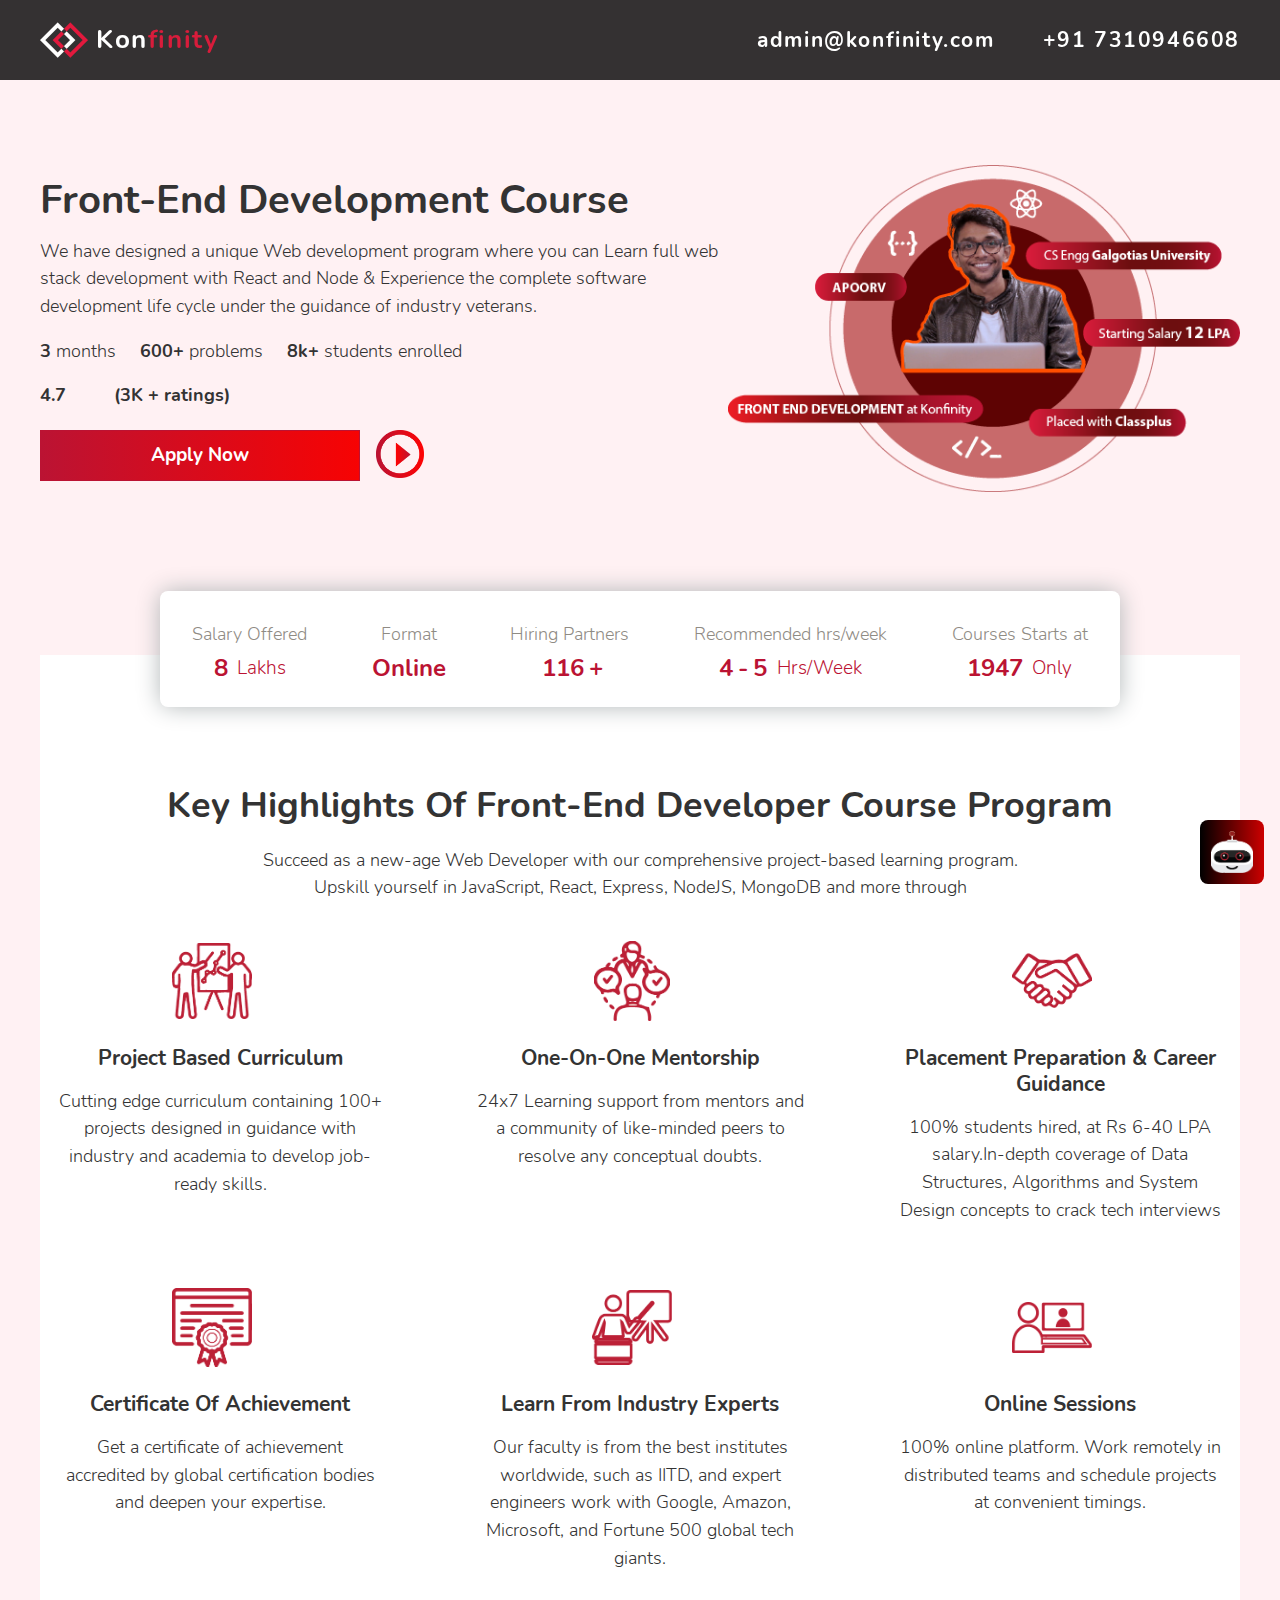
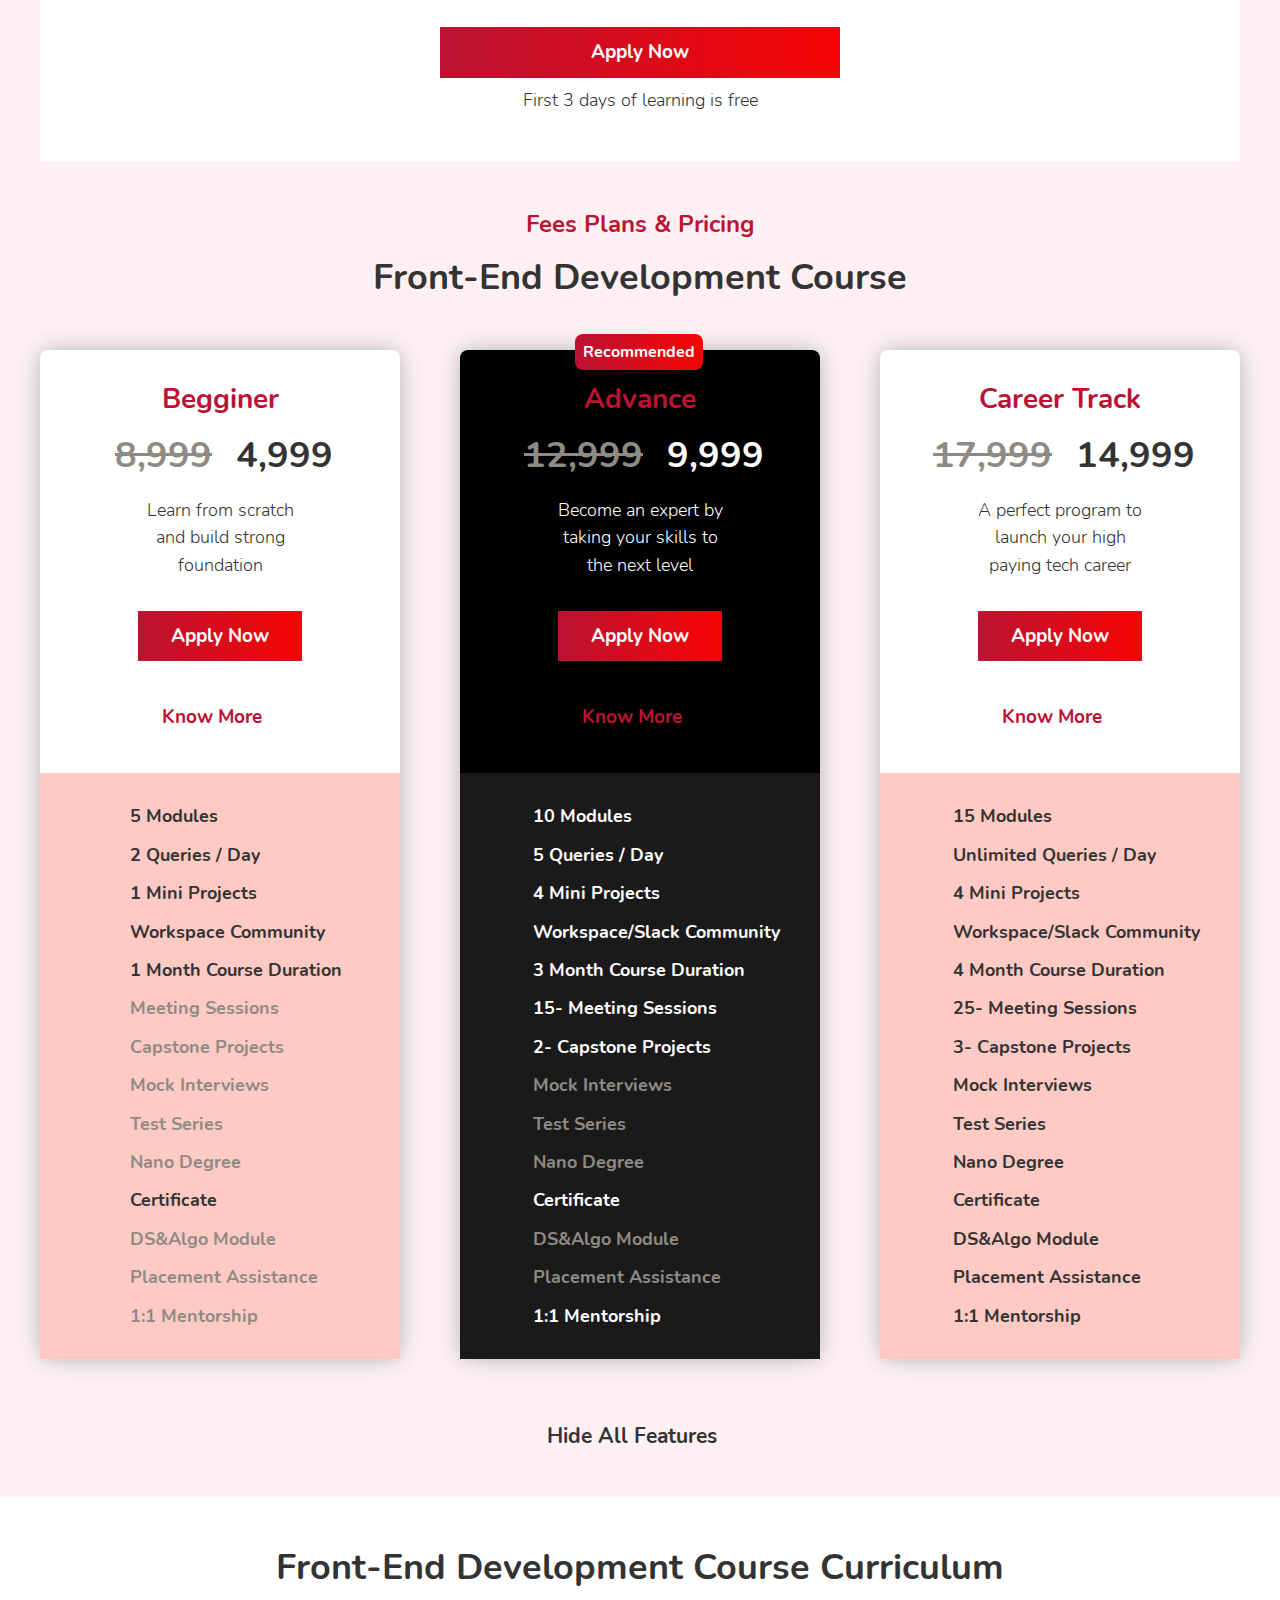
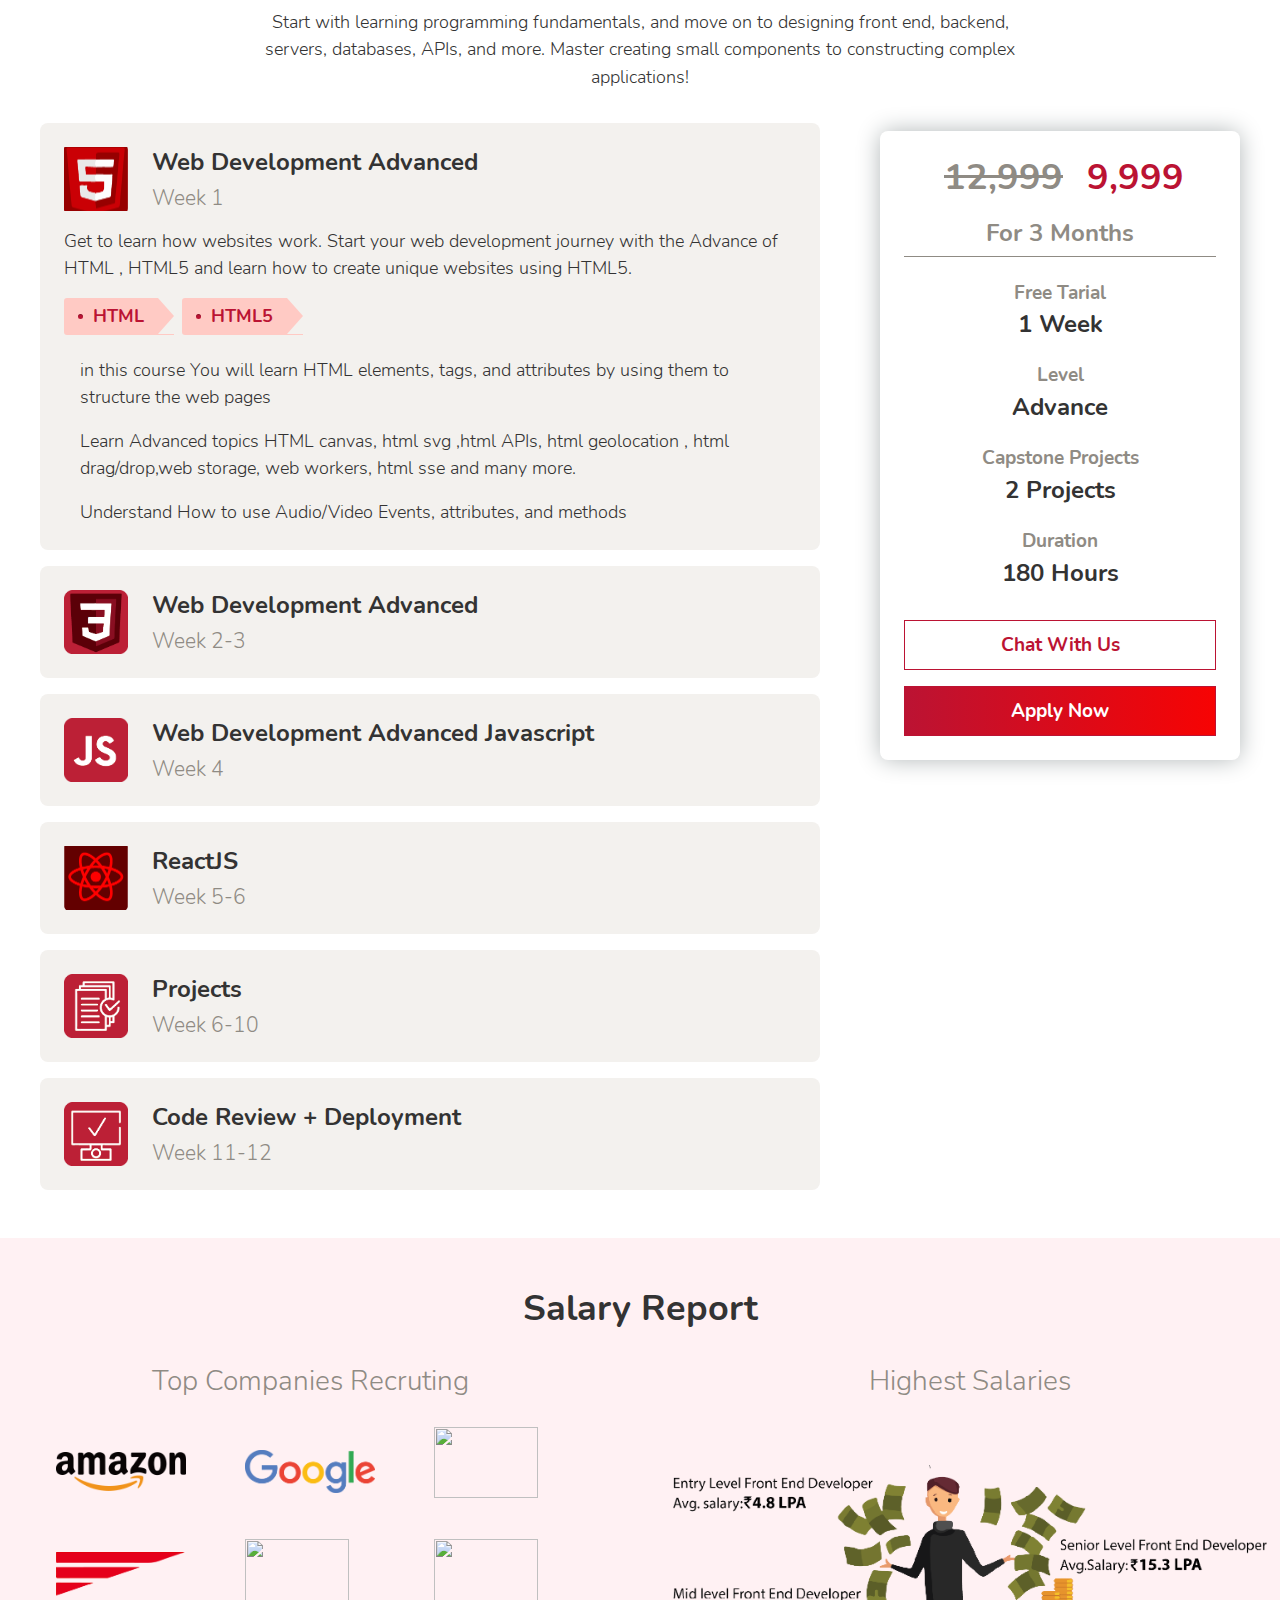
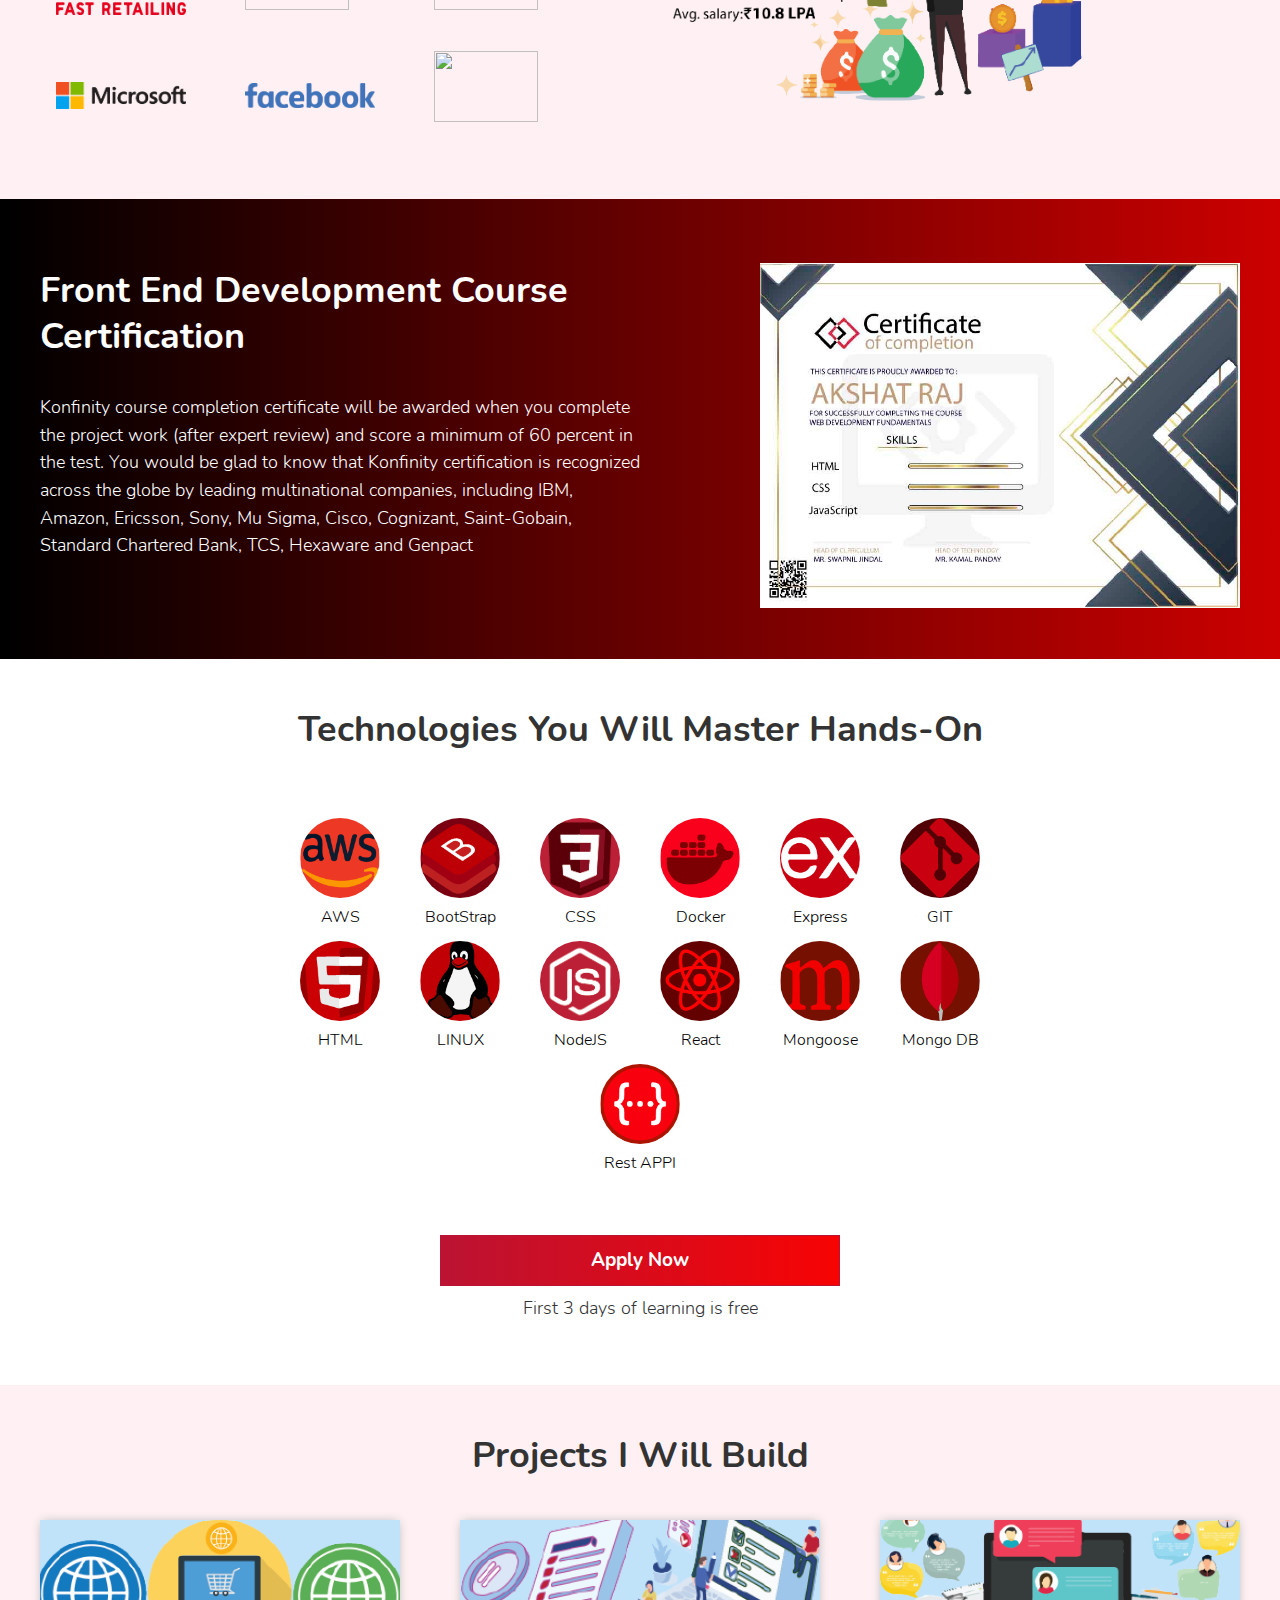
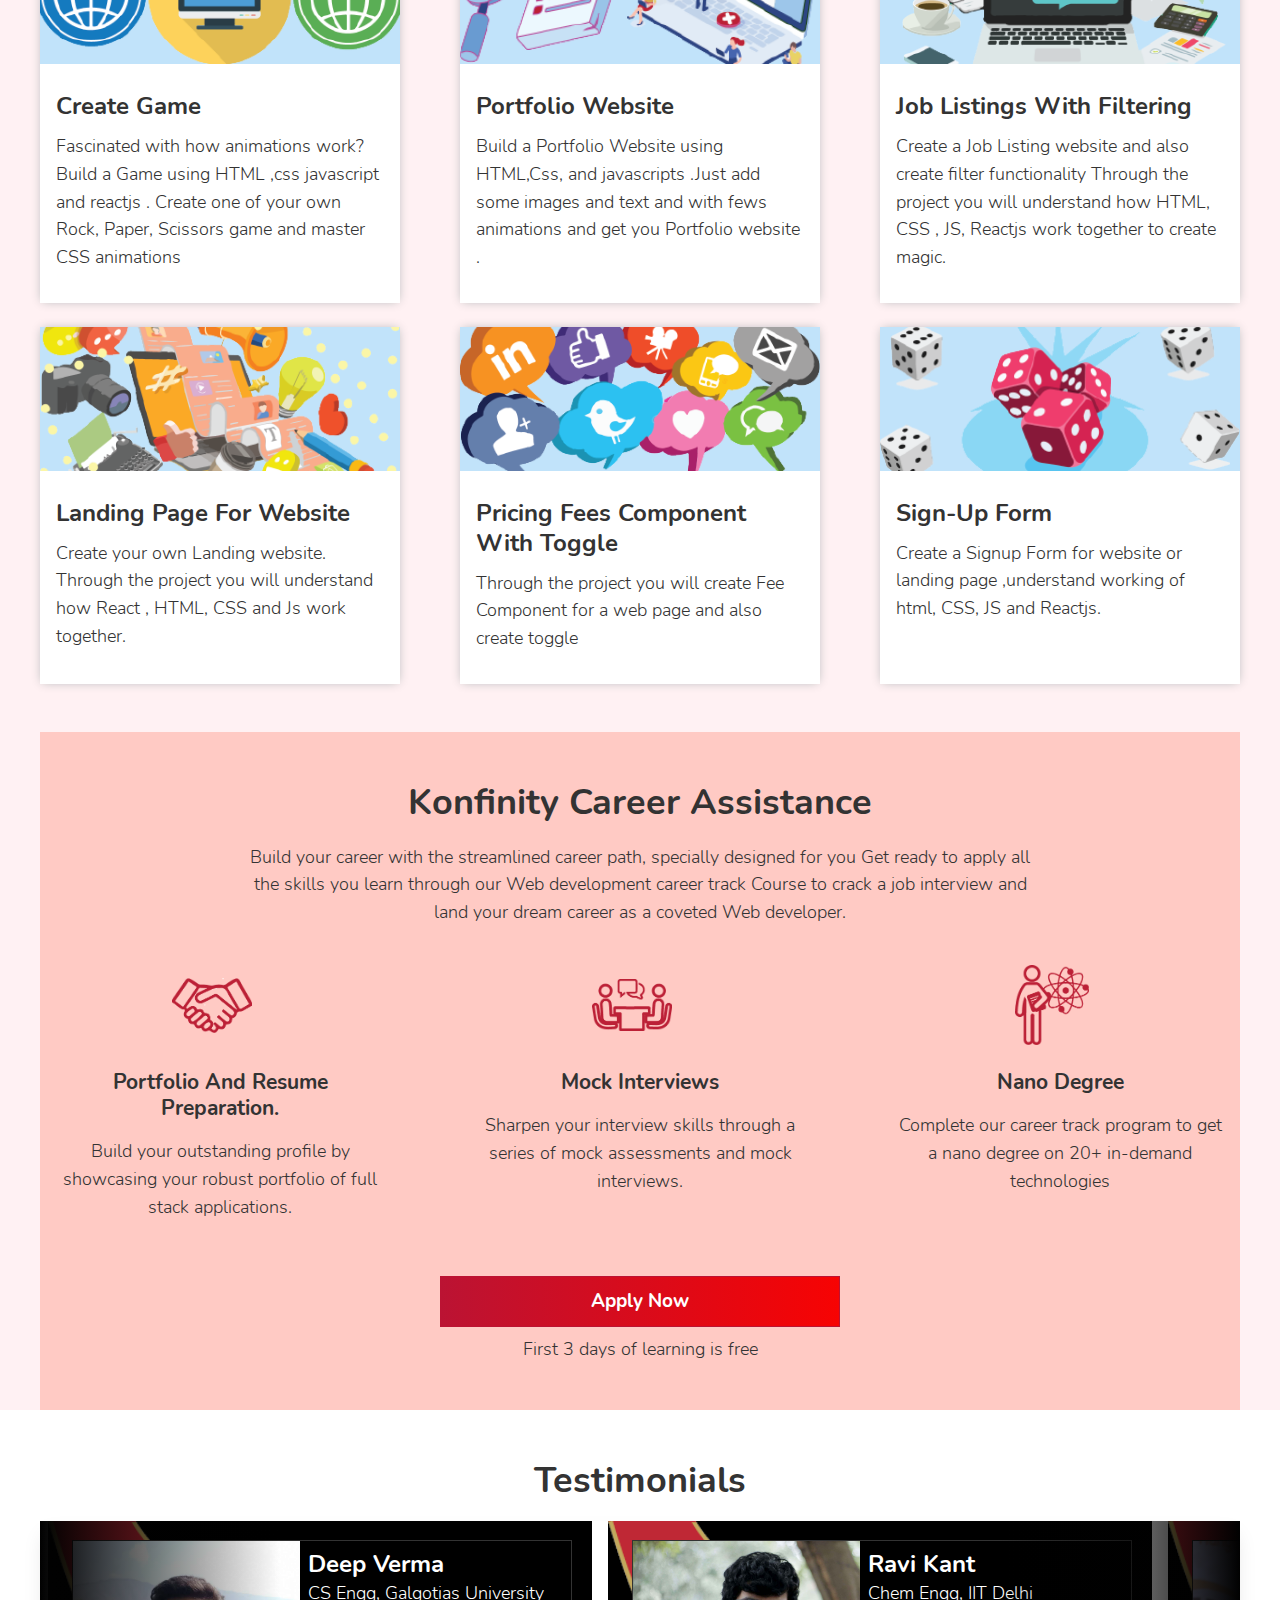
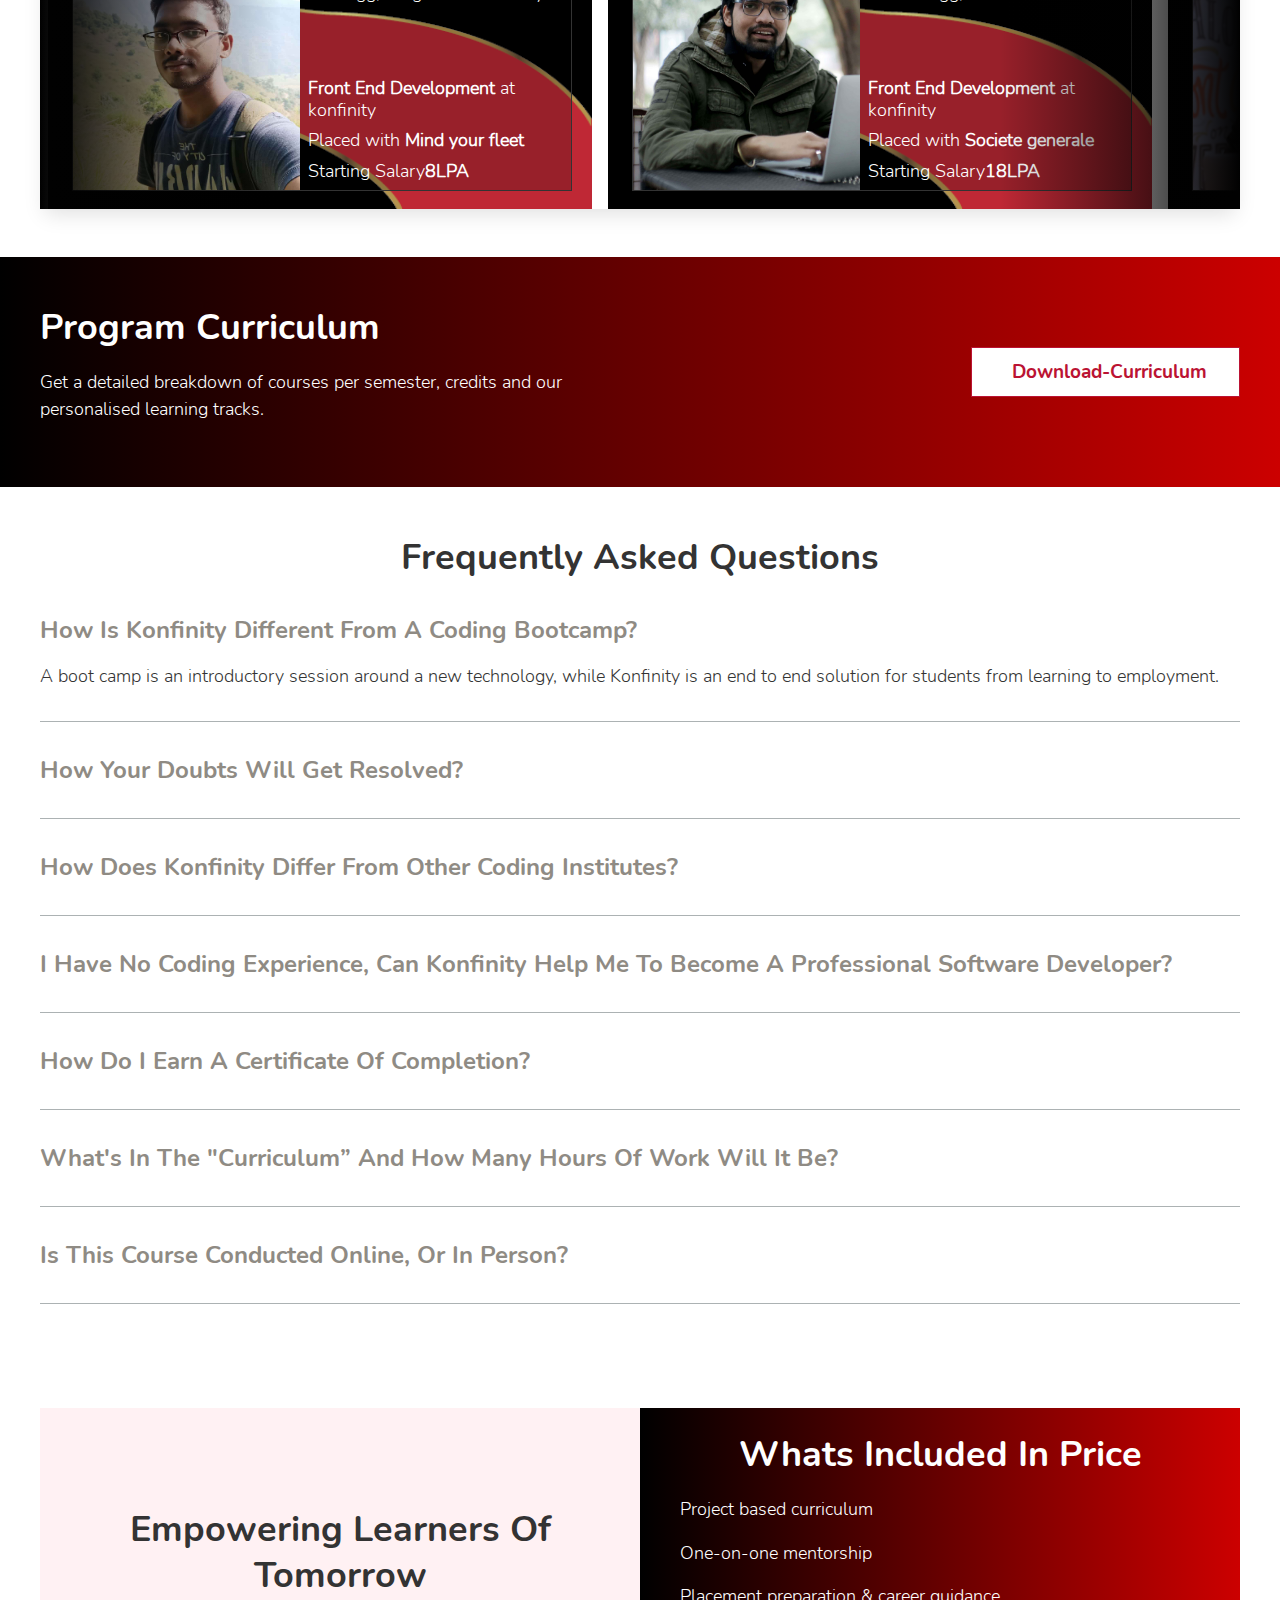
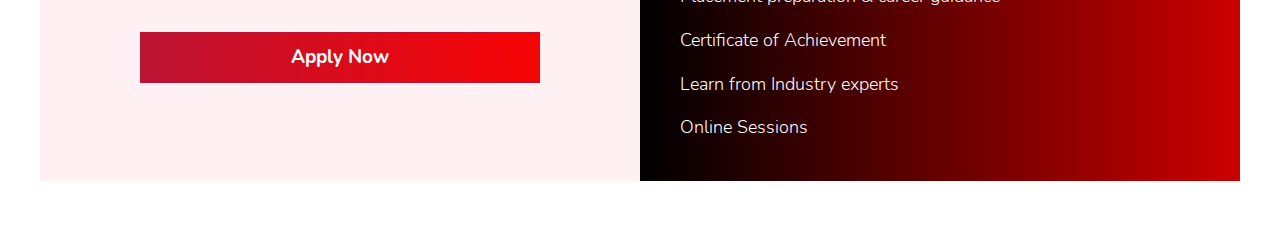
==== views/frontend.html @ 7d932b43 "removed unused js" ====
<!DOCTYPE html>
<html lang="en">

<head>
    <meta charset="UTF-8">
    <meta name="viewport" content="width=device-width, initial-scale=1.0">
    <title>Front-End Development</title>
    <link rel="stylesheet" href="https://cdnjs.cloudflare.com/ajax/libs/font-awesome/5.15.3/css/all.min.css"
        integrity="sha512-iBBXm8fW90+nuLcSKlbmrPcLa0OT92xO1BIsZ+ywDWZCvqsWgccV3gFoRBv0z+8dLJgyAHIhR35VZc2oM/gI1w=="
        crossorigin="anonymous" />

    <script src="https://ajax.googleapis.com/ajax/libs/jquery/3.3.1/jquery.min.js"></script>
    
    <link rel="stylesheet" href="../scss/reset.css">
    <link rel="stylesheet" href="../scss/theme.css">
    <link rel="stylesheet" href="../scss/style.css">



</head>

<body>
    <header>
        <nav class="mobile-nav">
            <div class="container">
                <div class="icon-wrap">
                    <figure>
                        <div>
                            <img src="../images/android-chrome-192x192.png">
                        </div>
                        <h3>Kon<span>finity</span></h3>
                    </figure>
                    <i class="fas fa-bars" onclick="shownav()"></i>
                </div>
                <div class="email-number-div" id="nav">
                    <a href="https://mail.google.com/mail/?view=cm&fs=1&to=admin@konfinity.com" target="_blank">
                        <h4 id="email"> <i class="fas fa-envelope"></i> admin@konfinity.com</h4>
                    </a>
                    <a href="tel:9284970819">
                        <h4> <i class="fas fa-phone-alt"></i>+91 7310946608</h4>
                    </a>
                </div>
            </div>
        </nav>
        <nav class="desktop-nav">
            <div class="container">
                <figure>
                    <div>
                        <img src="../images/android-chrome-192x192.png">
                    </div>
                    <h3>Kon<span>finity</span></h3>
                </figure>

                <div>
                    <a href="https://mail.google.com/mail/?view=cm&fs=1&to=admin@konfinity.com" target="_blank">
                        <h4 id="email"><i class="fas fa-envelope"></i>admin@konfinity.com</h4>
                    </a>
                    <a href="tel:9284970819">
                        <h4> <i class="fas fa-phone-alt"></i>+91 7310946608</h4>
                    </a>
                </div>
            </div>
        </nav>
        <nav class="scrollUp-nav" id="scrollup-nav">
            <div class="container">

                <ul id="nav-2">
                    <a href="#keyhighlights">
                        <li>Highlights</li>
                    </a>
                    <a href="#alldesktopplans">
                        <li class="activnavlist">Price and plans</li>
                    </a>
                    <a href="#salary">
                        <li>Salary Report</li>
                    </a>
                    <a href="#certificate">
                        <li>Certificate</li>
                    </a>
                    <a href="#tech">
                        <li>Technologies</li>
                    </a>
                    <a href="#projects">
                        <li>Projects</li>
                    </a>
                    <a href="#faq">
                        <li>FAQs</li>
                    </a>
                </ul>

            </div>
        </nav>
    </header>

    <main>
        <div class="popupComponent videoComponent" id="popupVideo" onclick="hideVideo()">
            <i class="fas fa-times" id="close-button" onclick="hideVideo()"></i>

            <iframe id="video" src="https://www.youtube.com/embed/P8c3q5c4D5s" frameborder="0"
                allow="accelerometer; autoplay; encrypted-media; gyroscope; picture-in-picture"
                allowfullscreen=""></iframe>
        </div>

        <div class="popupComponent formComponent" id="popupForm">
            <i class="fas fa-times" id="close-button" onclick="hidePopupForm()"></i>
            <div>
                <article>
                    <h2>Welcome</h2>
                    <p>Enter all the details to start learning</p>
                </article>
                <form>
                    <div class="error-msg" id="error-message">Please enter all the details</div>
                    <input type="text" name="name" id="name" placeholder="Enter your name..." required>
                    <input type="email" name="email" id="youremail" placeholder="Enter your email..." required>
                    <input type="number" name="number" id="number" placeholder="enter your mobile number..." required>
                    <div onclick="submit()"><button type="button" class="accent-button">Submit</button></div>
                </form>
            </div>
        </div>

        <div class="popupComponent certificateComponent" id="popupCertificate" onclick="hideCertificate()">
            <i class="fas fa-times" id="close-button" onclick="hideCertificate()"></i>

            <figure>
                <img src="../images/certificate.jpg">
            </figure>
        </div>

        <a href="#hero-section">
            <div class="scrollupComponent" id="scrollupComponent">
                <i class="fas fa-angle-up"></i>
            </div>
        </a>
        <div class="chat-box" id="chat-box">
            <a href="tel:7310946608"><div class="inner-div">
                <span>Request a callback</span>
                <i class="fas fa-phone-alt"></i>
            </div>
        </a>
            <a href="https://api.whatsapp.com/send?phone=917310946608" target="blank"><div class="inner-div">
                <span>Chat with us</span>
                <i class="fas fa-comment-dots"></i>
            </div>
        </a>
           <figure  onclick="displayChatbot()" id="robot">
               <img src="../images/robo icon.png">
           </figure>
        </div>

        <section class="hero-section" id="hero-section">
            <div class="container">
                <div class="left-hero-div">
                    <article>
                        <div class="video-button-wrap">
                            <h1>Front-End development Course</h1>
                            <figure class="mobie-play-button">
                                <img onclick="displayVideo()" src="../images/play icom.png">
                            </figure>
                        </div>
                        <p>We have designed a unique Web development program where you can Learn full web stack
                            development with React and Node & Experience the complete software development life cycle
                            under the guidance of industry veterans.</p>
                        <ul>
                            <li id="months"><span>3</span> months</li>
                            <li id="problems"><span>600+</span> problems</li>
                            <li id="students-enrolled"><span>8k+</span> students enrolled</li>
                        </ul>
                    </article>
                    <div class="rating-component">
                        <ul>
                            <li>4.7</li>
                            <li><i class="fas fa-star"></i></li>
                            <li><i class="fas fa-star"></i></li>
                            <li><i class="fas fa-star"></i></li>
                            <li><i class="fas fa-star"></i></li>
                            <li><i class="fas fa-star-half"></i></li>
                            <li>(3K + ratings)</li>
                        </ul>
                    </div>
       


                    <div class="button-div">
                        <button class="accent-button">Apply Now</button>
                        <figure class="desktop-play-button">
                            <img onclick="displayVideo()" src="../images/play icom.png">
                        </figure>

                    </div>
                </div>
                <figure class="hero-image">
                    <i onclick="displayVideo()" class="fas fa-play"></i>
                    <img src="../images/newboi frontend.png" alt="">
                </figure>
              
            </div>
        </section>

        <section class="key-highlights" id="keyhighlights">
            <div class="banner">
                <ul>
                    <li><span>Salary Offered</span>
                        <h4><span class="counter" data-count="22"> 0 </span> <span class="lightFont"> Lakhs</span></h4>
                    </li>
                    <li><span>Format</span>
                        <h4>Online</h4>
                    </li>
                    <li><span>Hiring Partners</span>
                        <h4><span class="counter" data-count="300"> 0 </span>+</h4>
                    </li>
                    <li><span>Recommended hrs/week</span>
                        <h4><span class="counter" data-count="12">0</span>-<span class="counter"
                                data-count="15">0</span> <span class="lightFont"> hrs/week</span></h4>
                    </li>
                    <li><span>Courses Starts at</span>
                        <h4><i class="fas fa-rupee-sign"></i><span class="counter" data-count="4999">0 </span><span
                                class="lightFont">only</span></h4>
                    </li>
                </ul>

            </div>
            <div class="container">
                <article>
                    <h2>Key Highlights Of Front-End Developer Course Program</h2>
                    <p>Succeed as a new-age Web Developer with our comprehensive project-based learning program.
                        Upskill yourself in JavaScript, React, Express, NodeJS, MongoDB and more through </p>
                </article>
                <div class="highlights">
                    <div>
                        <figure><img src="../images/project based.png" alt=""></figure>
                        <div class="text-wrap">
                            <h6>Project based curriculum</h6>
                            <p>Cutting edge curriculum containing 100+ projects designed in guidance with industry and
                                academia to develop job-ready skills.</p>
                        </div>
                    </div>
                    <div>
                        <figure><img src="../images/project based 1.png" alt=""></figure>
                        <div class="text-wrap">
                            <h6>One-on-one mentorship</h6>
                            <p>24x7 Learning support from mentors and a community of like-minded peers to resolve any
                                conceptual doubts.</p>
                        </div>
                    </div>
                    <div>
                        <figure><img src="../images/placement prep.png" alt=""></figure>
                        <div class="text-wrap">
                            <h6>Placement preparation & career guidance</h6>
                            <p>100% students hired, at Rs 6-40 LPA salary.In-depth coverage of Data Structures,
                                Algorithms and System Design concepts to crack tech interviews
                            </p>
                        </div>
                    </div>
                    <div>
                        <figure><img src="../images/certificate of ach.png" alt=""></figure>
                        <div class="text-wrap">
                            <h6>Certificate of Achievement</h6>
                            <p>Get a certificate of achievement accredited by global certification bodies and deepen
                                your expertise.</p>
                        </div>
                    </div>
                    <div>
                        <figure><img src="../images/learn from industry exp.png" alt=""></figure>
                        <div class="text-wrap">
                            <h6>Learn from Industry experts</h6>
                            <p>Our faculty is from the best institutes worldwide, such as IITD, and expert engineers
                                work with Google, Amazon, Microsoft, and Fortune 500 global tech giants.</p>
                        </div>
                    </div>
                    <div>
                        <figure><img src="../images/online session 1.png" alt=""></figure>
                        <div class="text-wrap">
                            <h6>Online Sessions </h6>
                            <p>100% online platform. Work remotely in distributed teams and schedule projects at
                                convenient timings.</p>
                        </div>
                    </div>
                </div>
                <form class="button-component-form">
                    <div class="button-component" id="button-component1" onclick="openInput('1')">
                        <input class="button-item" type="text" placeholder="Enter Email">
                        <button type="button" class="button-item accent-button">
                            Apply now
                        </button>
                    </div>
                    <i class="fas fa-times" id="close-button1" onclick="closeInput('1')"></i>
                </form>
                <p class="free-learning">First 3 days of learning is free</p>

            </div>

        </section>

        <section class="plan-cards plan-cards-mobile" id="allplans">
            <article>
                <h4>Fees Plans & pricing</h4>

                <h2>Front-End development course</h2>
            </article>
            <div class="banner" id="00">
                <div class="banner-head">
                    <h3>Begginer</h3>
                    <h2><strike><i class="fas fa-rupee-sign"></i> 8,999</strike><i class="fas fa-rupee-sign"></i> 4,999
                    </h2>
                    <p>Learn from scratch and build strong foundation
                    </p>
                </div>
                <div class="button-div">
                    <button class="accent-button">Apply Now</button>
                </div>
                <a href="#curriculum">
                    <div class="button-div" onclick="showPlan('00')">
                        <button class="link-button">Know more <i class="fas fa-play"></i></button>
                    </div>
                </a>
                <div class="list-items">
                    <ul>
                        <li><i class="fas fa-check"></i>5 Modules</li>
                        <li><i class="fas fa-check"></i>2 queries / day</li>
                        <li><i class="fas fa-check"></i>1 mini projects </li>
                        <li><i class="fas fa-check"></i>Workspace community</li>
                        <li><i class="fas fa-check"></i>1 month Course duration</li>
                        <li class="cross-li"><i class="fas fa-times"></i>Meeting sessions</li>
                        <li class="cross-li"><i class="fas fa-times"></i>capstone projects</li>
                        <li class="cross-li"><i class="fas fa-times"></i>mock interviews</li>
                        <li class="cross-li"><i class="fas fa-times"></i>test Series</li>
                        <li class="cross-li"><i class="fas fa-times"></i>nano degree</li>
                        <li><i class="fas fa-check"></i>Certificate</li>
                        <li class="cross-li"><i class="fas fa-times"></i>DS&algo module</li>
                        <li class="cross-li"><i class="fas fa-times"></i>Placement assistance</li>
                        <li class="cross-li"><i class="fas fa-times"></i>1:1 mentorship</li>
                    </ul>
                </div>

            </div>
            <div class="banner" id="01">
                <div class="banner-head">
                    <h3>Advance</h3>
                    <h2><strike><i class="fas fa-rupee-sign"></i> 12,999</strike><i class="fas fa-rupee-sign"></i>
                        9,999</h2>
                    <p>Become an expert by taking your skills to the next level</p>
                </div>
                <div class="button-div">
                    <button class="accent-button">Apply Now</button>
                </div>
                <a href="#curriculum">
                    <div class="button-div" onclick="showPlan('01')">
                        <button class="link-button">Know more <i class="fas fa-play"></i></button>
                    </div>
                </a>
                <div class="list-items">
                    <ul>
                        <li><i class="fas fa-check"></i>10 Modules</li>
                        <li><i class="fas fa-check"></i>5 queries / day</li>
                        <li><i class="fas fa-check"></i>4 mini projects </li>
                        <li><i class="fas fa-check"></i>Workspace/Slack community </li>
                        <li><i class="fas fa-check"></i>3 month Course duration</li>
                        <li><i class="fas fa-check"></i>15- Meeting sessions</li>
                        <li><i class="fas fa-check"></i> 2- capstone projects</li>
                        <li class="cross-li"><i class="fas fa-times"></i>mock interviews</li>
                        <li class="cross-li"><i class="fas fa-times"></i>test Series</li>
                        <li class="cross-li"><i class="fas fa-times"></i>nano degree</li>
                        <li><i class="fas fa-check"></i> Certificate</li>
                        <li class="cross-li"><i class="fas fa-times"></i>DS&algo module</li>
                        <li class="cross-li"><i class="fas fa-times"></i>Placement assistance</li>
                        <li><i class="fas fa-check"></i>1:1 mentorship</li>
                    </ul>
                </div>

            </div>
            <div class="banner" id="02">
                <div class="banner-head">
                    <h3>Career Track</h3>
                    <h2><strike><i class="fas fa-rupee-sign"></i> 17,999</strike><i class="fas fa-rupee-sign"></i>
                        14,999</h2>
                    <p>A perfect program to launch your high paying tech career</p>
                </div>
                <div class="button-div">
                    <button class="accent-button">Apply Now</button>
                </div>
                <a href="#curriculum">
                    <div class="button-div" onclick="showPlan('02')">
                        <button class="link-button">Know more <i class="fas fa-play"></i></button>
                    </div>
                </a>
                <div class="list-items">
                    <ul>
                        <li><i class="fas fa-check"></i>15 Modules</li>
                        <li><i class="fas fa-check"></i>Unlimited queries / day</li>
                        <li><i class="fas fa-check"></i>4 mini projects </li>
                        <li><i class="fas fa-check"></i>Workspace/Slack community </li>
                        <li><i class="fas fa-check"></i>4 month Course duration</li>
                        <li><i class="fas fa-check"></i>25- Meeting sessions</li>
                        <li><i class="fas fa-check"></i> 3- capstone projects</li>
                        <li><i class="fas fa-check"></i>mock interviews</li>
                        <li><i class="fas fa-check"></i>test Series</li>
                        <li><i class="fas fa-check"></i>nano degree</li>
                        <li><i class="fas fa-check"></i> Certificate</li>
                        <li><i class="fas fa-check"></i>DS&algo module</li>
                        <li><i class="fas fa-check"></i>Placement assistance</li>
                        <li><i class="fas fa-check"></i>1:1 mentorship</li>
                    </ul>
                </div>

            </div>
            <div class="carousel-parent curriculum-carousel" id="curriculum-carousel">
                <span class="activcurriculum" onclick="currentSlideCurriculum(00)"></span>
                <span onclick="currentSlideCurriculum(01)"></span>
                <span onclick="currentSlideCurriculum(02)"></span>
            </div>

        </section>

        <section class="plan-cards plan-cards-desktop" id="alldesktopplans">
            <article>
                <h4>Fees Plans & pricing</h4>
                <h2>Front-End development course</h2>
            </article>
            <div class="container">
                <div class="banner" id="banner00">
                    <div class="banner-head">
                        <h3>Begginer</h3>
                        <h2><strike><i class="fas fa-rupee-sign"></i> 8,999</strike><i class="fas fa-rupee-sign"></i>
                            4,999</h2>
                        <p>Learn from scratch and build strong foundation </p>
                    </div>
                    <div class="button-div">
                        <button class="accent-button">Apply Now</button>
                    </div>
                    <a href="#curriculum">
                        <div class="button-div" onclick="showPlan('00')">
                            <button class="link-button">Know more <i class="fas fa-play"></i></button>
                        </div>
                    </a>
                    <div class="list-items">
                        <ul>
                            <li><i class="fas fa-check"></i>5 Modules</li>
                            <li><i class="fas fa-check"></i>2 queries / day</li>
                            <li><i class="fas fa-check"></i>1 mini projects </li>
                            <li><i class="fas fa-check"></i>Workspace community</li>
                            <li><i class="fas fa-check"></i>1 month Course duration</li>
                            <li class="cross-li"><i class="fas fa-times"></i>Meeting sessions</li>
                            <li class="cross-li"><i class="fas fa-times"></i>capstone projects</li>
                            <li class="cross-li"><i class="fas fa-times"></i>mock interviews</li>
                            <li class="cross-li"><i class="fas fa-times"></i>test Series</li>
                            <li class="cross-li"><i class="fas fa-times"></i>nano degree</li>
                            <li><i class="fas fa-check"></i>Certificate</li>
                            <li class="cross-li"><i class="fas fa-times"></i>DS&algo module</li>
                            <li class="cross-li"><i class="fas fa-times"></i>Placement assistance</li>
                            <li class="cross-li"><i class="fas fa-times"></i>1:1 mentorship</li>
                        </ul>

                    </div>
                </div>
                <div class="banner" id="banner01">
                    <h6 id="recomended">Recommended</h6>
                    <div class="banner-head">
                        <h3>Advance</h3>
                        <h2><strike><i class="fas fa-rupee-sign"></i> 12,999</strike><i class="fas fa-rupee-sign"></i>
                            9,999</h2>
                        <p>Become an expert by taking your skills to the next level</p>
                    </div>
                    <div class="button-div">
                        <button class="accent-button">Apply Now</button>
                    </div>
                    <a href="#curriculum">
                        <div class="button-div" onclick="showPlan('01')">
                            <button class="link-button">Know more <i class="fas fa-play"></i></button>
                        </div>
                    </a>
                    <div class="list-items">
                        <ul>
                            <li><i class="fas fa-check"></i>10 Modules</li>
                            <li><i class="fas fa-check"></i>5 queries / day</li>
                            <li><i class="fas fa-check"></i>4 mini projects </li>
                            <li><i class="fas fa-check"></i>Workspace/Slack community </li>
                            <li><i class="fas fa-check"></i>3 month Course duration</li>
                            <li><i class="fas fa-check"></i>15- Meeting sessions</li>
                            <li><i class="fas fa-check"></i> 2- capstone projects</li>
                            <li class="cross-li"><i class="fas fa-times"></i>mock interviews</li>
                            <li class="cross-li"><i class="fas fa-times"></i>test Series</li>
                            <li class="cross-li"><i class="fas fa-times"></i>nano degree</li>
                            <li><i class="fas fa-check"></i> Certificate</li>
                            <li class="cross-li"><i class="fas fa-times"></i>DS&algo module</li>
                            <li class="cross-li"><i class="fas fa-times"></i>Placement assistance</li>
                            <li><i class="fas fa-check"></i>1:1 mentorship</li>
                        </ul>

                    </div>
                </div>
                <div class="banner" id="banner02">
                    <div class="banner-head">
                        <h3>Career track</h3>
                        <h2><strike><i class="fas fa-rupee-sign"></i> 17,999</strike><i class="fas fa-rupee-sign"></i>
                            14,999</h2>
                        <p>A perfect program to launch your high paying tech career</p>
                    </div>
                    <div class="button-div">
                        <button class="accent-button">Apply Now</button>
                    </div>
                    <a href="#curriculum">
                        <div class="button-div" onclick="showPlan('02')">
                            <button class="link-button">Know more <i class="fas fa-play"></i></button>
                        </div>
                    </a>
                    <div class="list-items">
                        <ul>
                            <li><i class="fas fa-check"></i>15 Modules</li>
                            <li><i class="fas fa-check"></i>Unlimited queries / day</li>
                            <li><i class="fas fa-check"></i>4 mini projects </li>
                            <li><i class="fas fa-check"></i>Workspace/Slack community </li>
                            <li><i class="fas fa-check"></i>4 month Course duration</li>
                            <li><i class="fas fa-check"></i>25- Meeting sessions</li>
                            <li><i class="fas fa-check"></i> 3- capstone projects</li>
                            <li><i class="fas fa-check"></i>mock interviews</li>
                            <li><i class="fas fa-check"></i>test Series</li>
                            <li><i class="fas fa-check"></i>nano degree</li>
                            <li><i class="fas fa-check"></i> Certificate</li>
                            <li><i class="fas fa-check"></i>DS&algo module</li>
                            <li><i class="fas fa-check"></i>Placement assistance</li>
                            <li><i class="fas fa-check"></i>1:1 mentorship</li>
                        </ul>

                    </div>
                </div>
            </div>
            <h5 id="hide-features" onclick="hideListItems()">Hide All Features <i class="fas fa-angle-up"></i></h5>
        </section>

        <section class="curriculum" id="curriculum-section">
            <div class="container">
                <article id="curriculum">
                    <h2>Front-End  development course Curriculum</h2>
                    <p>Start with learning programming fundamentals, and move on to designing front end, backend,
                        servers, databases, APIs, and more. Master creating small components to constructing complex
                        applications!</p>
                </article>
                <div class="flex-div">

                    <div class="curriculum-details" id="plan00">

                        <div class="curriculum-banner-flex">

                            <div class="curriculum-item">
                                <div class="wrap-head">
                                    <div class="info">

                                        <div class="image-div">
                                            <figure><img src="../images/HTML.png">
                                            </figure>
                                            <div>
                                                <h4>Web Development Basics</h4>
                                                <h5>Week 1</h5>
                                            </div>
                                        </div>
                                    </div>
                                    <div class="icon" onclick="showDescription('1')"><i class="fas fa-arrow-down"
                                            id="icon1"></i></div>
                                </div>
                                <div class="curriculum-description" id="1">
                                    <p>Get to learn how websites work. Start your web development journey with the
                                        basics of HTML and learn how to create impressive websites using HTML.</p>
                                    <ul class="tags">
                                        <li class="tag"><span>HTML</span></li>
                                        <li class="tag"><span>CSS</span></li>
                                        <li class="tag"><span>BootStrap</span></li>
                                    </ul>
                                    <ul>
                                        <li><i class="fas fa-star"></i>
                                            <p>Learn HTML elements, tags, and attributes by using them to structure the
                                                web pages</p>
                                        </li>
                                        <li><i class="fas fa-star"></i>
                                            <p>Understand How to use Audio/Video Events, attributes, and methods </p>
                                        </li>
                                        <li><i class="fas fa-star"></i>
                                            <p>Understand the basic structure of a web page made in html</p>
                                        </li>
                                    </ul>
                                </div>
                            </div>

                            <div class="curriculum-item">
                                <div class="wrap-head">
                                    <div class="info">

                                        <div class="image-div">
                                            <figure><img src="../images/C S S.png">
                                            </figure>
                                            <div>
                                                <h4>Web Development Basics</h4>
                                                <h5>Week 2</h5>
                                            </div>
                                        </div>
                                    </div>
                                    <div class="icon" onclick="showDescription('2')"><i class="fas fa-arrow-down"
                                            id="icon2"></i></div>
                                </div>
                                <div class="curriculum-description" id="2">
                                    <p> Get a piece of basic knowledge on CSS and bootstrap. Start your web development
                                        journey with the basics of CSS, and Bootstrap.</p>
                                    <ul class="tags">
                                        <li class="tag"><span>CSS</span></li>
                                        <li class="tag"><span>BootStrap</span></li>
                                    </ul>
                                    <ul>
                                        <li><i class="fas fa-star"></i>
                                            <p>Learn CSS elements, tags and utilizing them to enhance the layout,
                                                position of various factors on the web page</p>
                                        </li>
                                        <li><i class="fas fa-star"></i>
                                            <p>Learn Bootstrap by using it to design a mobile-friendly responsive web
                                                page.</p>
                                        </li>
                                        <li><i class="fas fa-star"></i>
                                            <p>Understand padding, tags, class, fonts, backgrounds, margin, and many
                                                more things </p>
                                        </li>
                                    </ul>
                                </div>
                            </div>

                            <div class="curriculum-item">
                                <div class="wrap-head">
                                    <div class="info">

                                        <div class="image-div">
                                            <figure><img src="../images/javascript icon.png">
                                            </figure>
                                            <div>
                                                <h4>Javascript</h4>
                                                <h5>Week 3</h5>
                                            </div>
                                        </div>
                                    </div>
                                    <div class="icon" onclick="showDescription('3')"><i class="fas fa-arrow-down"
                                            id="icon3"></i></div>
                                </div>
                                <div class="curriculum-description" id="3">
                                    <p>Deep dive into the world of Javascript, one of the commonly used languages for
                                        web development. Explore the basics of JS, promises, closures, and complete
                                        Javascript.</p>
                                    <ul class="tags">
                                        <li class="tag"><span>JS</span></li>
                                        <li class="tag"><span>DOM</span></li>
                                    </ul>
                                    <ul>
                                        <li><i class="fas fa-star"></i>
                                            <p>Learn Javascripts fundaments,data types,classes.</p>
                                        </li>
                                        <li><i class="fas fa-star"></i>
                                            <p>Understand javascript syntax, functions, and operators.</p>
                                        </li>

                                    </ul>
                                </div>
                            </div>

                            <div class="curriculum-item">
                                <div class="wrap-head">
                                    <div class="info">

                                        <div class="image-div">
                                            <figure><img src="../images/projects icon.png">
                                            </figure>
                                            <div>
                                                <h4>Mini Projects</h4>
                                                <h5>Week 4</h5>
                                            </div>
                                        </div>
                                    </div>
                                    <div class="icon" onclick="showDescription('4')"><i class="fas fa-arrow-down"
                                            id="icon4"></i></div>
                                </div>
                                <div class="curriculum-description" id="4">
                                    <p>In the last week, we will give you 2 mini-projects to enhance your skills and
                                        build a solid resume for a web developer.
                                    </p>
                                    <ul class="tags">
                                        <li class="tag"><span>Projects</span></li>
                                    </ul>
                                    <ul>
                                        <li><i class="fas fa-star"></i>
                                            <p>Work on mini projects and upgrade your skill.</p>
                                        </li>

                                    </ul>
                                </div>
                            </div>


                        </div>
                        <div class="banner curriculum-banner">
                            <div class="banner-head">
                                <h2><strike><i class="fas fa-rupee-sign"></i> 8,999 </strike><i
                                        class="fas fa-rupee-sign"></i>4,999</h2>
                                <h4>for 1 months</h4>
                            </div>
                            <ul>
                                <li>
                                    <h4 class="grey-head">Free trial</h4>
                                    <h4>1 Week</h4>
                                </li>
                                <li>
                                    <h4 class="grey-head">Level</h4>
                                    <h4>Begginer</h4>
                                </li>
                                <li>
                                    <h4 class="grey-head">Mini Projects</h4>
                                    <h4>1 Projects</h4>
                                </li>
                                <li>
                                    <h4 class="grey-head">Duration</h4>
                                    <h4>60 hours</h4>
                                </li>

                            </ul>
                            <div class="button-div">
                                <a href="https://api.whatsapp.com/send?phone=917310946608" target="blank"><button
                                        class="border-button">Chat with us</button></a>
                                <button class="accent-button">Apply Now</button>
                            </div>
                        </div>

                    </div>
                    <div class="curriculum-details" id="plan01">

                        <div v class="curriculum-banner-flex">

                          <div class="curriculum-item">
                                <div class="wrap-head">
                                    <div class="info">

                                        <div class="image-div">
                                            <figure><img src="../images/HTML.png">
                                            </figure>
                                            <div>
                                                <h4>Web Development Advanced</h4>
                                                <h5>Week 1</h5>
                                            </div>
                                        </div>
                                    </div>
                                    <div class="icon" onclick="showDescription('11')"><i class="fas fa-arrow-down"
                                            id="icon11"></i></div>
                                </div>
                                <div class="curriculum-description" id="11">
                                    <p>Get to learn how websites work. Start your web development journey with the
                                        Advance of HTML , HTML5 and learn how to create unique websites using HTML5.</p>
                                    <ul class="tags">
                                        <li class="tag"><span>HTML</span></li>
                                        <li class="tag"><span>HTML5</span></li>
                                    </ul>
                                    <ul>
                                        <li><i class="fas fa-star"></i>
                                            <p>in this course You will learn HTML elements, tags, and attributes by
                                                using them to structure the web pages</p>
                                        </li>
                                        <li><i class="fas fa-star"></i>
                                            <p>Learn Advanced topics HTML canvas, html svg ,html APIs, html geolocation
                                                , html drag/drop,web storage, web workers, html sse and many more.</p>
                                        </li>
                                        <li><i class="fas fa-star"></i>
                                            <p>Understand How to use Audio/Video Events, attributes, and methods </p>
                                        </li>
                                    </ul>
                                </div>
                            </div>

                            <div class="curriculum-item">
                                <div class="wrap-head">
                                    <div class="info">

                                        <div class="image-div">
                                            <figure><img src="../images/C S S.png">
                                            </figure>
                                            <div>
                                                <h4>Web Development Advanced</h4>
                                                <h5>Week 2-3</h5>
                                            </div>
                                        </div>
                                    </div>
                                    <div class="icon" onclick="showDescription('22')"><i class="fas fa-arrow-down"
                                            id="icon22"></i></div>
                                </div>
                                <div class="curriculum-description" id="22">
                                    <p> Get a piece of Advance knowledge on CSS ,CSS3 and Bootstrap. Start your web
                                        development journey with the basics of CSS and Bootstrap..</p>
                                    <ul class="tags">
                                        <li class="tag"><span>CSS</span></li>
                                        <li class="tag"><span>CSS3</span></li>
                                        <li class="tag"><span>BootStrap</span></li>
                                    </ul>
                                    <ul>
                                        <li><i class="fas fa-star"></i>
                                            <p>Learn CSS , CSS3 elements, tags and utilizing them to enhance the layout,
                                                position of various factors on the web page</p>
                                        </li>
                                        <li><i class="fas fa-star"></i>
                                            <p>Learn Bootstrap by using it to design a mobile-friendly responsive web
                                                page.</p>
                                        </li>
                                        <li><i class="fas fa-star"></i>
                                            <p>Understand padding, tags, class, fonts, backgrounds, margin, and many
                                                more things </p>
                                        </li>
                                    </ul>
                                </div>
                            </div>

                            <div class="curriculum-item">
                                <div class="wrap-head">
                                    <div class="info">

                                        <div class="image-div">
                                            <figure><img src="../images/javascript icon.png">
                                            </figure>
                                            <div>
                                                <h4>Web Development Advanced Javascript</h4>
                                                <h5>Week 4</h5>
                                            </div>
                                        </div>
                                    </div>
                                    <div class="icon" onclick="showDescription('33')"><i class="fas fa-arrow-down"
                                            id="icon33"></i></div>
                                </div>
                                <div class="curriculum-description" id="33">
                                    <p> Deep dive into the world of Javascript, one of the commonly used languages for
                                        web development. Explore the basic to Advanced of JS, push
                                        notifications,progressive web app,indexdb ,service worker,webassembly, parcel
                                        ,package manager (edited) and many more.
                                    </p>
                                    <ul class="tags">
                                        <li class="tag"><span>JS</span></li>

                                    </ul>
                                    <ul>
                                        <li><i class="fas fa-star"></i>
                                            <p>Learn Advance aspects of the JavaScript language and start writing more
                                                complex programs.</p>
                                        </li>
                                        <li><i class="fas fa-star"></i>
                                            <p>Learn Javascripts fundamentals,data types,classes.</p>
                                        </li>
                                        <li><i class="fas fa-star"></i>
                                            <p>Understand javascript syntax, functions, and operators.</p>
                                        </li>
                                    </ul>
                                </div>
                            </div>

                            <div class="curriculum-item">
                                <div class="wrap-head">
                                    <div class="info">

                                        <div class="image-div">
                                            <figure><img src="../images/react.png">
                                            </figure>
                                            <div>
                                                <h4>ReactJS</h4>
                                                <h5>Week 5-6</h5>
                                            </div>
                                        </div>
                                    </div>
                                    <div class="icon" onclick="showDescription('44')"><i class="fas fa-arrow-down"
                                            id="icon44"></i></div>
                                </div>
                                <div class="curriculum-description" id="44">
                                    <p> Most of the websites getting built nowadays are using React, so why should you
                                        stay behind. Learn all the React components, understand how React is better, and
                                        don’t just learn; build fantastic web apps using react js.
                                    </p>
                                    <ul class="tags">
                                        <li class="tag"><span>ReactJS</span></li>
                                        <li class="tag"><span>Redux</span></li>

                                    </ul>
                                    <ul>
                                        <li><i class="fas fa-star"></i>
                                            <p>Learn how to use Reactjs to build powerful interfaces for server-side
                                                systems.</p>
                                        </li>
                                        <li><i class="fas fa-star"></i>
                                            <p>understand reactjs lifecycle, external API, and Routers</p>
                                        </li>
                                        <li><i class="fas fa-star"></i>
                                            <p>learn reactjs components and tags</p>
                                        </li>
                                        <li><i class="fas fa-star"></i>
                                            <p>understand reactjs lifecycle, external API, and Routers</p>
                                        </li>
                                    </ul>
                                </div>
                            </div>
                            <div class="curriculum-item">
                                <div class="wrap-head">
                                    <div class="info">

                                        <div class="image-div">
                                            <figure><img src="../images/projects icon.png">
                                            </figure>
                                            <div>
                                                <h4>Projects</h4>
                                                <h5>Week 6-10</h5>
                                            </div>
                                        </div>
                                    </div>
                                    <div class="icon" onclick="showDescription('55')"><i class="fas fa-arrow-down"
                                            id="icon55"></i></div>
                                </div>
                                <div class="curriculum-description" id="55">
                                    <p> You will build 7+ projects during the whole program. Starting from building
                                        basic apps to bring your learning to the application to building a real-world
                                        website that you can add to your resume or create your own business, you will do
                                        it all. Our expert software developers carefully choose these projects for you.
                                    </p>
                                    <ul class="tags">
                                        <li class="tag"><span>projects</span></li>

                                    </ul>
                                    <ul>
                                        <li><i class="fas fa-star"></i>
                                            <p>work on both mini and capstone projects </p>
                                        </li>
                                    </ul>
                                </div>
                            </div>
                      
                            <div class="curriculum-item">
                                <div class="wrap-head">
                                    <div class="info">

                                        <div class="image-div">
                                            <figure><img src="../images/deployment.png">
                                            </figure>
                                            <div>
                                                <h4>Code Review + Deployment</h4>
                                                <h5>Week 11-12</h5>
                                            </div>
                                        </div>
                                    </div>
                                    <div class="icon" onclick="showDescription('66')"><i class="fas fa-arrow-down"
                                            id="icon66"></i></div>
                                </div>
                                <div class="curriculum-description" id="66">
                                    <p> Developers don’t just write code. They write production-level code. Learn how to
                                        write production-level code, deploy your projects, and flaunt it to the world.
                                    </p>
                                    <ul class="tags">
                                        <li class="tag"><span>Heroku</span></li>
                                        <li class="tag"><span>AWS</span></li>
                                        <li class="tag"><span>Ec2</span></li>

                                    </ul>

                                </div>
                            </div>                         
                            


                        </div>
                        <div class="banner curriculum-banner">
                            <div class="banner-head">
                                <h2><strike><i class="fas fa-rupee-sign"></i>12,999</strike><i
                                        class="fas fa-rupee-sign"></i>9,999</h2>
                                <h4>for 3 months</h4>
                            </div>
                            <ul>
                                <li>
                                    <h4 class="grey-head">Free tarial</h4>
                                    <h4>1 week</h4>
                                </li>
                                <li>
                                    <h4 class="grey-head">Level</h4>
                                    <h4>Advance</h4>
                                </li>
                                <li>
                                    <h4 class="grey-head">capstone Projects</h4>
                                    <h4>2 projects</h4>
                                </li>
                                <li>
                                    <h4 class="grey-head">Duration</h4>
                                    <h4>180 Hours</h4>
                                </li>
                            </ul>
                            <div class="button-div">
                                <a href="https://api.whatsapp.com/send?phone=917310946608" target="blank"><button
                                        class="border-button">Chat with us</button></a>
                                <button class="accent-button">Apply Now</button>
                            </div>
                        </div>

                    </div>
                    <div class="curriculum-details" id="plan02">

                        <div class="curriculum-banner-flex">
                            <div class="curriculum-item">
                                <div class="wrap-head">
                                    <div class="info">

                                        <div class="image-div">
                                            <figure><img src="../images/HTML.png">
                                            </figure>
                                            <div>
                                                <h4>Web Development Advanced</h4>
                                                <h5>Week 1</h5>
                                            </div>
                                        </div>
                                    </div>
                                    <div class="icon" onclick="showDescription('111')"><i class="fas fa-arrow-down"
                                            id="icon111"></i></div>
                                </div>
                                <div class="curriculum-description" id="111">
                                    <p>Get to learn how websites work. Start your web development journey with the
                                        Advance of HTML , HTML5 and learn how to create unique websites using HTML5.</p>
                                    <ul class="tags">
                                        <li class="tag"><span>HTML</span></li>
                                        <li class="tag"><span>HTML5</span></li>
                                    </ul>
                                    <ul>
                                        <li><i class="fas fa-star"></i>
                                            <p>in this course You will learn HTML elements, tags, and attributes by
                                                using them to structure the web pages</p>
                                        </li>
                                        <li><i class="fas fa-star"></i>
                                            <p>Learn Advanced topics HTML canvas, html svg ,html APIs, html geolocation
                                                , html drag/drop,web storage, web workers, html sse and many more.</p>
                                        </li>
                                        <li><i class="fas fa-star"></i>
                                            <p>Understand How to use Audio/Video Events, attributes, and methods </p>
                                        </li>
                                    </ul>
                                </div>
                            </div>

                            <div class="curriculum-item">
                                <div class="wrap-head">
                                    <div class="info">

                                        <div class="image-div">
                                            <figure><img src="../images/C S S.png">
                                            </figure>
                                            <div>
                                                <h4>Web Development Advanced</h4>
                                                <h5>Week 2-3</h5>
                                            </div>
                                        </div>
                                    </div>
                                    <div class="icon" onclick="showDescription('222')"><i class="fas fa-arrow-down"
                                            id="icon222"></i></div>
                                </div>
                                <div class="curriculum-description" id="222">
                                    <p> Get a piece of Advance knowledge on CSS ,CSS3 and Bootstrap. Start your web
                                        development journey with the basics of CSS and Bootstrap..</p>
                                    <ul class="tags">
                                        <li class="tag"><span>CSS</span></li>
                                        <li class="tag"><span>CSS3</span></li>
                                        <li class="tag"><span>BootStrap</span></li>
                                    </ul>
                                    <ul>
                                        <li><i class="fas fa-star"></i>
                                            <p>Learn CSS , CSS3 elements, tags and utilizing them to enhance the layout,
                                                position of various factors on the web page</p>
                                        </li>
                                        <li><i class="fas fa-star"></i>
                                            <p>Learn Bootstrap by using it to design a mobile-friendly responsive web
                                                page.</p>
                                        </li>
                                        <li><i class="fas fa-star"></i>
                                            <p>Understand padding, tags, class, fonts, backgrounds, margin, and many
                                                more things </p>
                                        </li>
                                    </ul>
                                </div>
                            </div>

                            <div class="curriculum-item">
                                <div class="wrap-head">
                                    <div class="info">

                                        <div class="image-div">
                                            <figure><img src="../images/javascript icon.png">
                                            </figure>
                                            <div>
                                                <h4>Web Development Advanced Javascript</h4>
                                                <h5>Week 4</h5>
                                            </div>
                                        </div>
                                    </div>
                                    <div class="icon" onclick="showDescription('333')"><i class="fas fa-arrow-down"
                                            id="icon333"></i></div>
                                </div>
                                <div class="curriculum-description" id="333">
                                    <p> Deep dive into the world of Javascript, one of the commonly used languages for
                                        web development. Explore the basic to Advanced of JS, push
                                        notifications,progressive web app,indexdb ,service worker,webassembly, parcel
                                        ,package manager (edited) and many more.
                                    </p>
                                    <ul class="tags">
                                        <li class="tag"><span>JS</span></li>

                                    </ul>
                                    <ul>
                                        <li><i class="fas fa-star"></i>
                                            <p>Learn Advance aspects of the JavaScript language and start writing more
                                                complex programs.</p>
                                        </li>
                                        <li><i class="fas fa-star"></i>
                                            <p>Learn Javascripts fundamentals,data types,classes.</p>
                                        </li>
                                        <li><i class="fas fa-star"></i>
                                            <p>Understand javascript syntax, functions, and operators.</p>
                                        </li>
                                    </ul>
                                </div>
                            </div>

                            <div class="curriculum-item">
                                <div class="wrap-head">
                                    <div class="info">

                                        <div class="image-div">
                                            <figure><img src="../images/react.png">
                                            </figure>
                                            <div>
                                                <h4>ReactJS</h4>
                                                <h5>Week 5-6</h5>
                                            </div>
                                        </div>
                                    </div>
                                    <div class="icon" onclick="showDescription('444')"><i class="fas fa-arrow-down"
                                            id="icon444"></i></div>
                                </div>
                                <div class="curriculum-description" id="444">
                                    <p> Most of the websites getting built nowadays are using React, so why should you
                                        stay behind. Learn all the React components, understand how React is better, and
                                        don’t just learn; build fantastic web apps using react js.
                                    </p>
                                    <ul class="tags">
                                        <li class="tag"><span>ReactJS</span></li>
                                        <li class="tag"><span>Redux</span></li>

                                    </ul>
                                    <ul>
                                        <li><i class="fas fa-star"></i>
                                            <p>Learn how to use Reactjs to build powerful interfaces for server-side
                                                systems.</p>
                                        </li>
                                        <li><i class="fas fa-star"></i>
                                            <p>understand reactjs lifecycle, external API, and Routers</p>
                                        </li>
                                        <li><i class="fas fa-star"></i>
                                            <p>learn reactjs components and tags</p>
                                        </li>
                                        <li><i class="fas fa-star"></i>
                                            <p>understand reactjs lifecycle, external API, and Routers</p>
                                        </li>
                                    </ul>
                                </div>
                            </div>
                            <div class="curriculum-item">
                                <div class="wrap-head">
                                    <div class="info">

                                        <div class="image-div">
                                            <figure><img src="../images/projects icon.png">
                                            </figure>
                                            <div>
                                                <h4>Projects</h4>
                                                <h5>Week 6-12</h5>
                                            </div>
                                        </div>
                                    </div>
                                    <div class="icon" onclick="showDescription('555')"><i class="fas fa-arrow-down"
                                            id="icon555"></i></div>
                                </div>
                                <div class="curriculum-description" id="555">
                                    <p> You will build 7+ projects during the whole program. Starting from building
                                        basic apps to bring your learning to the application to building a real-world
                                        website that you can add to your resume or create your own business, you will do
                                        it all. Our expert software developers carefully choose these projects for you.
                                    </p>
                                    <ul class="tags">
                                        <li class="tag"><span>projects</span></li>

                                    </ul>
                                    <ul>
                                        <li><i class="fas fa-star"></i>
                                            <p>work on both mini and capstone projects </p>
                                        </li>
                                    </ul>
                                </div>
                            </div>
                      
                            <div class="curriculum-item">
                                <div class="wrap-head">
                                    <div class="info">

                                        <div class="image-div">
                                            <figure><img src="../images/deployment.png">
                                            </figure>
                                            <div>
                                                <h4>Code Review + Deployment</h4>
                                                <h5>Week 12-14</h5>
                                            </div>
                                        </div>
                                    </div>
                                    <div class="icon" onclick="showDescription('666')"><i class="fas fa-arrow-down"
                                            id="icon666"></i></div>
                                </div>
                                <div class="curriculum-description" id="666">
                                    <p> Developers don’t just write code. They write production-level code. Learn how to
                                        write production-level code, deploy your projects, and flaunt it to the world.
                                    </p>
                                    <ul class="tags">
                                        <li class="tag"><span>Heroku</span></li>
                                        <li class="tag"><span>AWS</span></li>
                                        <li class="tag"><span>Ec2</span></li>

                                    </ul>

                                </div>
                            </div>
                            <div class="curriculum-item">
                                <div class="wrap-head">
                                    <div class="info">

                                        <div class="image-div">
                                            <figure><img src="../images/interviewww 1.png">
                                            </figure>
                                            <div>
                                                <h4>Portfolio and Mock Interviews preparation
                                                </h4>
                                                <h5>Week 15-16</h5>
                                            </div>
                                        </div>
                                    </div>
                                    <div class="icon" onclick="showDescription('777')"><i class="fas fa-arrow-down"
                                            id="icon777"></i></div>
                                </div>
                                <div class="curriculum-description" id="777">
                                    <p> You will Build your outstanding profile by showcasing your robust portfolio of
                                        full-stack web development and Sharpen your interview skills through a series of
                                        mock assessments and mock interviews.
                                    </p>
                                    <ul class="tags">
                                        <li class="tag"><span>Interview</span></li>
                                        <li class="tag"><span>Mock</span></li>
                                        <li class="tag"><span>Portfolio</span></li>
                                    </ul>
                                    <ul>
                                        <li><i class="fas fa-star"></i>
                                            <p>Build your outstanding profile by showcasing your robust portfolio of
                                                full stack developer </p>
                                        </li>
                                        <li><i class="fas fa-star"></i>
                                            <p>Sharpen your interview skills through a series of mock assessments and
                                                mock interviews. </p>
                                        </li>
                                        <li><i class="fas fa-star"></i>
                                            <p>Complete our career track program to get a nano degree in 20+ in-demand
                                                technologies </p>
                                        </li>
                                    </ul>
                                </div>
                            </div>
 

                        </div>
                        <div class="banner curriculum-banner">
                            <div class="banner-head">
                                <h2><strike><i class="fas fa-rupee-sign"></i>17,999</strike><i
                                        class="fas fa-rupee-sign"></i> 14,999</h2>
                                <h4>for 4 months</h4>
                            </div>
                            <ul>
                                <li>
                                    <h4 class="grey-head">Free tarial</h4>
                                    <h4>1 week</h4>
                                </li>
                                <li>
                                    <h4 class="grey-head">Level</h4>
                                    <h4>career track</h4>
                                </li>
                                <li>
                                    <h4 class="grey-head"> Capstone and Mock Interviews</h4>
                                    <h4> 5 Projects +3 Mock</h4>
                                </li>
                                <li>
                                    <h4 class="grey-head">Duration</h4>
                                    <h4>240 Hours</h4>
                                </li>
                            </ul>
                            <div class="button-div">
                                <a href="https://api.whatsapp.com/send?phone=917310946608" target="blank"><button
                                        class="border-button">Chat with us</button></a>
                                <button class="accent-button">Apply Now</button>
                            </div>
                        </div>

                    </div>
                </div>
            </div>
        </section>

        <section class="salary-report" id="salary">
            <div class="container">
                <h2>salary report</h2>
                <div class="flex-div">
                    <div class="companies">
                        <article>
                            <h3>Top Companies recruting</h3>
                        </article>
                        <div class="wrap-companies">
                            <figure>
                                <img src="../images/amazon-512.png">
                            </figure>
                            <figure>
                                <img src="../images/google icon png.png">
                            </figure>
                            <figure>
                                <img src="https://konfinity-assets.s3.ap-south-1.amazonaws.com/images/Paytm.png">
                            </figure>
                            <figure>
                                <img
                                    src="../images//fast retailing.png">
                            </figure>
                            <figure>
                                <img src="https://konfinity-assets.s3.ap-south-1.amazonaws.com/images/zest.png">
                            </figure>
                            <figure>
                                <img src="https://konfinity-assets.s3.ap-south-1.amazonaws.com/images/spinny.png">
                            </figure>
                            <figure>
                                <img src="../images/microsoft.png">
                            </figure>
                            <figure>
                                <img src="../images/facebookicon png.png">
                            </figure>
                            <figure>
                                <img src="https://konfinity-assets.s3.ap-south-1.amazonaws.com/images/oracle.png">
                            </figure>
                            <figure>
                                <img src="https://konfinity-assets.s3.ap-south-1.amazonaws.com/images/linkedin.png">
                            </figure>
                        </div>
                    </div>
                    <div class="fig-div">
                        <article>
                            <h3>Highest salaries</h3>
                        </article>
                        <figure>
                            <img src="../images/salary report front.png">
                        </figure>
                    </div>
                </div>

            </div>
        </section>

        <section class="certificate" id="certificate">
            <div class="container">
                <article class="certificate-info">
                    <h2>Front end  Development Course Certification</h2>
                    <p>Konfinity course completion certificate will be awarded when you complete the project work (after
                        expert review) and score a minimum of 60 percent in the test. You would be glad to know that
                        Konfinity certification is recognized across the globe by leading multinational companies,
                        including IBM, Amazon, Ericsson, Sony, Mu Sigma, Cisco, Cognizant, Saint-Gobain, Standard
                        Chartered Bank, TCS, Hexaware and Genpact</p>

                </article>
                <figure onclick="displayCertificate()">
                    <img src="../images//certificate.jpg" alt="">
                </figure>
            </div>
        </section>

        <section class="technologies" id="tech">
            <div class="container">
                <article>
                    <h2>Technologies you will master hands-on</h2>
                </article>
                <div class="technology-parent" id="technology-parent">
                    <div class="technology-wrap">
                        <div class="technology">
                            <figure class="round-icon-images"><img src="../images/AWS.png">
                                <figcaption>AWS</figcaption>
                            </figure>
                        </div>
                        <div class="technology">
                            <figure class="round-icon-images"><img src="../images/Bootstrap.png">
                                <figcaption>BootStrap</figcaption>
                            </figure>
                        </div>
                        <div class="technology">
                            <figure class="round-icon-images"><img src="../images/C S S.png">
                                <figcaption>CSS</figcaption>
                            </figure>
                        </div>
                        <div class="technology">
                            <figure class="round-icon-images"><img src="../images/docker.png">
                                <figcaption>Docker</figcaption>
                            </figure>
                        </div>
                        <div class="technology">
                            <figure class="round-icon-images"><img src="../images/express.png">
                                <figcaption>Express</figcaption>
                            </figure>
                        </div>
                        <div class="technology">
                            <figure class="round-icon-images"><img src="../images/GIT.png">
                                <figcaption>GIT</figcaption>
                            </figure>
                        </div>
                    </div>
                    <div class="technology-wrap">
                        <div class="technology">
                            <figure class="round-icon-images"><img src="../images/HTML.png">
                                <figcaption>HTML</figcaption>
                            </figure>
                        </div>
                        <div class="technology">
                            <figure class="round-icon-images"><img src="../images/LINUX.png">
                                <figcaption>LINUX</figcaption>
                            </figure>
                        </div>
                        <div class="technology">
                            <figure class="round-icon-images"><img src="../images/node js.png">
                                <figcaption>NodeJS</figcaption>
                            </figure>
                        </div>
                        <div class="technology">
                            <figure class="round-icon-images"><img src="../images/react.png">
                                <figcaption>React</figcaption>
                            </figure>
                        </div>
                        <div class="technology">
                            <figure class="round-icon-images"><img src="../images/mm.png">
                                <figcaption>Mongoose</figcaption>
                            </figure>
                        </div>
                        <div class="technology">
                            <figure class="round-icon-images"><img src="../images/mongoose.png">
                                <figcaption>Mongo DB</figcaption>
                            </figure>
                        </div>
                    </div>
                    <div class="technology-wrap">
                        <div class="technology">
                            <figure class="round-icon-images"><img src="../images/rest api.png">
                                <figcaption>Rest APPI</figcaption>
                            </figure>
                        </div>
                    </div>

                </div>
                <div class="technology-parent-desktop">

                    <div class="technology">
                        <figure class="round-icon-images"><img src="../images/AWS.png">
                            <figcaption>AWS</figcaption>
                        </figure>
                    </div>
                    <div class="technology">
                        <figure class="round-icon-images"><img src="../images/Bootstrap.png">
                            <figcaption>BootStrap</figcaption>
                        </figure>
                    </div>
                    <div class="technology">
                        <figure class="round-icon-images"><img src="../images/C S S.png">
                            <figcaption>CSS</figcaption>
                        </figure>
                    </div>
                    <div class="technology">
                        <figure class="round-icon-images"><img src="../images/docker.png">
                            <figcaption>Docker</figcaption>
                        </figure>
                    </div>
                    <div class="technology">
                        <figure class="round-icon-images"><img src="../images/express.png">
                            <figcaption>Express</figcaption>
                        </figure>
                    </div>
                    <div class="technology">
                        <figure class="round-icon-images"><img src="../images/GIT.png">
                            <figcaption>GIT</figcaption>
                        </figure>
                    </div>
                    <div class="technology">
                        <figure class="round-icon-images"><img src="../images/HTML.png">
                            <figcaption>HTML</figcaption>
                        </figure>
                    </div>
                    <div class="technology">
                        <figure class="round-icon-images"><img src="../images/LINUX.png">
                            <figcaption>LINUX</figcaption>
                        </figure>
                    </div>
                    <div class="technology">
                        <figure class="round-icon-images"><img src="../images/node js.png">
                            <figcaption>NodeJS</figcaption>
                        </figure>
                    </div>
                    <div class="technology">
                        <figure class="round-icon-images"><img src="../images/react.png">
                            <figcaption>React</figcaption>
                        </figure>
                    </div>
                    <div class="technology">
                        <figure class="round-icon-images"><img src="../images/mm.png">
                            <figcaption>Mongoose</figcaption>
                        </figure>
                    </div>
                    <div class="technology">
                        <figure class="round-icon-images"><img src="../images/mongoose.png">
                            <figcaption>Mongo DB</figcaption>
                        </figure>
                    </div>
                    <div class="technology">
                        <figure class="round-icon-images"><img src="../images/rest api.png">
                            <figcaption>Rest APPI</figcaption>
                        </figure>
                    </div>
                </div>
                <div class="carousel-parent" id="carousel">
                    <span class="active" onclick="currentSlide(0)"></span>
                    <span onclick="currentSlide(1)"></span>
                    <span onclick="currentSlide(2)"></span>


                </div>
                <form class="button-component-form">
                    <div class="button-component" id="button-component2" onclick="openInput('2')">
                        <input class="button-item" type="text" placeholder="Enter Email">
                        <button type="button" class="button-item accent-button">
                            Apply now
                        </button>
                    </div>
                    <i class="fas fa-times" id="close-button2" onclick="closeInput('2')"></i>
                </form>
                <p class="free-learning">First 3 days of learning is free</p>

            </div>
        </section>

        <section class="projects" id="projects">
            <div class="container">
                <h2>Projects I will build</h2>
                <div class="projects-wrap">
                    <div>
                        <figure><img src="../images/e commerce web appli.png" alt=""></figure>
                        <article>
                            <h4>Create Game</h4>
                            <p>Fascinated with how animations work? Build a Game  using HTML ,css javascript and reactjs . Create one of your own Rock, Paper, Scissors  game and master CSS animations
                            </p>
                        </article>
                    </div>
                    <div>
                        <figure><img src="../images/online assessment.png" alt=""></figure>
                        <article>
                            <h4>portfolio website</h4>
                            <p>Build a Portfolio Website using HTML,Css, and javascripts .Just add some images and text and with fews animations and get you Portfolio website .</p>
                        </article>
                    </div>
                    <div>
                        <figure><img src="../images/chat web app.png" alt=""></figure>
                        <article>
                            <h4>Job listings with filtering</h4>
                            <p>Create a Job Listing website and also create filter functionality Through the project you will understand how HTML, CSS , JS, Reactjs   work together to create magic.</p>
                        </article>
                    </div>
                    <div>
                        <figure><img src="../images/blog apli.png" alt=""></figure>
                        <article>
                            <h4>Landing page for website </h4>
                            <p>Create your own Landing website. Through the project you will understand how React , HTML, CSS and Js work together.</p>
                        </article>
                    </div>
                    <div>
                        <figure><img src="../images/social network apli.png" alt=""></figure>
                        <article>
                            <h4>Pricing fees component with toggle</h4>
                            <p>Through the project you will create Fee Component for a web page and also create toggle </p>
                        </article>
                    </div>
                    <div>
                        <figure><img src="../images/dice roller.png" alt=""></figure>
                        <article>
                            <h4> sign-up form</h4>
                            <p>Create a Signup Form for website or landing page ,understand working of html, CSS, JS and Reactjs.</p>
                        </article>
                    </div>

                </div>
            </div>
        </section>

        <section class="key-highlights career-assistance">
            <div class="container">
                <article>
                    <h2>Konfinity career assistance</h2>
                    <p>Build your career with the streamlined career path, specially designed for you
                        Get ready to apply all the skills you learn through our Web development career track Course to
                        crack a job interview and land your dream career as a coveted Web developer.</p>
                </article>
                <div class="highlights">
                    <div>
                        <figure><img src="../images/placement prep.png" alt=""></figure>
                        <div class="text-wrap">
                            <h6>Portfolio and Resume preparation.</h6>
                            <p>Build your outstanding profile by showcasing your robust portfolio of full stack
                                applications.</p>
                        </div>
                    </div>
                    <div>
                        <figure><img src="../images/mock interviews.png" alt=""></figure>
                        <div class="text-wrap">
                            <h6>Mock Interviews</h6>
                            <p>Sharpen your interview skills through a series of mock assessments and mock interviews.
                            </p>
                        </div>
                    </div>
                    <div>
                        <figure><img src="../images/nano tech.png" alt=""></figure>
                        <div class="text-wrap">
                            <h6>Nano degree</h6>
                            <p>Complete our career track program to get a nano degree on 20+ in-demand technologies</p>
                        </div>
                    </div>
                </div>
                <form class="button-component-form">
                    <div class="button-component" id="button-component3" onclick="openInput('3')">
                        <input class="button-item" type="text" placeholder="Enter Email">
                        <button type="button" class="button-item accent-button">
                            Apply now
                        </button>
                    </div>
                    <i class="fas fa-times" id="close-button3" onclick="closeInput('3')"></i>
                </form>
                <p class="free-learning">First 3 days of learning is free</p>

            </div>
        </section>

        <section class="testimonials">
            <article>
                <h2>Testimonials</h2>
            </article>
            <div class="container" id="testi">

                <div class="testimonial">
                    <div class="testimonial-background">
                        <div class="wrap-testimonial">
                            <div class="testimonial-image">
                                <img src="../images/deepVerma.jpg">
                            </div>
                            <figcaption>
                                <div>
                                    <h5>Deep Verma</h5>
                                    <p>CS Engg, Galgotias University</p>
                                </div>
                                <ul>
                                    <li><span>Front End Development</span> at konfinity</li>
                                    <li>Placed with <span>Mind your fleet</span></li>
                                    <li>Starting Salary<span>8LPA</span></li>
                                </ul>
                            </figcaption>
                        </div>
                    </div>
                    <div class="testimonial-background">
                        <div class="wrap-testimonial">
                            <div class="testimonial-image">
                                <img id="yash" src="../images/Ravi.jpg">
                            </div>
                            <figcaption>
                                <div>
                                    <h5>Ravi kant</h5>
                                    <p>Chem Engg, IIT Delhi</p>
                                </div>
                                <ul>
                                    <li><span>Front End Development </span> at konfinity</li>
                                    <li>Placed with <span>Societe generale</span></li>
                                    <li>Starting Salary<span>18LPA</span></li>
                                </ul>
                            </figcaption>
                        </div>
                    </div>
                    <div class="testimonial-background">
                        <div class="wrap-testimonial">
                            <div class="testimonial-image">
                                <img src="../images/Apoorv.jpg">
                            </div>
                            <figcaption>
                                <div>
                                    <h5>Apoorv</h5>
                                    <p>CS Engg, Galgotias University</p>
                                </div>
                                <ul>
                                    <li><span>Front End Development </span> at konfinity</li>
                                    <li>Placed with <span>Classplus</span></li>
                                    <li>Starting Salary<span>12LPA</span></li>
                                </ul>
                            </figcaption>
                        </div>
                    </div>
                    <div class="testimonial-background">
                        <div class="wrap-testimonial">
                            <div class="testimonial-image">
                                <img src="../images/deepVerma.jpg">
                            </div>
                            <figcaption>
                                <div>
                                    <h5>Deep Verma</h5>
                                    <p>CS Engg, Galgotias University</p>
                                </div>
                                <ul>
                                    <li><span>Front End Development</span> at konfinity</li>
                                    <li>Placed with <span>Mind your fleet</span></li>
                                    <li>Starting Salary<span>8LPA</span></li>
                                </ul>
                            </figcaption>
                        </div>
                    </div>
                   

                </div>

            </div>
            </div>

        </section>

        <section class="download-curriculum">
            <div class="container">
                <article>
                    <h2>Program Curriculum</h2>
                    <p>Get a detailed breakdown of courses per semester, credits and our personalised learning tracks.
                    </p>
                </article>
                <div onclick="displayPopupForm()"><button class="border-button"><i
                            class="fas fa-arrow-down"></i>download-curriculum</button></div>
            </div>
        </section>

         
        <section class="faq" id="faq">
            <article>
                <h2>Frequently Asked Questions</h2>
            </article>
            <div class="container">
                <ul>
                    <li onclick="showFaq('faq1')">
                        <div class="faq-head">
                            <h4> How is Konfinity different from a coding bootcamp?
                            </h4><i id="iconfaq1" class="fas fa-angle-down"></i>
                        </div>
                        <div class="faq-answer" id="faq1">
                            <p> A boot camp is an introductory session around a new technology, while Konfinity is an
                                end to end solution for students from learning to employment. </p>
                        </div>
                    </li>
                    <li onclick="showFaq('faq2')">
                        <div class="faq-head">
                            <h4>How your doubts will get resolved?</h4><i id="iconfaq2" class="fas fa-angle-down"></i>
                        </div>
                        <div class="faq-answer" id="faq2">
                            <p> From day one you will be assigned a personal mentor to help you at every step through
                                your course, right from answering doubts and questions to guiding and motivating you to
                                achieve your goals. One-on-one education is the most effective way to learn. As per
                                scientific research, students who get this support perform 98% better than those who
                                don’t.
                                Our online support network empowers our students to engage with fellow students with
                                ease. You can seek out assistance with problems, and collaborate to do team projects.
                            </p>
                        </div>
                    </li>
                    <li onclick="showFaq('faq3')">
                        <div class="faq-head">
                            <h4> How does Konfinity differ from other coding institutes?
                            </h4><i id="iconfaq3" class="fas fa-angle-down"></i>
                        </div>
                        <div class="faq-answer" id="faq3">
                            <p> Konfinity does not work as an institute exactly, it is basically an online platform
                                where you can learn to work on industrial projects and create a portfolio without
                                actually attending boring lectures and going from one coaching institute to another.
                                Data driven support, income share agreement, project-based learning and a dynamically
                                changing curriculum differ Konfinity from other coding institutes.</p>
                        </div>
                    </li>
                    <li onclick="showFaq('faq4')">
                        <div class="faq-head">
                            <h4> I have no coding experience, can konfinity help me to become a professional software
                                developer?</h4><i id="iconfaq4" class="fas fa-angle-down"></i>
                        </div>
                        <div class="faq-answer" id="faq4">
                            <p> Konfinity helps you start your career as a professional software developer from scratch
                                and will let you learn to code by providing you with projects on trending technologies
                                such as Node.js which ultimately helps you build your portfolio as a high profile
                                software developer. What counts more is your diligence, hard work, and ability to learn.
                            </p>
                        </div>
                    </li>
                    <li onclick="showFaq('faq5')">
                        <div class="faq-head">
                            <h4> How do I earn a certificate of completion?</h4><i id="iconfaq5"
                                class="fas fa-angle-down"></i>
                        </div>
                        <div class="faq-answer" id="faq5">
                            <p>After you have completed a level, we will send you a certificate of completion over
                                email, which will reflect your profile and marks. If you have completed an advanced
                                level, we will also share your projects with our panel of hiring partners. This will
                                help get interviews in prospective tech companies.</p>
                        </div>
                    </li>
                    <li onclick="showFaq('faq6')">
                        <div class="faq-head">
                            <h4> What's in the "curriculum” and how many hours of work will it be?</h4><i id="iconfaq6"
                                class="fas fa-angle-down"></i>
                        </div>
                        <div class="faq-answer" id="faq6">
                            <p>We train you, not only to deploy simple applications, but also to understand what is
                                happening under the hood. Konfinity will endure you from a solid foundation to launching
                                advanced statistical models. At Konfinity team not only teach you to design user
                                experiences, but also how to build them. Learn to create simple web design with HTML,
                                CSS, JavaScript, GIT and UI Principles as well as full stack application development
                                through the React - Redux Ecosystem and deployment on AWS. Back End Development is
                                integrated in with Node.js, Express, SQL, SQLite, and OAuth. Coding is serious work, and
                                the more you practice the better it is! However, on an average, a student working 2-4
                                hours daily for 3-4 months can land a high paying job.</p>
                        </div>
                    </li>
                    <li onclick="showFaq('faq7')">
                        <div class="faq-head">
                            <h4>Is this course conducted online, or in person?</h4><i id="iconfaq7"
                                class="fas fa-angle-down"></i>
                        </div>
                        <div class="faq-answer" id="faq7">
                            <p>This course is completely online so that you can learn as per your own schedule. We use
                                online tools to enable teamwork and mentor-student interaction. All you need to get
                                started is a laptop and an internet connection!</p>
                        </div>
                    </li>

                </ul>

            </div>
        </section>

        <section class="jumpstart">
            <div class="container">
                <div class="card">
                    <div class="left-div">
                        <article>
                            <h2>Empowering learners of tomorrow</h2>
                            <form class="button-component-form">
                                <div class="button-component" id="button-component4" onclick="openInput('4')">
                                    <input class="button-item" type="text" placeholder="Enter Email">
                                    <button type="button" class="button-item accent-button">
                                        Apply now
                                    </button>
                                </div>
                                <i class="fas fa-times" id="close-button4" onclick="closeInput('4')"></i>
                            </form>
                        </article>
                    </div>
                    <div class="right-div">
                        <article>
                            <h2>Whats included in price</h2>
                        </article>
                        <ul>
                            <li><i class="fas fa-check"></i>
                                <p>Project based curriculum</p>
                            </li>
                            <li><i class="fas fa-check"></i>
                                <p>One-on-one mentorship</p>
                            </li>
                            <li><i class="fas fa-check"></i>
                                <p>Placement preparation & career guidance</p>
                            </li>
                            <li><i class="fas fa-check"></i>
                                <p>Certificate of Achievement</p>
                            </li>
                            <li><i class="fas fa-check"></i>
                                <p>Learn from Industry experts</p>
                            </li>
                            <li><i class="fas fa-check"></i>
                                <p>Online Sessions </p>
                            </li>

                        </ul>
                    </div>
                </div>
            </div>
        </section>

    </main>

    <script src="../scripts/index.js"></script>
</body>

</html>
---- scss/theme.css ----
:root {
  --text-color: #333;
  --accent-color: rgb(187, 19, 51);
  --middle-shade-color: rgb(216, 28, 59);
  --shade-color: rgb(247, 3, 3);
  --white-color: rgb(255, 255, 255);
  --light-grey: rgb(172, 178, 179);
  --grey: rgba(143,139,132);
  --light-blue: rgb(193, 227, 250);
  --golden-color: rgb(255, 215, 0);
  --light-red: rgb(255, 241, 243);
  --background-grey: rgb(243, 241, 238);
  --black-color: rgb(0, 0, 0);
  --background-middle-color: rgb(255,202,196);
  --section-background-gradient:linear-gradient(to right, rgb(0, 0, 0), rgb(204, 0, 0));
}

@font-face {
  font-family: BoldFont;
  src: url("../fonts/Nunito-Bold.ttf") format("truetype");
}
@font-face {
  font-family: LightFont;
  src: url("../fonts/Nunito-Light.ttf") format("truetype");
}
* {
  box-sizing: border-box;
  outline: none;
  font-family: LightFont;
}

html {
  scroll-behavior: smooth;
}

body::-webkit-scrollbar {
  width: 1rem;
}

body::-webkit-scrollbar-track {
  background-image: linear-gradient(to bottom, rgba(0, 0, 0, 0.8), white);
}

body::-webkit-scrollbar-thumb {
  background-color: black;
  background-image: linear-gradient(315deg, #bb1333 0%, #f70303 74%);
  border-radius: 10px;
}

h1,
h2,
h3,
h4,
h5,
h6 {
  margin: 0rem;
  font-family: BoldFont;
  color: var(--text-color);
  text-transform: capitalize;
}

h1 {
  font-size: 1.8rem;
  line-height: 1.25;
}
@media only screen and (min-device-width: 320px) {
  h1 {
    font-size: 1.5rem;
  }
}
@media only screen and (min-device-width: 350px) and (max-device-width: 480px) {
  h1 {
    font-size: 2rem;
    line-height: 1.3;
  }
}
@media only screen and (min-device-width: 768px) and (max-device-width: 1024px) {
  h1 {
    font-size: 2.5rem;
    line-height: 1.125;
  }
}
@media only screen and (min-width: 1224px) {
  h1 {
    font-size: 2.5rem;
    line-height: 1.05;
  }
}
@media only screen and (min-width: 1824px) {
  h1 {
    font-size: 2.7rem;
    line-height: 1.05;
  }
}

h2 {
  font-size: 1.625rem;
  line-height: 1.25;
  margin-bottom: 1rem;
  text-align: center;
}
@media only screen and (min-device-width: 320px) and (max-device-width: 480px) {
  h2 {
    font-size: 1.625rem;
    line-height: 1.25;
  }
}
@media only screen and (min-device-width: 768px) and (max-device-width: 1024px) {
  h2 {
    font-size: 2rem;
    line-height: 1.25;
  }
}
@media only screen and (min-width: 1224px) {
  h2 {
    font-size: 2.25rem;
    line-height: 1.3;
    font-weight: 700;
  }
}
@media only screen and (min-width: 1824px) {
  h2 {
    font-size: 2.25rem;
    line-height: 1.25;
  }
}

h3 {
  font-size: 1.375rem;
  line-height: 1.3;
}
@media only screen and (min-device-width: 320px) and (max-device-width: 480px) {
  h3 {
    font-size: 1.375rem;
    line-height: 1.33;
  }
}
@media only screen and (min-device-width: 768px) and (max-device-width: 1024px) {
  h3 {
    font-size: 1.5rem;
    line-height: 1.25;
  }
}
@media only screen and (min-width: 1224px) {
  h3 {
    font-size: 1.75rem;
    line-height: 1.25;
  }
}
@media only screen and (min-width: 1824px) {
  h3 {
    font-size: 1.75rem;
    line-height: 1.25;
  }
}

h4 {
  font-size: 1.375rem;
  line-height: 1.13;
}
@media only screen and (min-device-width: 320px) and (max-device-width: 480px) {
  h4 {
    font-size: 1.375rem;
    line-height: 1.13;
  }
}
@media only screen and (min-device-width: 768px) and (max-device-width: 1024px) {
  h4 {
    font-size: 1.5rem;
    line-height: 1.25;
  }
}
@media only screen and (min-width: 1224px) {
  h4 {
    font-size: 1.5rem;
    line-height: 1.25;
  }
}
@media only screen and (min-width: 1824px) {
  h4 {
    font-size: 1.75rem;
    line-height: 1.25;
  }
}

h5 {
  font-size: 1rem;
  line-height: 1.13;
}
@media only screen and (min-device-width: 320px) and (max-device-width: 480px) {
  h5 {
    font-size: 1rem;
    line-height: 1.13;
  }
}
@media only screen and (min-device-width: 768px) and (max-device-width: 1024px) {
  h5 {
    font-size: 1.1rem;
    line-height: 1.25;
  }
}
@media only screen and (min-width: 1224px) {
  h5 {
    font-size: 1.3rem;
    line-height: 1.25;
  }
}
@media only screen and (min-width: 1824px) {
  h5 {
    font-size: 1.3rem;
    line-height: 1.25;
  }
}

h6 {
  font-size: 1rem;
  line-height: 1.13;
}
@media only screen and (min-device-width: 320px) and (max-device-width: 480px) {
  h6 {
    font-size: 1rem;
    line-height: 1.13;
  }
}
@media only screen and (min-device-width: 768px) and (max-device-width: 1024px) {
  h6 {
    font-size: 1.1rem;
    line-height: 1.25;
  }
}
@media only screen and (min-width: 1224px) {
  h6 {
    font-size: 1.3rem;
    line-height: 1.25;
  }
}
@media only screen and (min-width: 1824px) {
  h6 {
    font-size: 1.3rem;
    line-height: 1.25;
  }
}

section {
  padding: 1.5rem 1rem;
  background-color: var(--white-color);
}
@media only screen and (min-width: 1224px) {
  section {
    padding: 3rem 0rem;
  }
}

p,
label {
  font-size: 1rem;
  line-height: 1.5;
  color: var(--text-color);
  margin-bottom: 1rem;
}
@media only screen and (min-device-width: 350px) and (max-device-width: 480px) {
  p,
label {
    font-size: 1rem;
  }
}
@media only screen and (min-device-width: 768px) and (max-device-width: 1024px) {
  p,
label {
    font-size: 1.15rem;
  }
}
@media only screen and (min-width: 1224px) {
  p,
label {
    font-size: 1.15rem;
  }
}
@media only screen and (min-width: 1824px) {
  p,
label {
    font-size: 1.15rem;
  }
}

ul > li {
  font-size: 1.1rem;
  color: var(--text-color);
  line-height: 1.4rem;
  list-style-type: none;
}

label {
  font-family: BoldFont;
}

button {
  padding: 0.7rem 1.5rem;
  font-size: 1rem;
  font-family: BoldFont;
  transition: all 0.3s;
  transition-delay: 0.1s;
  position: relative;
  overflow: hidden;
  cursor: pointer;
  text-transform: capitalize;
}
@media only screen and (min-width: 1024px) {
  button {
    padding: 0.7rem 2rem;
    font-size: 1.2rem;
  }
}

button::before {
  content: "";
  position: absolute;
  width: 100%;
  height: 100%;
  background-color: rgba(255, 255, 255, 0.2);
  transform: translateX(-110%) rotate(45deg);
  transition: all 3s cubic-bezier(0.15, 1, 0.19, 1);
}

button:hover {
  border: 1px solid var(--shade-color);
}

button:hover::before {
  background-color: #fff;
  transform: translate(115%, -10px) rotate(90deg);
}

.accent-button {
  background: linear-gradient(to right, var(--accent-color), var(--shade-color));
  color: var(--white-color);
  border: 1px solid var(--accent-color);
}

.border-button {
  background-color: var(--white-color);
  color: var(--accent-color);
  border: 1px solid var(--accent-color);
}

.border-button:hover {
  background: linear-gradient(to right, var(--accent-color), var(--shade-color));
  color: var(--white-color);
}

.link-button {
  background: transparent;
  color: var(--accent-color);
  border: none;
}

.link-button:hover {
  color: var(--shade-color);
  border: none;
}

input {
  padding: 0.7rem 1rem;
  font-size: 1rem;
  font-family: BoldFont;
  border: 1px solid var(--light-grey);
}
@media only screen and (min-width: 1024px) {
  input {
    padding: 0.7rem 1rem;
    font-size: 1.2rem;
  }
}

input:focus {
  box-shadow: 0px 0px 10px -2px skyblue;
  border: 1px solid skyblue;
}

input::placeholder {
  font-size: 1rem;
  color: var(--light-grey);
  text-transform: capitalize;
}
@media only screen and (min-width: 1024px) {
  input::placeholder {
    font-size: 1.2rem;
  }
}

img {
  width: 100%;
  height: 100%;
  object-fit: cover;
}

.round-icon-images img {
  border-radius: 100%;
}

.button-component {
  display: flex;
  flex-direction: column;
  width: 100%;
}
@media only screen and (min-device-width: 1200px) {
  .button-component {
    flex-direction: row;
    align-items: center;
    width: 25rem;
  }
  .button-component .shrink-button-component {
    width: 50%;
    display: block;
  }
}
.button-component input {
  display: none;
}
.button-component button {
  width: 100%;
}
.button-component .shrink-button-component {
  width: 100%;
  display: block;
}

.button-component-form {
  margin-top: 1rem;
  width: 100%;
  display: flex;
  flex-direction: column;
  align-items: center;
}
.button-component-form button,
.button-component-form input {
  width: 100%;
}
@media only screen and (min-device-width: 1200px) {
  .button-component-form {
    display: flex;
    flex-direction: row;
    align-items: center;
    justify-content: center;
  }
}
.button-component-form i {
  padding: 0.7rem;
  display: none;
  cursor: pointer;
}

a {
  text-decoration: none;
}

.popupComponent {
  position: fixed;
  background-color: rgba(1, 1, 1, 0.7);
  top: 4rem;
  left: 0;
  z-index: 1;
  height: 100%;
  width: 100%;
  display: none;
  flex-direction: row;
  justify-content: center;
  align-items: center;
  -webkit-animation: cA 1s forwards;
  animation: cA 1s forwards;
}
.popupComponent i {
  position: absolute;
  top: 2rem;
  color: var(--white-color);
  right: 2rem;
  font-size: 1.2rem;
  color: var(--white-color);
  cursor: pointer;
}
@media only screen and (min-device-width: 1200px) {
  .popupComponent i {
    top: 3rem;
  }
}
@keyframes cA {
  0% {
    opacity: 0;
  }
  90% {
    opacity: 1;
  }
  100% {
    opacity: 1;
  }
}
@-webkit-keyframes cA {
  0% {
    opacity: 0;
  }
  90% {
    opacity: 1;
  }
  100% {
    opacity: 1;
  }
}

.carousel-parent {
  display: flex;
  flex-direction: row;
  margin: 1rem auto;
  margin-bottom: 2rem;
  width: fit-content;
}
.carousel-parent span {
  width: 0.8rem;
  height: 0.8rem;
  margin: 0rem 0.3rem;
  background-color: var(--light-grey);
  border-radius: 100%;
  cursor: pointer;
}
.carousel-parent .active {
  background-color: var(--accent-color);
}

.scrollupComponent {
  display: none;
  position: fixed;
  z-index: 99999;
  bottom: 1rem;
  left: 1rem;
  padding: 1.2rem 1.5rem;
  border-radius: 50%;
  background-color: var(--accent-color);
  border: 2px solid var(--white-color);
}
.scrollupComponent i {
  color: var(--white-color);
  font-size: 1.2rem;
}

.chat-box {
  position: fixed;
  z-index: 99999;
  display: flex;
  flex-direction: column;
  align-items: flex-end;
  left: auto;
  right: 1rem;
  bottom: 1rem;
}
.chat-box figure {
  cursor: pointer;
  width: 3rem;
  height: 3rem;
  padding: 0.7rem;
  background: var(--section-background-gradient);
  border-radius: 0.5rem;
  display: flex;
  flex-direction: row;
  justify-content: center;
  align-items: center;
}
.chat-box figure #cross {
  width: 1.2rem;
  height: 1.2rem;
}
@media only screen and (min-device-width: 1200px) {
  .chat-box figure {
    width: 4rem;
    height: 4rem;
  }
}
.chat-box div {
  margin-bottom: 1rem;
  display: flex;
  flex-direction: row;
  align-items: center;
}
.chat-box div i {
  color: var(--accent-color);
  background-color: var(--white-color);
  border: 2px solid var(--accent-color);
  padding: 0.7rem;
  border-radius: 50%;
  font-size: 1.5rem;
}
@media only screen and (min-device-width: 1200px) {
  .chat-box div i {
    padding: 1.2rem 1.3rem;
  }
}
.chat-box div span {
  padding: 0.3rem 0.7rem;
  background-color: black;
  color: var(--white-color);
  border-radius: 0.3rem;
  margin-right: 0.5rem;
  font-family: boldFont;
}
.chat-box .inner-div {
  display: none;
}

#testi {
  background: white;
  box-shadow: 0 10px 20px -5px rgba(0, 0, 0, 0.125);
  margin: auto;
  overflow: hidden;
  position: relative;
}
@keyframes scroll {
  0% {
    transform: translateX(0);
  }
  100% {
    transform: translateX(calc(-33rem * 2));
  }
}
#testi::before, #testi::after {
  background: linear-gradient(to right, #010101 0%, rgba(255, 255, 255, 0) 100%);
  content: "";
  height: 100%;
  position: absolute;
  width: 20%;
  z-index: 2;
}
#testi::after {
  right: 0;
  top: 0;
  transform: rotateZ(180deg);
}
#testi::before {
  left: 0;
  top: 0;
}
#testi .testimonial {
  display: flex;
  animation: scroll 20s linear infinite;
  width: calc(100% * 4);
}
@media only screen and (min-device-width: 1200px) {
  #testi .testimonial {
    width: calc(35rem * 4);
  }
}
#testi .testimonial .testimonial-background {
  background: url("../images/testimonial 0007 copy 1.png");
  background-repeat: no-repeat;
  background-size: 100% 100%;
  margin: 0rem 0.5rem;
  height: 14rem;
  width: 100%;
}
@media only screen and (min-device-width: 1200px) {
  #testi .testimonial .testimonial-background {
    width: 35rem;
    height: 18rem;
  }
}
#testi .testimonial .wrap-testimonial {
  display: flex;
  border: 1px solid var(--text-color);
  flex-direction: row;
  width: 92%;
  margin: 1rem 1rem;
  height: 12rem;
  background-color: rgba(1, 1, 1, 0.2);
}
@media only screen and (min-device-width: 1200px) {
  #testi .testimonial .wrap-testimonial {
    margin: 1.2rem 1.6rem 1rem 1.5rem;
    height: 15.7rem;
  }
}
#testi .testimonial .wrap-testimonial .testimonial-image {
  width: 10rem;
  height: 12rem;
}
@media only screen and (min-device-width: 1200px) {
  #testi .testimonial .wrap-testimonial .testimonial-image {
    height: 100%;
    width: 50%;
  }
}
#testi .testimonial .wrap-testimonial .testimonial-image #yash {
  object-position: left;
}
#testi .testimonial .wrap-testimonial figcaption {
  display: flex;
  flex-direction: column;
  justify-content: space-between;
  padding: 0.5rem;
}
#testi .testimonial .wrap-testimonial figcaption h5 {
  font-size: 1rem;
  color: var(--white-color);
}
@media only screen and (min-device-width: 1200px) {
  #testi .testimonial .wrap-testimonial figcaption h5 {
    font-size: 1.5rem;
  }
}
#testi .testimonial .wrap-testimonial figcaption p {
  color: var(--white-color);
  font-size: 0.9rem;
}
@media only screen and (min-device-width: 1200px) {
  #testi .testimonial .wrap-testimonial figcaption p {
    font-size: 1.15rem;
  }
}
#testi .testimonial .wrap-testimonial figcaption span {
  font-weight: 900;
  color: var(--white-color);
}
#testi .testimonial .wrap-testimonial figcaption ul li {
  margin-top: 0.5rem;
  color: var(--white-color);
}
@media only screen and (max-device-width: 1200px) {
  #testi .testimonial .wrap-testimonial figcaption ul li {
    font-size: 0.9rem;
    margin-top: 0.1rem;
  }
}

strike {
  margin-right: 1rem;
  color: var(--grey);
  display: flex;
  flex-direction: row;
}
strike i {
  font-size: 1rem;
  margin-right: 0.5rem;
  margin-top: 0rem;
}

.tag {
  background: var(--background-middle-color);
  border-radius: 3px 0 0 3px;
  color: var(--accent-color);
  font-family: BoldFont;
  display: inline-block;
  line-height: 26px;
  padding: 0 1.5rem;
  position: relative;
  margin-right: 0.5rem;
  text-decoration: none;
  margin-bottom: 0.3rem;
}

.tag::before {
  background: var(--accent-color);
  border-radius: 10px;
  box-shadow: inset 0 1px rgba(0, 0, 0, 0.25);
  content: "";
  height: 0.3rem;
  left: 0.9rem;
  position: absolute;
  width: 0.3rem;
  top: 1rem;
}

.tag::after {
  background: var(--background-grey);
  border-bottom: 1.15rem solid transparent;
  border-left: 1rem solid var(--background-middle-color);
  border-top: 1.15rem solid transparent;
  content: "";
  position: absolute;
  right: 0;
  top: 0;
}

@media only screen and (min-device-width: 1200px) {
  article {
    display: flex;
    flex-direction: column;
    justify-content: center;
    align-items: center;
  }
  article p {
    max-width: 800px;
  }

  .container {
    margin: 0rem 1;
  }
}
@media only screen and (min-device-width: 1200px) and (min-device-width: 1200px) {
  .container {
    max-width: 1200px;
    margin: 0rem auto;
  }
}

/*# sourceMappingURL=theme.css.map */
---- scss/style.css ----
main {
  position: relative;
  padding-top: 4.3rem;
  background-color: var(--light-red);
}

.scrollUp-nav {
  display: none;
}

@media only screen and (min-device-width: 1200px) {
  .scrollUp-nav {
    display: none;
    padding: 2rem;
    background-color: white;
    box-shadow: 0px 0px 25px -1px var(--light-grey);
  }
  .scrollUp-nav ul {
    width: 100%;
    display: flex;
    flex-direction: row;
    justify-content: space-around;
  }
  .scrollUp-nav ul li {
    font-size: 1.3rem;
    color: var(--text-color);
    font-family: BoldFont;
    user-select: none;
  }
  .scrollUp-nav ul .activnavlist {
    color: var(--accent-color);
  }
}
nav {
  padding: 1rem 1.5rem;
  z-index: 999;
  left: 0;
  right: 0;
  background-color: rgba(1, 1, 1, 0.8);
  position: fixed;
}
nav .container {
  display: flex;
  flex-direction: row;
  justify-content: space-between;
  align-items: center;
}
nav figure {
  display: flex;
  flex-direction: row;
  align-items: center;
  height: 100%;
}
nav figure div {
  width: 2rem;
  margin-right: 0.5rem;
}
@media only screen and (min-width: 1024px) {
  nav figure div {
    width: 3rem;
  }
}
nav figure h3 {
  color: var(--white-color);
  letter-spacing: 0.1rem;
  font-size: 1.4rem;
}
@media only screen and (min-width: 1024px) {
  nav figure h3 {
    font-size: 1.6rem;
  }
}
nav figure h3 span {
  color: var(--middle-shade-color);
}
nav h4 {
  color: var(--white-color);
  text-transform: none;
  letter-spacing: 0.1rem;
}
nav h4:hover {
  color: var(--accent-color);
}
nav div {
  display: flex;
  flex-direction: column;
}
nav div h4 {
  font-size: 1.1rem;
  text-align: right;
}
nav div #email {
  margin-bottom: 0.5rem;
}
@media only screen and (min-width: 1024px) {
  nav div {
    flex-direction: row;
  }
  nav div h4 {
    font-size: 1.3rem;
  }
  nav div #email {
    margin-right: 1rem;
    margin-bottom: 0rem;
  }
}

.mobile-nav .container {
  display: flex;
  flex-direction: column;
}
.mobile-nav .container .icon-wrap {
  display: flex;
  flex-direction: row;
  align-items: center;
  width: 100%;
  justify-content: space-between;
}
.mobile-nav .container .icon-wrap i {
  color: var(--white-color);
  font-size: 1.2rem;
  cursor: pointer;
}
.mobile-nav .container .email-number-div {
  display: none;
  width: 100%;
  flex-direction: column;
  align-items: flex-start;
  margin-top: 1rem;
}
.mobile-nav .container .email-number-div i {
  margin-right: 1rem;
}

.desktop-nav {
  display: none;
}

@media only screen and (min-device-width: 1200px) {
  .mobile-nav {
    display: none;
  }

  .desktop-nav {
    display: flex;
  }
  .desktop-nav .container {
    width: 100%;
  }
  .desktop-nav #email {
    margin-right: 2rem;
  }
  .desktop-nav i {
    margin-right: 1rem;
  }
}
.hero-section {
  background-color: var(--light-red);
  padding-bottom: 16rem;
}
@media only screen and (min-width: 1024px) {
  .hero-section {
    padding-bottom: 10rem;
    padding-top: 6rem;
  }
  .hero-section .container {
    display: flex;
    flex-direction: row;
    align-items: center;
  }
  .hero-section .container .left-hero-div {
    width: 60%;
  }
}
.hero-section .video-button-wrap {
  display: flex;
  flex-direction: column;
  margin-bottom: 1rem;
}
.hero-section .video-button-wrap figure {
  margin-top: 1rem;
  width: 3rem;
  height: 100%;
}
@media only screen and (min-width: 1024px) {
  .hero-section .video-button-wrap figure {
    display: none;
  }
}
.hero-section article {
  justify-content: flex-start;
  align-items: flex-start;
}
.hero-section article ul {
  display: flex;
  flex-direction: row;
  flex-wrap: wrap;
}
.hero-section article ul li {
  margin: 0.3rem 0rem;
}
@media only screen and (min-width: 1024px) {
  .hero-section article ul li {
    margin-right: 1.5rem;
  }
}
.hero-section article ul li span {
  font-family: BoldFont;
}
.hero-section article ul #months {
  width: 28%;
}
@media only screen and (min-width: 1024px) {
  .hero-section article ul #months {
    width: fit-content;
  }
}
.hero-section article ul #problems {
  width: 50%;
}
@media only screen and (min-width: 1024px) {
  .hero-section article ul #problems {
    width: fit-content;
  }
}
.hero-section article ul #students-enrolled {
  width: 100%;
}
@media only screen and (min-width: 1024px) {
  .hero-section article ul #students-enrolled {
    width: fit-content;
  }
}
.hero-section .hero-image {
  display: none;
}
@media only screen and (min-width: 1024px) {
  .hero-section .hero-image {
    display: block;
    position: relative;
  }
  .hero-section .hero-image i {
    position: absolute;
    cursor: pointer;
    color: var(--shade-color);
    -webkit-animation: random 5s infinite;
    animation: random 5s infinite;
    left: 52%;
    top: 46%;
    font-size: 2rem;
  }
  @keyframes random {
    15% {
      color: var(--black-color);
    }
    30% {
      color: var(--shade-color);
    }
    45% {
      color: var(--black-color);
    }
    60% {
      color: var(--shade-color);
    }
    75% {
      color: var(--black-color);
    }
  }
}
.hero-section .rating-component {
  margin-top: 1rem;
}
.hero-section .rating-component ul {
  display: flex;
  flex-direction: row;
}
.hero-section .rating-component ul li {
  margin-right: 0.5rem;
  font-family: BoldFont;
}
.hero-section .rating-component ul li i {
  color: var(--golden-color);
}
.hero-section .button-div {
  margin-top: 1.5rem;
}
@media only screen and (min-width: 1024px) {
  .hero-section .button-div {
    display: flex;
    flex-direction: row;
  }
}
.hero-section .button-div figure {
  display: none;
}
@media only screen and (min-width: 1024px) {
  .hero-section .button-div figure {
    display: block;
    width: 3rem;
    height: 100%;
  }
}
.hero-section .button-div button {
  width: 100%;
}
@media only screen and (min-width: 1024px) {
  .hero-section .button-div button {
    width: 20rem;
    margin-right: 1rem;
  }
}

.key-highlights {
  position: relative;
  display: flex;
  flex-direction: column;
  justify-self: center;
  align-items: center;
  padding-top: 12rem;
}
@media only screen and (min-width: 1024px) {
  .key-highlights {
    padding-top: 8rem;
  }
}
.key-highlights h2 {
  text-align: center;
  margin-bottom: 1rem;
}
.key-highlights p {
  text-align: center;
  margin-bottom: 0rem;
}
@media only screen and (min-width: 1024px) {
  .key-highlights .highlights {
    display: flex;
    flex-direction: row;
    flex-wrap: wrap;
    justify-content: space-between;
    margin-bottom: 2rem;
  }
}
.key-highlights .highlights figure {
  width: 20%;
  height: 3.5rem;
  margin-right: 1rem;
}
.key-highlights .highlights figure img {
  object-fit: contain;
}
@media only screen and (min-width: 1024px) {
  .key-highlights .highlights figure {
    width: 5rem;
    height: 5rem;
  }
}
.key-highlights .highlights .text-wrap {
  display: flex;
  flex-direction: column;
  padding: 0rem;
  margin-top: 0rem;
  width: 80%;
}
@media only screen and (min-width: 1024px) {
  .key-highlights .highlights .text-wrap {
    width: 100%;
    margin-top: 1.5rem;
  }
}
.key-highlights .highlights .text-wrap h6 {
  width: 100%;
  text-align: left;
  margin-bottom: 0.5rem;
}
@media only screen and (min-width: 1024px) {
  .key-highlights .highlights .text-wrap h6 {
    text-align: center;
    margin-bottom: 0rem;
  }
}
.key-highlights .highlights div {
  background-color: var(--background-grey);
  padding: 0.7rem;
  display: flex;
  flex-direction: row;
  align-items: center;
  margin-top: 1rem;
  border-radius: 0.3rem;
}
@media only screen and (min-width: 1024px) {
  .key-highlights .highlights div {
    background-color: transparent;
    flex-direction: column;
    width: 30%;
    padding: 1.5rem 1rem;
  }
}
.key-highlights .highlights div p {
  text-align: left;
}
.key-highlights .highlights div p span {
  font-weight: bolder;
}
@media only screen and (min-width: 1024px) {
  .key-highlights .highlights div p {
    text-align: center;
    margin-top: 1rem;
  }
}
@media only screen and (min-width: 1024px) {
  .key-highlights .button-component {
    align-items: center;
  }
}

.banner {
  position: absolute;
  box-shadow: 0px 0px 25px -1px var(--light-grey);
  padding: 1rem;
  padding-top: 0rem;
  width: 80%;
  top: -14rem;
  background-color: var(--white-color);
  border-radius: 0.5rem;
}
@media only screen and (min-width: 1024px) {
  .banner {
    max-width: 1200px;
    padding: 1.5rem 0rem;
    padding-top: 1rem;
    top: -4rem;
  }
}
@media only screen and (min-width: 1024px) {
  .banner ul {
    display: flex;
    flex-direction: row;
    justify-content: space-around;
  }
}
.banner ul li {
  margin-top: 1rem;
}
.banner ul li span,
.banner ul li h4 {
  display: flex;
  flex-direction: row;
  justify-content: center;
  align-items: center;
  width: 100%;
  text-align: center;
  color: var(--accent-color);
}
.banner ul li span i,
.banner ul li h4 i {
  font-size: 1rem;
}
@media only screen and (min-width: 1024px) {
  .banner ul li span i,
.banner ul li h4 i {
    font-size: 1.2rem;
  }
}
.banner ul li span span,
.banner ul li h4 span {
  width: fit-content;
  margin: 0rem 0.3rem;
  color: var(--accent-color);
}
.banner ul li span .lightFont,
.banner ul li h4 .lightFont {
  font-family: LightFont;
  font-size: 1.2rem;
}
.banner ul li span .remove-margin,
.banner ul li h4 .remove-margin {
  margin-right: 0rem;
}
.banner ul li span {
  margin-bottom: 0.5rem;
  color: var(--grey);
}

.videoComponent {
  background-color: rgba(1, 1, 1, 0.7);
  z-index: 10;
}
.videoComponent iframe {
  height: 14rem;
  width: 100%;
  margin: 0rem 1rem;
}
@media only screen and (min-width: 1024px) {
  .videoComponent iframe {
    width: 40%;
    height: 25rem;
  }
}

.certificateComponent {
  background-color: rgba(1, 1, 1, 0.7);
}
.certificateComponent figure {
  height: 16rem;
  width: 100%;
  margin: 0rem 0.5rem;
}
@media only screen and (min-width: 1024px) {
  .certificateComponent figure {
    height: 60%;
    width: 70%;
  }
  .certificateComponent figure img {
    object-fit: contain;
  }
}

.formComponent h2, .formComponent p, .formComponent i {
  color: var(--accent-color);
  text-align: center;
}
.formComponent i {
  font-size: 1.2rem;
  color: var(--white-color);
}
.formComponent div {
  padding: 2rem 1rem;
  background: var(--white-color);
  border-radius: 0.5rem;
  margin: 0rem 1rem;
}
@media only screen and (min-width: 1024px) {
  .formComponent div {
    width: 40%;
    margin: 0rem;
  }
}
.formComponent .error-msg {
  display: none;
  width: 100%;
  padding: 1rem;
  color: var(--accent-color);
  font-family: BoldFont;
  text-align: center;
  margin-bottom: 1rem;
  background-color: var(--light-red);
}
.formComponent form {
  width: 100%;
}
.formComponent form input {
  margin-bottom: 1rem;
  width: 100%;
}
.formComponent form div {
  padding: 0rem;
  margin: 0rem;
  width: 100%;
}
.formComponent form button {
  width: 100%;
}
.formComponent form button i {
  position: unset;
  margin-left: 1rem;
  color: var(--accent-color);
  font-size: 1rem;
  float: right;
}

.curriculum article p {
  text-align: center;
}
.curriculum .curriculum-banner {
  position: unset;
  padding: 2rem 1rem;
  width: 100%;
  margin-top: 2rem;
}
@media only screen and (min-device-width: 1200px) {
  .curriculum .curriculum-banner {
    padding: 1.5rem;
    margin-top: 1.5rem;
    width: 30%;
    height: fit-content;
  }
}
.curriculum .curriculum-banner .banner-head {
  padding-bottom: 0.5rem;
  border-bottom: 1px solid var(--grey);
}
.curriculum .curriculum-banner .banner-head h4 {
  text-align: center;
  color: var(--grey);
  font-size: 1.2rem;
}
@media only screen and (min-device-width: 1200px) {
  .curriculum .curriculum-banner .banner-head h4 {
    font-size: 1.5rem;
  }
}
.curriculum .curriculum-banner .banner-head h2 {
  display: flex;
  flex-direction: row;
  justify-content: center;
  color: var(--accent-color);
}
.curriculum .curriculum-banner .banner-head h2 i {
  font-size: 1rem;
  margin-right: 0.3rem;
  margin-top: 0.3rem;
}
@media only screen and (min-device-width: 1200px) {
  .curriculum .curriculum-banner .banner-head h2 i {
    margin-right: 0.5rem;
    margin-top: 0.7rem;
  }
}
.curriculum .curriculum-banner .banner-head h2 strike i {
  margin-top: 0.3rem;
}
@media only screen and (min-device-width: 1200px) {
  .curriculum .curriculum-banner .banner-head h2 strike i {
    margin-top: 0.7rem;
  }
}
.curriculum .curriculum-banner .banner-head p {
  text-align: center;
}
.curriculum .curriculum-banner ul {
  flex-direction: column;
  width: fit-content;
  margin: 0rem auto;
  margin-top: 2rem;
}
@media only screen and (min-device-width: 1200px) {
  .curriculum .curriculum-banner ul {
    margin-top: 0rem;
  }
}
.curriculum .curriculum-banner ul li {
  display: flex;
  flex-direction: column;
  align-items: center;
  margin-top: 1.5rem;
}
.curriculum .curriculum-banner ul li h4 {
  font-size: 1.2rem;
  color: var(--text-color);
}
@media only screen and (min-device-width: 1200px) {
  .curriculum .curriculum-banner ul li h4 {
    font-size: 1.5rem;
  }
}
.curriculum .curriculum-banner ul li .grey-head {
  color: var(--grey);
  margin-bottom: 0.3rem;
  font-size: 1rem;
}
@media only screen and (min-device-width: 1200px) {
  .curriculum .curriculum-banner ul li .grey-head {
    font-size: 1.2rem;
  }
}
.curriculum .curriculum-banner ul li i {
  color: var(--accent-color);
  margin-right: 1rem;
}
.curriculum .curriculum-banner .button-div {
  display: flex;
  flex-direction: column;
  align-items: center;
  margin-top: 2rem;
}
.curriculum .curriculum-banner .button-div h4 {
  text-align: center;
}
.curriculum .curriculum-banner .button-div button, .curriculum .curriculum-banner .button-div a {
  width: 100%;
}
.curriculum .curriculum-banner .button-div .accent-button {
  margin-top: 1rem;
}
.curriculum .curriculum-details {
  display: flex;
  flex-direction: column;
}
@media only screen and (min-device-width: 1200px) {
  .curriculum .curriculum-details {
    width: 100%;
    flex-direction: row;
    justify-content: space-between;
  }
  .curriculum .curriculum-details .curriculum-banner-flex {
    width: 65%;
  }
}
.curriculum .curriculum-details .curriculum-item {
  background-color: var(--background-grey);
  padding: 1rem;
  border-radius: 0.5rem;
  margin-top: 1rem;
}
@media only screen and (min-device-width: 1200px) {
  .curriculum .curriculum-details .curriculum-item {
    padding: 1.5rem;
  }
}
.curriculum .curriculum-details .curriculum-item .wrap-head {
  display: flex;
  flex-direction: row;
  justify-content: space-between;
  align-items: center;
}
.curriculum .curriculum-details .curriculum-item .wrap-head .info h6 {
  background-color: var(--accent-color);
  color: var(--white-color);
  padding: 0.3rem 0.5rem;
  border-radius: 0.3rem;
  width: fit-content;
  margin-bottom: 1rem;
}
.curriculum .curriculum-details .curriculum-item .wrap-head .info .image-div {
  display: flex;
  flex-direction: row;
  align-items: center;
}
.curriculum .curriculum-details .curriculum-item .wrap-head .info .image-div figure {
  height: 4rem;
  margin-right: 1.5rem;
}
.curriculum .curriculum-details .curriculum-item .wrap-head .info .image-div figure img {
  width: 4rem;
}
.curriculum .curriculum-details .curriculum-item .wrap-head .info .image-div h4 {
  margin-bottom: 0.5rem;
}
.curriculum .curriculum-details .curriculum-item .wrap-head .info .image-div h5 {
  color: var(--grey);
  font-family: LightFont;
}
.curriculum .curriculum-details .curriculum-item .wrap-head .icon {
  font-size: 1.5rem;
  cursor: pointer;
}
.curriculum .curriculum-details .curriculum-item .curriculum-description {
  display: none;
  animation: mymove 2s;
  /*h6 {
      padding: 0.3rem 1.5rem;
      border: 1px solid var(--accent-color);
      color: var(--accent-color);
      border-radius: 0.2rem;
      margin-right: 0.5rem;
      margin-bottom: 0.5rem;
    }
  }*/
}
@keyframes mymove {
  0% {
    opacity: 0;
  }
  50% {
    opacity: 1;
  }
  100% {
    opacity: 1;
  }
}
.curriculum .curriculum-details .curriculum-item .curriculum-description p {
  margin-top: 1rem;
}
.curriculum .curriculum-details .curriculum-item .curriculum-description .tags {
  display: flex;
  flex-direction: row;
  flex-wrap: wrap;
  margin: 1rem 0rem;
}
.curriculum .curriculum-details .curriculum-item .curriculum-description .tags li {
  margin-top: 0rem;
}
.curriculum .curriculum-details .curriculum-item .curriculum-description .tags li span {
  padding: 0.34rem;
}
.curriculum .curriculum-details .curriculum-item .curriculum-description ul li {
  display: flex;
  flex-direction: row;
  margin-top: 1rem;
}
.curriculum .curriculum-details .curriculum-item .curriculum-description ul li i {
  margin-right: 1rem;
  margin-top: 0.4rem;
  color: var(--accent-color);
  font-size: 1rem;
}
.curriculum .curriculum-details .curriculum-item .curriculum-description ul li p {
  margin-top: 0rem;
  margin-bottom: 0rem;
}

.technologies {
  display: flex;
  flex-direction: column;
  align-items: center;
}
.technologies .technology-parent-desktop {
  display: none;
}
@media only screen and (min-device-width: 1200px) {
  .technologies .technology-parent {
    margin: 2rem 0rem;
    display: none;
  }
}
.technologies .technology-parent .technology-wrap {
  display: flex;
  flex-direction: row;
  flex-wrap: wrap;
  justify-content: space-between;
  margin-top: 1rem;
  -webkit-animation: cA 3s forwards;
  animation: cA 3s forwards;
}
@keyframes cA {
  0% {
    opacity: 0;
  }
  90% {
    opacity: 1;
  }
  100% {
    opacity: 1;
  }
}
@-webkit-keyframes cA {
  0% {
    opacity: 0;
  }
  90% {
    opacity: 1;
  }
  100% {
    opacity: 1;
  }
}
.technologies .technology-parent .technology-wrap .technology {
  width: 30%;
}
.technologies .technology-parent .technology-wrap .technology figure {
  display: flex;
  flex-direction: column;
  align-items: center;
  margin-bottom: 1rem;
}
.technologies .technology-parent .technology-wrap .technology figure img {
  width: 5rem;
  height: 5rem;
}
.technologies .technology-parent .technology-wrap .technology figure figcaption {
  text-align: center;
  margin-top: 0.7rem;
}
@media only screen and (min-device-width: 1200px) {
  .technologies .carousel-parent {
    display: none;
  }
  .technologies .technology-parent-desktop {
    display: flex;
    flex-direction: row;
    flex-wrap: wrap;
    justify-content: center;
    margin: 3rem 0rem;
    max-width: 800px;
  }
  .technologies .technology-parent-desktop .technology {
    width: 15%;
  }
  .technologies .technology-parent-desktop .technology figure {
    display: flex;
    flex-direction: column;
    align-items: center;
    margin-bottom: 1rem;
  }
  .technologies .technology-parent-desktop .technology figure img {
    width: 5rem;
    height: 5rem;
  }
  .technologies .technology-parent-desktop .technology figure figcaption {
    text-align: center;
    margin-top: 0.7rem;
  }
}

.projects {
  background-color: var(--light-red);
}
.projects .projects-wrap {
  display: flex;
  flex-direction: row;
  flex-wrap: wrap;
  justify-content: space-between;
}
.projects .projects-wrap div {
  background-color: var(--white-color);
  box-shadow: 0px 0px 10px -2px var(--light-grey);
  width: 48%;
  margin-top: 1rem;
}
@media only screen and (min-device-width: 1200px) {
  .projects .projects-wrap div {
    width: 30%;
    margin-top: 1.5rem;
  }
}
.projects .projects-wrap div figure {
  height: 6rem;
  background-color: var(--light-blue);
  margin-bottom: 0.7rem;
}
@media only screen and (min-device-width: 1200px) {
  .projects .projects-wrap div figure {
    height: 9rem;
  }
}
.projects .projects-wrap div article {
  padding: 0.5rem;
  align-items: flex-start;
}
@media only screen and (min-device-width: 1200px) {
  .projects .projects-wrap div article {
    padding: 1rem;
  }
}
.projects .projects-wrap div h4 {
  margin-bottom: 0.7rem;
  font-size: 1.1rem;
}
@media only screen and (min-device-width: 1200px) {
  .projects .projects-wrap div h4 {
    font-size: 1.5rem;
  }
}

.free-learning {
  margin-top: 0.5rem;
  text-align: center;
}

.career-assistance {
  padding-top: 1.5rem;
  background: var(--background-middle-color);
}
.career-assistance .highlights div {
  background-color: var(--light-red);
}
@media only screen and (min-device-width: 1200px) {
  .career-assistance .highlights div {
    background-color: transparent;
  }
}
@media only screen and (min-device-width: 1200px) {
  .career-assistance {
    padding-top: 3rem;
  }
}

.download-curriculum {
  background: var(--section-background-gradient);
}
.download-curriculum .container {
  display: flex;
  flex-direction: column;
  align-items: center;
  justify-content: center;
}
@media only screen and (min-device-width: 1200px) {
  .download-curriculum .container {
    flex-direction: row;
    justify-content: space-between;
  }
  .download-curriculum .container article {
    align-items: flex-start;
  }
}
@media only screen and (min-device-width: 1200px) and (min-device-width: 1200px) {
  .download-curriculum .container article p {
    max-width: 70%;
    text-align: left;
  }
}
.download-curriculum h2,
.download-curriculum p {
  color: var(--white-color);
  text-align: center;
}
.download-curriculum button i {
  margin-right: 0.5rem;
}

.support-system {
  background-color: var(--light-red);
}
.support-system .banner {
  position: unset;
  width: 100%;
  padding-bottom: 0rem;
}
.support-system .banner ul li {
  margin-top: 0rem;
  padding: 1rem 0rem;
}
.support-system .banner ul li .list-head {
  display: flex;
  flex-direction: row;
  justify-content: space-between;
  align-items: center;
}
.support-system .banner ul li .list-head div {
  width: 90%;
}
.support-system .banner ul li .list-head i {
  font-size: 1.2rem;
}
.support-system .banner ul li p {
  margin-bottom: 0rem;
}
.support-system .banner ul li h4 {
  text-align: left;
  margin-bottom: 0.5rem;
}
.support-system .banner ul li .wrap-faculty {
  display: flex;
  width: -webkit-fill-available;
  padding: 1rem;
  margin-top: 2rem;
  overflow-x: scroll;
  background-color: var(--light-red);
}
.support-system .banner ul li .wrap-faculty div {
  min-width: 10rem;
  display: flex;
  flex-direction: column;
  align-items: center;
  margin-right: 1rem;
  padding: 2rem 1rem;
  background-color: var(--white-color);
}
.support-system .banner ul li .wrap-faculty div figure {
  width: 6rem;
  height: 6rem;
}
.support-system .banner ul li .wrap-faculty div h6 {
  margin-top: 0.5rem;
}
.support-system .banner ul li .wrap-mentors {
  display: flex;
  flex-direction: column;
}
.support-system .banner ul li .wrap-mentors figure {
  margin-top: 2rem;
  width: 100%;
  height: 15rem;
}
.support-system .banner ul li .wrap-mentors ul li {
  display: flex;
  flex-direction: row;
  align-items: center;
  padding-bottom: 0rem;
}
.support-system .banner ul li .wrap-mentors ul li i {
  margin-right: 1rem;
  color: var(--accent-color);
  font-size: 1.2rem;
}
.support-system .banner ul li .inner-item {
  display: none;
}

.desktop-support-system {
  display: none;
}

@media only screen and (min-device-width: 1200px) {
  .support-system {
    display: none;
  }

  .desktop-support-system {
    background-color: var(--light-red);
    display: block;
  }
  .desktop-support-system .banner {
    padding: 1rem;
    margin-bottom: 2rem;
  }
  .desktop-support-system .banner ul li {
    width: 24%;
    cursor: pointer;
  }
  .desktop-support-system .banner ul li h4 {
    text-align: center;
  }
  .desktop-support-system .banner ul #small-head {
    width: 10%;
  }
  .desktop-support-system .banner ul #big-head {
    width: 25%;
  }
  .desktop-support-system .banner-info {
    display: flex;
    flex-direction: row-reverse;
    justify-content: center;
  }
  .desktop-support-system .banner-info .inner-item {
    display: none;
  }
  .desktop-support-system .banner-info .wrap-faculty {
    justify-content: space-between;
    width: 80%;
  }
  .desktop-support-system .banner-info .wrap-faculty div {
    width: 20%;
    background-color: var(--white-color);
    border-radius: 0.5rem;
    align-items: center;
    display: flex;
    flex-direction: column;
    padding: 1.5rem 1rem;
  }
  .desktop-support-system .banner-info .wrap-faculty div figure {
    width: 5rem;
    height: 5rem;
    margin-bottom: 1rem;
  }
  .desktop-support-system .banner-info .wrap-faculty div h6 {
    text-align: center;
  }
  .desktop-support-system .banner-info .wrap-mentors {
    align-items: center;
    width: 80%;
  }
  .desktop-support-system .banner-info .wrap-mentors figure {
    height: 20rem;
  }
  .desktop-support-system .banner-info .wrap-mentors ul {
    margin-left: 2rem;
  }
  .desktop-support-system .banner-info .wrap-mentors ul li {
    display: flex;
    flex-direction: row;
    align-items: center;
  }
  .desktop-support-system .banner-info .wrap-mentors ul li i {
    font-size: 1.5rem;
    color: var(--accent-color);
    margin-right: 1rem;
  }
}
.certificate {
  background: var(--section-background-gradient);
}
.certificate .container {
  display: flex;
  flex-direction: column;
}
@media only screen and (min-width: 1024px) {
  .certificate .container {
    flex-direction: row;
    justify-content: space-between;
    align-items: center;
  }
}
@media only screen and (min-width: 1024px) {
  .certificate .container article {
    width: 50%;
  }
  .certificate .container article h2, .certificate .container article p {
    margin-bottom: 2rem;
    text-align: left;
  }
}
.certificate .container article h2, .certificate .container article p, .certificate .container article li {
  color: var(--white-color);
}
.certificate .container article ul {
  padding-left: 1rem;
  border-left: 1px solid var(--white-color);
}
.certificate .container article ul li {
  margin: 0.5rem 0rem;
}
.certificate .container figure {
  cursor: pointer;
  margin-top: 1rem;
}
@media only screen and (min-width: 1024px) {
  .certificate .container figure {
    width: 40%;
  }
}

.faq h2 {
  margin-bottom: 0rem;
}
.faq ul li {
  padding: 2rem 0rem;
  cursor: pointer;
  display: flex;
  flex-direction: column;
  border-bottom: 1px solid var(--light-grey);
}
.faq ul li .faq-head {
  display: flex;
  flex-direction: row;
  align-items: center;
}
@media only screen and (min-device-width: 1200px) {
  .faq ul li .faq-head {
    justify-content: space-between;
  }
}
.faq ul li .faq-head h4 {
  line-height: 2rem;
  font-size: 1.3rem;
  color: var(--grey);
}
@media only screen and (min-device-width: 1200px) {
  .faq ul li .faq-head h4 {
    font-size: 1.5rem;
  }
}
.faq ul li .faq-head i {
  font-size: 2rem;
  margin-left: 2rem;
  color: var(--grey);
}
.faq ul li .faq-answer {
  display: none;
  margin-top: 1rem;
}
.faq ul li .faq-answer p {
  margin-bottom: 0rem;
}

.jumpstart {
  padding: 0.5rem 0rem;
}
@media only screen and (min-device-width: 1200px) {
  .jumpstart .card {
    padding: 3rem 0rem;
    display: flex;
    flex-direction: row;
  }
}
.jumpstart .card .left-div {
  background-color: var(--light-red);
  padding: 1.5rem;
}
@media only screen and (min-device-width: 1200px) {
  .jumpstart .card .left-div {
    width: 50%;
    display: flex;
    flex-direction: row;
    align-items: center;
  }
}
.jumpstart .card .right-div {
  background: var(--section-background-gradient);
  padding: 1.5rem;
}
@media only screen and (min-device-width: 1200px) {
  .jumpstart .card .right-div {
    width: 50%;
  }
}
.jumpstart .card .right-div h2,
.jumpstart .card .right-div p {
  color: var(--white-color);
}
.jumpstart .card .right-div p {
  margin-bottom: 0rem;
}
.jumpstart .card .right-div ul li {
  display: flex;
  flex-direction: row;
  align-items: center;
  margin-bottom: 1rem;
}
.jumpstart .card .right-div ul li i {
  margin-right: 1rem;
  color: var(--white-color);
}

.plan-cards {
  background-color: var(--light-red);
}
.plan-cards article {
  margin-bottom: 2rem;
}
.plan-cards article h4 {
  color: var(--accent-color);
  margin-bottom: 1rem;
  text-align: center;
}
@media only screen and (min-device-width: 1200px) {
  .plan-cards article {
    margin-bottom: 2rem;
  }
}
.plan-cards .curriculum-carousel {
  margin-top: 2rem;
  margin-bottom: 0rem;
}
.plan-cards .curriculum-carousel .activcurriculum {
  background-color: var(--accent-color);
}
.plan-cards .banner {
  display: none;
  position: unset;
  width: 100%;
}
.plan-cards .banner .banner-head h3 {
  text-align: center;
  margin-bottom: 1rem;
  color: var(--accent-color);
}
.plan-cards .banner .banner-head h2 {
  display: flex;
  flex-direction: row;
  justify-content: center;
}
.plan-cards .banner .banner-head h2 i {
  font-size: 1rem;
  margin-right: 0.3rem;
  margin-top: 0.3rem;
}
@media only screen and (min-device-width: 1200px) {
  .plan-cards .banner .banner-head h2 i {
    margin-top: 0.7rem;
    margin-right: 0.5rem;
  }
}
.plan-cards .banner .banner-head p {
  text-align: center;
  width: 50%;
  margin: 0rem auto;
}
.plan-cards .banner .list-items {
  background: var(--background-middle-color);
  padding: 2rem 0rem;
  padding-top: 1rem;
}
.plan-cards .banner ul {
  flex-direction: column;
  width: fit-content;
  margin: 0rem auto;
}
.plan-cards .banner ul li {
  display: flex;
  flex-direction: row;
  align-items: center;
  font-family: BoldFont;
  text-transform: capitalize;
}
.plan-cards .banner ul li i {
  color: var(--accent-color);
  margin-right: 1rem;
  font-size: 1rem;
  width: 1rem;
}
.plan-cards .banner ul li .fa-times {
  color: var(--grey);
}
.plan-cards .banner ul .cross-li {
  color: var(--grey);
}
.plan-cards .banner .button-div {
  display: flex;
  flex-direction: column;
  align-items: center;
  margin: 2rem 0rem;
}
.plan-cards .banner .button-div h4 {
  text-align: center;
}
.plan-cards .banner .button-div .link-button {
  display: flex;
  flex-direction: row;
  align-items: center;
}
.plan-cards .banner .button-div .link-button .fa-play {
  font-size: 0.7rem;
  margin-left: 1rem;
}
.plan-cards .banner .button-div .link-button:hover i {
  position: relative;
  animation: play 2s;
  animation-fill-mode: forwards;
}
@keyframes play {
  from {
    left: 0;
  }
  to {
    left: 1rem;
  }
}

.plan-cards-mobile .banner {
  padding: 2rem 0rem;
  padding-bottom: 0rem;
  -webkit-animation: cA 3s forwards;
  animation: cA 3s forwards;
}
@keyframes cA {
  0% {
    opacity: 0;
  }
  90% {
    opacity: 1;
  }
  100% {
    opacity: 1;
  }
}
@-webkit-keyframes cA {
  0% {
    opacity: 0;
  }
  90% {
    opacity: 1;
  }
  100% {
    opacity: 1;
  }
}

.plan-cards-desktop {
  display: none;
}

@media only screen and (min-device-width: 1200px) {
  .plan-cards-mobile {
    display: none;
  }

  #banner01 {
    position: relative;
    margin-top: 4rem;
  }

  #recomended {
    position: absolute;
    background: linear-gradient(to right, var(--accent-color), var(--shade-color));
    color: var(--white-color);
    border-radius: 0.5rem;
    font-size: 1rem;
    top: -1rem;
    left: 32%;
    padding: 0.5rem;
  }

  .plan-cards-desktop {
    display: block;
  }
  .plan-cards-desktop h5 {
    text-align: center;
    margin-top: 0rem;
    display: flex;
    flex-direction: row;
    justify-content: center;
    align-items: center;
    cursor: pointer;
  }
  .plan-cards-desktop h5 i {
    margin-left: 1rem;
    font-size: 1.5rem;
    color: var(--accent-color);
  }
  .plan-cards-desktop .container {
    display: flex;
    flex-direction: row;
    justify-content: space-between;
  }
  .plan-cards-desktop .banner {
    width: 30%;
    display: block;
    padding: 2rem 0rem 0rem 0rem;
    height: fit-content;
  }
  .plan-cards-desktop .banner .list-items {
    background: var(--background-middle-color);
    padding-bottom: 2rem;
  }
  .plan-cards-desktop .banner .list-items ul {
    padding: 0rem 1rem;
  }
  .plan-cards-desktop .activeFee {
    background-color: var(--black-color);
  }
  .plan-cards-desktop .activeFee .link-button:hover::before {
    background-color: var(--black-color);
  }
  .plan-cards-desktop .activeFee strike i {
    color: var(--grey);
  }
  .plan-cards-desktop .activeFee h3, .plan-cards-desktop .activeFee h2, .plan-cards-desktop .activeFee p {
    color: var(--white-color);
  }
  .plan-cards-desktop .activeFee .list-items {
    background: #1b1a1a;
  }
  .plan-cards-desktop .activeFee .list-items li {
    color: var(--white-color);
  }
  .plan-cards-desktop .activeFee .list-items .cross-li {
    color: var(--grey);
  }
}
.salary-report {
  background-color: var(--light-red);
}
.salary-report article h3 {
  margin: 1rem 0rem;
  text-align: center;
  color: var(--grey);
  font-family: LightFont;
}
.salary-report .flex-div {
  display: flex;
  flex-direction: column;
}
.salary-report .flex-div .companies .wrap-companies {
  display: flex;
  flex-direction: row;
  flex-wrap: wrap;
  justify-content: space-between;
}
.salary-report .flex-div .companies .wrap-companies figure {
  width: 50%;
  height: 7rem;
  display: flex;
  flex-direction: column;
  justify-content: center;
  align-items: center;
  border: 1px solid var(--grey);
}
@media only screen and (min-device-width: 1200px) {
  .salary-report .flex-div .companies .wrap-companies figure {
    border: none;
  }
}
@media only screen and (min-device-width: 1200px) {
  .salary-report .flex-div .companies .wrap-companies figure {
    width: 30%;
  }
}
.salary-report .flex-div .companies .wrap-companies figure img {
  object-fit: contain;
  width: 80%;
  height: 80%;
}
.salary-report .flex-div .companies .wrap-companies figure:nth-child(odd) {
  border-left: none;
  border-top: none;
}
.salary-report .flex-div .companies .wrap-companies figure:nth-child(9) {
  border-bottom: none;
}
.salary-report .flex-div .companies .wrap-companies figure:nth-child(10) {
  border-bottom: none;
}
@media only screen and (min-device-width: 1200px) {
  .salary-report .flex-div .companies .wrap-companies figure:nth-child(10) {
    display: none;
  }
}
.salary-report .flex-div .companies .wrap-companies figure:nth-child(even) {
  border-right: none;
  border-top: none;
  border-left: none;
}
.salary-report .flex-div .fig-div {
  display: flex;
  flex-direction: column;
  align-items: center;
}
.salary-report .flex-div .fig-div figure {
  width: 100%;
  height: 100%;
}
.salary-report .flex-div .fig-div figure img {
  object-fit: contain;
  transform: scale(1);
}
@media only screen and (min-device-width: 1200px) {
  .salary-report .flex-div .fig-div figure img {
    transform: scale(1.1);
  }
}
@media only screen and (min-device-width: 1200px) {
  .salary-report .flex-div {
    flex-direction: row;
    justify-content: space-between;
  }
  .salary-report .flex-div .companies {
    width: 45%;
  }
  .salary-report .flex-div .fig-div {
    width: 45%;
  }
}

/*# sourceMappingURL=style.css.map */
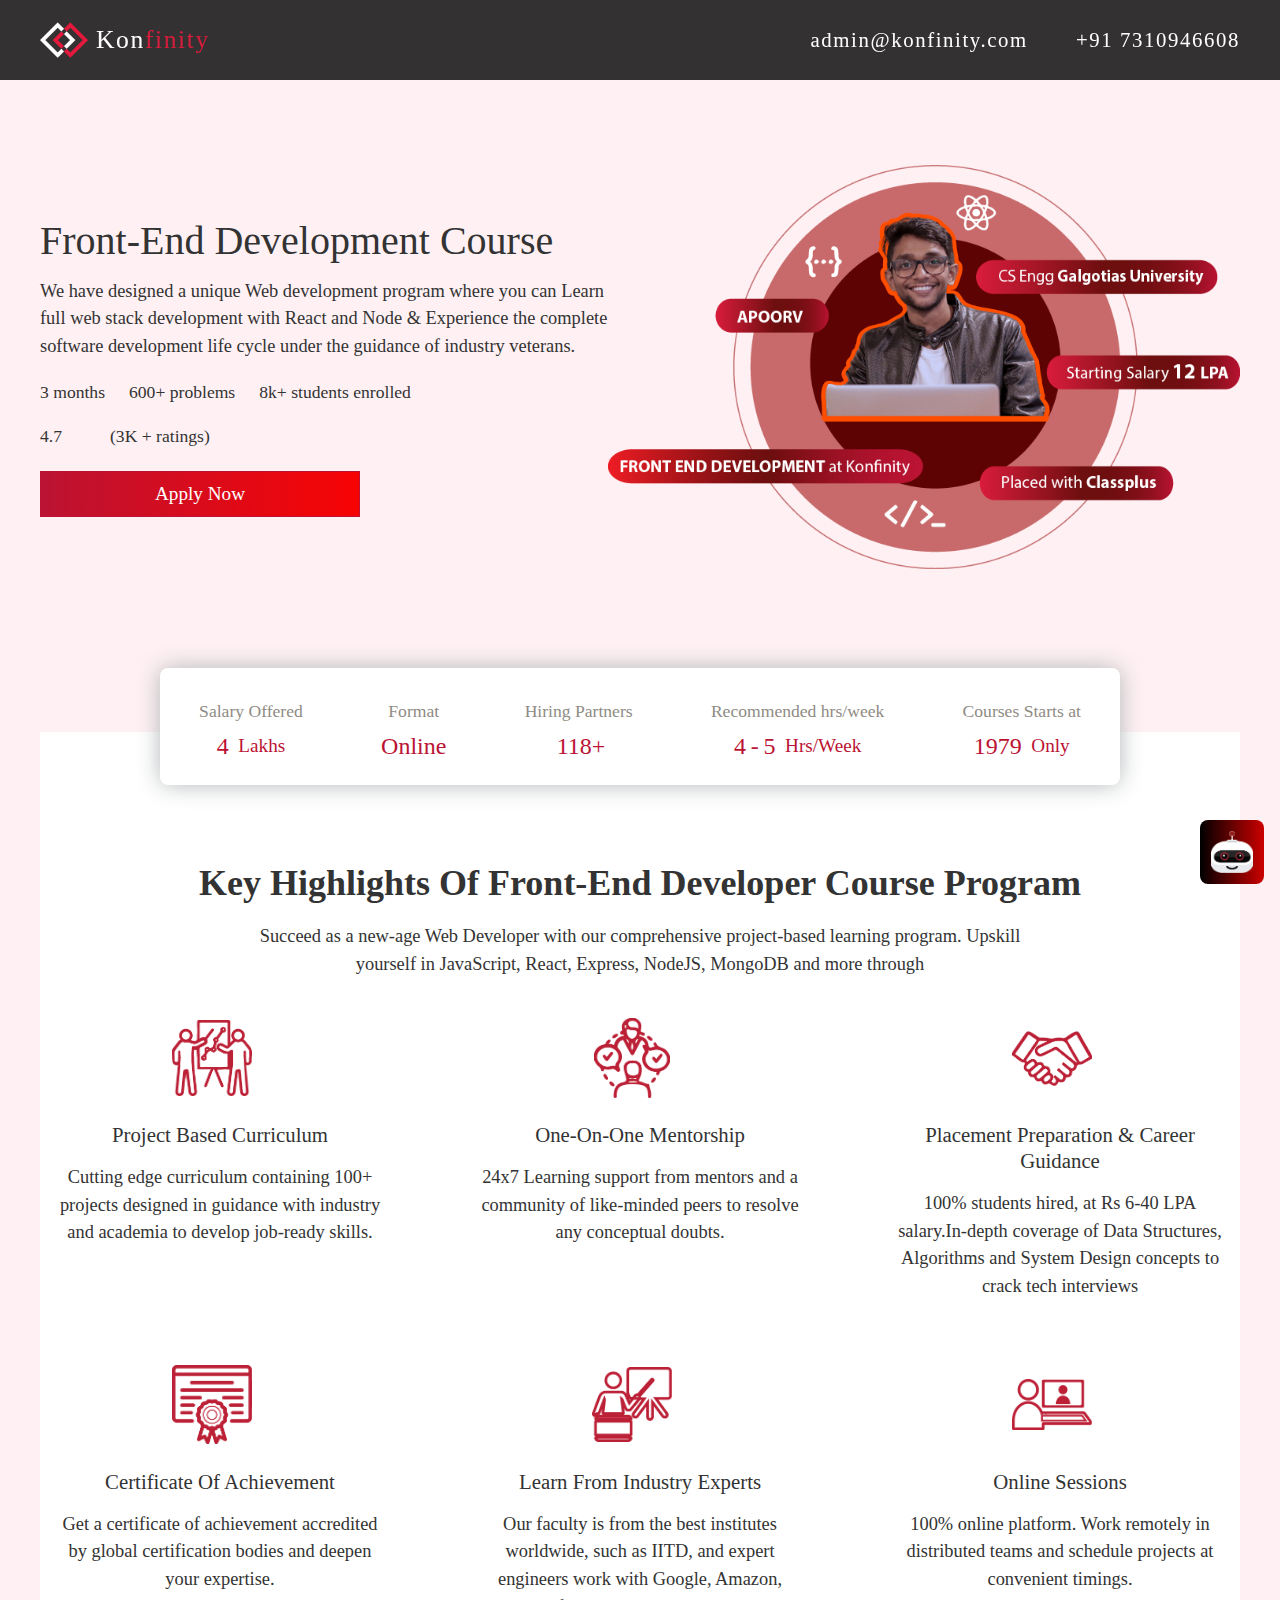
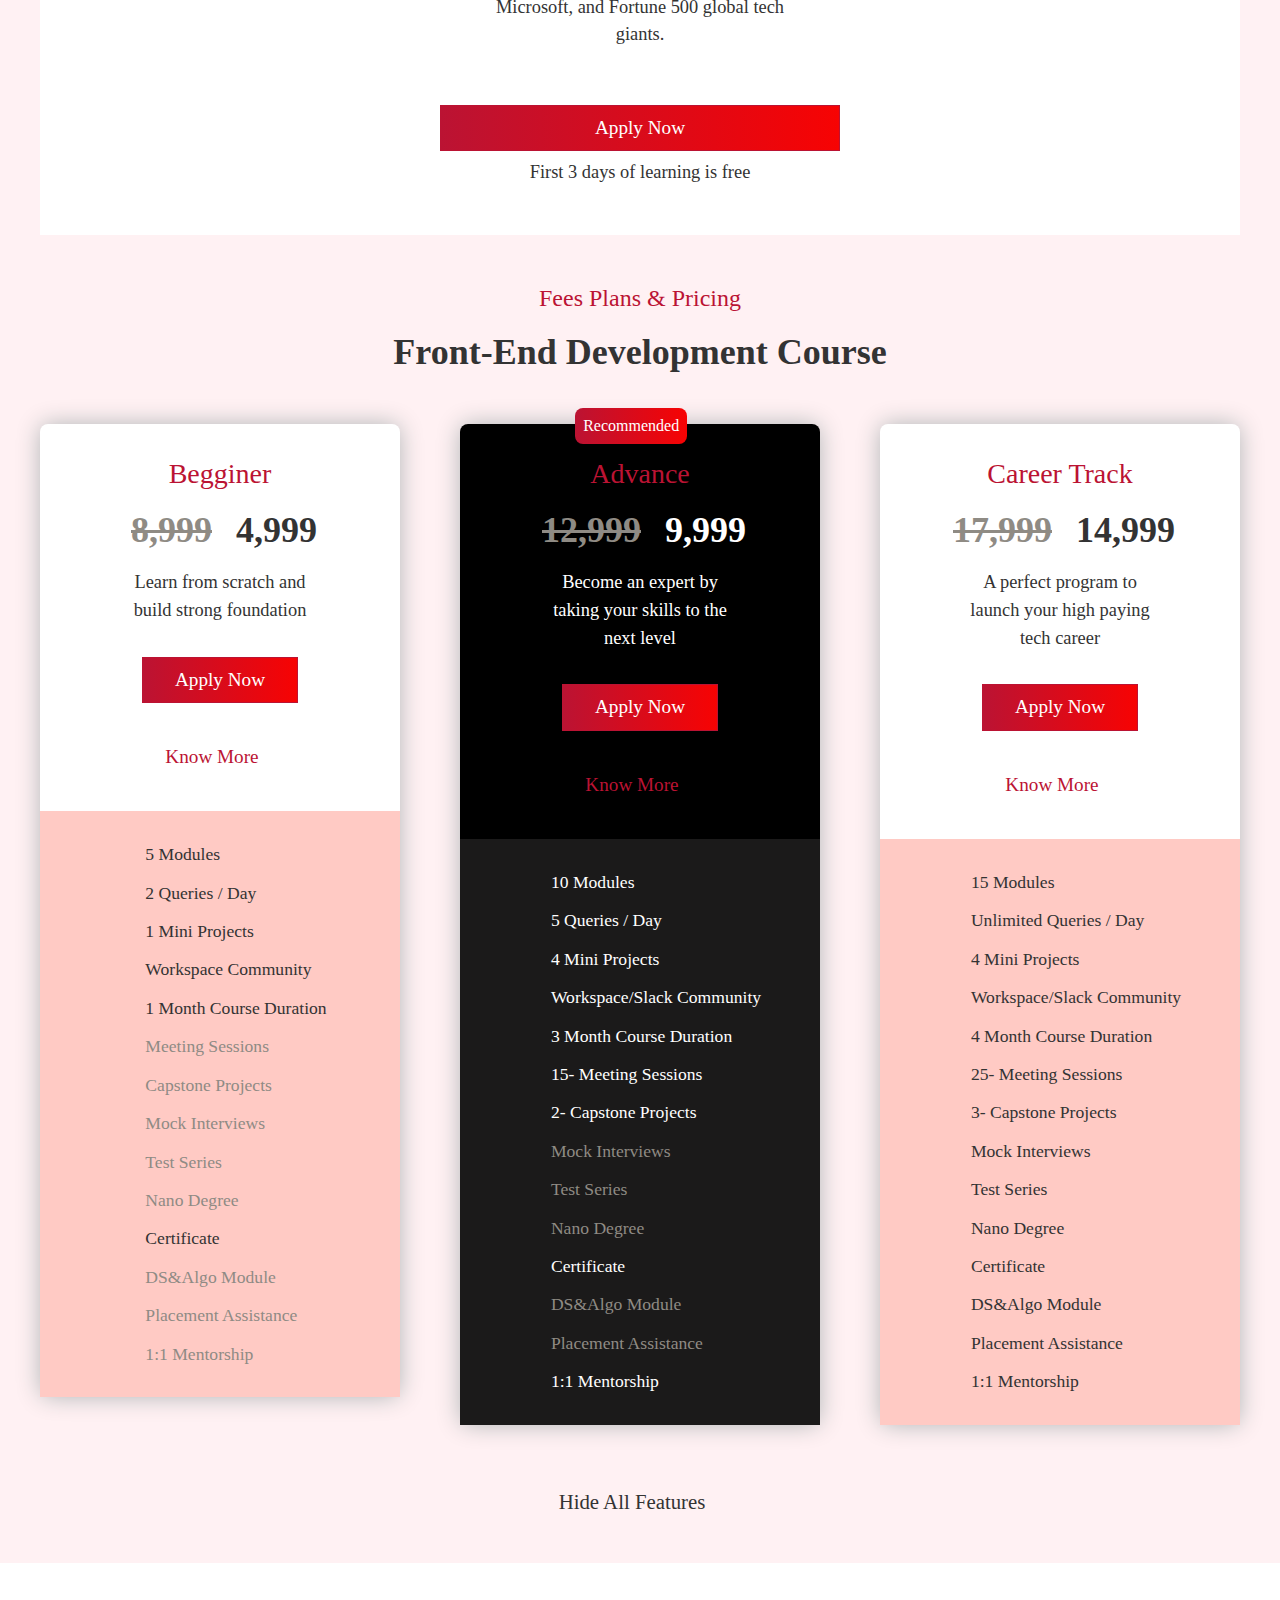
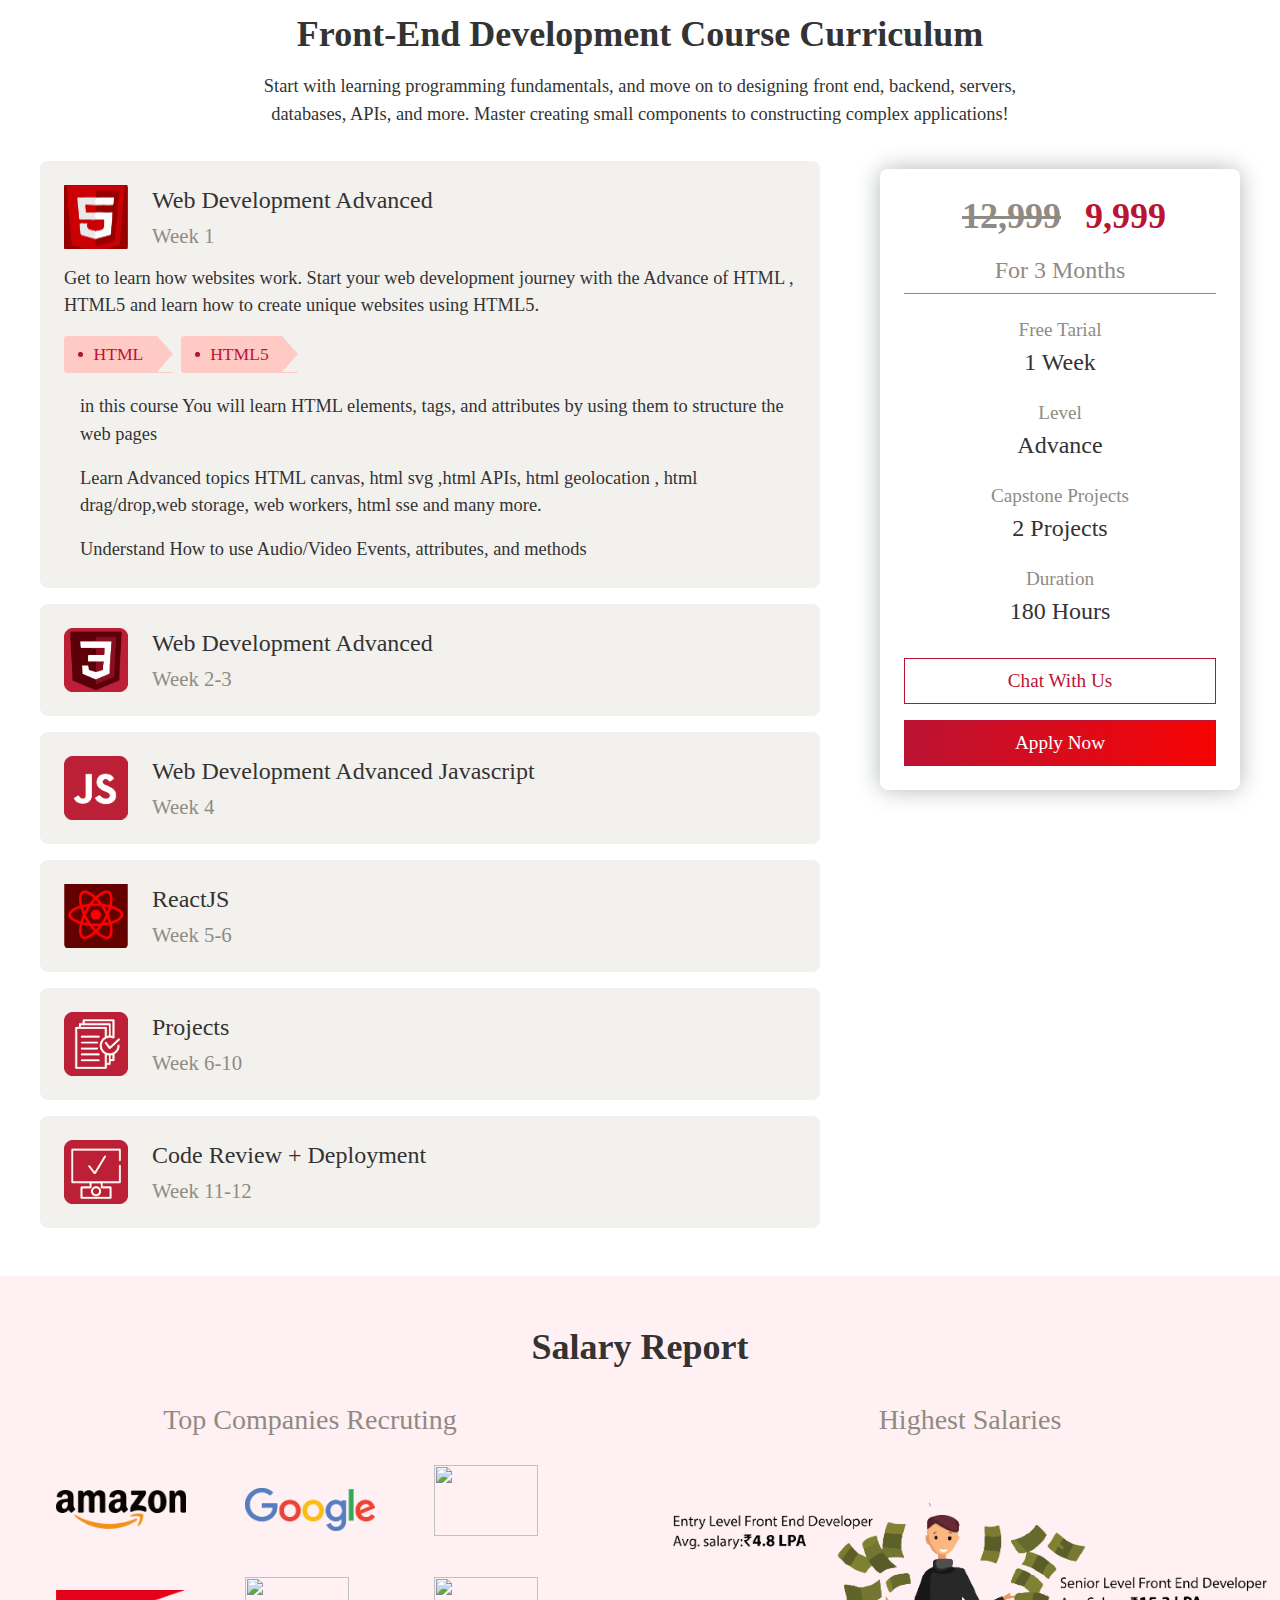
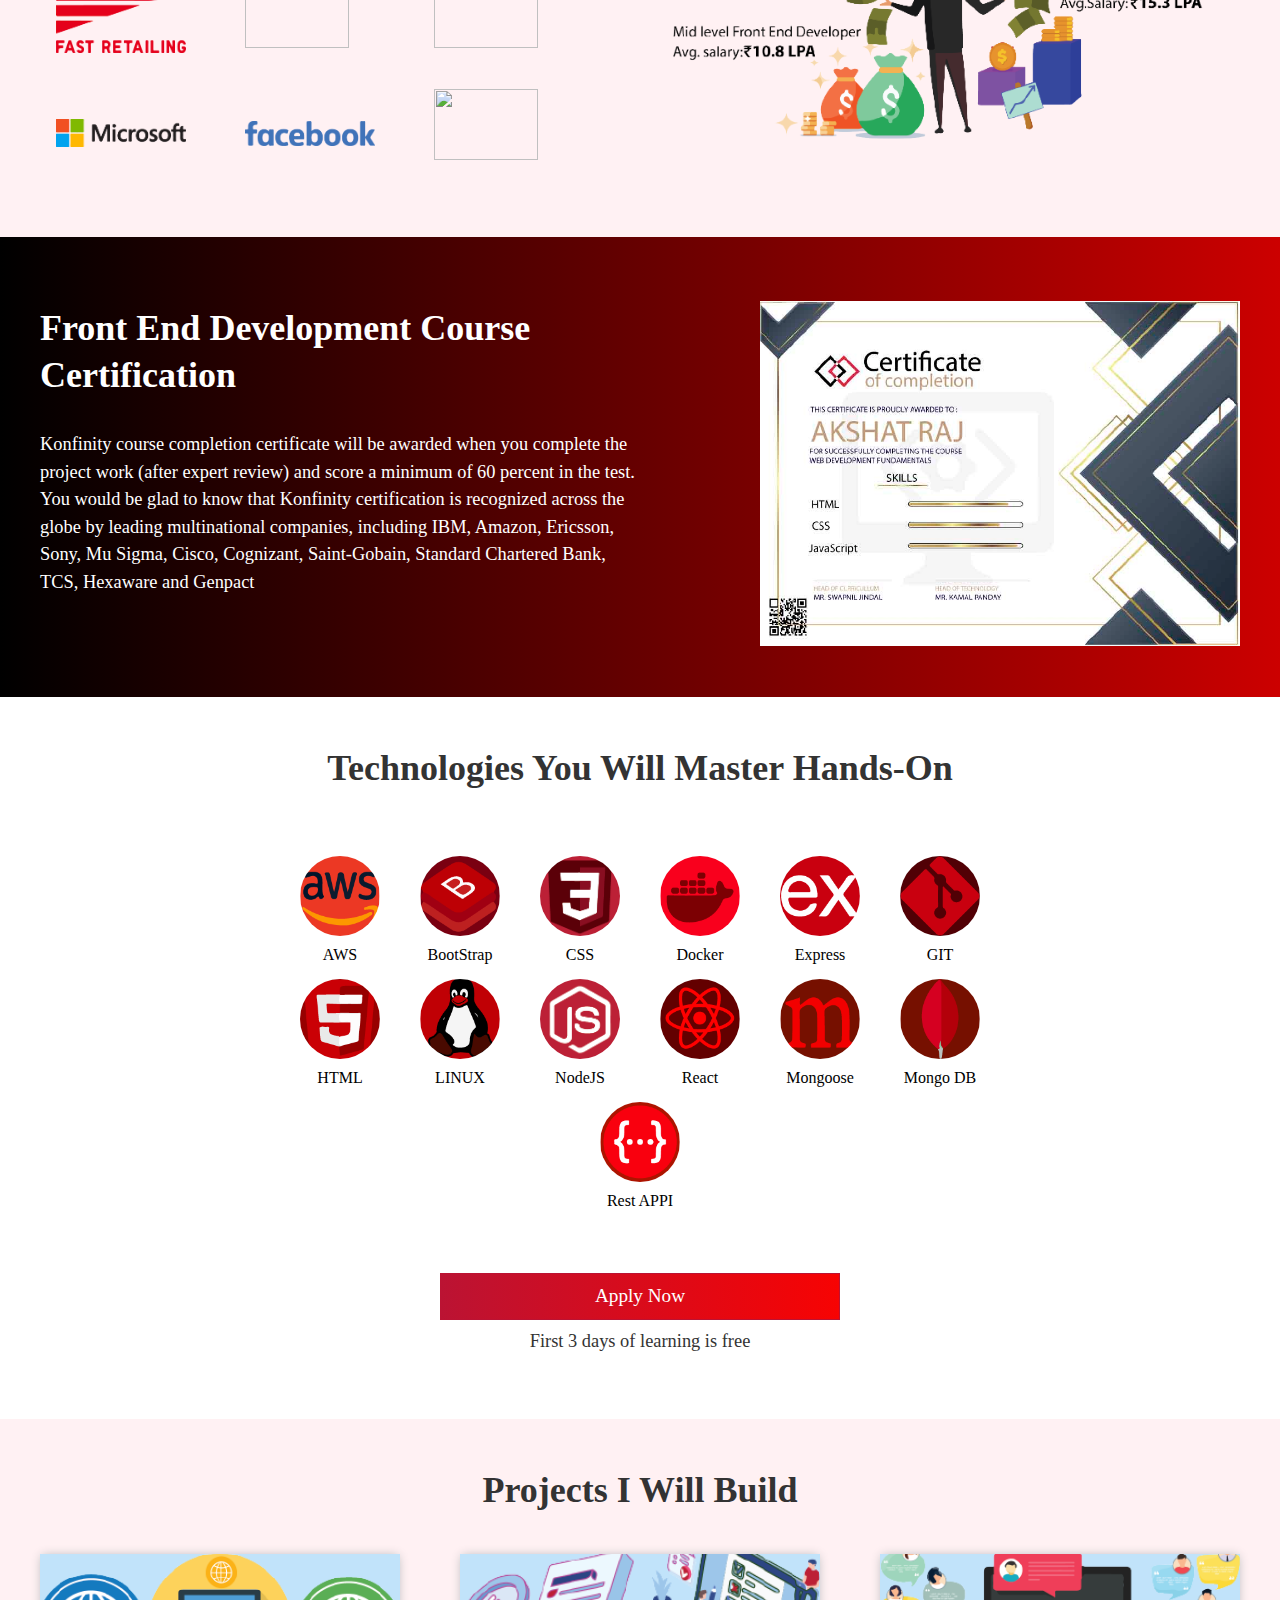
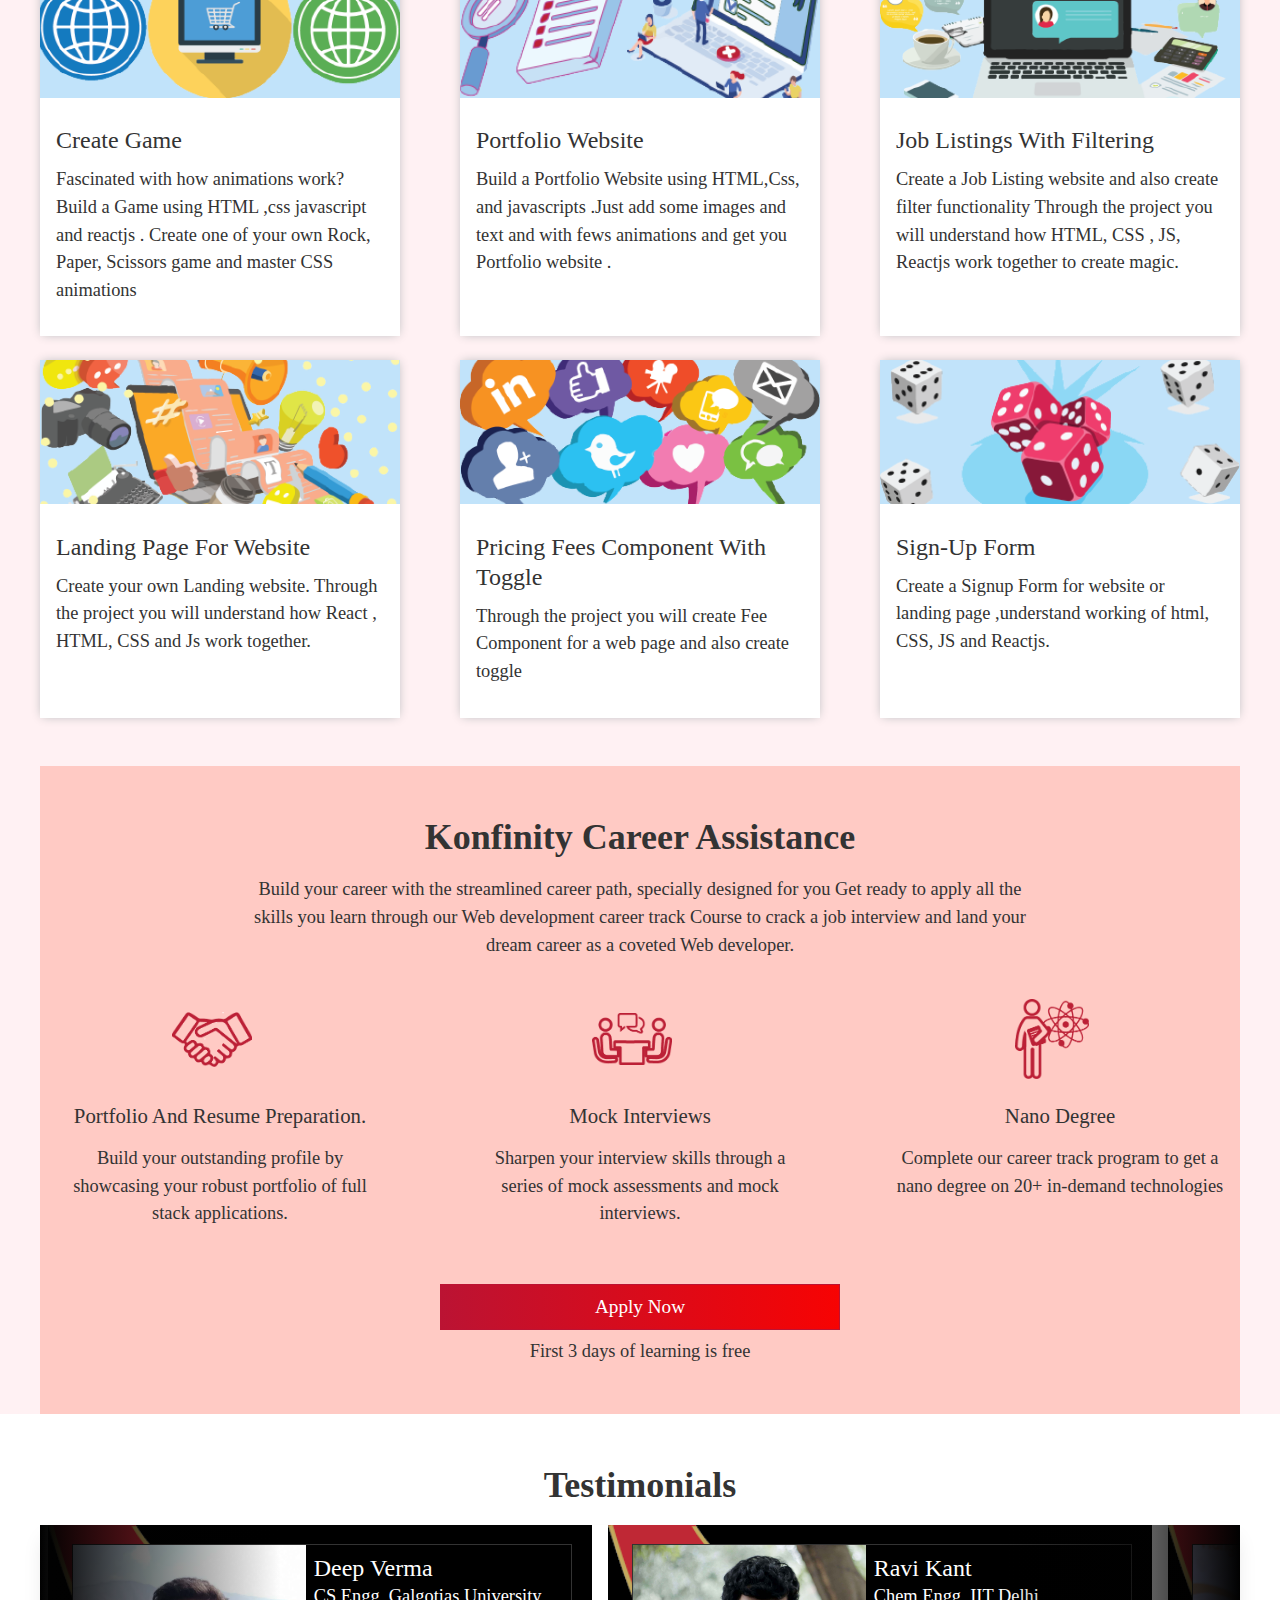
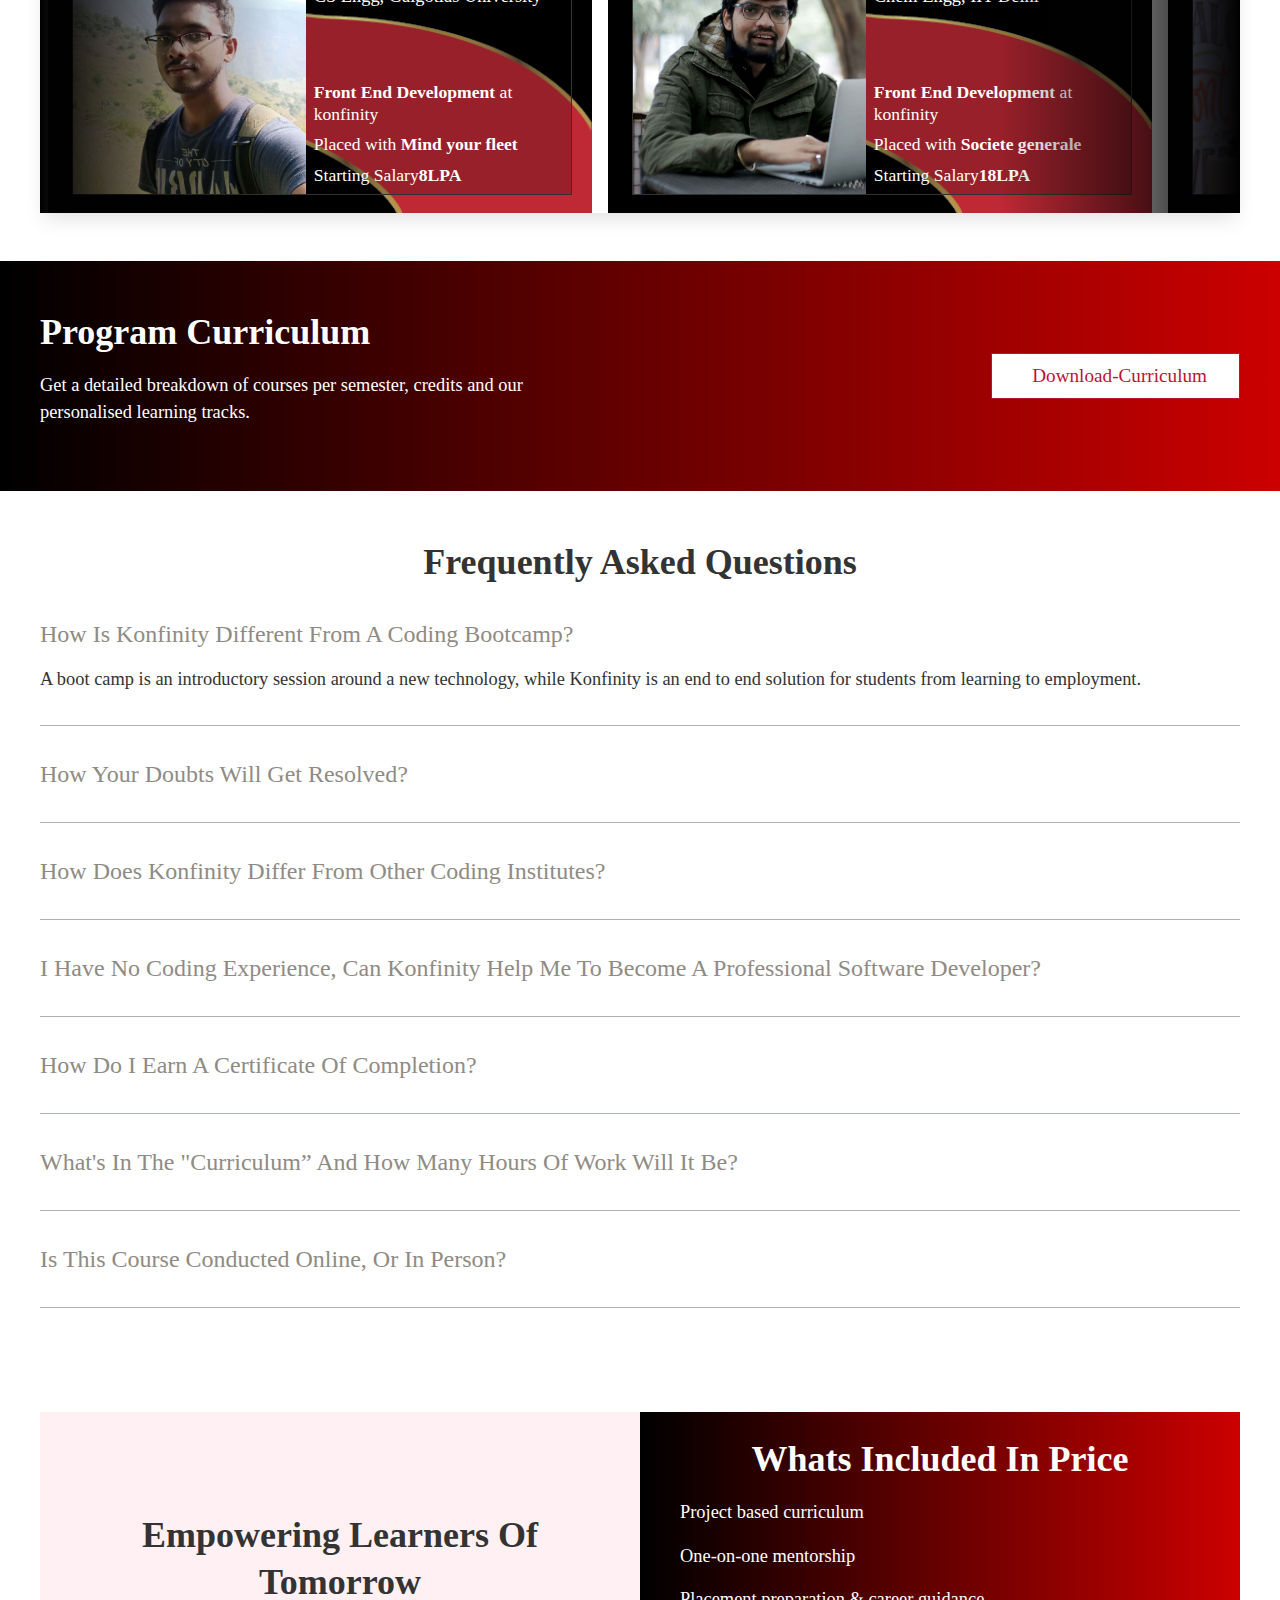
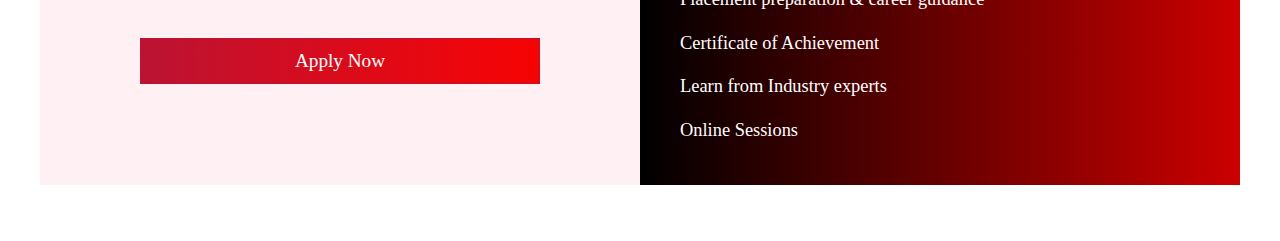
==== commit 7ad39e3e: "font url added" ====
--- a/views/frontend.html
+++ b/views/frontend.html
@@ -182,9 +182,7 @@
 
                     <div class="button-div">
                         <button class="accent-button">Apply Now</button>
-                        <figure class="desktop-play-button">
-                            <img onclick="displayVideo()" src="../images/play icom.png">
-                        </figure>
+                      
 
                     </div>
                 </div>
@@ -200,13 +198,13 @@
             <div class="banner">
                 <ul>
                     <li><span>Salary Offered</span>
-                        <h4><span class="counter" data-count="22"> 0 </span> <span class="lightFont"> Lakhs</span></h4>
+                        <h4><span class="counter" data-count="12"> 0 </span> <span class="lightFont">Lakhs</span></h4>
                     </li>
                     <li><span>Format</span>
                         <h4>Online</h4>
                     </li>
                     <li><span>Hiring Partners</span>
-                        <h4><span class="counter" data-count="300"> 0 </span>+</h4>
+                        <h4><span class="counter remove-margin" data-count="300"> 0 </span>+</h4>
                     </li>
                     <li><span>Recommended hrs/week</span>
                         <h4><span class="counter" data-count="12">0</span>-<span class="counter"
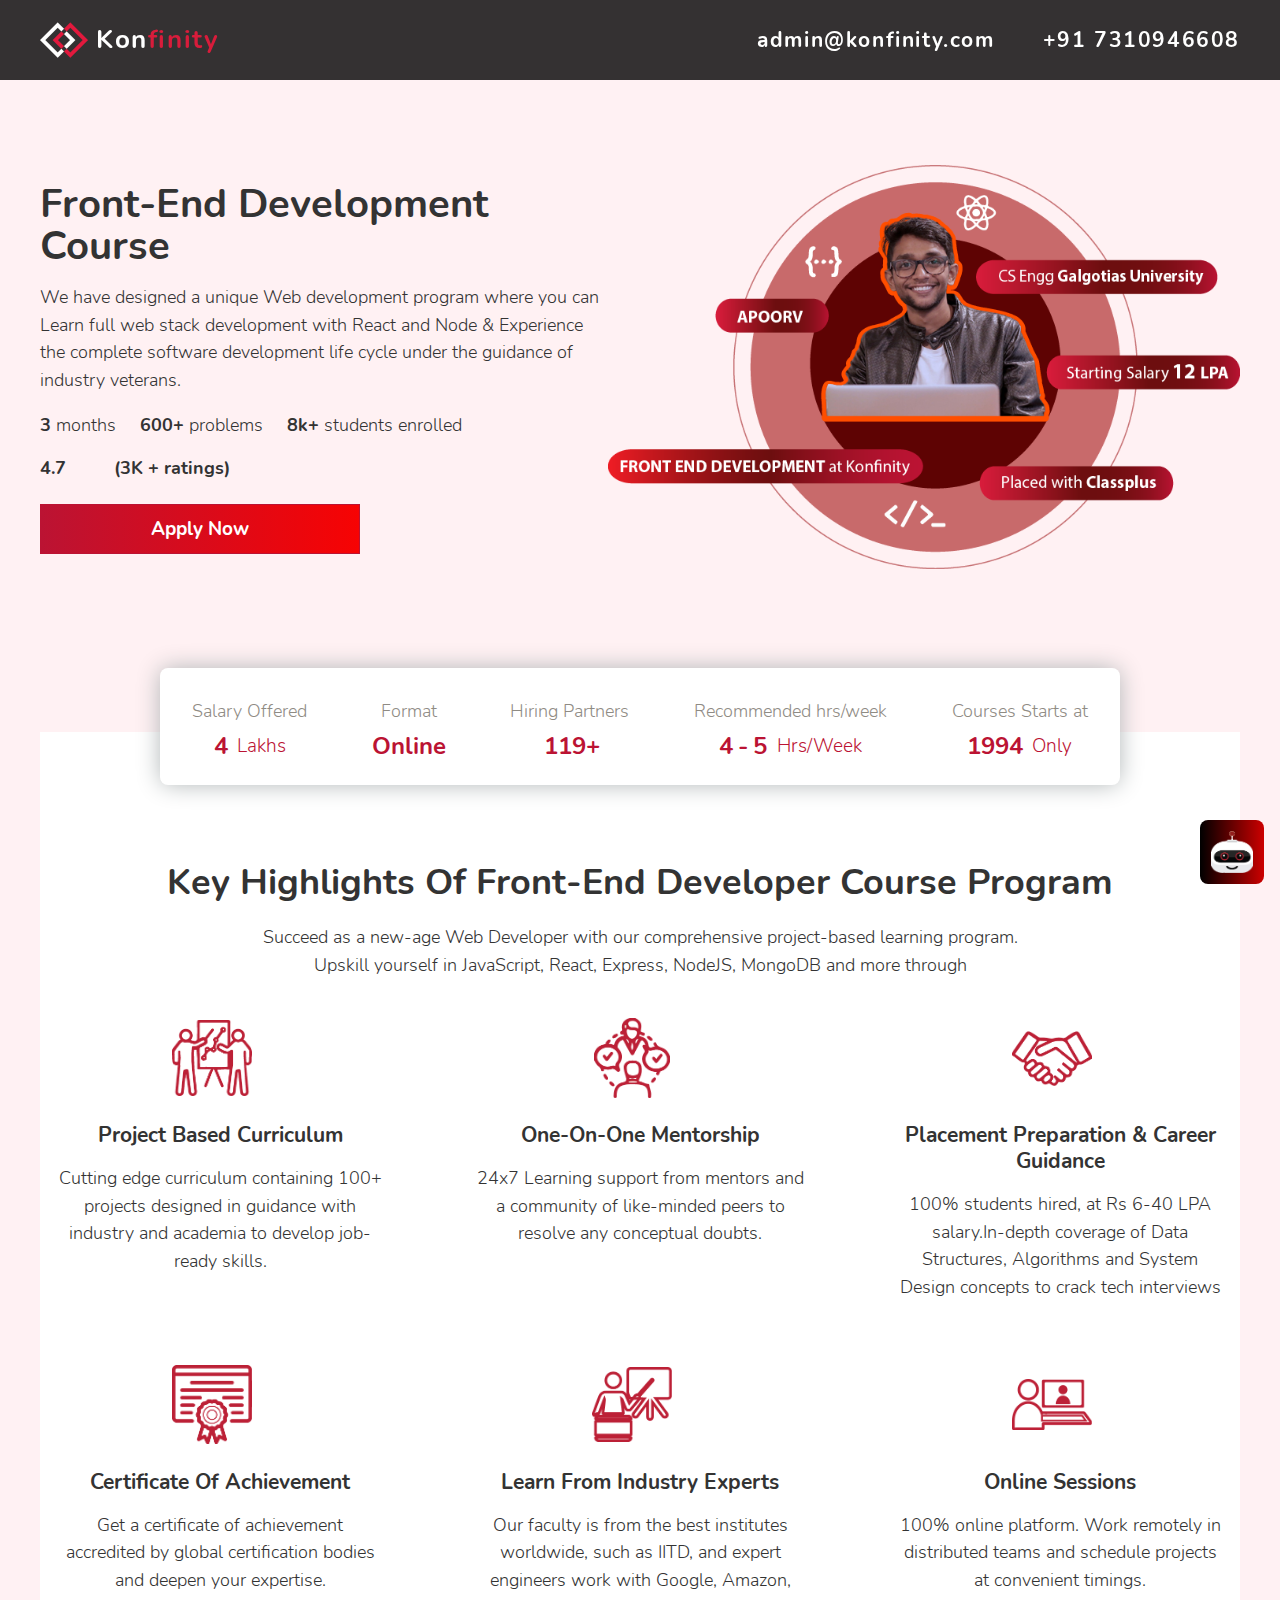
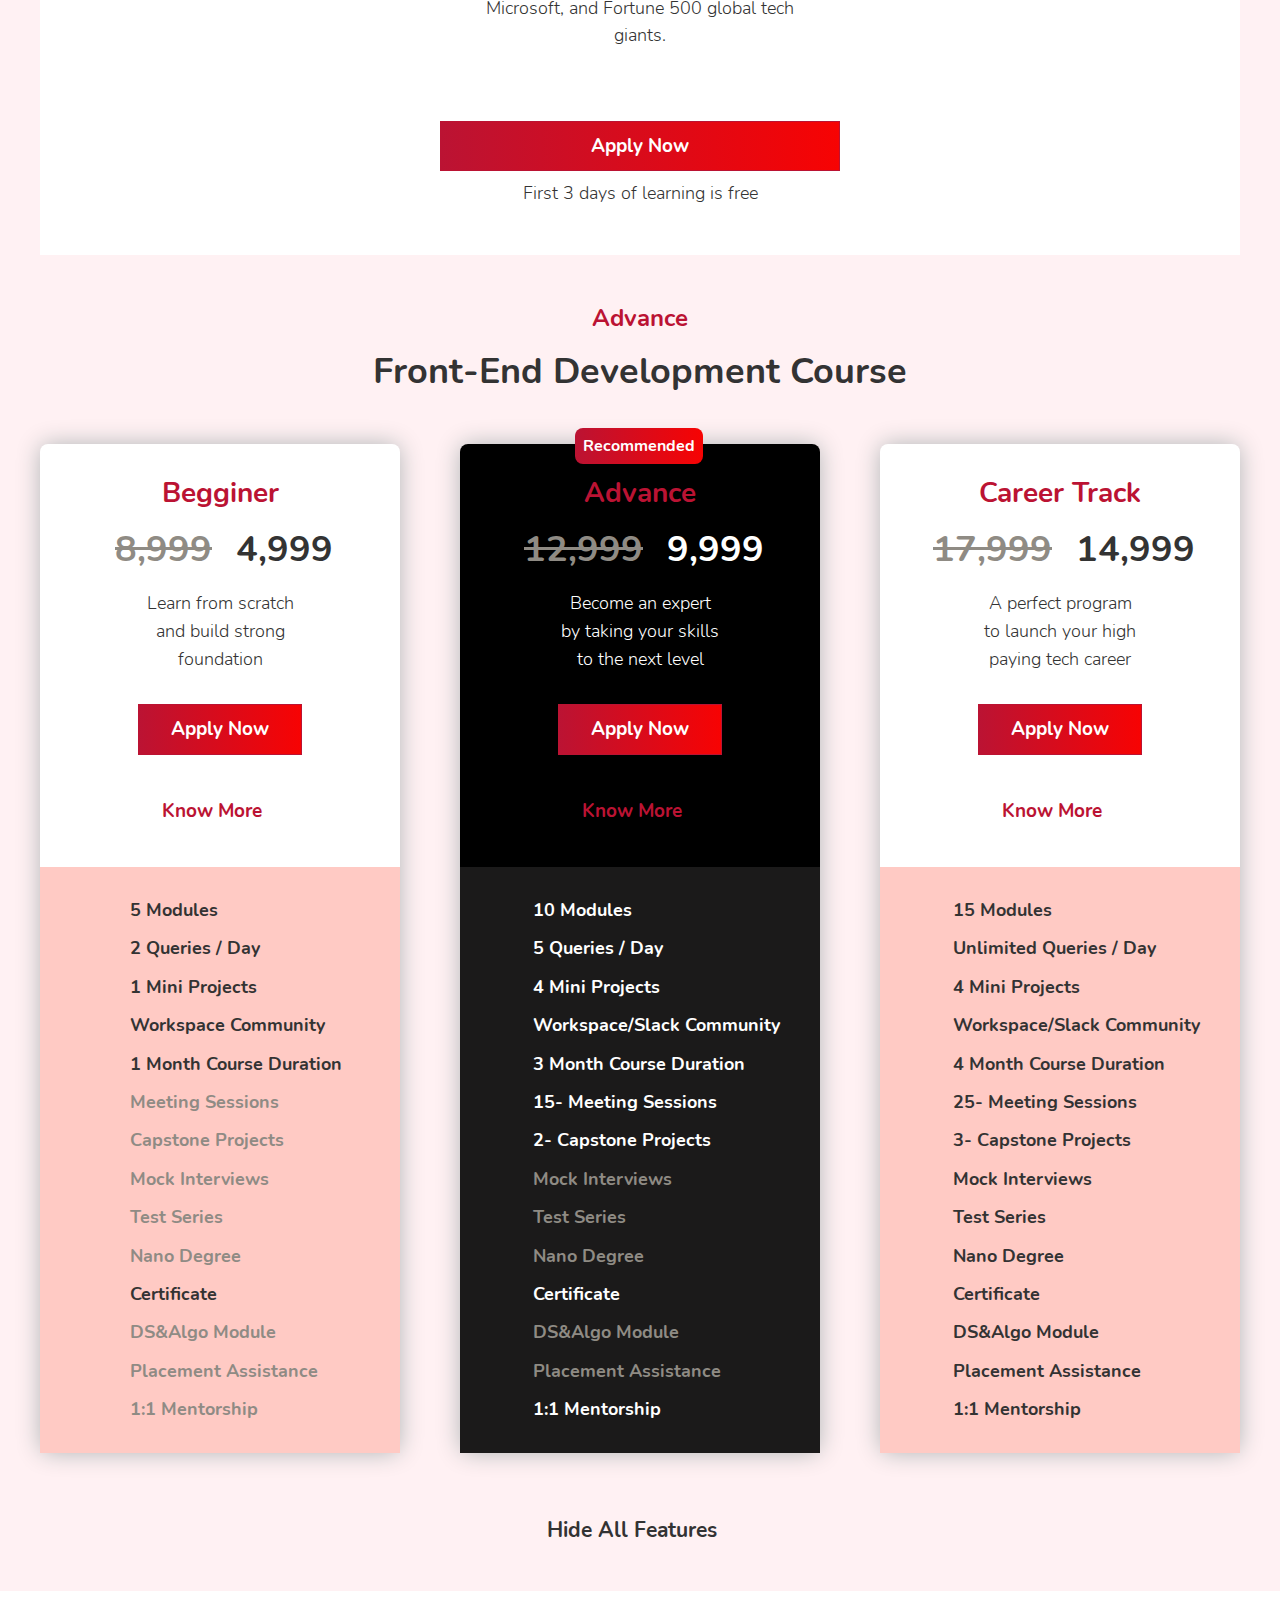
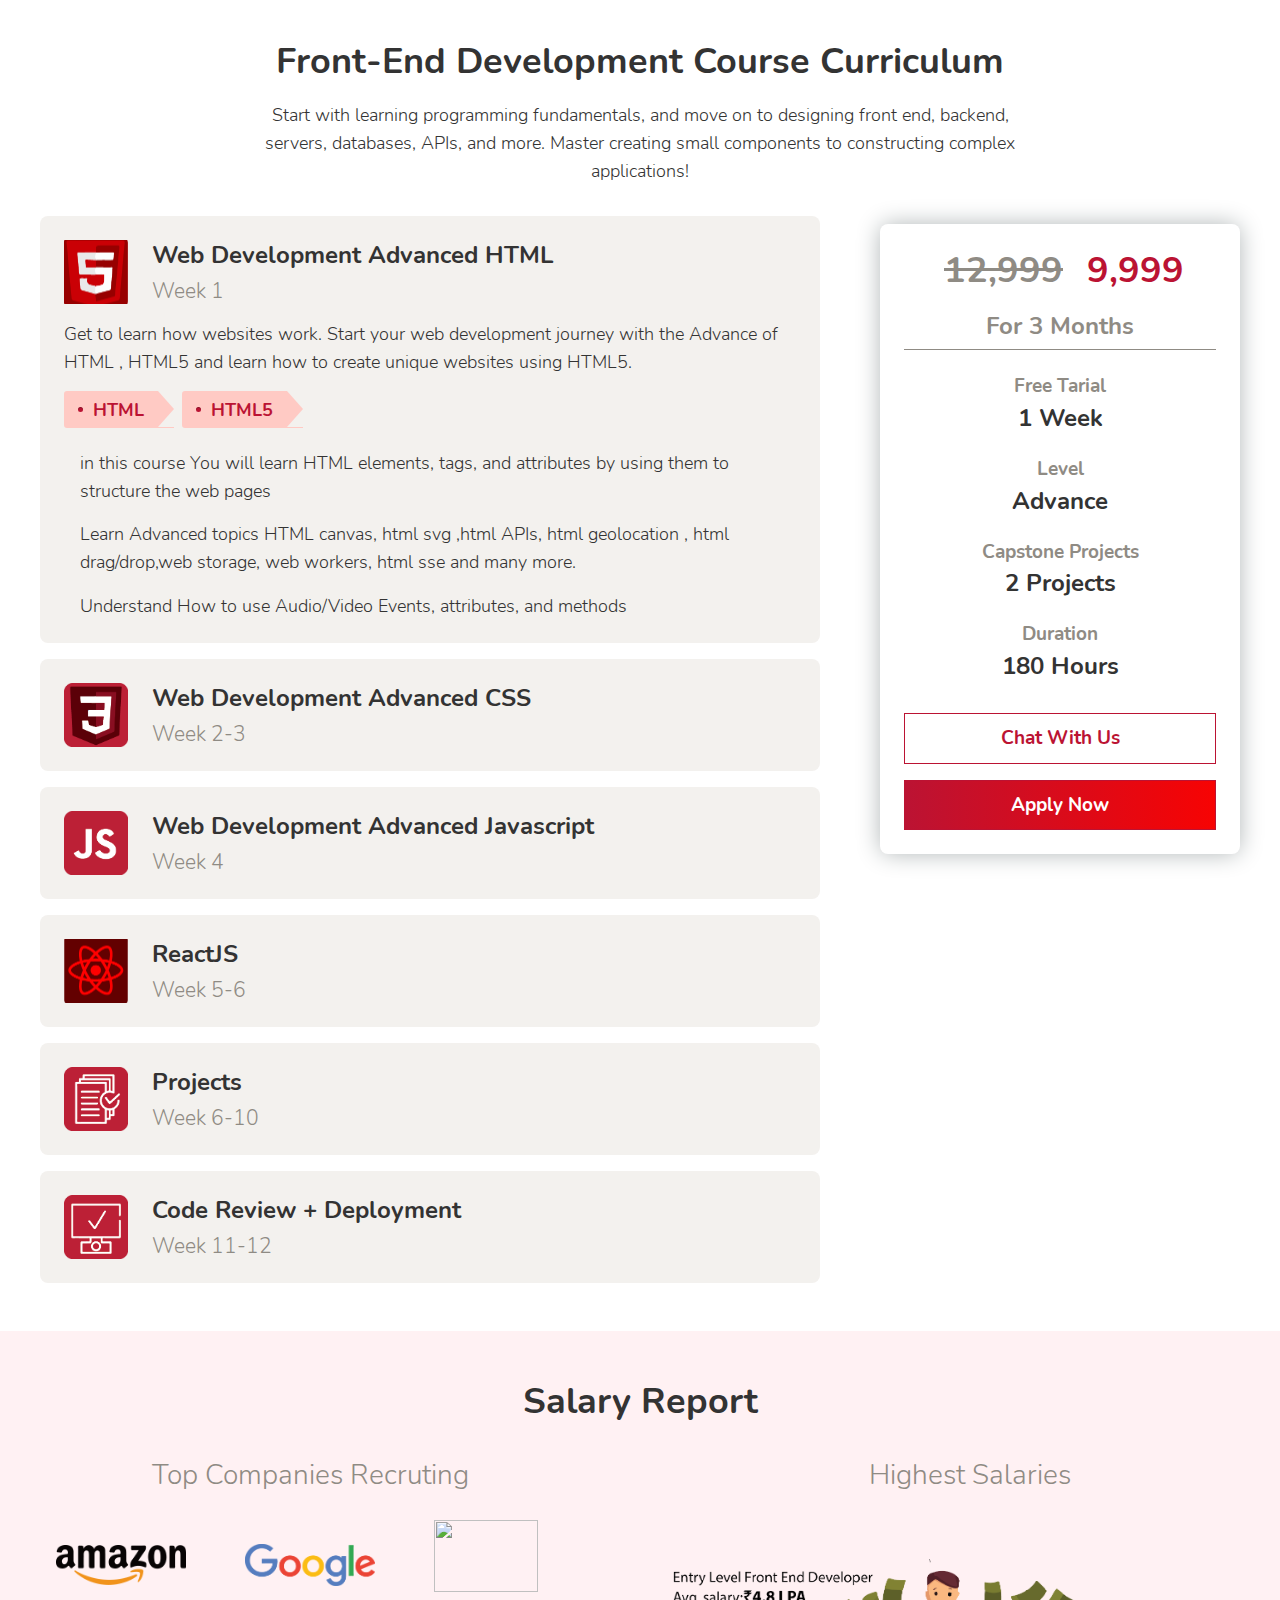
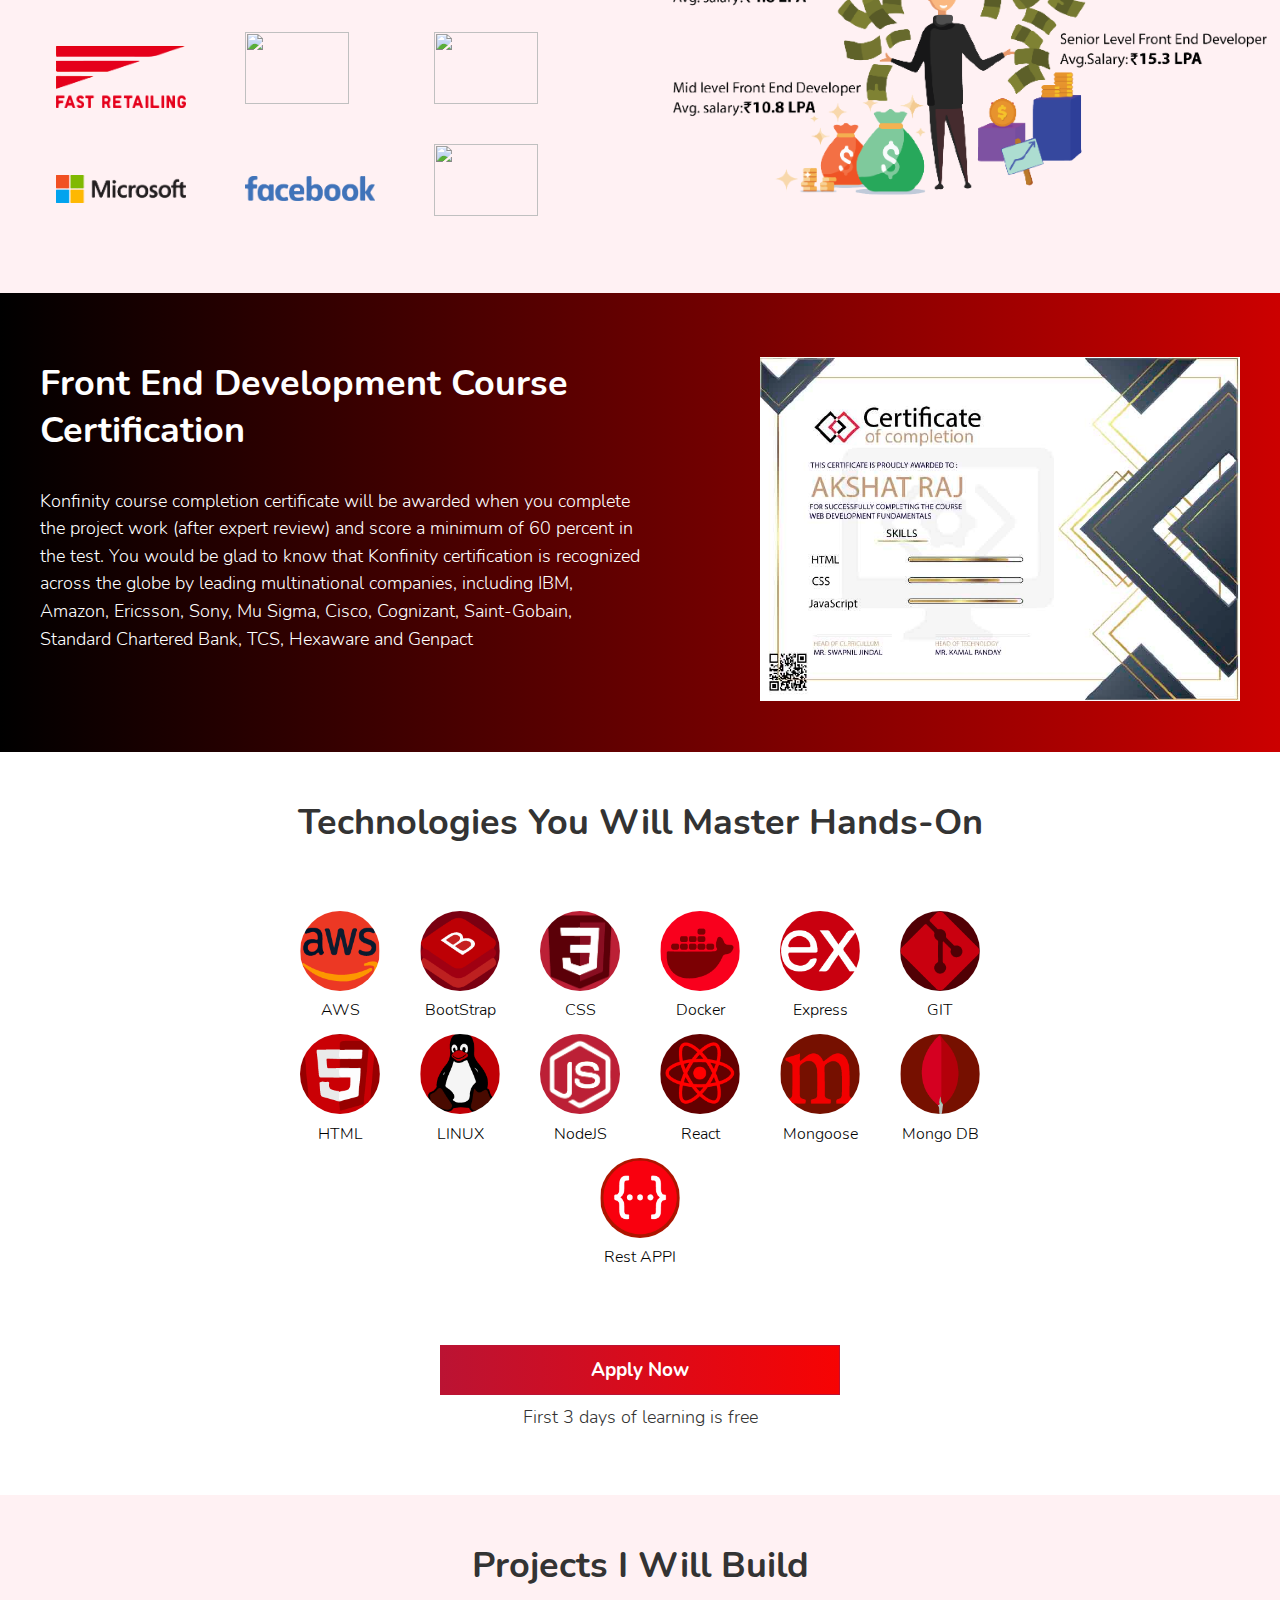
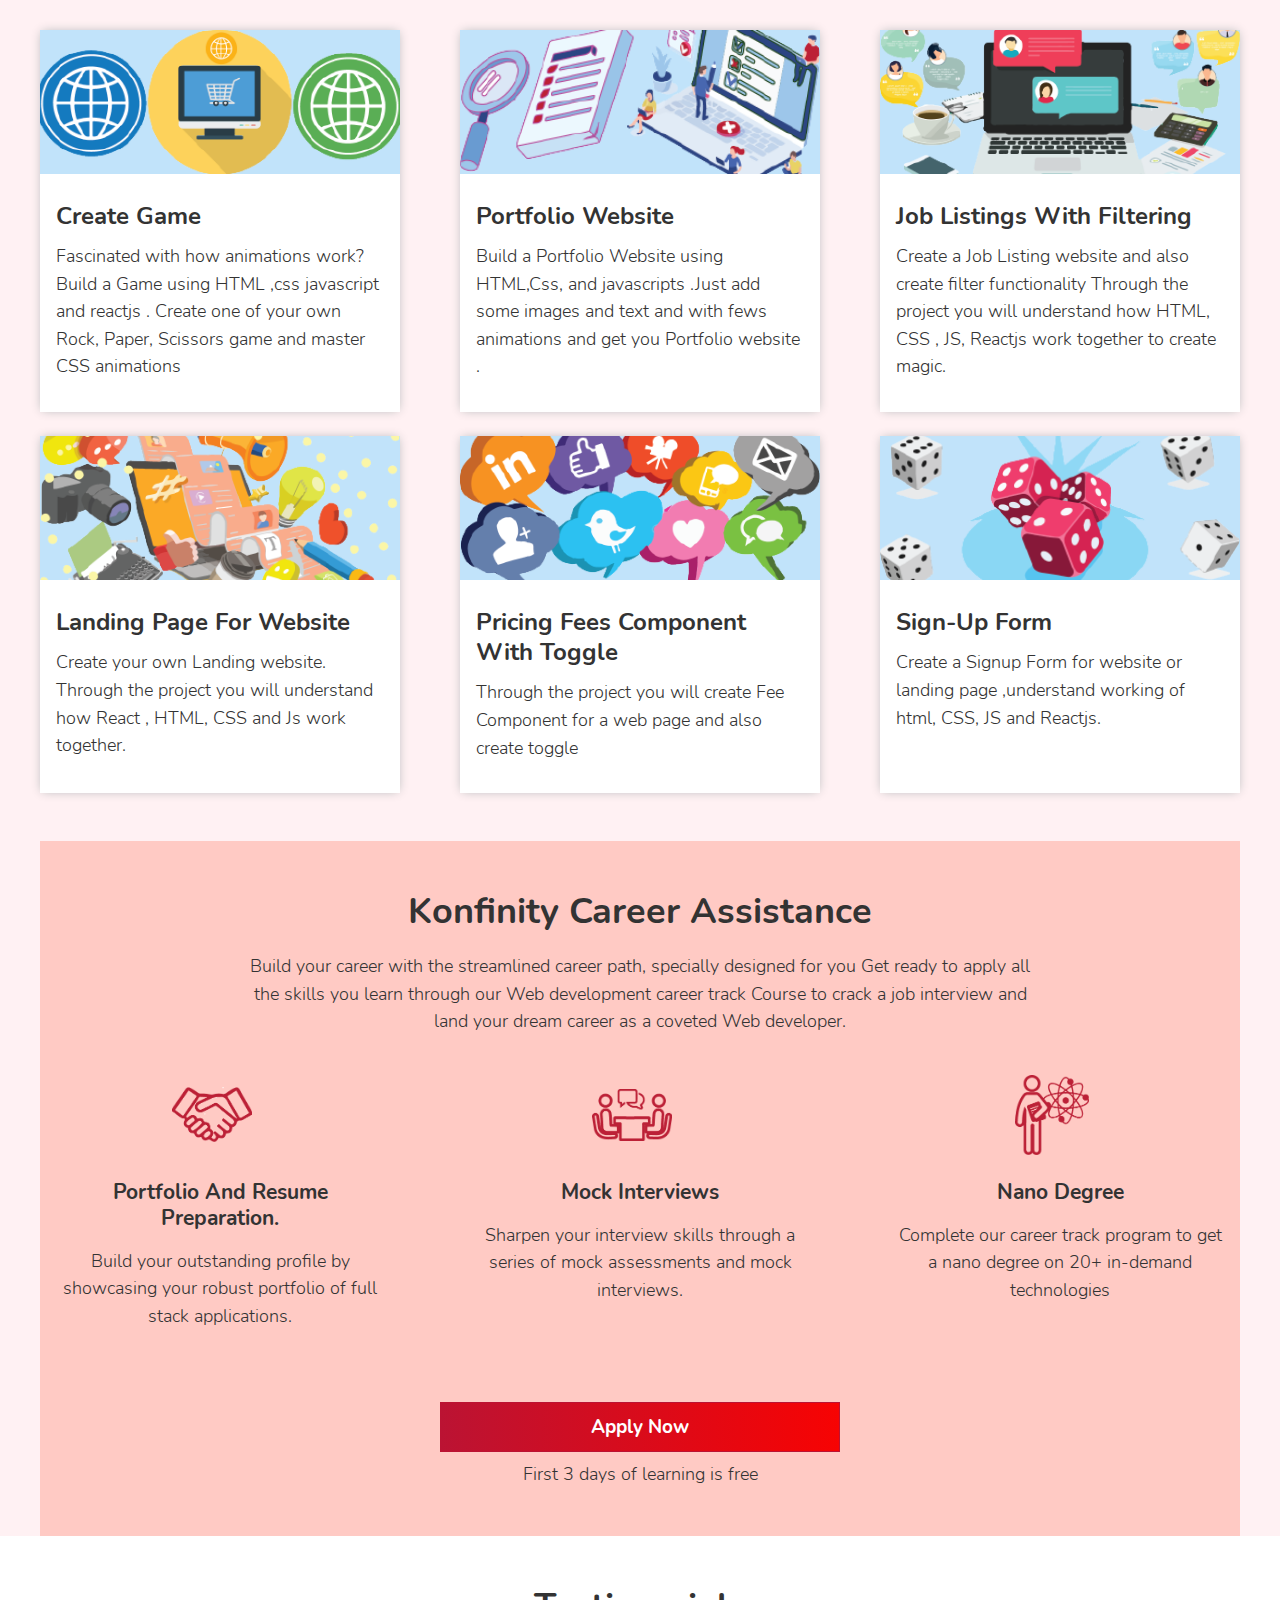
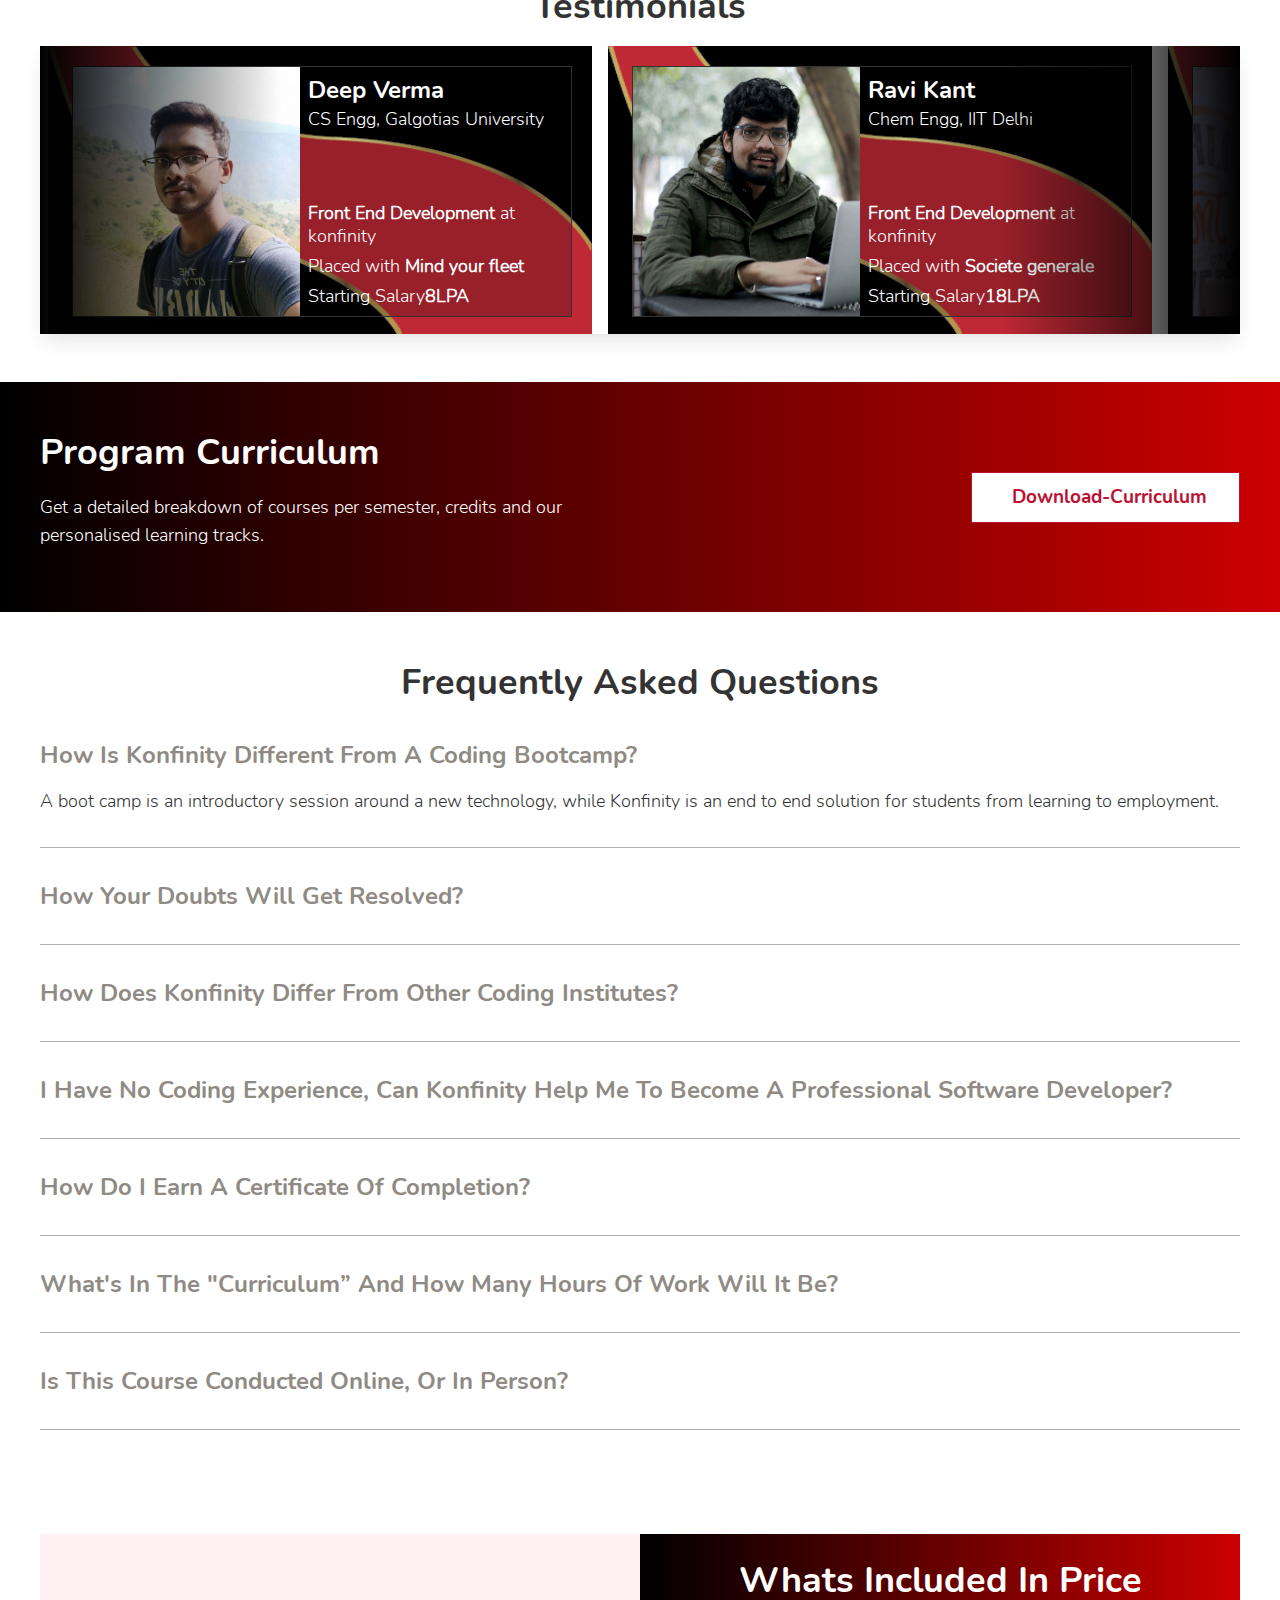
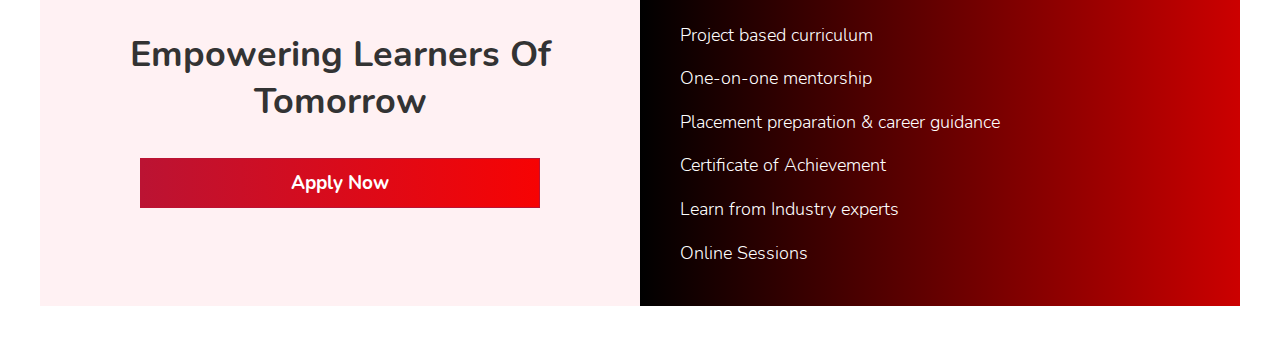
==== commit c0222c1f: "google sheet added" ====
--- a/views/frontend.html
+++ b/views/frontend.html
@@ -113,7 +113,7 @@
                     <input type="text" name="name" id="name" placeholder="Enter your name..." required>
                     <input type="email" name="email" id="youremail" placeholder="Enter your email..." required>
                     <input type="number" name="number" id="number" placeholder="enter your mobile number..." required>
-                    <div onclick="submit()"><button type="button" class="accent-button">Submit</button></div>
+                    <div onclick="submit('frontend')"><button type="button" class="accent-button">Submit</button></div>
                 </form>
             </div>
         </div>
@@ -274,25 +274,25 @@
                         </div>
                     </div>
                 </div>
-                <form class="button-component-form">
-                    <div class="button-component" id="button-component1" onclick="openInput('1')">
-                        <input class="button-item" type="text" placeholder="Enter Email">
-                        <button type="button" class="button-item accent-button">
-                            Apply now
-                        </button>
-                    </div>
-                    <i class="fas fa-times" id="close-button1" onclick="closeInput('1')"></i>
-                </form>
-                <p class="free-learning">First 3 days of learning is free</p>
-
+                <div class="thankyou" id="thankyou1">
+                    <form class="button-component-form">
+                        <div class="button-component" id="button-component1" onclick="openInput('1')">
+                            <input id="input1" class="button-item" type="email"  placeholder="Enter Email" required>
+                            <button id="submit-email1" type="button" class="button-item accent-button">
+                                Apply now
+                            </button>
+                        </div>
+                        <i class="fas fa-times" id="close-button1" onclick="closeInput('1')"></i>
+                    </form>
+                    <p class="free-learning">First 3 days of learning is free</p>
+                    </div>
             </div>
 
         </section>
 
         <section class="plan-cards plan-cards-mobile" id="allplans">
             <article>
-                <h4>Fees Plans & pricing</h4>
-
+                <h4 id="activeplanmobile">Advance</h4>
                 <h2>Front-End development course</h2>
             </article>
             <div class="banner" id="00">
@@ -411,7 +411,7 @@
 
         <section class="plan-cards plan-cards-desktop" id="alldesktopplans">
             <article>
-                <h4>Fees Plans & pricing</h4>
+                <h4 id="activeplandesktop">Advance</h4>
                 <h2>Front-End development course</h2>
             </article>
             <div class="container">
@@ -547,7 +547,7 @@
                                             <figure><img src="../images/HTML.png">
                                             </figure>
                                             <div>
-                                                <h4>Web Development Basics</h4>
+                                                <h4>Web Development Basics HTML</h4>
                                                 <h5>Week 1</h5>
                                             </div>
                                         </div>
@@ -560,8 +560,7 @@
                                         basics of HTML and learn how to create impressive websites using HTML.</p>
                                     <ul class="tags">
                                         <li class="tag"><span>HTML</span></li>
-                                        <li class="tag"><span>CSS</span></li>
-                                        <li class="tag"><span>BootStrap</span></li>
+                                        
                                     </ul>
                                     <ul>
                                         <li><i class="fas fa-star"></i>
@@ -586,7 +585,7 @@
                                             <figure><img src="../images/C S S.png">
                                             </figure>
                                             <div>
-                                                <h4>Web Development Basics</h4>
+                                                <h4>Web Development Basics CSS</h4>
                                                 <h5>Week 2</h5>
                                             </div>
                                         </div>
@@ -733,7 +732,7 @@
                                             <figure><img src="../images/HTML.png">
                                             </figure>
                                             <div>
-                                                <h4>Web Development Advanced</h4>
+                                                <h4>Web Development Advanced HTML</h4>
                                                 <h5>Week 1</h5>
                                             </div>
                                         </div>
@@ -772,7 +771,7 @@
                                             <figure><img src="../images/C S S.png">
                                             </figure>
                                             <div>
-                                                <h4>Web Development Advanced</h4>
+                                                <h4>Web Development Advanced CSS</h4>
                                                 <h5>Week 2-3</h5>
                                             </div>
                                         </div>
@@ -999,7 +998,7 @@
                                             <figure><img src="../images/HTML.png">
                                             </figure>
                                             <div>
-                                                <h4>Web Development Advanced</h4>
+                                                <h4>Web Development Advanced HTML</h4>
                                                 <h5>Week 1</h5>
                                             </div>
                                         </div>
@@ -1038,7 +1037,7 @@
                                             <figure><img src="../images/C S S.png">
                                             </figure>
                                             <div>
-                                                <h4>Web Development Advanced</h4>
+                                                <h4>Web Development Advanced CSS</h4>
                                                 <h5>Week 2-3</h5>
                                             </div>
                                         </div>
@@ -1526,16 +1525,19 @@
 
 
                 </div>
-                <form class="button-component-form">
-                    <div class="button-component" id="button-component2" onclick="openInput('2')">
-                        <input class="button-item" type="text" placeholder="Enter Email">
-                        <button type="button" class="button-item accent-button">
-                            Apply now
-                        </button>
-                    </div>
-                    <i class="fas fa-times" id="close-button2" onclick="closeInput('2')"></i>
-                </form>
-                <p class="free-learning">First 3 days of learning is free</p>
+                <div class="thankyou" id="thankyou2">
+
+                    <form class="button-component-form">
+                        <div class="button-component" id="button-component2" onclick="openInput('2')">
+                            <input id="input2" class="button-item" type="email" placeholder="Enter Email">
+                            <button type="button" id="submit-email2" class="button-item accent-button">
+                                Apply now
+                            </button>
+                        </div>
+                        <i class="fas fa-times" id="close-button2" onclick="closeInput('2')"></i>
+                    </form>
+                    <p class="free-learning">First 3 days of learning is free</p>
+                    </div>  
 
             </div>
         </section>
@@ -1625,16 +1627,19 @@
                         </div>
                     </div>
                 </div>
-                <form class="button-component-form">
-                    <div class="button-component" id="button-component3" onclick="openInput('3')">
-                        <input class="button-item" type="text" placeholder="Enter Email">
-                        <button type="button" class="button-item accent-button">
-                            Apply now
-                        </button>
-                    </div>
-                    <i class="fas fa-times" id="close-button3" onclick="closeInput('3')"></i>
-                </form>
-                <p class="free-learning">First 3 days of learning is free</p>
+                <div class="thankyou" id="thankyou3">
+
+                    <form class="button-component-form">
+                        <div class="button-component" id="button-component3" onclick="openInput('3')">
+                            <input id="input3" class="button-item" type="email" placeholder="Enter Email">
+                            <button type="button" id="submit-email3" class="button-item accent-button">
+                                Apply now
+                            </button>
+                        </div>
+                        <i class="fas fa-times" id="close-button3" onclick="closeInput('3')"></i>
+                    </form>
+                    <p class="free-learning">First 3 days of learning is free</p>
+                    </div>
 
             </div>
         </section>
@@ -1849,15 +1854,19 @@
                     <div class="left-div">
                         <article>
                             <h2>Empowering learners of tomorrow</h2>
-                            <form class="button-component-form">
-                                <div class="button-component" id="button-component4" onclick="openInput('4')">
-                                    <input class="button-item" type="text" placeholder="Enter Email">
-                                    <button type="button" class="button-item accent-button">
-                                        Apply now
-                                    </button>
-                                </div>
-                                <i class="fas fa-times" id="close-button4" onclick="closeInput('4')"></i>
-                            </form>
+
+                            <div class="thankyou" id="thankyou4">
+
+                                <form class="button-component-form">
+                                    <div class="button-component" id="button-component4" onclick="openInput('4')">
+                                        <input class="button-item" id="input4" type="email" placeholder="Enter Email">
+                                        <button type="button" id="submit-email4" class="button-item accent-button">
+                                            Apply now
+                                        </button>
+                                    </div>
+                                    <i class="fas fa-times" id="close-button4" onclick="closeInput('4')"></i>
+                                </form>
+                                </div>
                         </article>
                     </div>
                     <div class="right-div">
--- a/scss/theme.css
+++ b/scss/theme.css
@@ -115,7 +115,6 @@
   h2 {
     font-size: 2.25rem;
     line-height: 1.3;
-    font-weight: 700;
   }
 }
 @media only screen and (min-width: 1824px) {
--- a/scss/style.css
+++ b/scss/style.css
@@ -310,6 +310,25 @@
   }
 }
 
+.thankyou {
+  display: flex;
+  flex-direction: column;
+  align-items: center;
+  justify-content: center;
+}
+.thankyou h3 {
+  color: var(--accent-color);
+  margin-bottom: 0.5rem;
+}
+@media only screen and (min-width: 1024px) {
+  .thankyou h3 {
+    margin-bottom: 1rem;
+  }
+}
+.thankyou p {
+  text-align: center;
+}
+
 .key-highlights {
   position: relative;
   display: flex;
@@ -317,6 +336,9 @@
   justify-self: center;
   align-items: center;
   padding-top: 12rem;
+}
+.key-highlights .thankyou {
+  margin-top: 1rem;
 }
 @media only screen and (min-width: 1024px) {
   .key-highlights {
@@ -951,6 +973,9 @@
   padding-top: 1.5rem;
   background: var(--background-middle-color);
 }
+.career-assistance .thankyou {
+  margin-top: 1rem;
+}
 .career-assistance .highlights div {
   background-color: var(--light-red);
 }
@@ -1343,7 +1368,7 @@
 }
 .plan-cards .banner .banner-head p {
   text-align: center;
-  width: 50%;
+  width: 45%;
   margin: 0rem auto;
 }
 .plan-cards .banner .list-items {
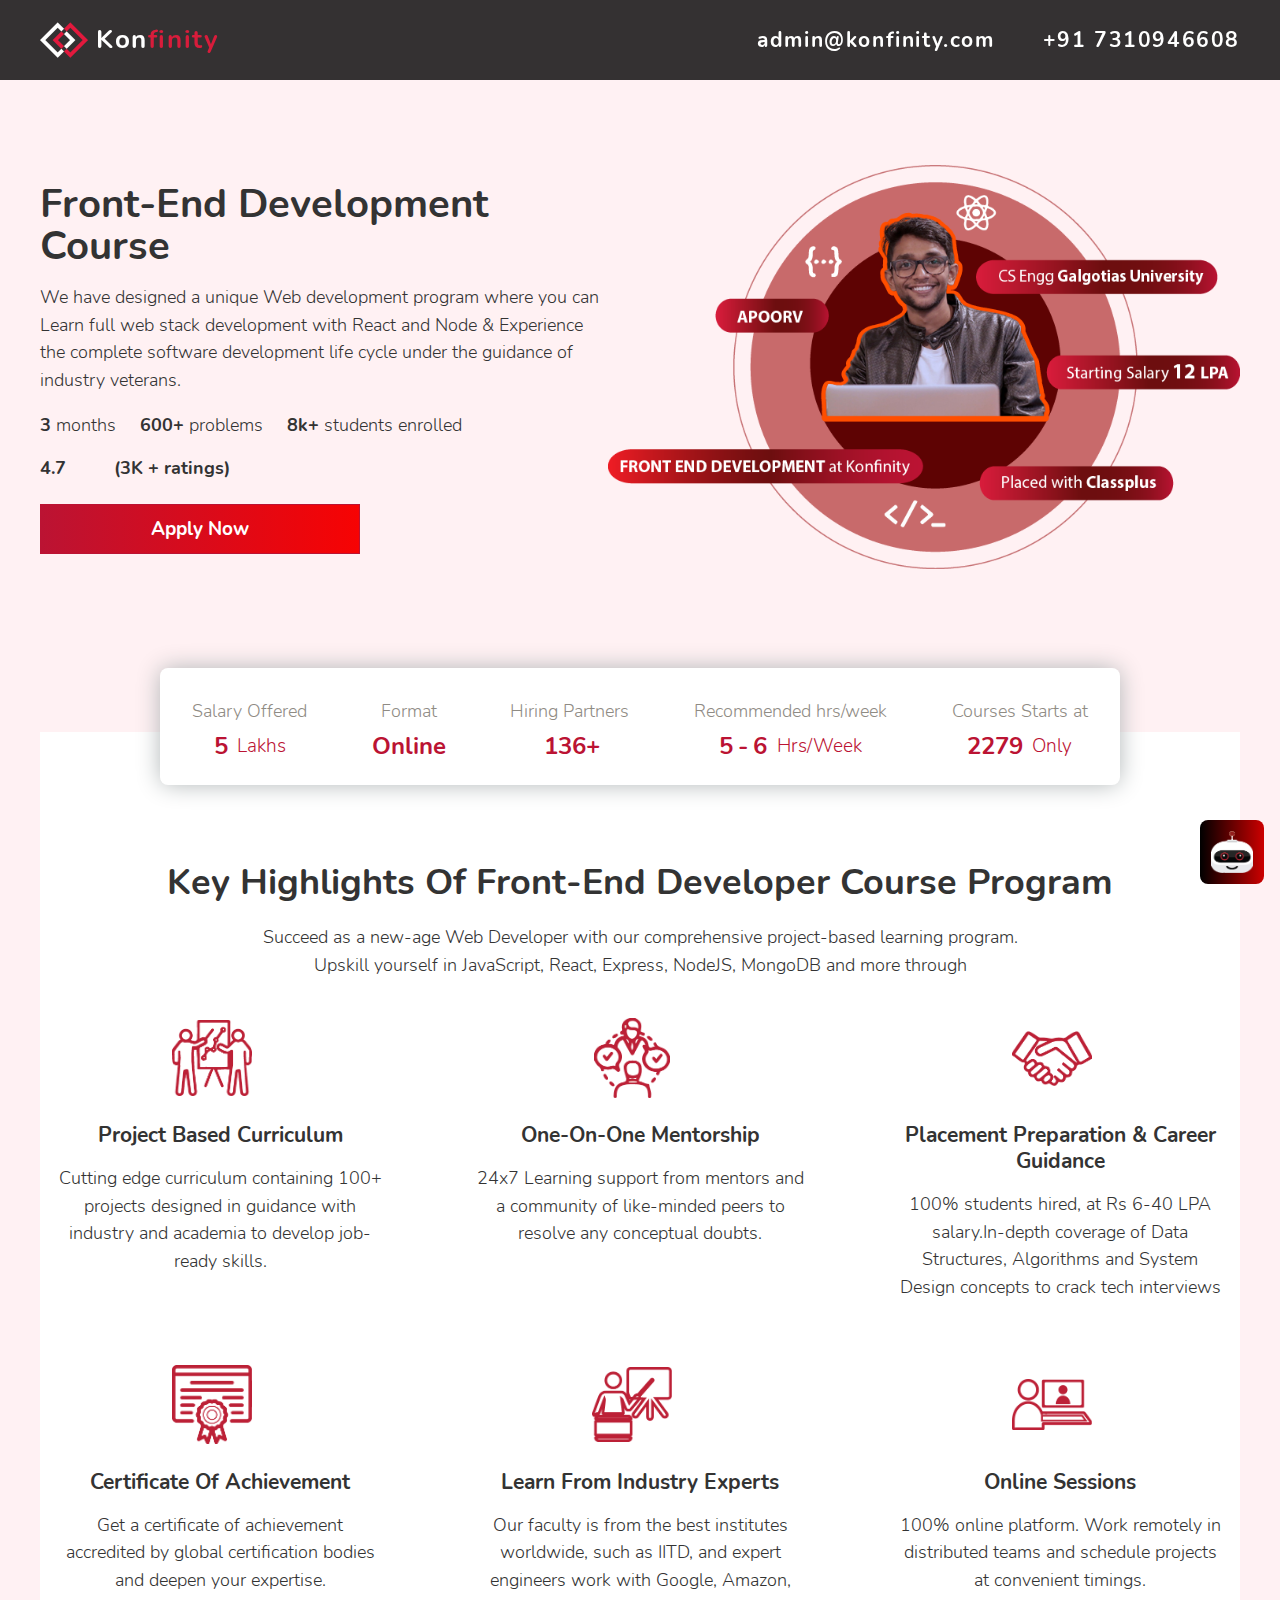
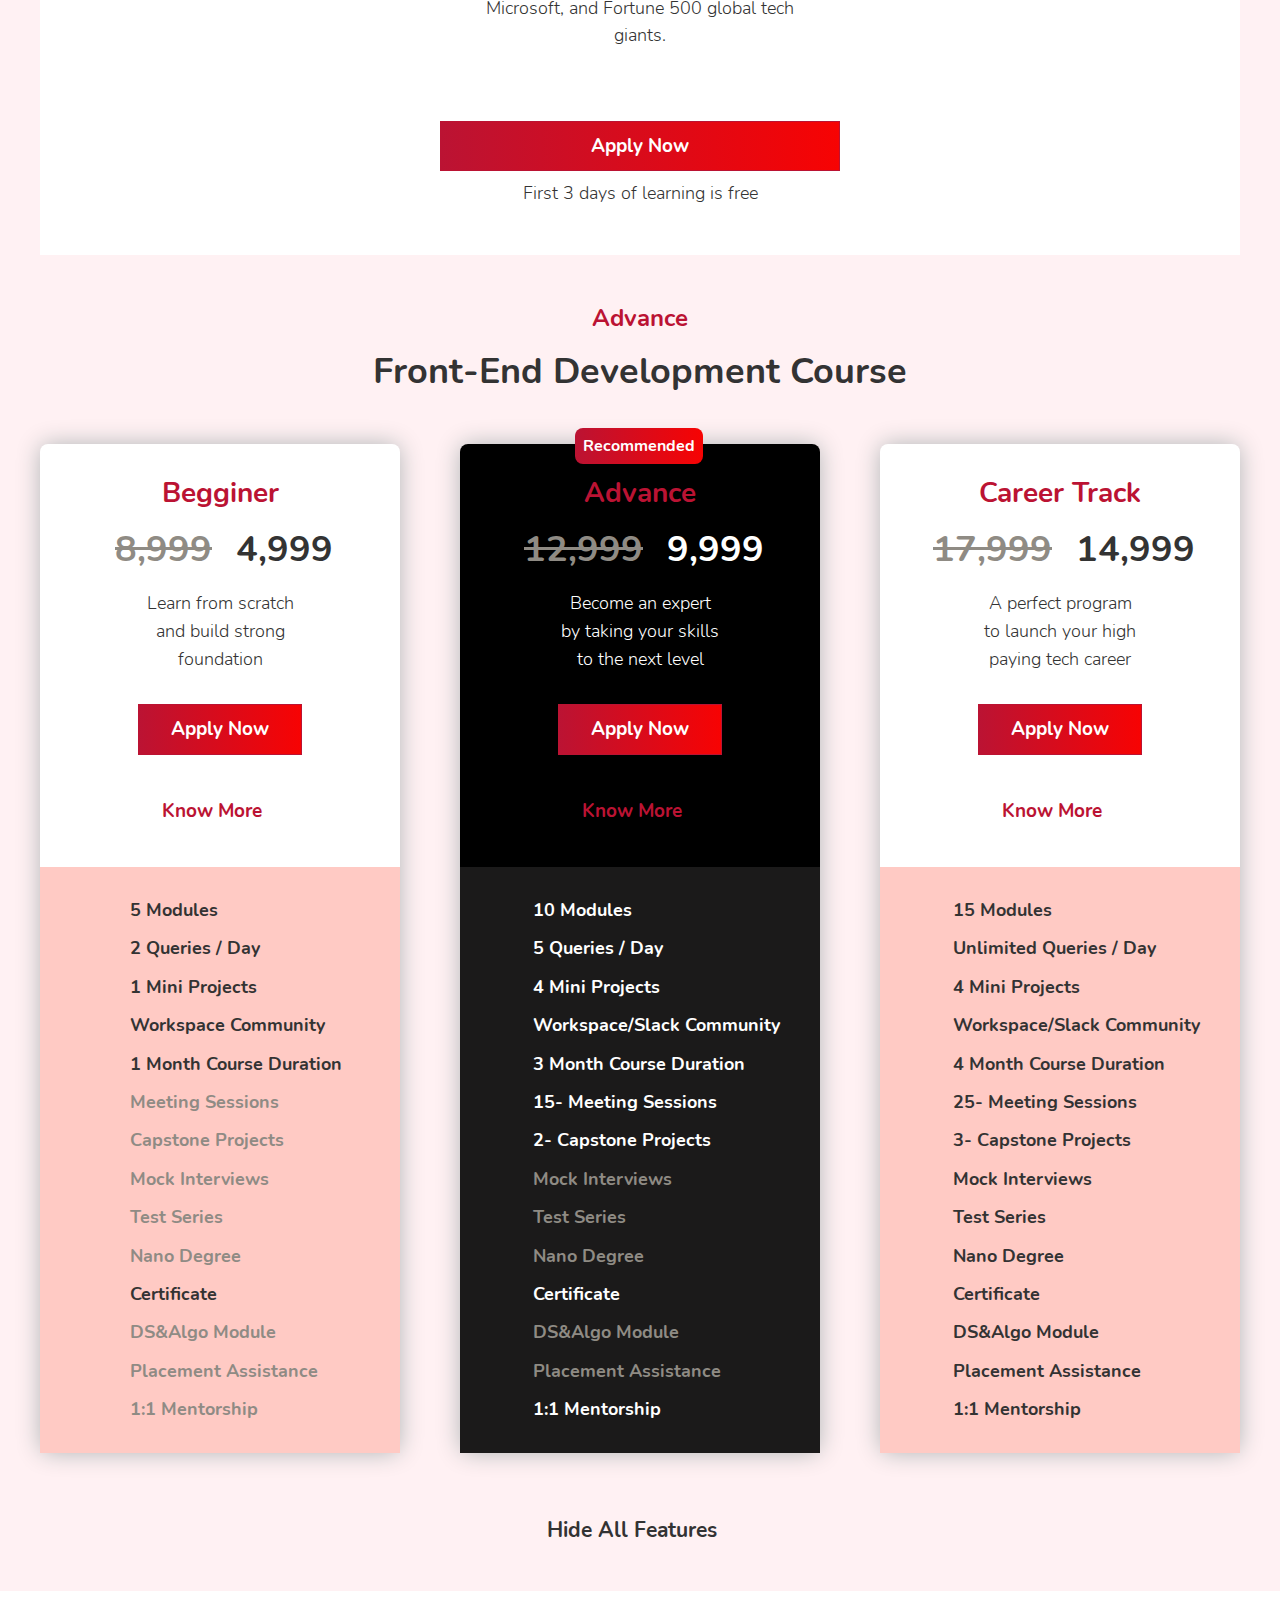
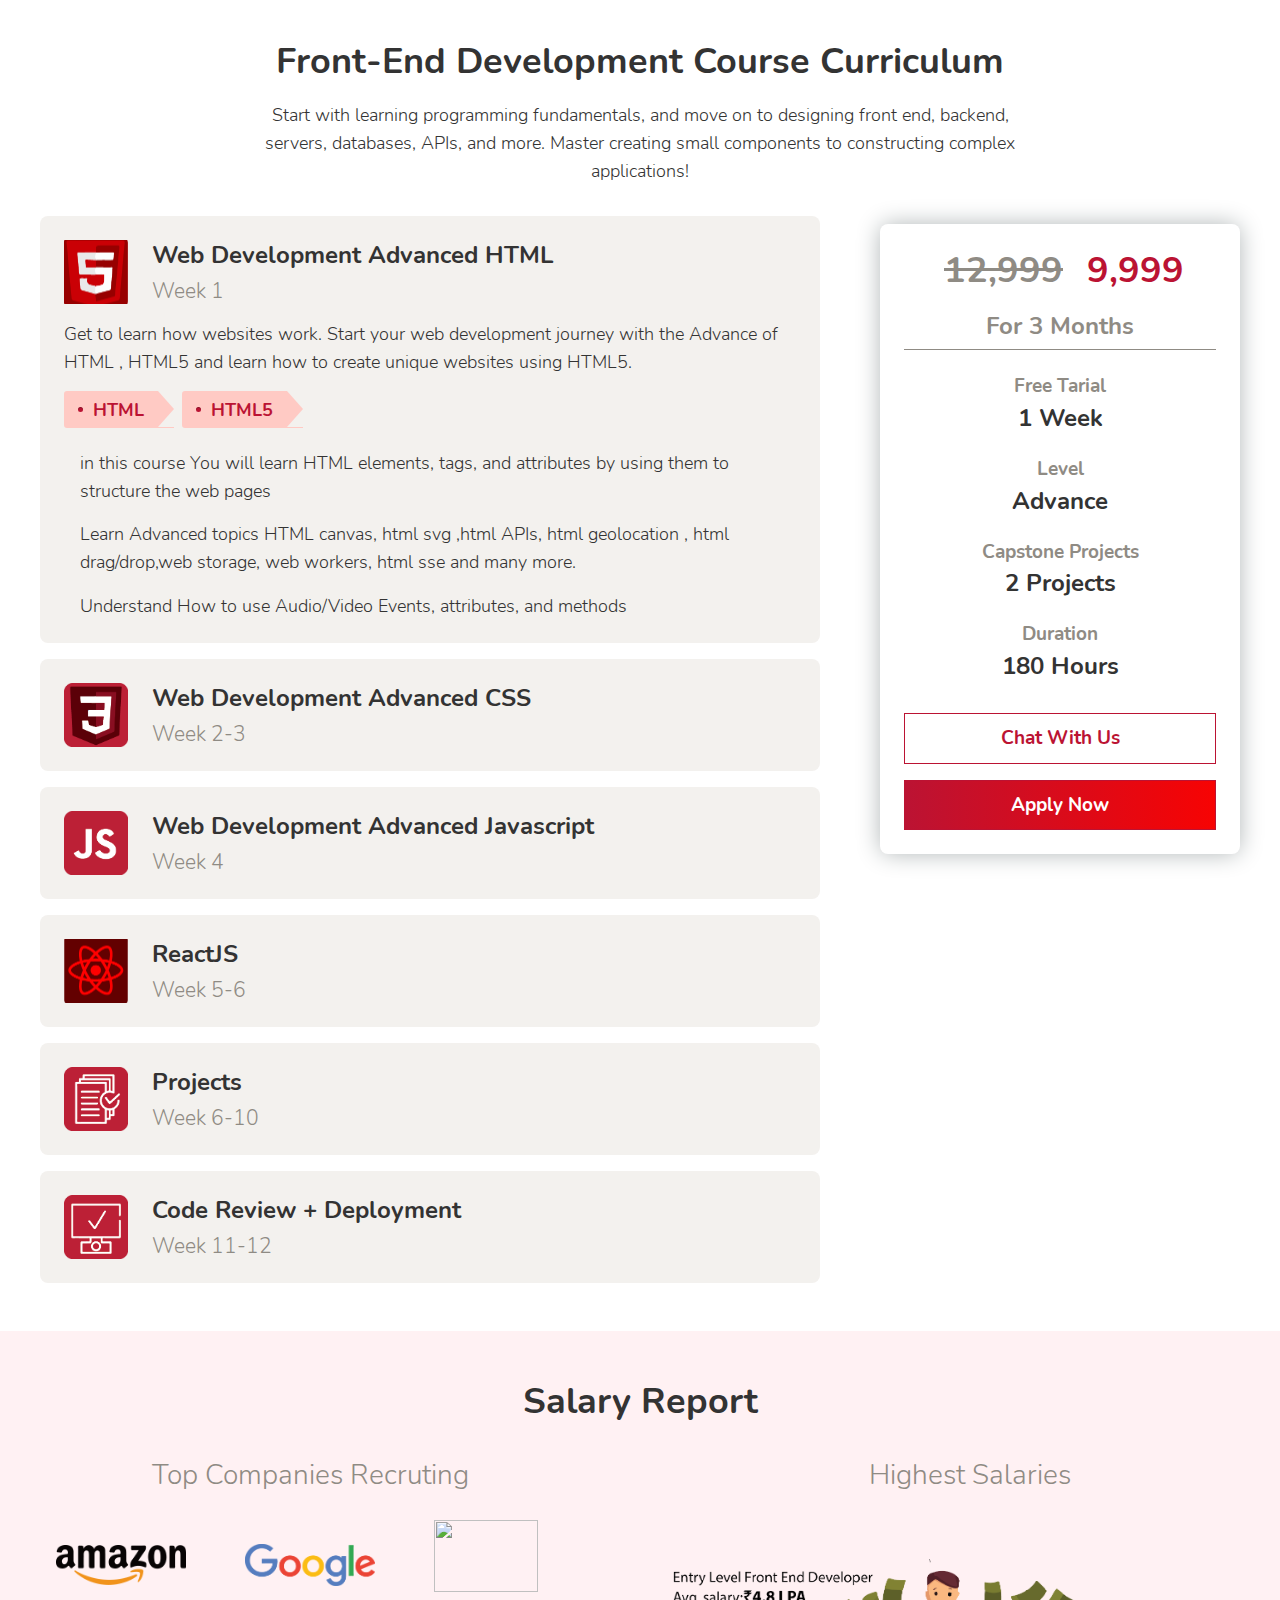
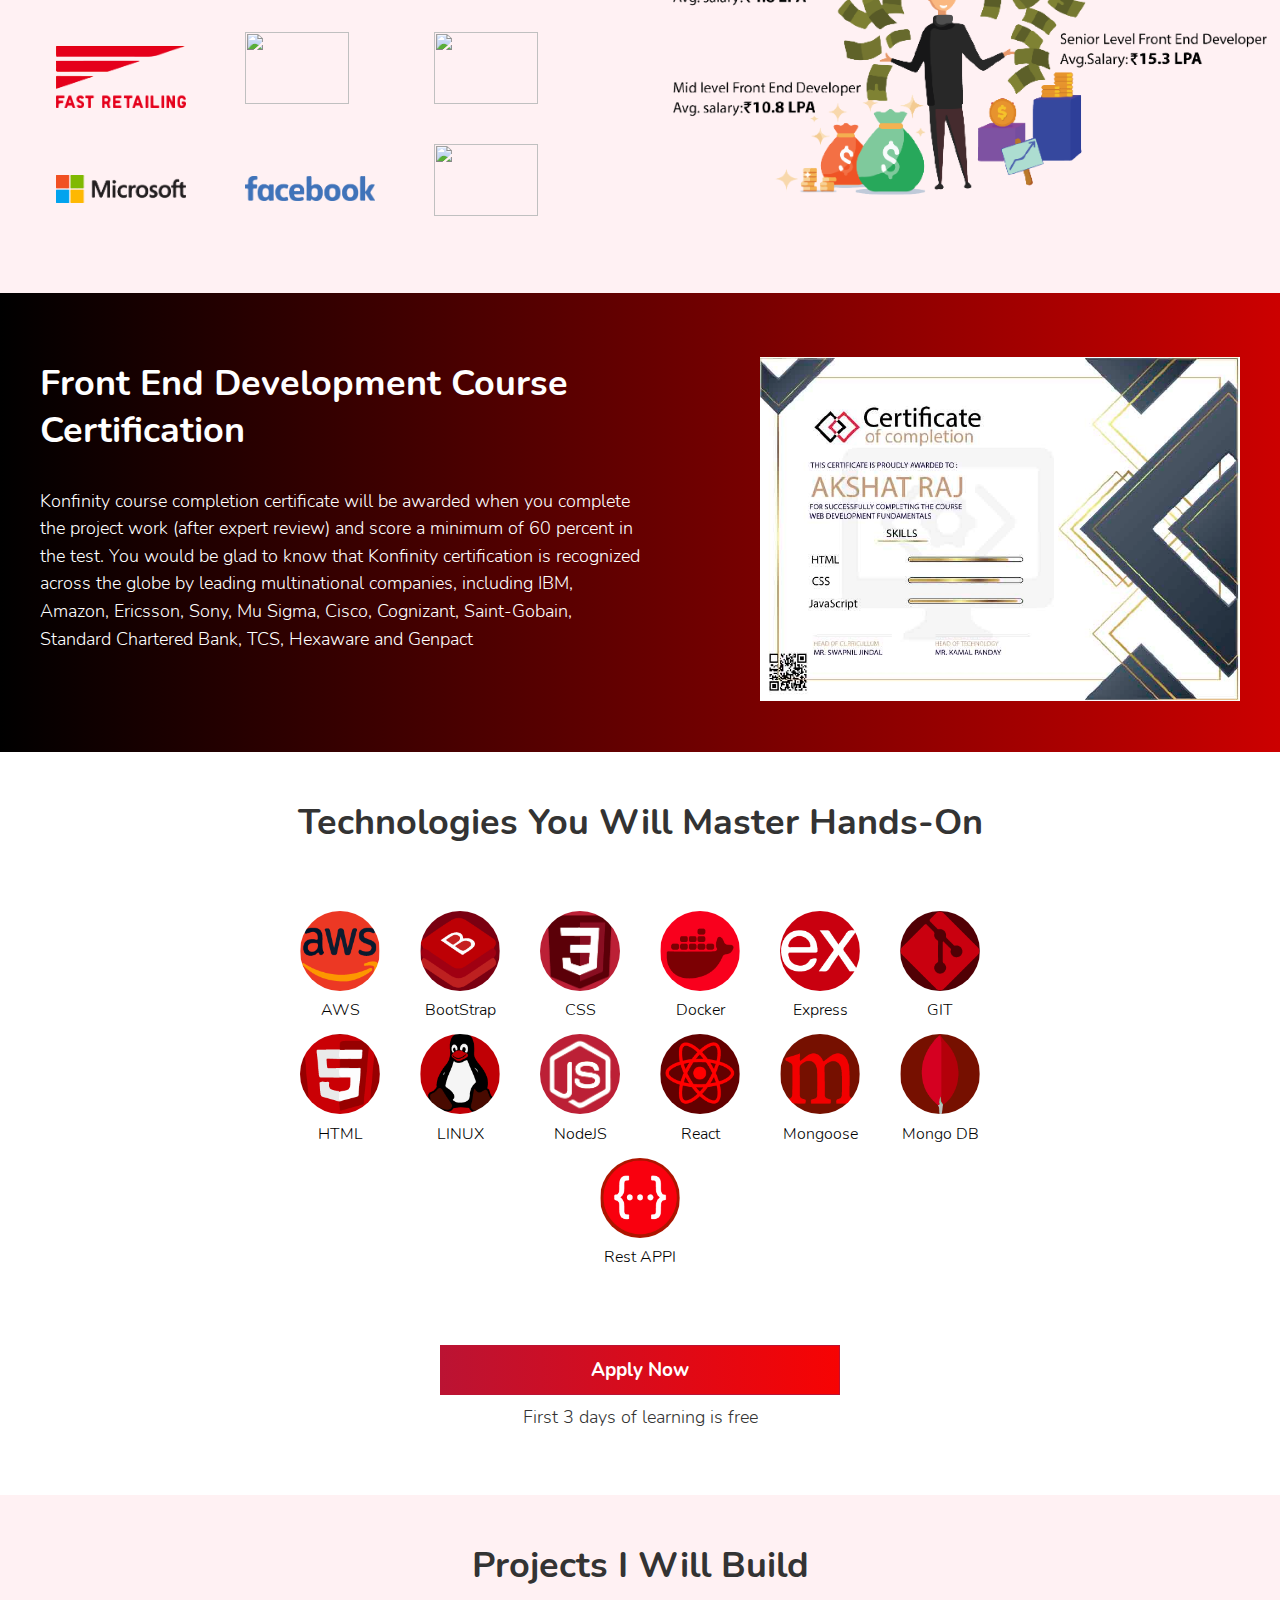
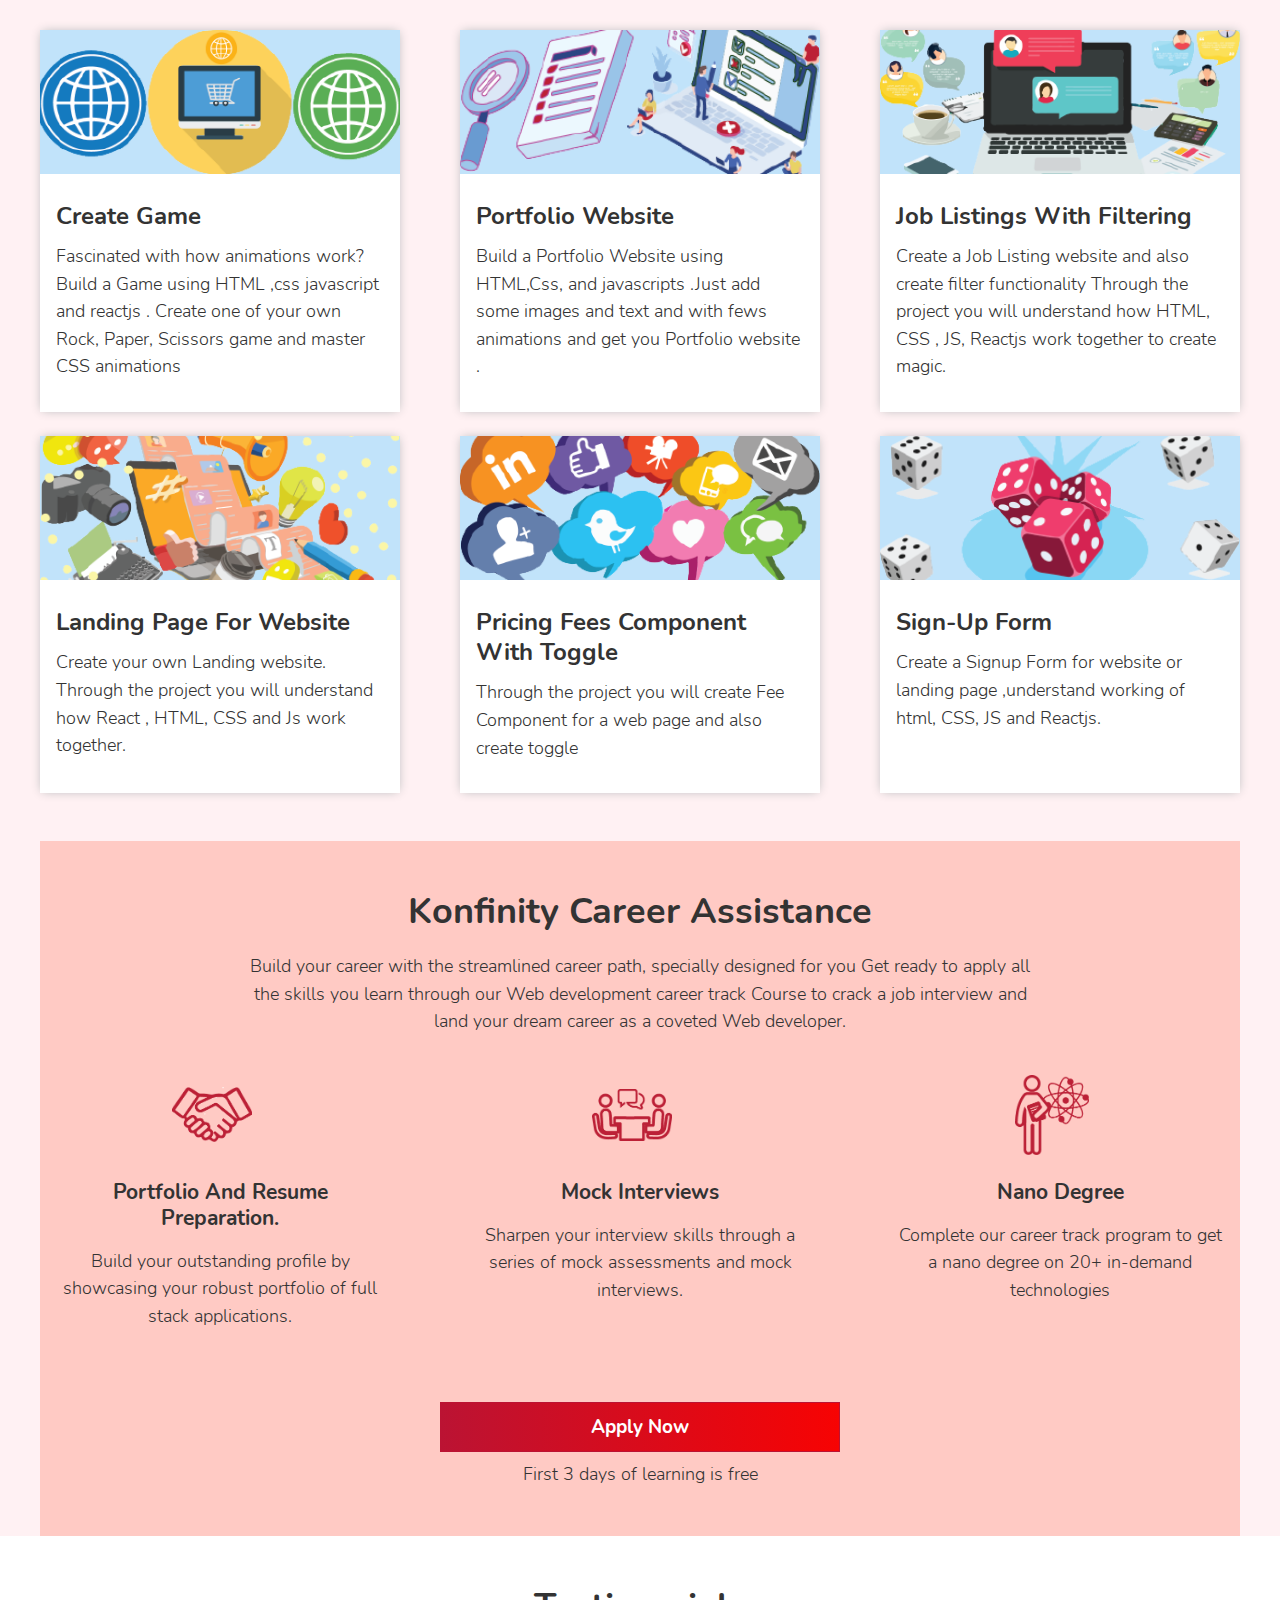
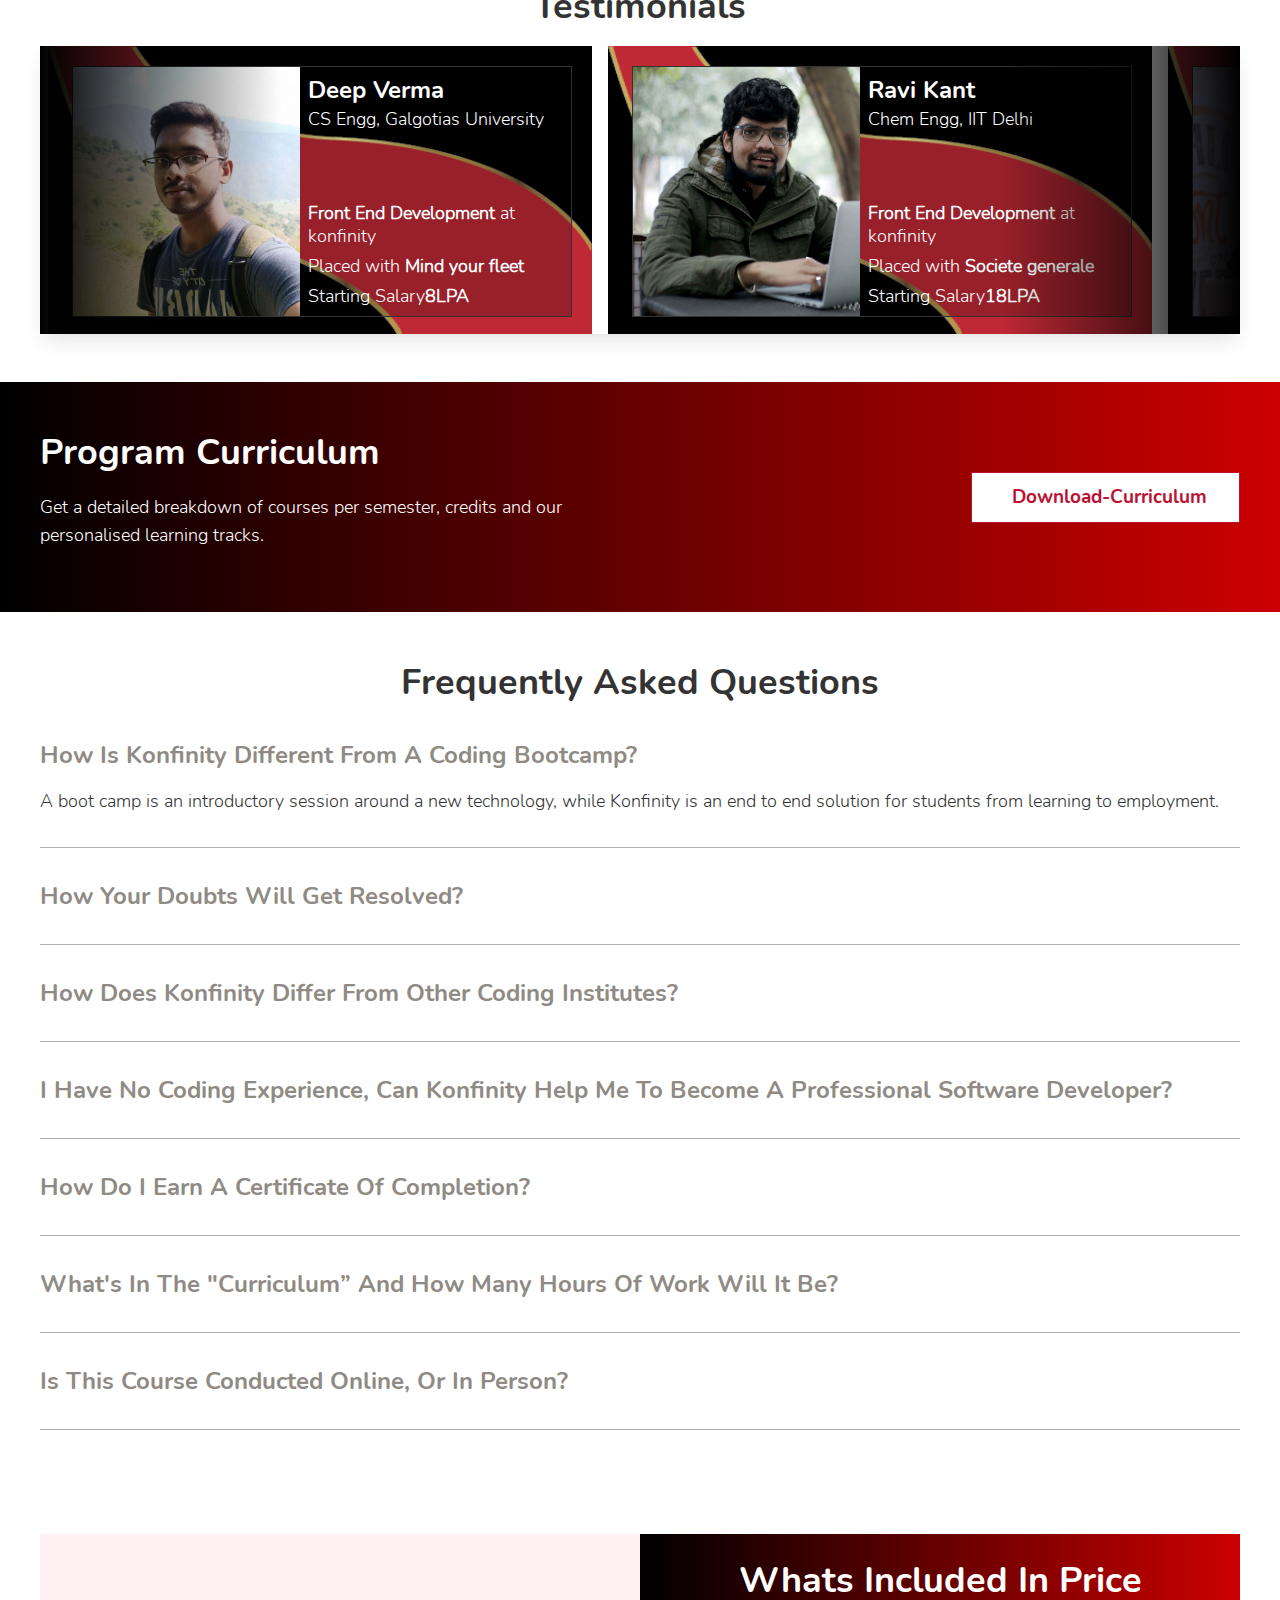
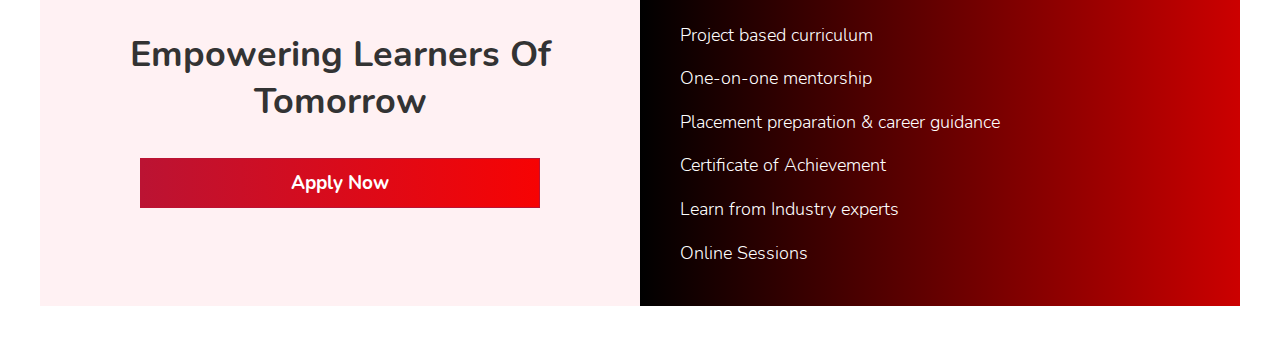
==== commit b1b11108: "/apply route added" ====
--- a/views/frontend.html
+++ b/views/frontend.html
@@ -181,7 +181,7 @@
 
 
                     <div class="button-div">
-                        <button class="accent-button">Apply Now</button>
+                        <a href="/apply"><button class="accent-button">Apply Now</button></a>
                       
 
                     </div>
@@ -304,7 +304,7 @@
                     </p>
                 </div>
                 <div class="button-div">
-                    <button class="accent-button">Apply Now</button>
+                    <a href="/apply">   <button class="accent-button">Apply Now</button></a>
                 </div>
                 <a href="#curriculum">
                     <div class="button-div" onclick="showPlan('00')">
@@ -339,7 +339,7 @@
                     <p>Become an expert by taking your skills to the next level</p>
                 </div>
                 <div class="button-div">
-                    <button class="accent-button">Apply Now</button>
+                    <a href="/apply">    <button class="accent-button">Apply Now</button></a>
                 </div>
                 <a href="#curriculum">
                     <div class="button-div" onclick="showPlan('01')">
@@ -374,7 +374,7 @@
                     <p>A perfect program to launch your high paying tech career</p>
                 </div>
                 <div class="button-div">
-                    <button class="accent-button">Apply Now</button>
+                    <a href="/apply">    <button class="accent-button">Apply Now</button></a>
                 </div>
                 <a href="#curriculum">
                     <div class="button-div" onclick="showPlan('02')">
@@ -423,7 +423,8 @@
                         <p>Learn from scratch and build strong foundation </p>
                     </div>
                     <div class="button-div">
-                        <button class="accent-button">Apply Now</button>
+                        <a href="/apply">     <button class="accent-button">Apply Now</button></a>
+
                     </div>
                     <a href="#curriculum">
                         <div class="button-div" onclick="showPlan('00')">
@@ -459,7 +460,7 @@
                         <p>Become an expert by taking your skills to the next level</p>
                     </div>
                     <div class="button-div">
-                        <button class="accent-button">Apply Now</button>
+                    <a href="/apply">    <button class="accent-button">Apply Now</button></a>
                     </div>
                     <a href="#curriculum">
                         <div class="button-div" onclick="showPlan('01')">
@@ -494,7 +495,7 @@
                         <p>A perfect program to launch your high paying tech career</p>
                     </div>
                     <div class="button-div">
-                        <button class="accent-button">Apply Now</button>
+                        <a href="/apply">    <button class="accent-button">Apply Now</button></a>
                     </div>
                     <a href="#curriculum">
                         <div class="button-div" onclick="showPlan('02')">
@@ -715,7 +716,7 @@
                             <div class="button-div">
                                 <a href="https://api.whatsapp.com/send?phone=917310946608" target="blank"><button
                                         class="border-button">Chat with us</button></a>
-                                <button class="accent-button">Apply Now</button>
+                                        <a href="/apply">  <button class="accent-button">Apply Now</button></a>
                             </div>
                         </div>
 
@@ -982,7 +983,7 @@
                             <div class="button-div">
                                 <a href="https://api.whatsapp.com/send?phone=917310946608" target="blank"><button
                                         class="border-button">Chat with us</button></a>
-                                <button class="accent-button">Apply Now</button>
+                                        <a href="/apply"><button class="accent-button">Apply Now</button></a>
                             </div>
                         </div>
 
@@ -1290,7 +1291,7 @@
                             <div class="button-div">
                                 <a href="https://api.whatsapp.com/send?phone=917310946608" target="blank"><button
                                         class="border-button">Chat with us</button></a>
-                                <button class="accent-button">Apply Now</button>
+                                        <a href="/apply">  <button class="accent-button">Apply Now</button></a>
                             </div>
                         </div>
 
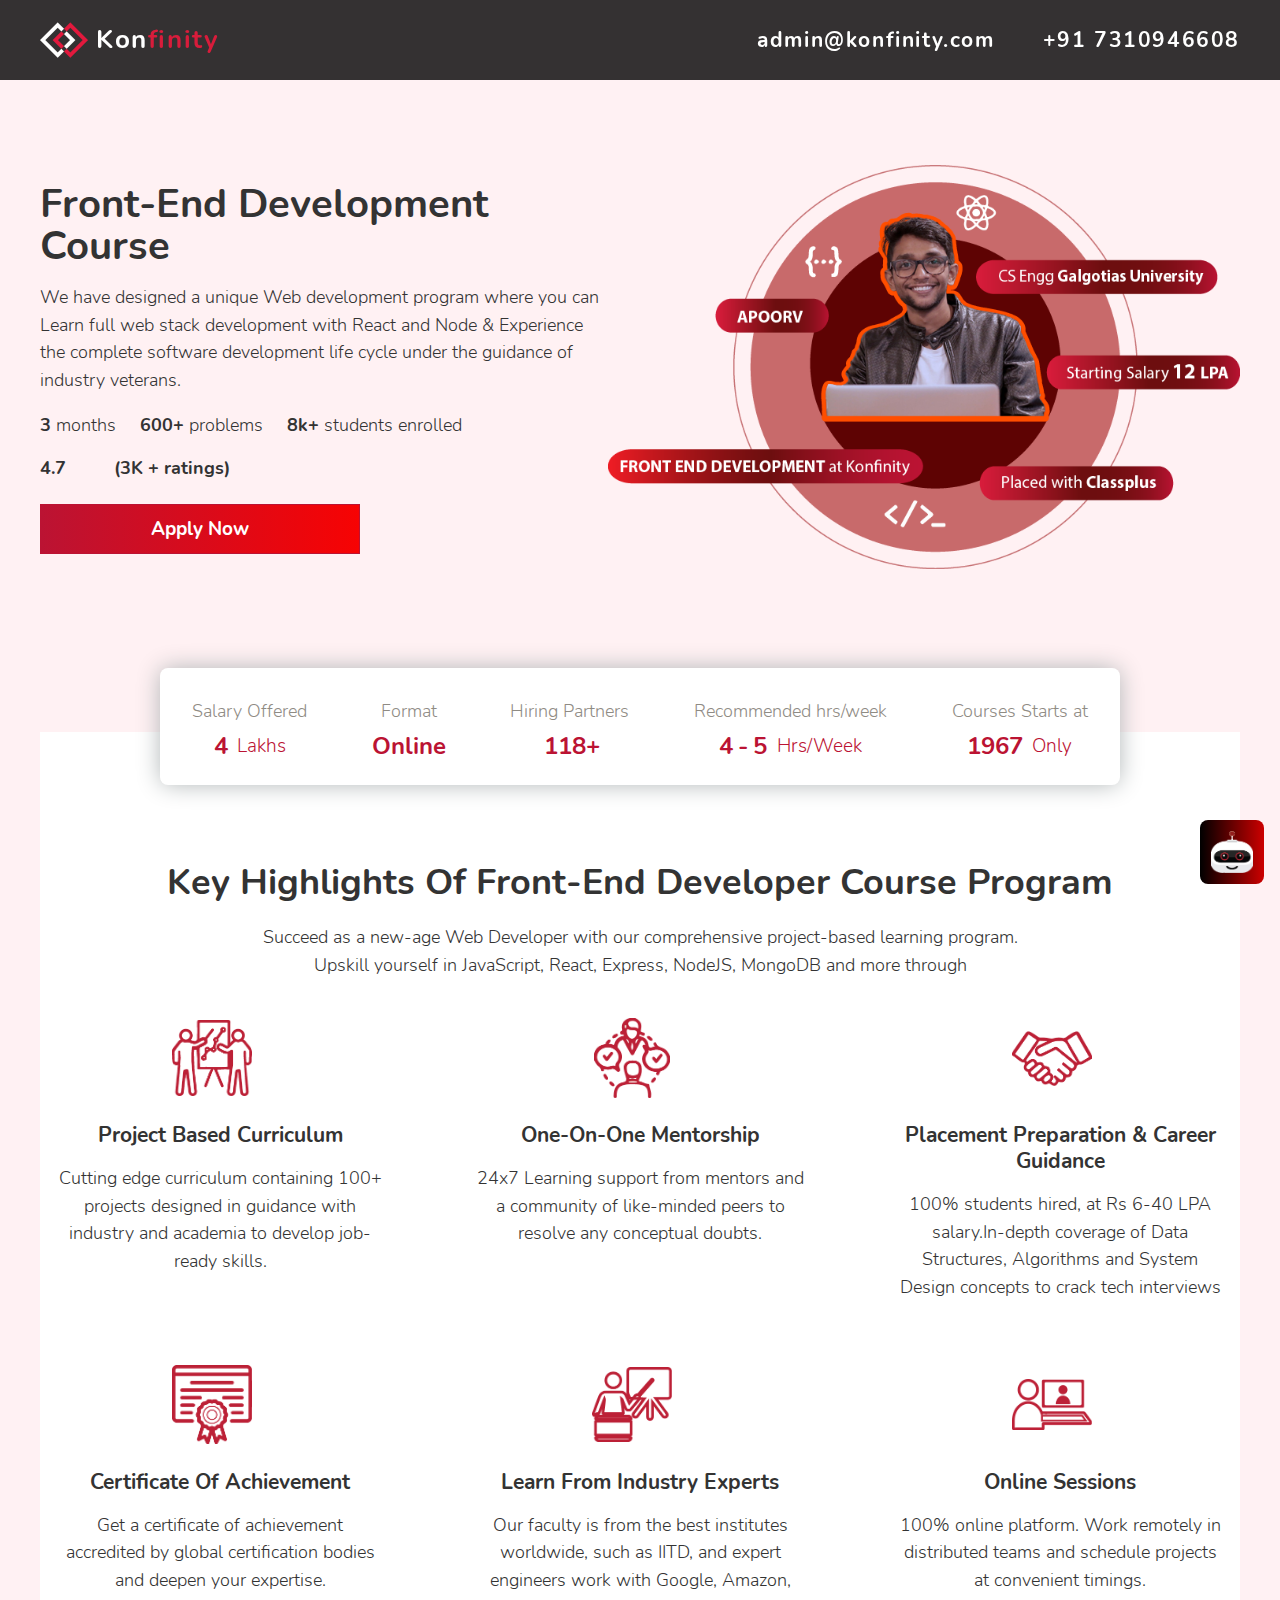
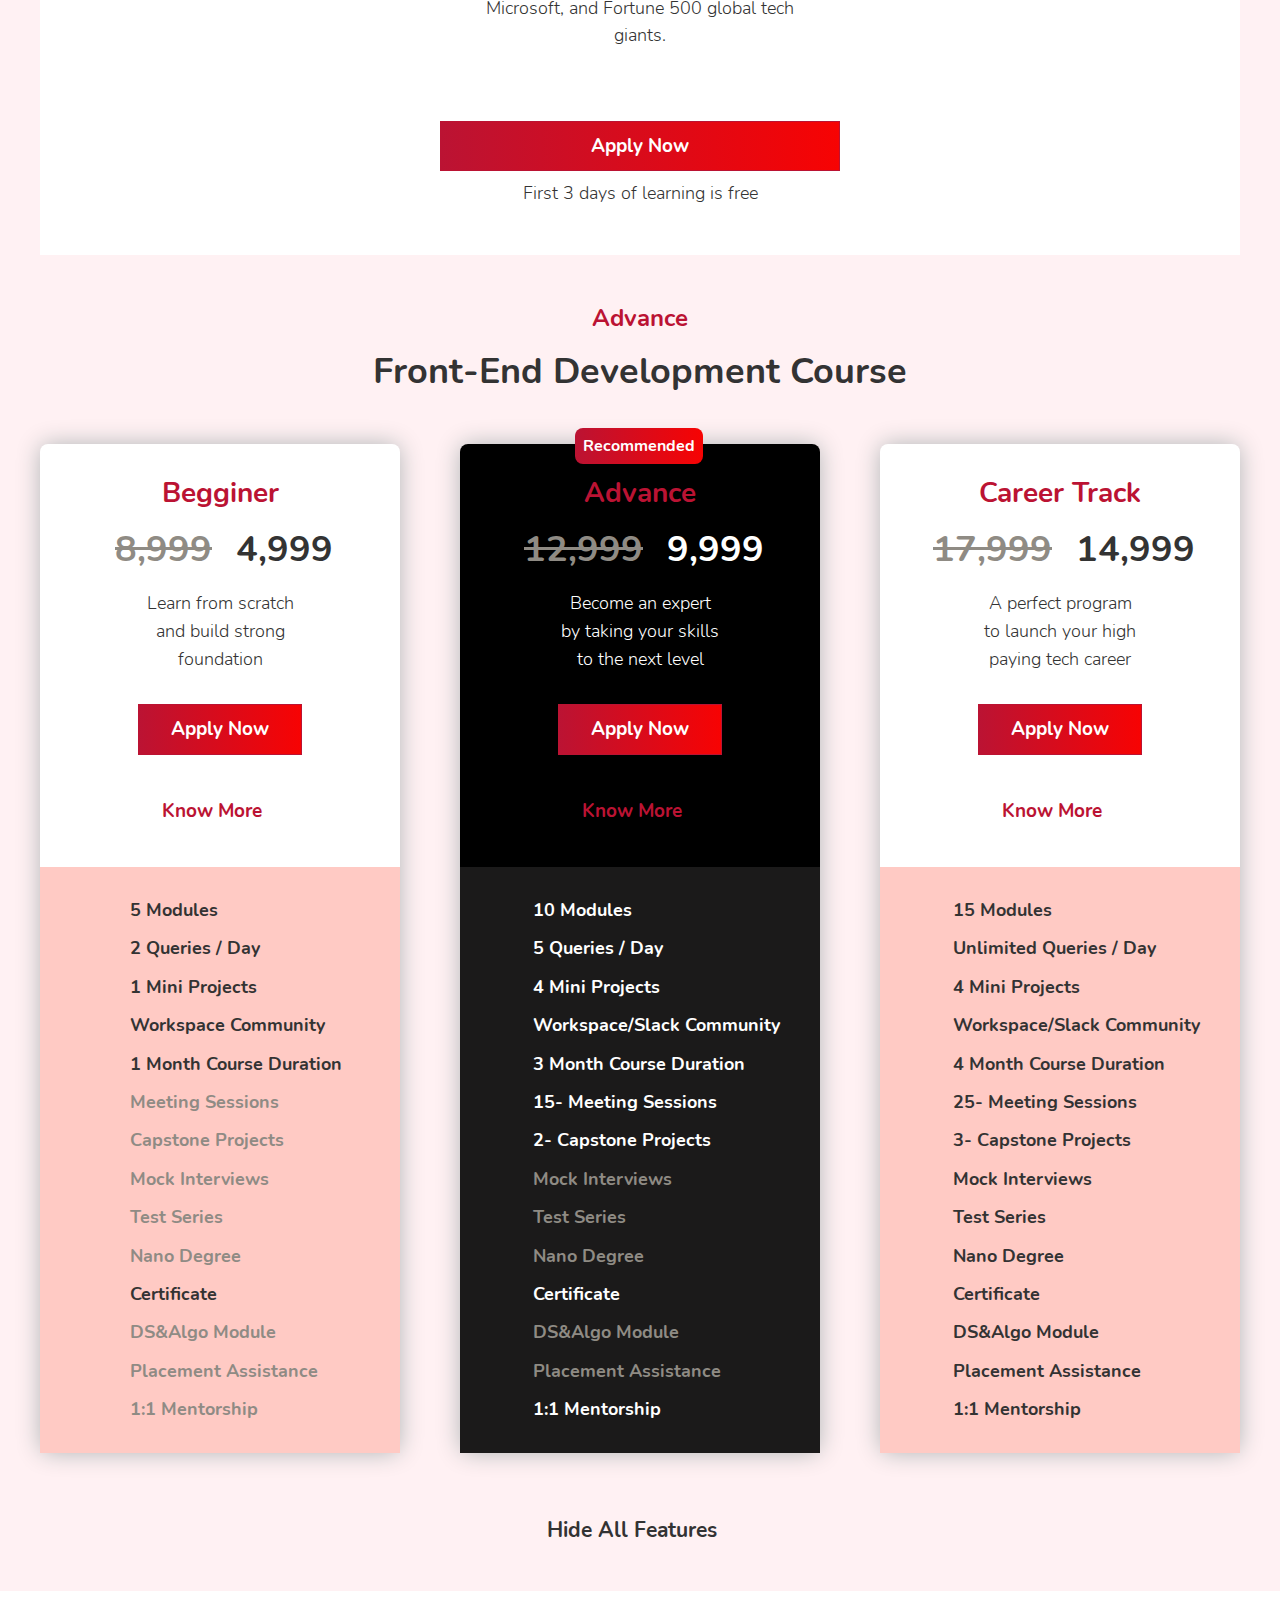
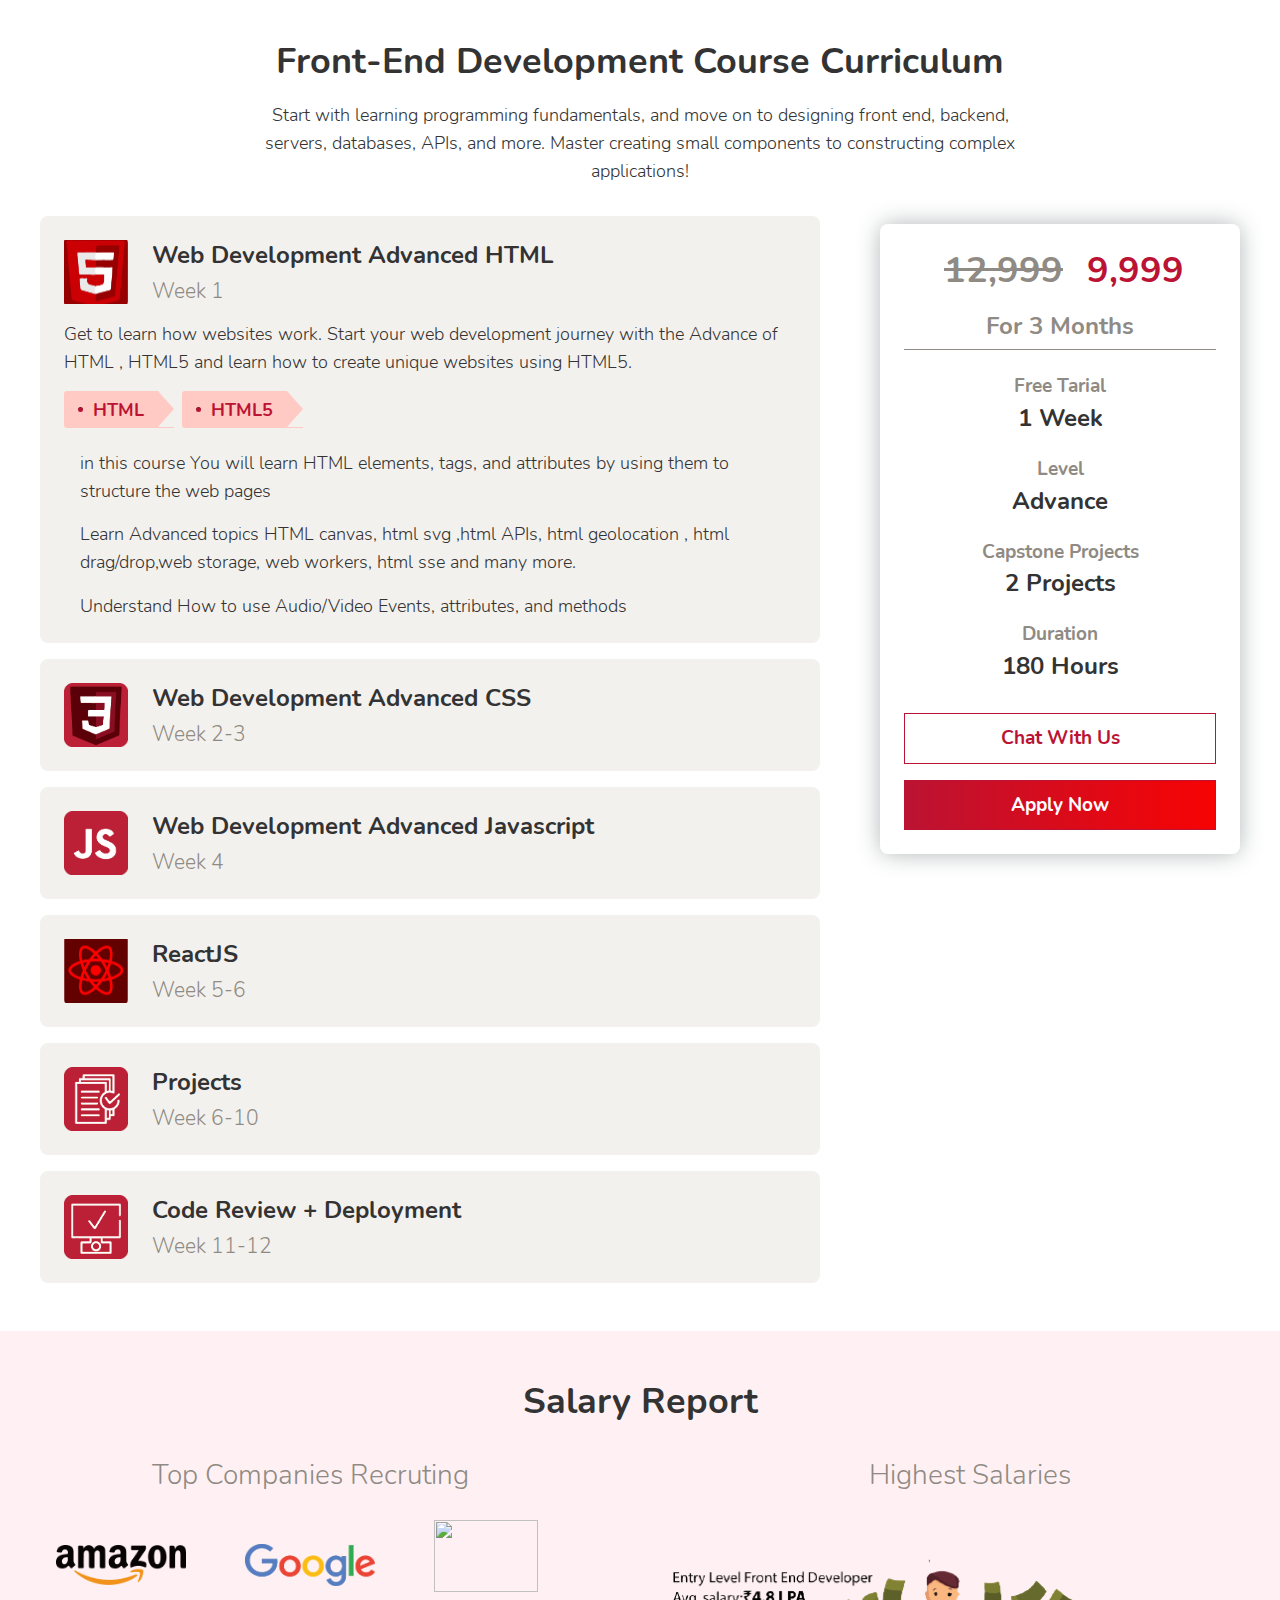
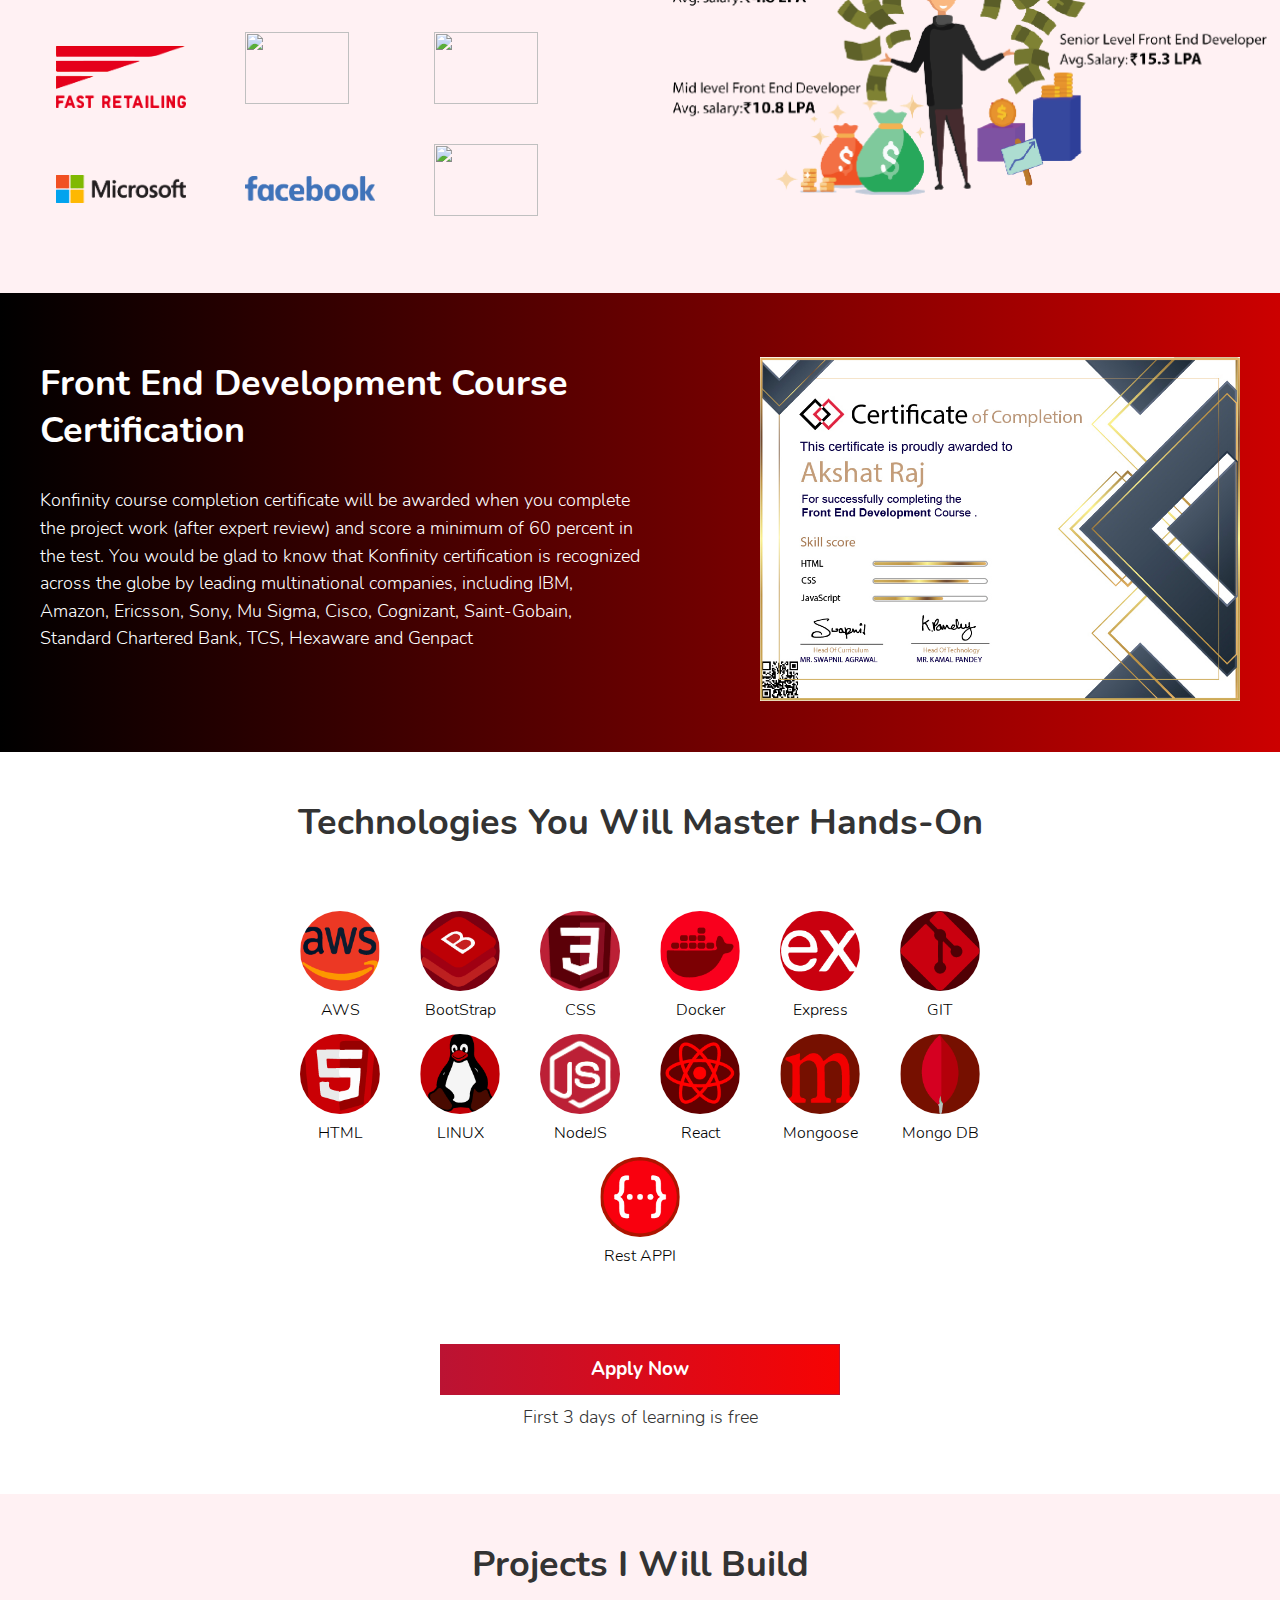
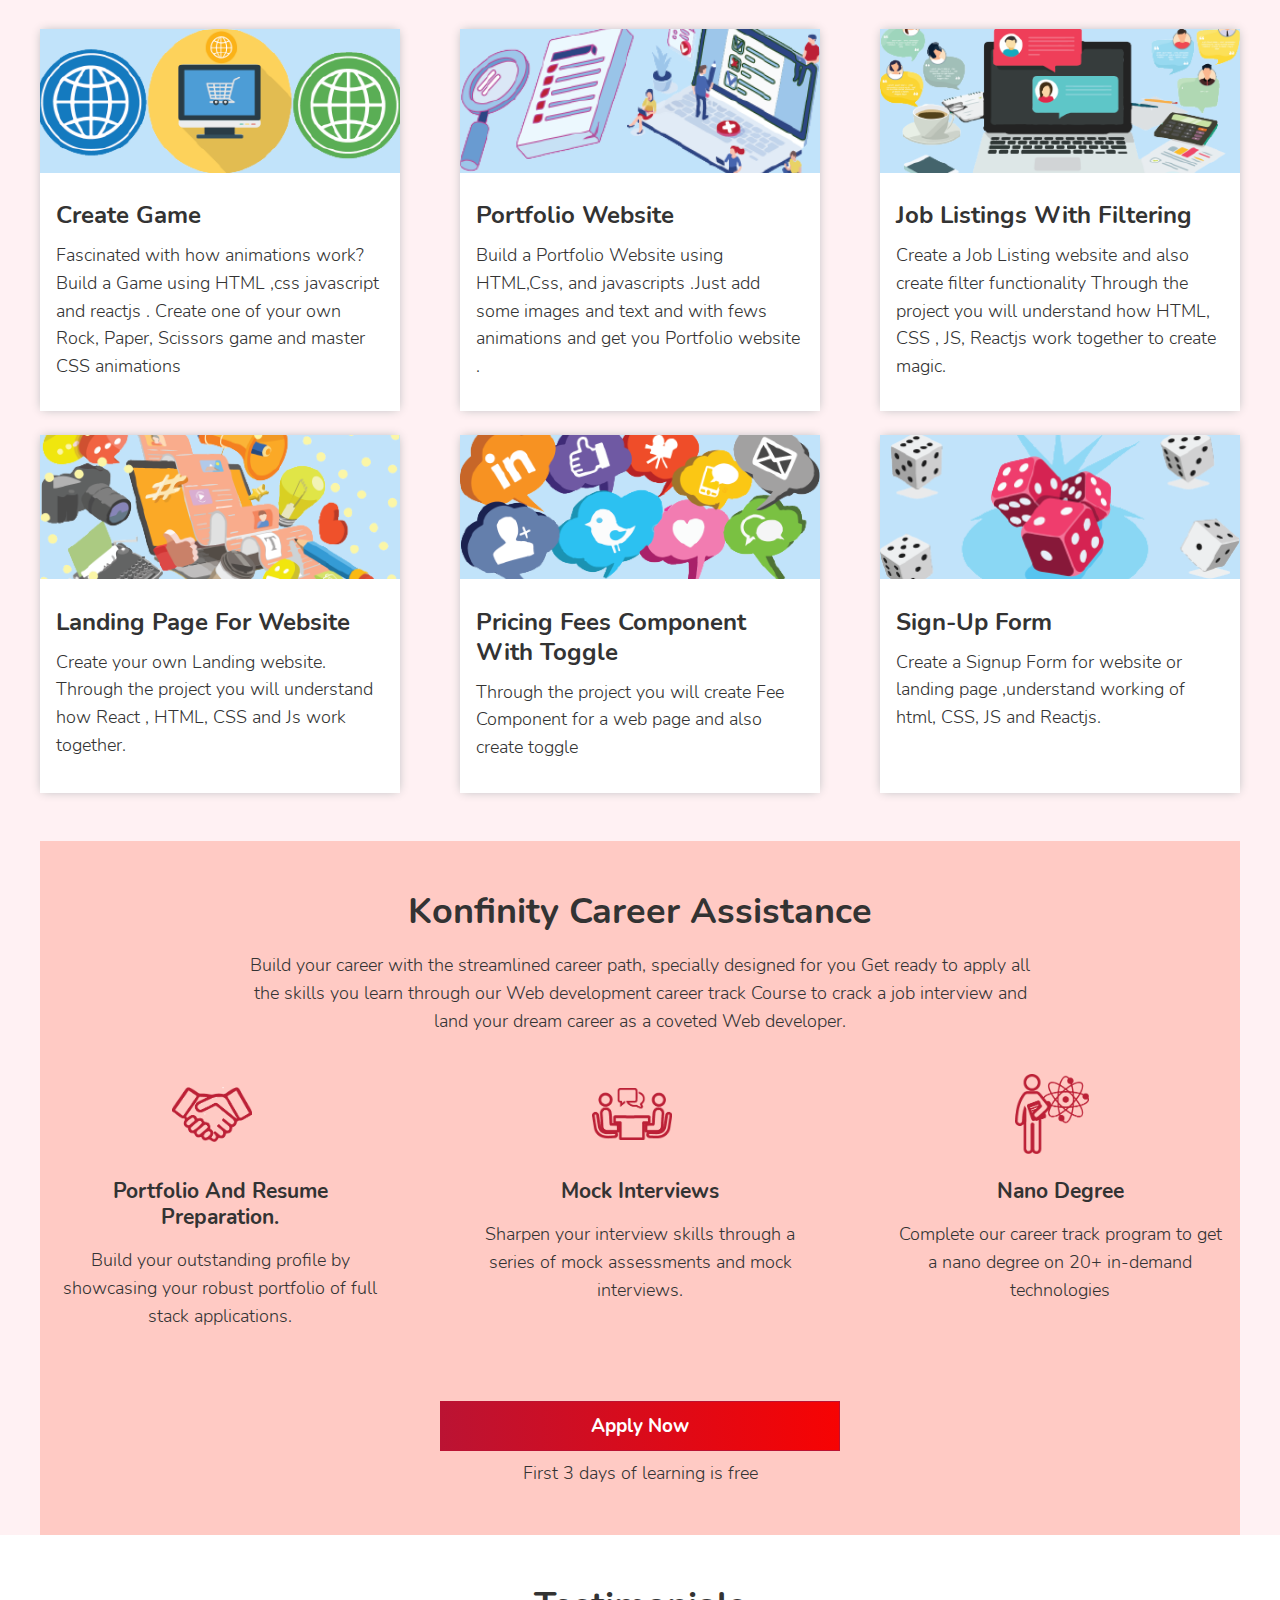
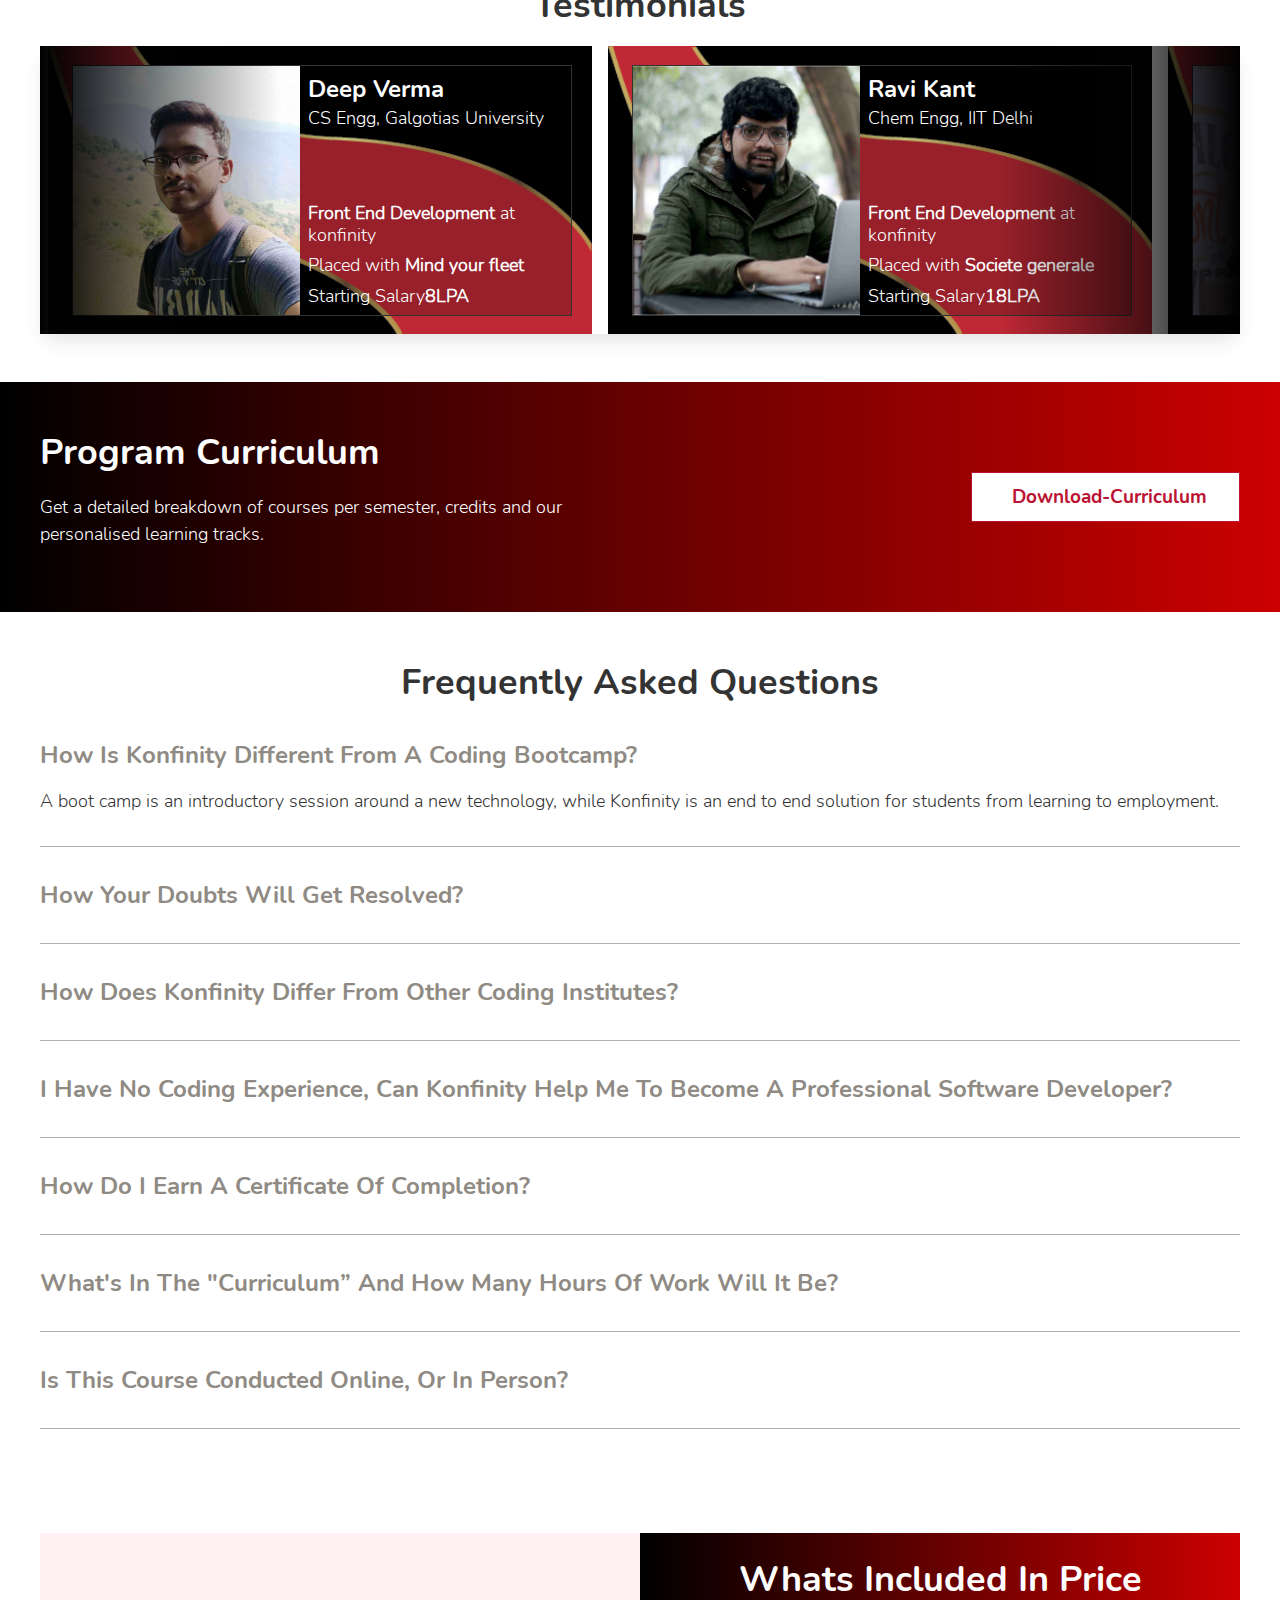
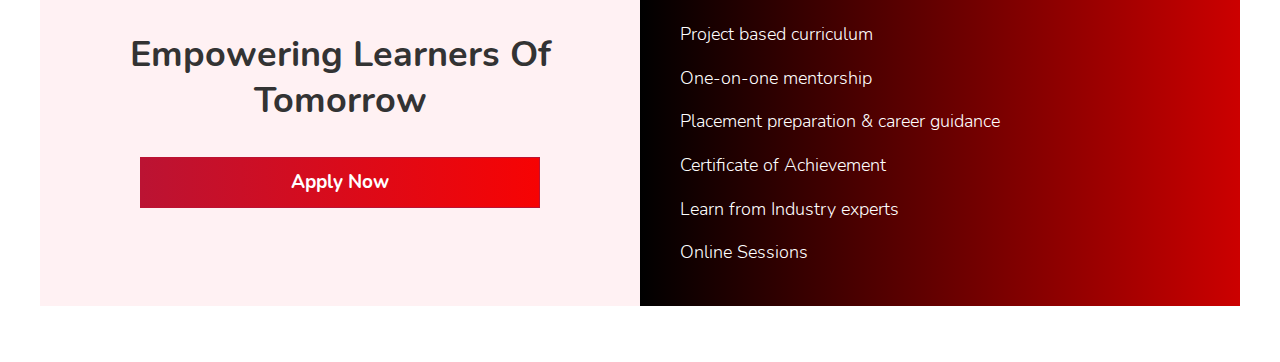
==== commit d642a02b: "compressed images added" ====
--- a/views/frontend.html
+++ b/views/frontend.html
@@ -93,16 +93,16 @@
     </header>
 
     <main>
-        <div class="popupComponent videoComponent" id="popupVideo" onclick="hideVideo()">
-            <i class="fas fa-times" id="close-button" onclick="hideVideo()"></i>
-
-            <iframe id="video" src="https://www.youtube.com/embed/P8c3q5c4D5s" frameborder="0"
+        <div class="popupComponent videoComponent" id="popupVideo" onclick="hide('popupVideo')">
+            <i class="fas fa-times" id="close-button" onclick="hide('popupVideo')"></i>
+
+            <iframe id="video" src="https://www.youtube.com/embed/ZWlwzBxnK1Q" frameborder="0"
                 allow="accelerometer; autoplay; encrypted-media; gyroscope; picture-in-picture"
                 allowfullscreen=""></iframe>
         </div>
 
         <div class="popupComponent formComponent" id="popupForm">
-            <i class="fas fa-times" id="close-button" onclick="hidePopupForm()"></i>
+            <i class="fas fa-times" id="close-button" onclick="hide('popupForm')"></i>
             <div>
                 <article>
                     <h2>Welcome</h2>
@@ -118,11 +118,11 @@
             </div>
         </div>
 
-        <div class="popupComponent certificateComponent" id="popupCertificate" onclick="hideCertificate()">
-            <i class="fas fa-times" id="close-button" onclick="hideCertificate()"></i>
+        <div class="popupComponent certificateComponent" id="popupCertificate" onclick="hide('popupCertificate')">
+            <i class="fas fa-times" id="close-button" onclick="hide('popupCertificate')"></i>
 
             <figure>
-                <img src="../images/certificate.jpg">
+                <img src="../images/front end dev..jpg">
             </figure>
         </div>
 
@@ -154,7 +154,7 @@
                         <div class="video-button-wrap">
                             <h1>Front-End development Course</h1>
                             <figure class="mobie-play-button">
-                                <img onclick="displayVideo()" src="../images/play icom.png">
+                                <img onclick="display('popupVideo')" src="../images/play icom.png">
                             </figure>
                         </div>
                         <p>We have designed a unique Web development program where you can Learn full web stack
@@ -187,7 +187,7 @@
                     </div>
                 </div>
                 <figure class="hero-image">
-                    <i onclick="displayVideo()" class="fas fa-play"></i>
+                    <i onclick="display('popupVideo')" class="fas fa-play"></i>
                     <img src="../images/newboi frontend.png" alt="">
                 </figure>
               
@@ -1366,8 +1366,8 @@
                         Chartered Bank, TCS, Hexaware and Genpact</p>
 
                 </article>
-                <figure onclick="displayCertificate()">
-                    <img src="../images//certificate.jpg" alt="">
+                <figure onclick="display('popupCertificate')">
+                    <img src="../images/front end dev..jpg" alt="">
                 </figure>
             </div>
         </section>
@@ -1740,7 +1740,7 @@
                     <p>Get a detailed breakdown of courses per semester, credits and our personalised learning tracks.
                     </p>
                 </article>
-                <div onclick="displayPopupForm()"><button class="border-button"><i
+                <div onclick="display('popupForm')"><button class="border-button"><i
                             class="fas fa-arrow-down"></i>download-curriculum</button></div>
             </div>
         </section>
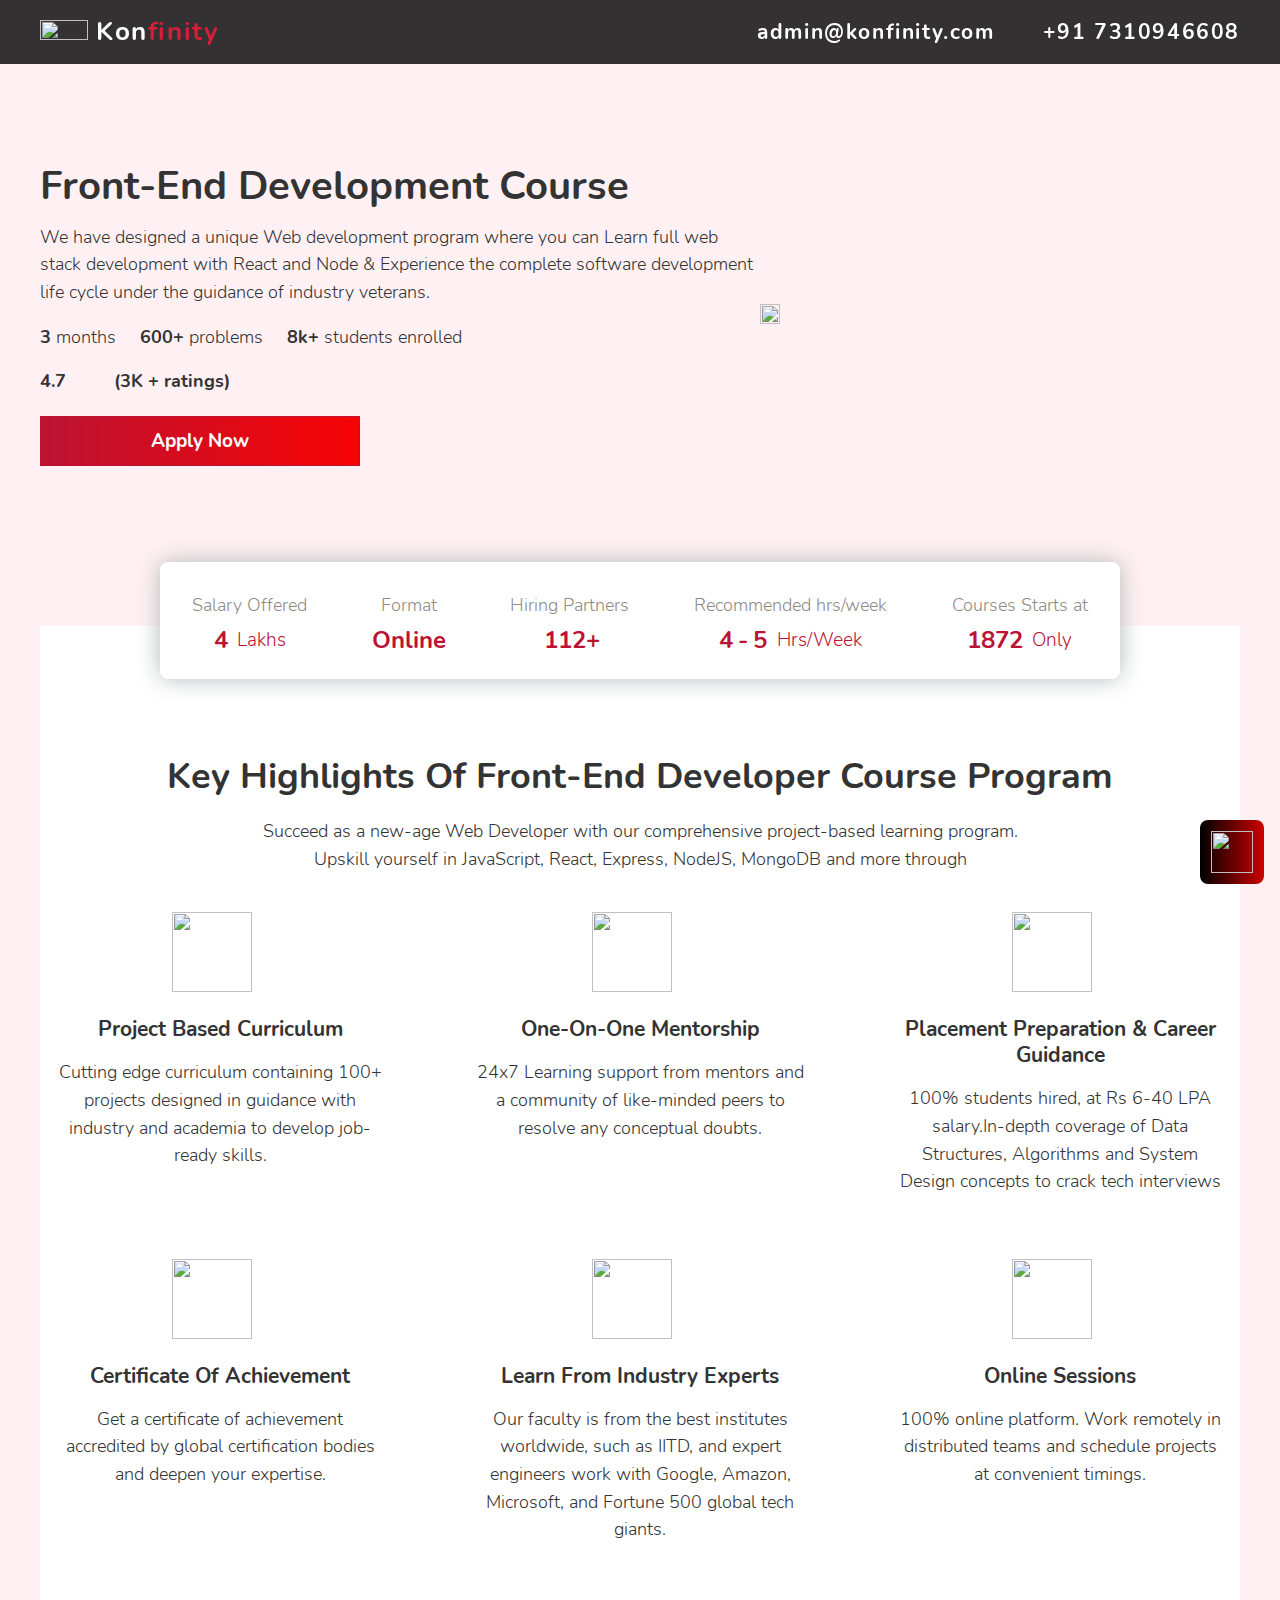
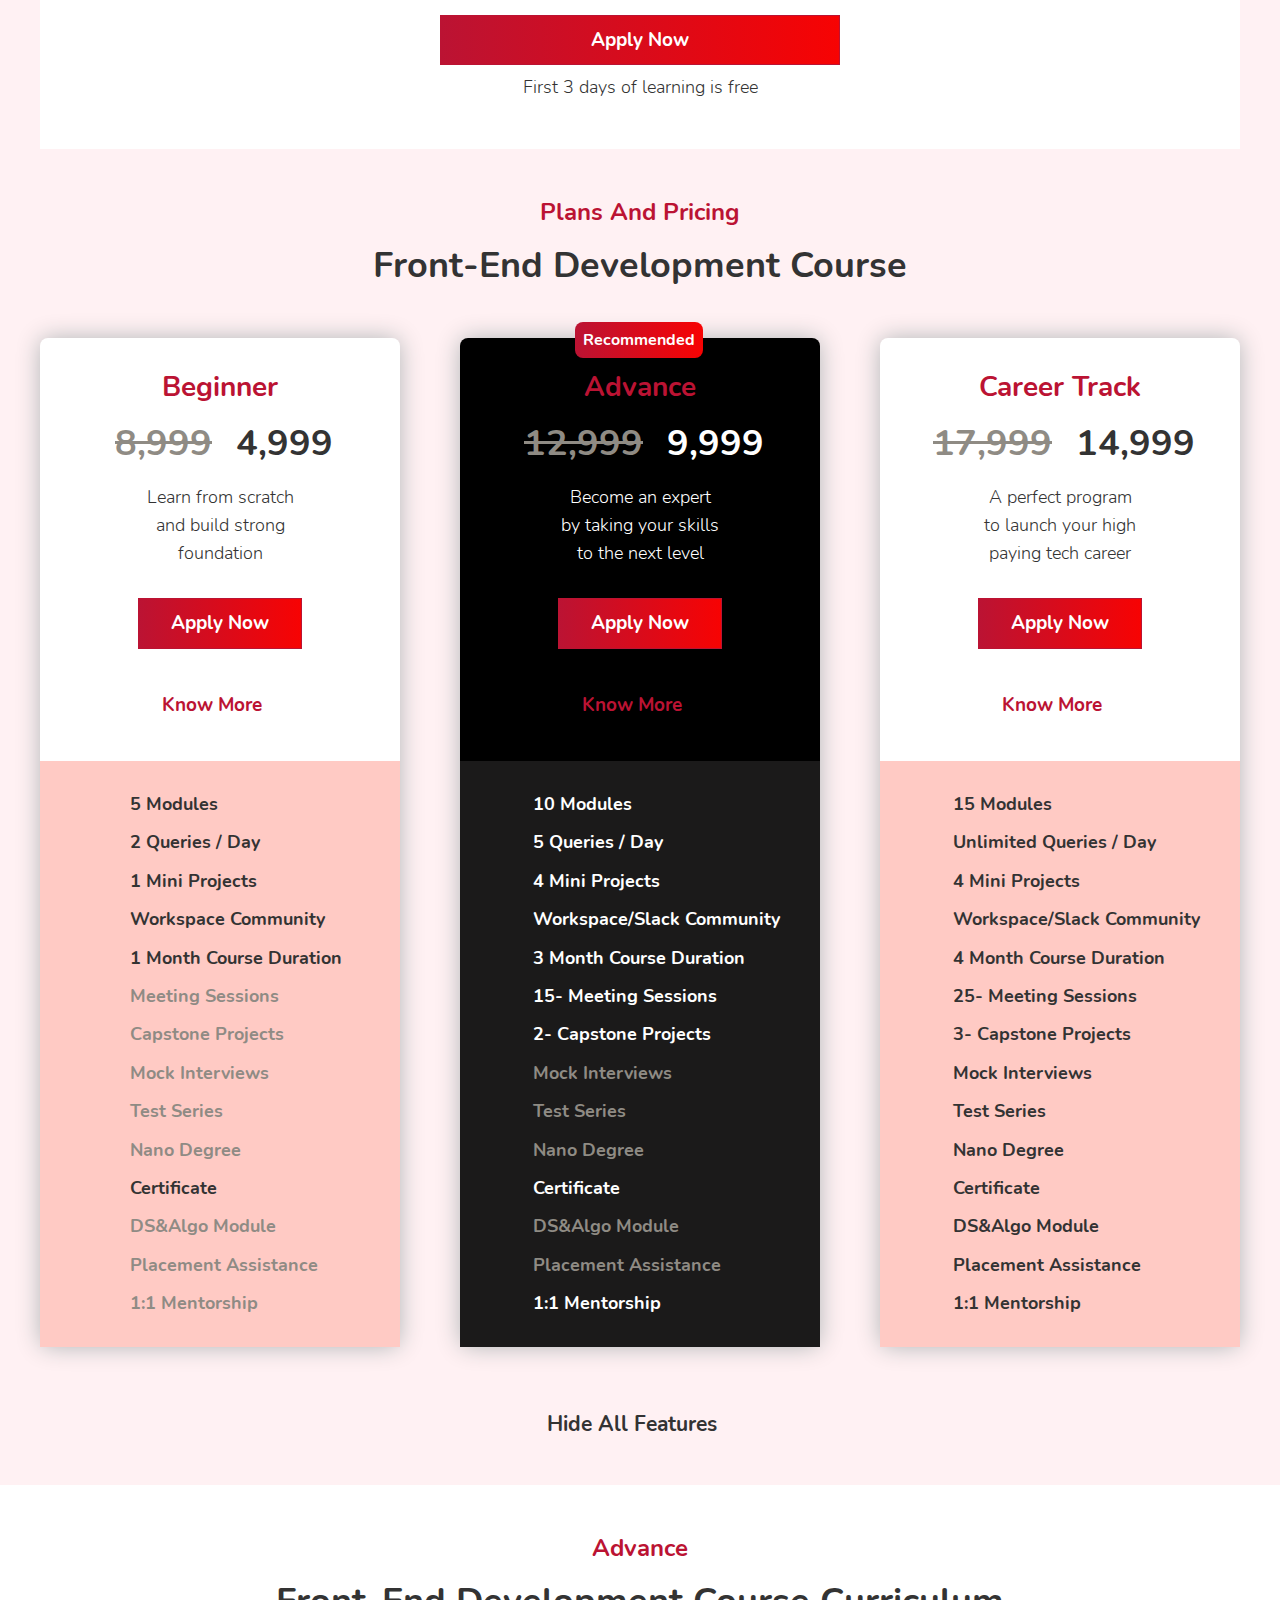
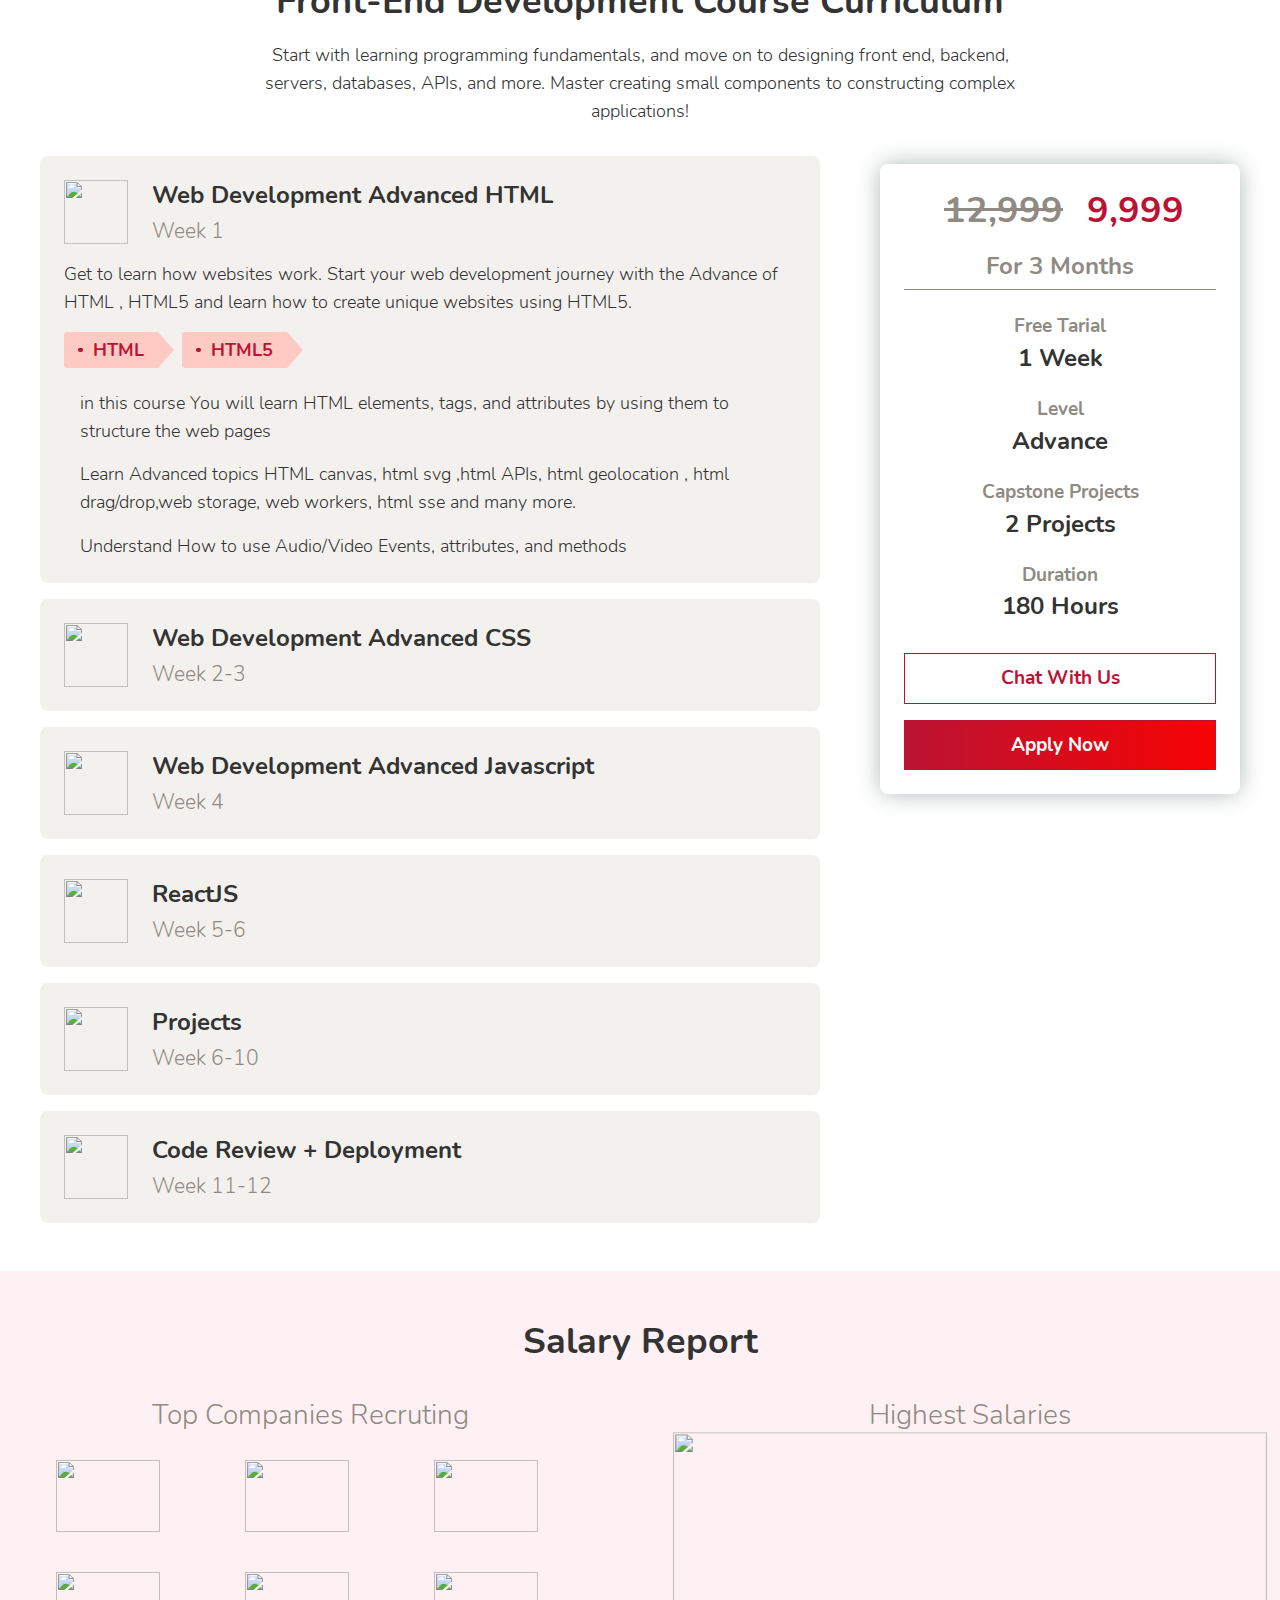
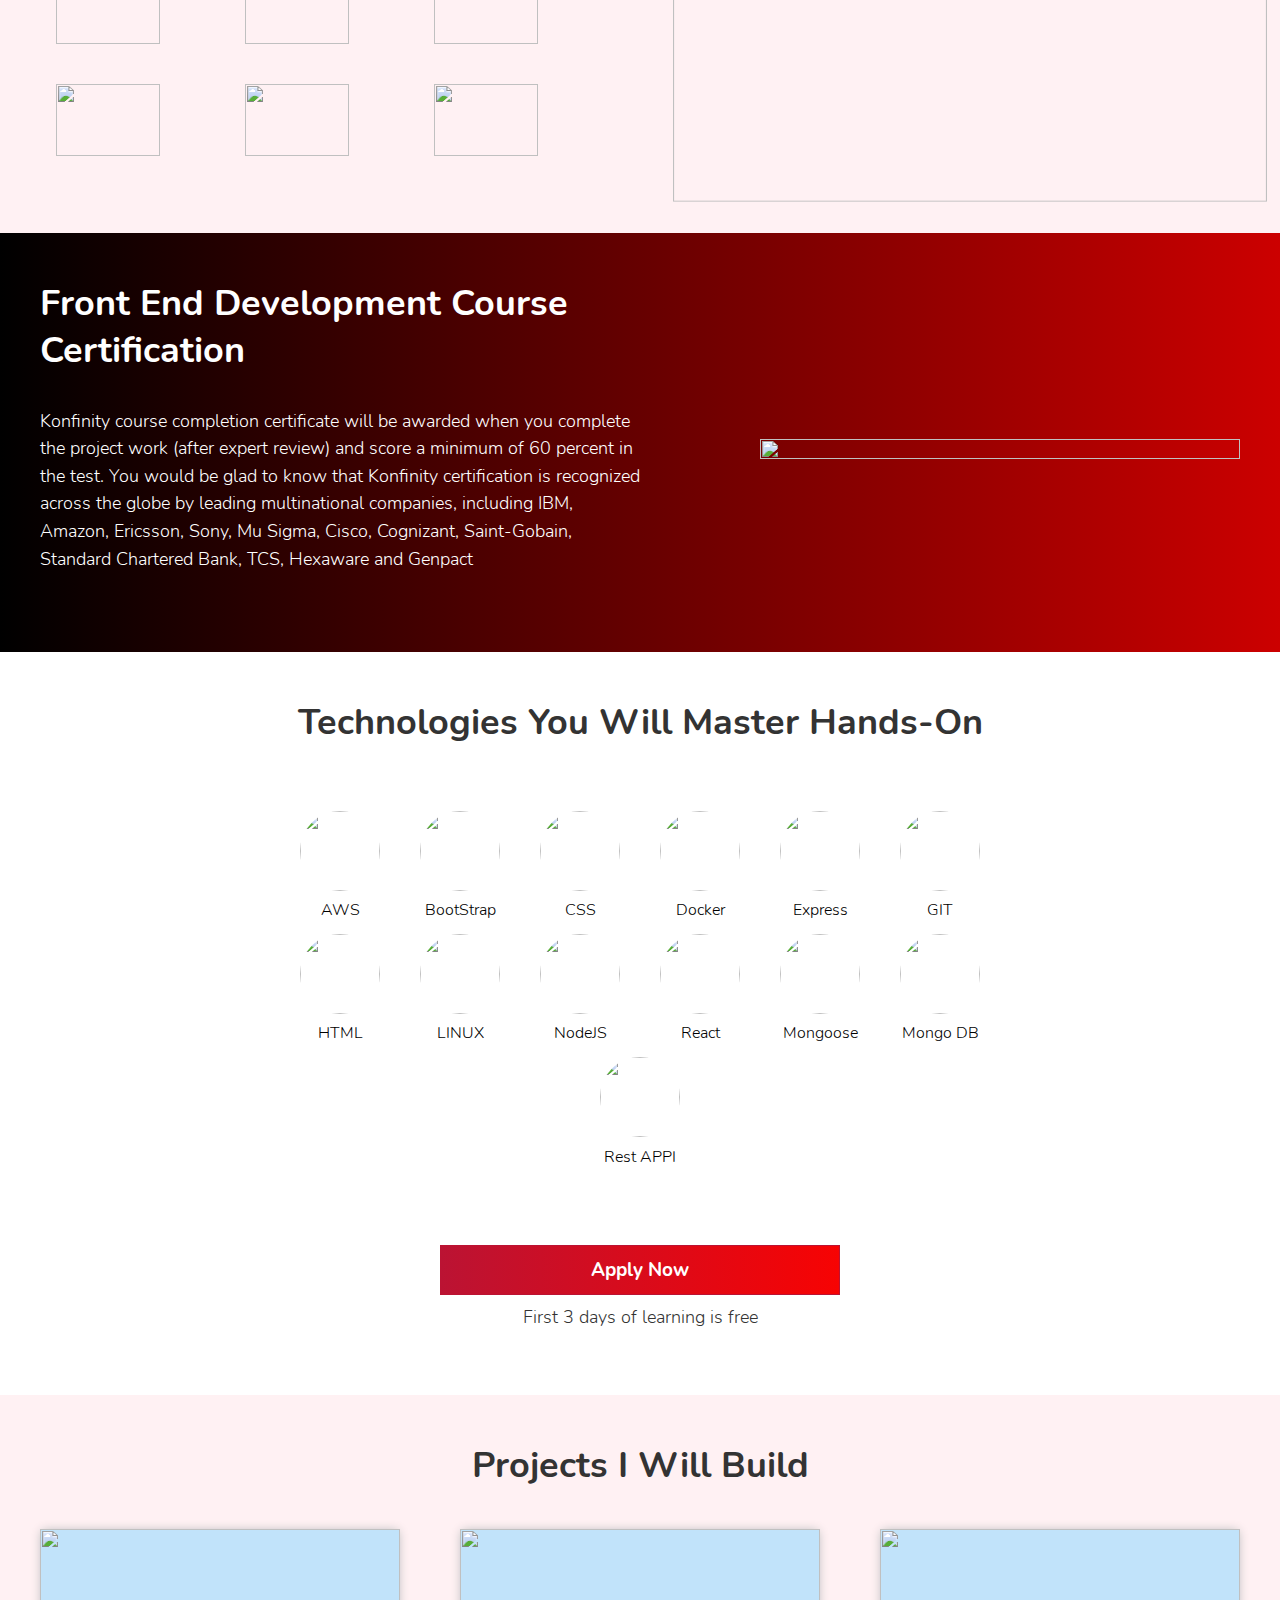
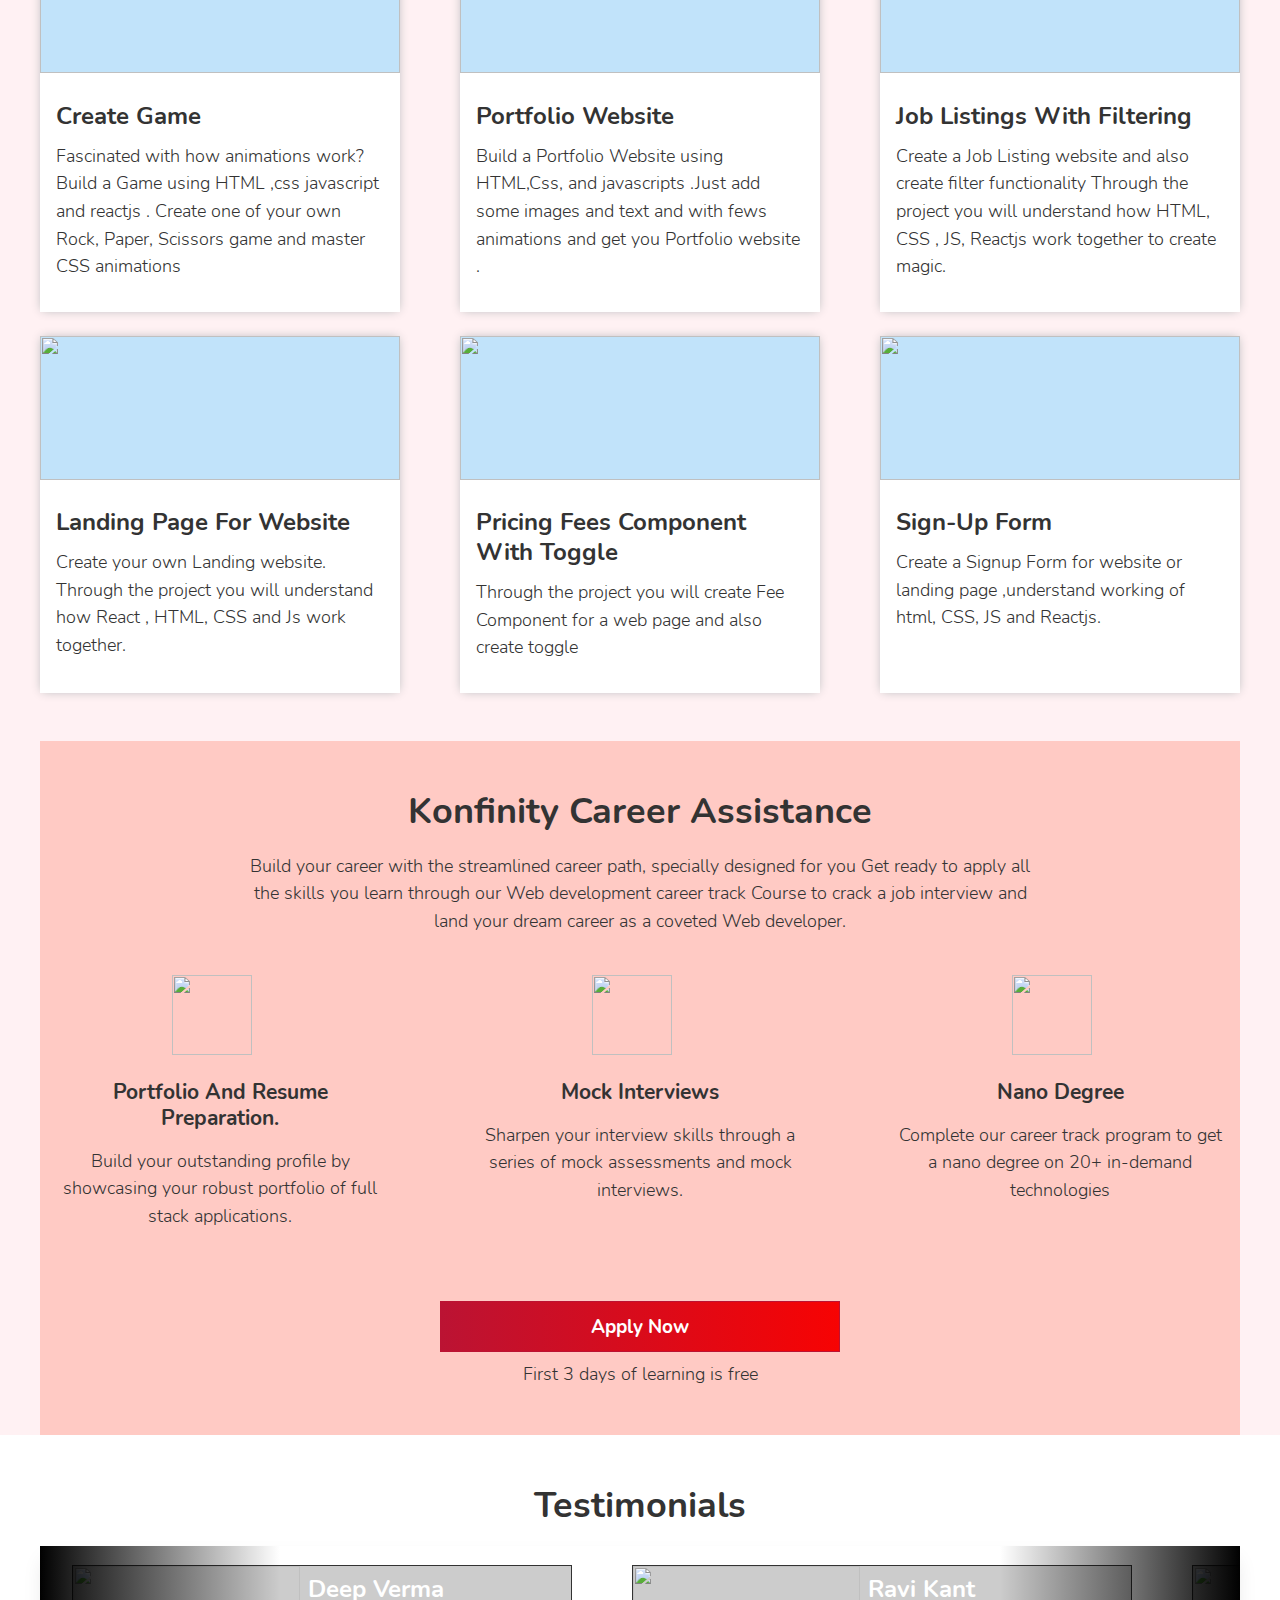
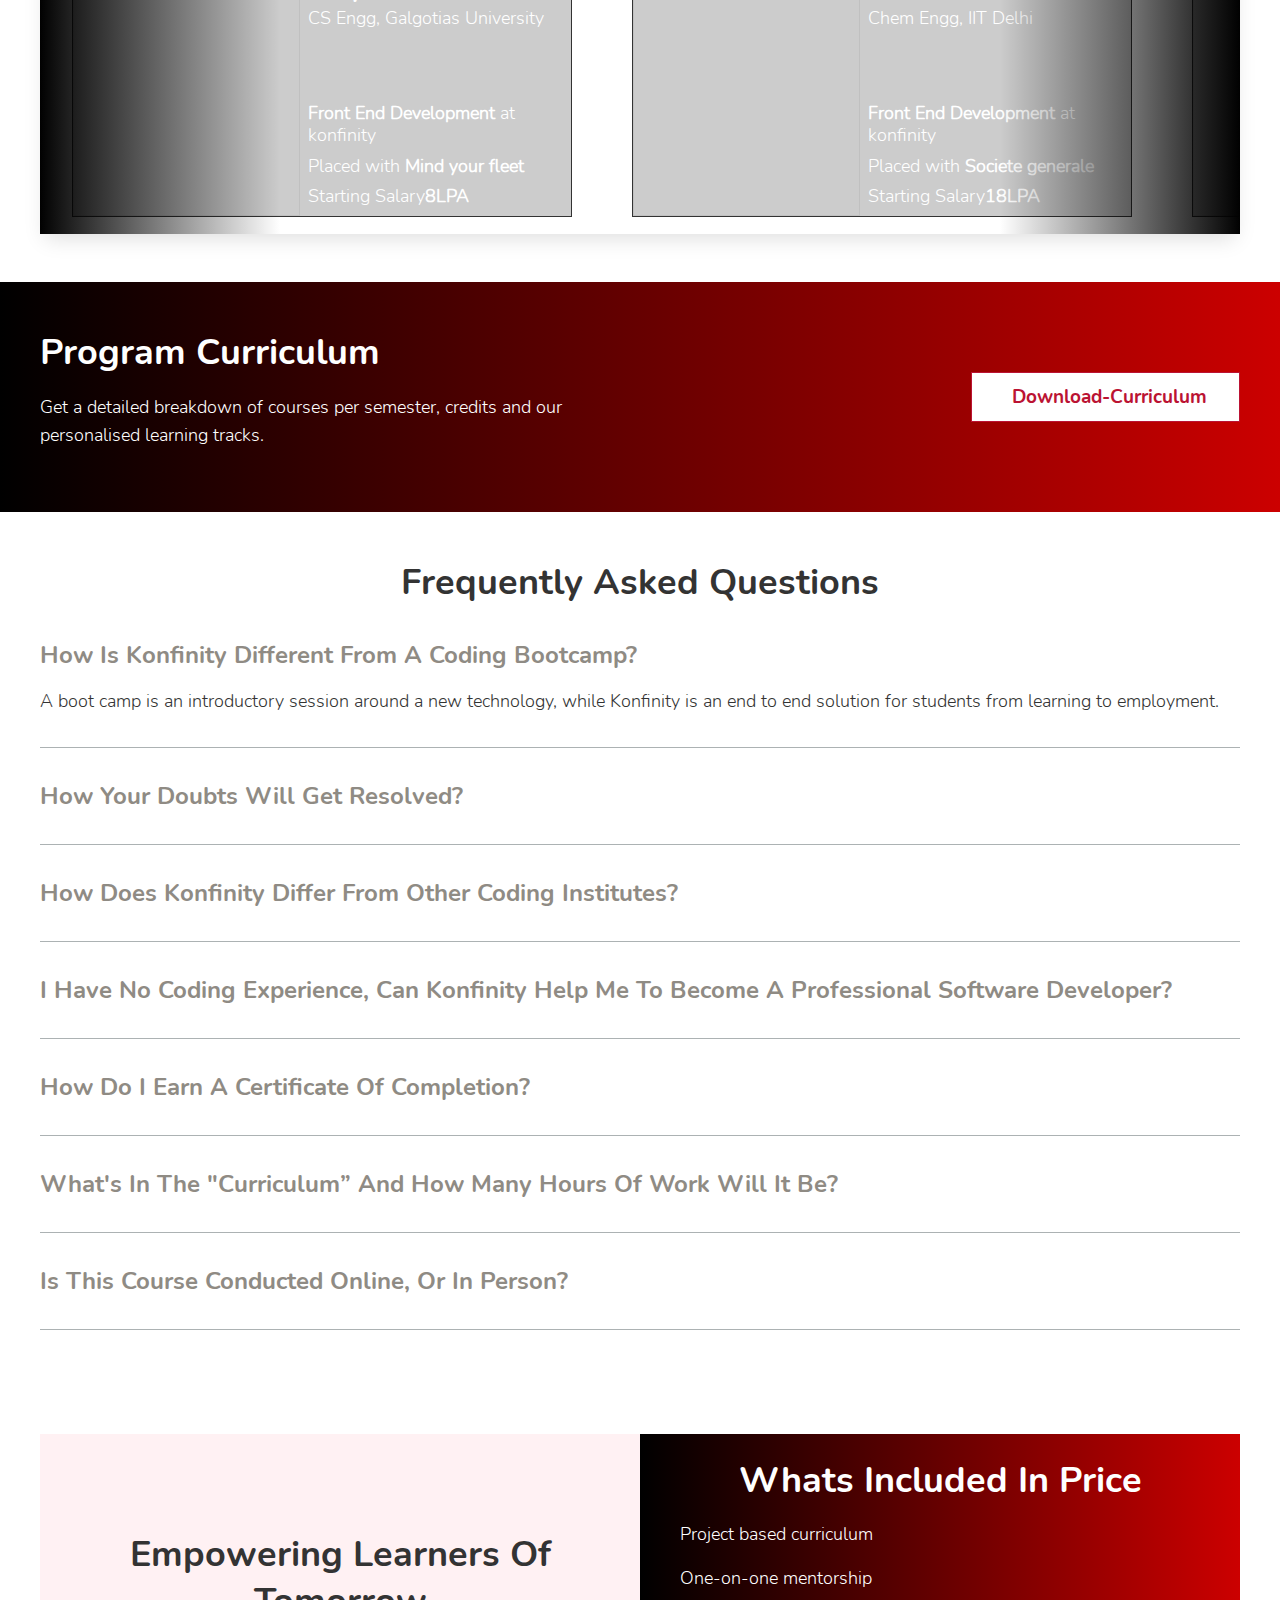
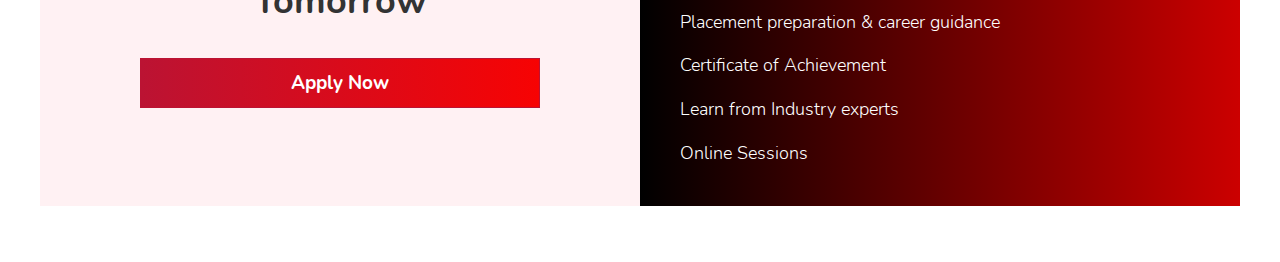
==== commit 271c2d08: "image url updated" ====
--- a/views/frontend.html
+++ b/views/frontend.html
@@ -26,7 +26,7 @@
                 <div class="icon-wrap">
                     <figure>
                         <div>
-                            <img src="../images/android-chrome-192x192.png">
+                            <img src="https://konfinity-assets.s3.ap-south-1.amazonaws.com/landing/konfinityLogo.png">
                         </div>
                         <h3>Kon<span>finity</span></h3>
                     </figure>
@@ -46,7 +46,7 @@
             <div class="container">
                 <figure>
                     <div>
-                        <img src="../images/android-chrome-192x192.png">
+                        <img src="https://konfinity-assets.s3.ap-south-1.amazonaws.com/landing/konfinityLogo.png">
                     </div>
                     <h3>Kon<span>finity</span></h3>
                 </figure>
@@ -118,11 +118,28 @@
             </div>
         </div>
 
+        <div class="popupComponent formComponent" id="popupScrollForm">
+            <i class="fas fa-times" id="close-button" onclick="hide('popupScrollForm')"></i>
+            <div id="thankyouWithTick">
+                <article>
+                    <h2>Welcome</h2>
+                    <p>Enter all the details to start learning</p>
+                </article>
+                <form>
+                    <div class="error-msg" id="error-message1">Please enter all the details</div>
+                    <input type="text" name="name" id="name1" placeholder="Enter your name..." required>
+                    <input type="email" name="email" id="youremail1" placeholder="Enter your email..." required>
+                    <input type="number" name="number" id="number1" placeholder="enter your mobile number..." required>
+                    <div onclick="thankyou()"><button type="button" class="accent-button">Submit</button></div>
+                </form>
+            </div>
+        </div>
+
         <div class="popupComponent certificateComponent" id="popupCertificate" onclick="hide('popupCertificate')">
             <i class="fas fa-times" id="close-button" onclick="hide('popupCertificate')"></i>
 
             <figure>
-                <img src="../images/front end dev..jpg">
+                <img src="https://konfinity-assets.s3.ap-south-1.amazonaws.com/landing/frontEndDevelopmentCertificate.jpg">
             </figure>
         </div>
 
@@ -143,7 +160,7 @@
             </div>
         </a>
            <figure  onclick="displayChatbot()" id="robot">
-               <img src="../images/robo icon.png">
+               <img src="https://konfinity-assets.s3.ap-south-1.amazonaws.com/landing/robotIcon.png">
            </figure>
         </div>
 
@@ -154,7 +171,7 @@
                         <div class="video-button-wrap">
                             <h1>Front-End development Course</h1>
                             <figure class="mobie-play-button">
-                                <img onclick="display('popupVideo')" src="../images/play icom.png">
+                                <img onclick="display('popupVideo')" src="https://konfinity-assets.s3.ap-south-1.amazonaws.com/landing/playIcon.png">
                             </figure>
                         </div>
                         <p>We have designed a unique Web development program where you can Learn full web stack
@@ -188,7 +205,7 @@
                 </div>
                 <figure class="hero-image">
                     <i onclick="display('popupVideo')" class="fas fa-play"></i>
-                    <img src="../images/newboi frontend.png" alt="">
+                    <img src="https://konfinity-assets.s3.ap-south-1.amazonaws.com/landing/frontEndHeroSection.png" alt="">
                 </figure>
               
             </div>
@@ -225,7 +242,7 @@
                 </article>
                 <div class="highlights">
                     <div>
-                        <figure><img src="../images/project based.png" alt=""></figure>
+                        <figure><img src="https://konfinity-assets.s3.ap-south-1.amazonaws.com/landing/projectBasedIcon.png" alt=""></figure>
                         <div class="text-wrap">
                             <h6>Project based curriculum</h6>
                             <p>Cutting edge curriculum containing 100+ projects designed in guidance with industry and
@@ -233,7 +250,7 @@
                         </div>
                     </div>
                     <div>
-                        <figure><img src="../images/project based 1.png" alt=""></figure>
+                        <figure><img src="https://konfinity-assets.s3.ap-south-1.amazonaws.com/landing/oneToOneIcon.png" alt=""></figure>
                         <div class="text-wrap">
                             <h6>One-on-one mentorship</h6>
                             <p>24x7 Learning support from mentors and a community of like-minded peers to resolve any
@@ -241,7 +258,7 @@
                         </div>
                     </div>
                     <div>
-                        <figure><img src="../images/placement prep.png" alt=""></figure>
+                        <figure><img src="https://konfinity-assets.s3.ap-south-1.amazonaws.com/landing/placementPreparationIcon.png" alt=""></figure>
                         <div class="text-wrap">
                             <h6>Placement preparation & career guidance</h6>
                             <p>100% students hired, at Rs 6-40 LPA salary.In-depth coverage of Data Structures,
@@ -250,7 +267,7 @@
                         </div>
                     </div>
                     <div>
-                        <figure><img src="../images/certificate of ach.png" alt=""></figure>
+                        <figure><img src="https://konfinity-assets.s3.ap-south-1.amazonaws.com/landing/certificateIcon.png" alt=""></figure>
                         <div class="text-wrap">
                             <h6>Certificate of Achievement</h6>
                             <p>Get a certificate of achievement accredited by global certification bodies and deepen
@@ -258,7 +275,7 @@
                         </div>
                     </div>
                     <div>
-                        <figure><img src="../images/learn from industry exp.png" alt=""></figure>
+                        <figure><img src="https://konfinity-assets.s3.ap-south-1.amazonaws.com/landing/learnFromIndustryIcon.png" alt=""></figure>
                         <div class="text-wrap">
                             <h6>Learn from Industry experts</h6>
                             <p>Our faculty is from the best institutes worldwide, such as IITD, and expert engineers
@@ -266,7 +283,7 @@
                         </div>
                     </div>
                     <div>
-                        <figure><img src="../images/online session 1.png" alt=""></figure>
+                        <figure><img src="https://konfinity-assets.s3.ap-south-1.amazonaws.com/landing/onlineSessionIcon.png" alt=""></figure>
                         <div class="text-wrap">
                             <h6>Online Sessions </h6>
                             <p>100% online platform. Work remotely in distributed teams and schedule projects at
@@ -292,12 +309,12 @@
 
         <section class="plan-cards plan-cards-mobile" id="allplans">
             <article>
-                <h4 id="activeplanmobile">Advance</h4>
+                <h4>plans and pricing</h4>
                 <h2>Front-End development course</h2>
             </article>
             <div class="banner" id="00">
                 <div class="banner-head">
-                    <h3>Begginer</h3>
+                    <h3>Beginner</h3>
                     <h2><strike><i class="fas fa-rupee-sign"></i> 8,999</strike><i class="fas fa-rupee-sign"></i> 4,999
                     </h2>
                     <p>Learn from scratch and build strong foundation
@@ -411,13 +428,13 @@
 
         <section class="plan-cards plan-cards-desktop" id="alldesktopplans">
             <article>
-                <h4 id="activeplandesktop">Advance</h4>
+                <h4>plans and pricing</h4>
                 <h2>Front-End development course</h2>
             </article>
             <div class="container">
                 <div class="banner" id="banner00">
                     <div class="banner-head">
-                        <h3>Begginer</h3>
+                        <h3>Beginner</h3>
                         <h2><strike><i class="fas fa-rupee-sign"></i> 8,999</strike><i class="fas fa-rupee-sign"></i>
                             4,999</h2>
                         <p>Learn from scratch and build strong foundation </p>
@@ -529,6 +546,8 @@
         <section class="curriculum" id="curriculum-section">
             <div class="container">
                 <article id="curriculum">
+                    <h4 id="activeplan">Advance</h4>
+
                     <h2>Front-End  development course Curriculum</h2>
                     <p>Start with learning programming fundamentals, and move on to designing front end, backend,
                         servers, databases, APIs, and more. Master creating small components to constructing complex
@@ -545,7 +564,7 @@
                                     <div class="info">
 
                                         <div class="image-div">
-                                            <figure><img src="../images/HTML.png">
+                                            <figure><img src="https://konfinity-assets.s3.ap-south-1.amazonaws.com/landing/HTML.png">
                                             </figure>
                                             <div>
                                                 <h4>Web Development Basics HTML</h4>
@@ -583,7 +602,7 @@
                                     <div class="info">
 
                                         <div class="image-div">
-                                            <figure><img src="../images/C S S.png">
+                                            <figure><img src="https://konfinity-assets.s3.ap-south-1.amazonaws.com/landing/css.png">
                                             </figure>
                                             <div>
                                                 <h4>Web Development Basics CSS</h4>
@@ -623,7 +642,7 @@
                                     <div class="info">
 
                                         <div class="image-div">
-                                            <figure><img src="../images/javascript icon.png">
+                                            <figure><img src="https://konfinity-assets.s3.ap-south-1.amazonaws.com/landing/javascriptIcon.png">
                                             </figure>
                                             <div>
                                                 <h4>Javascript</h4>
@@ -659,7 +678,7 @@
                                     <div class="info">
 
                                         <div class="image-div">
-                                            <figure><img src="../images/projects icon.png">
+                                            <figure><img src="https://konfinity-assets.s3.ap-south-1.amazonaws.com/landing/projectsIcon.png">
                                             </figure>
                                             <div>
                                                 <h4>Mini Projects</h4>
@@ -701,7 +720,7 @@
                                 </li>
                                 <li>
                                     <h4 class="grey-head">Level</h4>
-                                    <h4>Begginer</h4>
+                                    <h4>Beginner</h4>
                                 </li>
                                 <li>
                                     <h4 class="grey-head">Mini Projects</h4>
@@ -730,7 +749,7 @@
                                     <div class="info">
 
                                         <div class="image-div">
-                                            <figure><img src="../images/HTML.png">
+                                            <figure><img src="https://konfinity-assets.s3.ap-south-1.amazonaws.com/landing/HTML.png">
                                             </figure>
                                             <div>
                                                 <h4>Web Development Advanced HTML</h4>
@@ -769,7 +788,7 @@
                                     <div class="info">
 
                                         <div class="image-div">
-                                            <figure><img src="../images/C S S.png">
+                                            <figure><img src="https://konfinity-assets.s3.ap-south-1.amazonaws.com/landing/css.png">
                                             </figure>
                                             <div>
                                                 <h4>Web Development Advanced CSS</h4>
@@ -810,7 +829,7 @@
                                     <div class="info">
 
                                         <div class="image-div">
-                                            <figure><img src="../images/javascript icon.png">
+                                            <figure><img src="https://konfinity-assets.s3.ap-south-1.amazonaws.com/landing/javascriptIcon.png">
                                             </figure>
                                             <div>
                                                 <h4>Web Development Advanced Javascript</h4>
@@ -851,7 +870,7 @@
                                     <div class="info">
 
                                         <div class="image-div">
-                                            <figure><img src="../images/react.png">
+                                            <figure><img src="https://konfinity-assets.s3.ap-south-1.amazonaws.com/landing/react.png">
                                             </figure>
                                             <div>
                                                 <h4>ReactJS</h4>
@@ -894,7 +913,7 @@
                                     <div class="info">
 
                                         <div class="image-div">
-                                            <figure><img src="../images/projects icon.png">
+                                            <figure><img src="https://konfinity-assets.s3.ap-south-1.amazonaws.com/landing/projectsIcon.png">
                                             </figure>
                                             <div>
                                                 <h4>Projects</h4>
@@ -928,7 +947,7 @@
                                     <div class="info">
 
                                         <div class="image-div">
-                                            <figure><img src="../images/deployment.png">
+                                            <figure><img src="https://konfinity-assets.s3.ap-south-1.amazonaws.com/landing/deployment.png">
                                             </figure>
                                             <div>
                                                 <h4>Code Review + Deployment</h4>
@@ -996,7 +1015,7 @@
                                     <div class="info">
 
                                         <div class="image-div">
-                                            <figure><img src="../images/HTML.png">
+                                            <figure><img src="https://konfinity-assets.s3.ap-south-1.amazonaws.com/landing/HTML.png">
                                             </figure>
                                             <div>
                                                 <h4>Web Development Advanced HTML</h4>
@@ -1035,7 +1054,7 @@
                                     <div class="info">
 
                                         <div class="image-div">
-                                            <figure><img src="../images/C S S.png">
+                                            <figure><img src="https://konfinity-assets.s3.ap-south-1.amazonaws.com/landing/css.png">
                                             </figure>
                                             <div>
                                                 <h4>Web Development Advanced CSS</h4>
@@ -1076,7 +1095,7 @@
                                     <div class="info">
 
                                         <div class="image-div">
-                                            <figure><img src="../images/javascript icon.png">
+                                            <figure><img src="https://konfinity-assets.s3.ap-south-1.amazonaws.com/landing/javascriptIcon.png">
                                             </figure>
                                             <div>
                                                 <h4>Web Development Advanced Javascript</h4>
@@ -1117,7 +1136,7 @@
                                     <div class="info">
 
                                         <div class="image-div">
-                                            <figure><img src="../images/react.png">
+                                            <figure><img src="https://konfinity-assets.s3.ap-south-1.amazonaws.com/landing/react.png">
                                             </figure>
                                             <div>
                                                 <h4>ReactJS</h4>
@@ -1160,7 +1179,7 @@
                                     <div class="info">
 
                                         <div class="image-div">
-                                            <figure><img src="../images/projects icon.png">
+                                            <figure><img src="https://konfinity-assets.s3.ap-south-1.amazonaws.com/landing/projectsIcon.png">
                                             </figure>
                                             <div>
                                                 <h4>Projects</h4>
@@ -1194,7 +1213,7 @@
                                     <div class="info">
 
                                         <div class="image-div">
-                                            <figure><img src="../images/deployment.png">
+                                            <figure><img src="https://konfinity-assets.s3.ap-south-1.amazonaws.com/landing/deployment.png">
                                             </figure>
                                             <div>
                                                 <h4>Code Review + Deployment</h4>
@@ -1223,7 +1242,7 @@
                                     <div class="info">
 
                                         <div class="image-div">
-                                            <figure><img src="../images/interviewww 1.png">
+                                            <figure><img src="https://konfinity-assets.s3.ap-south-1.amazonaws.com/landing/interviewIcon.png">
                                             </figure>
                                             <div>
                                                 <h4>Portfolio and Mock Interviews preparation
@@ -1310,17 +1329,17 @@
                         </article>
                         <div class="wrap-companies">
                             <figure>
-                                <img src="../images/amazon-512.png">
+                                <img src="https://konfinity-assets.s3.ap-south-1.amazonaws.com/landing/amazon.png">
                             </figure>
                             <figure>
-                                <img src="../images/google icon png.png">
+                                <img src="https://konfinity-assets.s3.ap-south-1.amazonaws.com/landing/google.png">
                             </figure>
                             <figure>
                                 <img src="https://konfinity-assets.s3.ap-south-1.amazonaws.com/images/Paytm.png">
                             </figure>
                             <figure>
                                 <img
-                                    src="../images//fast retailing.png">
+                                    src="https://konfinity-assets.s3.ap-south-1.amazonaws.com/landing/fastRetailing.png">
                             </figure>
                             <figure>
                                 <img src="https://konfinity-assets.s3.ap-south-1.amazonaws.com/images/zest.png">
@@ -1329,10 +1348,10 @@
                                 <img src="https://konfinity-assets.s3.ap-south-1.amazonaws.com/images/spinny.png">
                             </figure>
                             <figure>
-                                <img src="../images/microsoft.png">
+                                <img src="https://konfinity-assets.s3.ap-south-1.amazonaws.com/landing/microsoft.png">
                             </figure>
                             <figure>
-                                <img src="../images/facebookicon png.png">
+                                <img src="https://konfinity-assets.s3.ap-south-1.amazonaws.com/landing/facebook.png">
                             </figure>
                             <figure>
                                 <img src="https://konfinity-assets.s3.ap-south-1.amazonaws.com/images/oracle.png">
@@ -1347,7 +1366,7 @@
                             <h3>Highest salaries</h3>
                         </article>
                         <figure>
-                            <img src="../images/salary report front.png">
+                            <img src="https://konfinity-assets.s3.ap-south-1.amazonaws.com/landing/salaryReportfrontEnd.png">
                         </figure>
                     </div>
                 </div>
@@ -1367,7 +1386,7 @@
 
                 </article>
                 <figure onclick="display('popupCertificate')">
-                    <img src="../images/front end dev..jpg" alt="">
+                    <img src="https://konfinity-assets.s3.ap-south-1.amazonaws.com/landing/frontEndDevelopmentCertificate.jpg" alt="">
                 </figure>
             </div>
         </section>
@@ -1380,71 +1399,71 @@
                 <div class="technology-parent" id="technology-parent">
                     <div class="technology-wrap">
                         <div class="technology">
-                            <figure class="round-icon-images"><img src="../images/AWS.png">
+                            <figure class="round-icon-images"><img src="https://konfinity-assets.s3.ap-south-1.amazonaws.com/landing/AWS.png">
                                 <figcaption>AWS</figcaption>
                             </figure>
                         </div>
                         <div class="technology">
-                            <figure class="round-icon-images"><img src="../images/Bootstrap.png">
+                            <figure class="round-icon-images"><img src="https://konfinity-assets.s3.ap-south-1.amazonaws.com/landing/Bootstrap.png">
                                 <figcaption>BootStrap</figcaption>
                             </figure>
                         </div>
                         <div class="technology">
-                            <figure class="round-icon-images"><img src="../images/C S S.png">
+                            <figure class="round-icon-images"><img src="https://konfinity-assets.s3.ap-south-1.amazonaws.com/landing/css.png">
                                 <figcaption>CSS</figcaption>
                             </figure>
                         </div>
                         <div class="technology">
-                            <figure class="round-icon-images"><img src="../images/docker.png">
+                            <figure class="round-icon-images"><img src="https://konfinity-assets.s3.ap-south-1.amazonaws.com/landing/docker.png">
                                 <figcaption>Docker</figcaption>
                             </figure>
                         </div>
                         <div class="technology">
-                            <figure class="round-icon-images"><img src="../images/express.png">
+                            <figure class="round-icon-images"><img src="https://konfinity-assets.s3.ap-south-1.amazonaws.com/landing/express.png">
                                 <figcaption>Express</figcaption>
                             </figure>
                         </div>
                         <div class="technology">
-                            <figure class="round-icon-images"><img src="../images/GIT.png">
+                            <figure class="round-icon-images"><img src="https://konfinity-assets.s3.ap-south-1.amazonaws.com/landing/GIT.png">
                                 <figcaption>GIT</figcaption>
                             </figure>
                         </div>
                     </div>
                     <div class="technology-wrap">
                         <div class="technology">
-                            <figure class="round-icon-images"><img src="../images/HTML.png">
+                            <figure class="round-icon-images"><img src="https://konfinity-assets.s3.ap-south-1.amazonaws.com/landing/HTML.png">
                                 <figcaption>HTML</figcaption>
                             </figure>
                         </div>
                         <div class="technology">
-                            <figure class="round-icon-images"><img src="../images/LINUX.png">
+                            <figure class="round-icon-images"><img src="https://konfinity-assets.s3.ap-south-1.amazonaws.com/landing/LINUX.png">
                                 <figcaption>LINUX</figcaption>
                             </figure>
                         </div>
                         <div class="technology">
-                            <figure class="round-icon-images"><img src="../images/node js.png">
+                            <figure class="round-icon-images"><img src="https://konfinity-assets.s3.ap-south-1.amazonaws.com/landing/nodeJs.png">
                                 <figcaption>NodeJS</figcaption>
                             </figure>
                         </div>
                         <div class="technology">
-                            <figure class="round-icon-images"><img src="../images/react.png">
+                            <figure class="round-icon-images"><img src="https://konfinity-assets.s3.ap-south-1.amazonaws.com/landing/react.png">
                                 <figcaption>React</figcaption>
                             </figure>
                         </div>
                         <div class="technology">
-                            <figure class="round-icon-images"><img src="../images/mm.png">
+                            <figure class="round-icon-images"><img src="https://konfinity-assets.s3.ap-south-1.amazonaws.com/landing/mongoose.png">
                                 <figcaption>Mongoose</figcaption>
                             </figure>
                         </div>
                         <div class="technology">
-                            <figure class="round-icon-images"><img src="../images/mongoose.png">
+                            <figure class="round-icon-images"><img src="https://konfinity-assets.s3.ap-south-1.amazonaws.com/landing/mongoDb.png">
                                 <figcaption>Mongo DB</figcaption>
                             </figure>
                         </div>
                     </div>
                     <div class="technology-wrap">
                         <div class="technology">
-                            <figure class="round-icon-images"><img src="../images/rest api.png">
+                            <figure class="round-icon-images"><img src="https://konfinity-assets.s3.ap-south-1.amazonaws.com/landing/restApi.png">
                                 <figcaption>Rest APPI</figcaption>
                             </figure>
                         </div>
@@ -1454,67 +1473,67 @@
                 <div class="technology-parent-desktop">
 
                     <div class="technology">
-                        <figure class="round-icon-images"><img src="../images/AWS.png">
+                        <figure class="round-icon-images"><img src="https://konfinity-assets.s3.ap-south-1.amazonaws.com/landing/AWS.png">
                             <figcaption>AWS</figcaption>
                         </figure>
                     </div>
                     <div class="technology">
-                        <figure class="round-icon-images"><img src="../images/Bootstrap.png">
+                        <figure class="round-icon-images"><img src="https://konfinity-assets.s3.ap-south-1.amazonaws.com/landing/Bootstrap.png">
                             <figcaption>BootStrap</figcaption>
                         </figure>
                     </div>
                     <div class="technology">
-                        <figure class="round-icon-images"><img src="../images/C S S.png">
+                        <figure class="round-icon-images"><img src="https://konfinity-assets.s3.ap-south-1.amazonaws.com/landing/css.png">
                             <figcaption>CSS</figcaption>
                         </figure>
                     </div>
                     <div class="technology">
-                        <figure class="round-icon-images"><img src="../images/docker.png">
+                        <figure class="round-icon-images"><img src="https://konfinity-assets.s3.ap-south-1.amazonaws.com/landing/docker.png">
                             <figcaption>Docker</figcaption>
                         </figure>
                     </div>
                     <div class="technology">
-                        <figure class="round-icon-images"><img src="../images/express.png">
+                        <figure class="round-icon-images"><img src="https://konfinity-assets.s3.ap-south-1.amazonaws.com/landing/express.png">
                             <figcaption>Express</figcaption>
                         </figure>
                     </div>
                     <div class="technology">
-                        <figure class="round-icon-images"><img src="../images/GIT.png">
+                        <figure class="round-icon-images"><img src="https://konfinity-assets.s3.ap-south-1.amazonaws.com/landing/GIT.png">
                             <figcaption>GIT</figcaption>
                         </figure>
                     </div>
                     <div class="technology">
-                        <figure class="round-icon-images"><img src="../images/HTML.png">
+                        <figure class="round-icon-images"><img src="https://konfinity-assets.s3.ap-south-1.amazonaws.com/landing/HTML.png">
                             <figcaption>HTML</figcaption>
                         </figure>
                     </div>
                     <div class="technology">
-                        <figure class="round-icon-images"><img src="../images/LINUX.png">
+                        <figure class="round-icon-images"><img src="https://konfinity-assets.s3.ap-south-1.amazonaws.com/landing/LINUX.png">
                             <figcaption>LINUX</figcaption>
                         </figure>
                     </div>
                     <div class="technology">
-                        <figure class="round-icon-images"><img src="../images/node js.png">
+                        <figure class="round-icon-images"><img src="https://konfinity-assets.s3.ap-south-1.amazonaws.com/landing/nodeJs.png">
                             <figcaption>NodeJS</figcaption>
                         </figure>
                     </div>
                     <div class="technology">
-                        <figure class="round-icon-images"><img src="../images/react.png">
+                        <figure class="round-icon-images"><img src="https://konfinity-assets.s3.ap-south-1.amazonaws.com/landing/react.png">
                             <figcaption>React</figcaption>
                         </figure>
                     </div>
                     <div class="technology">
-                        <figure class="round-icon-images"><img src="../images/mm.png">
+                        <figure class="round-icon-images"><img src="https://konfinity-assets.s3.ap-south-1.amazonaws.com/landing/mongoose.png">
                             <figcaption>Mongoose</figcaption>
                         </figure>
                     </div>
                     <div class="technology">
-                        <figure class="round-icon-images"><img src="../images/mongoose.png">
+                        <figure class="round-icon-images"><img src="https://konfinity-assets.s3.ap-south-1.amazonaws.com/landing/mongoDb.png">
                             <figcaption>Mongo DB</figcaption>
                         </figure>
                     </div>
                     <div class="technology">
-                        <figure class="round-icon-images"><img src="../images/rest api.png">
+                        <figure class="round-icon-images"><img src="https://konfinity-assets.s3.ap-south-1.amazonaws.com/landing/restApi.png">
                             <figcaption>Rest APPI</figcaption>
                         </figure>
                     </div>
@@ -1548,7 +1567,7 @@
                 <h2>Projects I will build</h2>
                 <div class="projects-wrap">
                     <div>
-                        <figure><img src="../images/e commerce web appli.png" alt=""></figure>
+                        <figure><img src="https://konfinity-assets.s3.ap-south-1.amazonaws.com/landing/ecommerceProject.png" alt=""></figure>
                         <article>
                             <h4>Create Game</h4>
                             <p>Fascinated with how animations work? Build a Game  using HTML ,css javascript and reactjs . Create one of your own Rock, Paper, Scissors  game and master CSS animations
@@ -1556,35 +1575,35 @@
                         </article>
                     </div>
                     <div>
-                        <figure><img src="../images/online assessment.png" alt=""></figure>
+                        <figure><img src="https://konfinity-assets.s3.ap-south-1.amazonaws.com/landing/onlineAssesmentProject.png" alt=""></figure>
                         <article>
                             <h4>portfolio website</h4>
                             <p>Build a Portfolio Website using HTML,Css, and javascripts .Just add some images and text and with fews animations and get you Portfolio website .</p>
                         </article>
                     </div>
                     <div>
-                        <figure><img src="../images/chat web app.png" alt=""></figure>
+                        <figure><img src="https://konfinity-assets.s3.ap-south-1.amazonaws.com/landing/chatAppProject.png" alt=""></figure>
                         <article>
                             <h4>Job listings with filtering</h4>
                             <p>Create a Job Listing website and also create filter functionality Through the project you will understand how HTML, CSS , JS, Reactjs   work together to create magic.</p>
                         </article>
                     </div>
                     <div>
-                        <figure><img src="../images/blog apli.png" alt=""></figure>
+                        <figure><img src="https://konfinity-assets.s3.ap-south-1.amazonaws.com/landing/blogProject.png" alt=""></figure>
                         <article>
                             <h4>Landing page for website </h4>
                             <p>Create your own Landing website. Through the project you will understand how React , HTML, CSS and Js work together.</p>
                         </article>
                     </div>
                     <div>
-                        <figure><img src="../images/social network apli.png" alt=""></figure>
+                        <figure><img src="https://konfinity-assets.s3.ap-south-1.amazonaws.com/landing/socialNetworkProject.png" alt=""></figure>
                         <article>
                             <h4>Pricing fees component with toggle</h4>
                             <p>Through the project you will create Fee Component for a web page and also create toggle </p>
                         </article>
                     </div>
                     <div>
-                        <figure><img src="../images/dice roller.png" alt=""></figure>
+                        <figure><img src="https://konfinity-assets.s3.ap-south-1.amazonaws.com/landing/diceRollerProject.png" alt=""></figure>
                         <article>
                             <h4> sign-up form</h4>
                             <p>Create a Signup Form for website or landing page ,understand working of html, CSS, JS and Reactjs.</p>
@@ -1605,7 +1624,7 @@
                 </article>
                 <div class="highlights">
                     <div>
-                        <figure><img src="../images/placement prep.png" alt=""></figure>
+                        <figure><img src="https://konfinity-assets.s3.ap-south-1.amazonaws.com/landing/placementPreparationIcon.png" alt=""></figure>
                         <div class="text-wrap">
                             <h6>Portfolio and Resume preparation.</h6>
                             <p>Build your outstanding profile by showcasing your robust portfolio of full stack
@@ -1613,7 +1632,7 @@
                         </div>
                     </div>
                     <div>
-                        <figure><img src="../images/mock interviews.png" alt=""></figure>
+                        <figure><img src="https://konfinity-assets.s3.ap-south-1.amazonaws.com/landing/mockInterviewIcon.png" alt=""></figure>
                         <div class="text-wrap">
                             <h6>Mock Interviews</h6>
                             <p>Sharpen your interview skills through a series of mock assessments and mock interviews.
@@ -1621,7 +1640,7 @@
                         </div>
                     </div>
                     <div>
-                        <figure><img src="../images/nano tech.png" alt=""></figure>
+                        <figure><img src="https://konfinity-assets.s3.ap-south-1.amazonaws.com/landing/nanoTech.png" alt=""></figure>
                         <div class="text-wrap">
                             <h6>Nano degree</h6>
                             <p>Complete our career track program to get a nano degree on 20+ in-demand technologies</p>
@@ -1655,7 +1674,7 @@
                     <div class="testimonial-background">
                         <div class="wrap-testimonial">
                             <div class="testimonial-image">
-                                <img src="../images/deepVerma.jpg">
+                                <img src="https://konfinity-assets.s3.ap-south-1.amazonaws.com/landing/deepVerma.jpg">
                             </div>
                             <figcaption>
                                 <div>
@@ -1673,7 +1692,7 @@
                     <div class="testimonial-background">
                         <div class="wrap-testimonial">
                             <div class="testimonial-image">
-                                <img id="yash" src="../images/Ravi.jpg">
+                                <img id="yash" src="https://konfinity-assets.s3.ap-south-1.amazonaws.com/landing/Ravi.jpg">
                             </div>
                             <figcaption>
                                 <div>
@@ -1691,7 +1710,7 @@
                     <div class="testimonial-background">
                         <div class="wrap-testimonial">
                             <div class="testimonial-image">
-                                <img src="../images/Apoorv.jpg">
+                                <img src="https://konfinity-assets.s3.ap-south-1.amazonaws.com/landing/Apoorv.jpg">
                             </div>
                             <figcaption>
                                 <div>
@@ -1709,7 +1728,7 @@
                     <div class="testimonial-background">
                         <div class="wrap-testimonial">
                             <div class="testimonial-image">
-                                <img src="../images/deepVerma.jpg">
+                                <img src="https://konfinity-assets.s3.ap-south-1.amazonaws.com/landing/deepVerma.jpg">
                             </div>
                             <figcaption>
                                 <div>
--- a/scss/theme.css
+++ b/scss/theme.css
@@ -646,7 +646,7 @@
   }
 }
 #testi .testimonial .testimonial-background {
-  background: url("../images/testimonial 0007 copy 1.png");
+  background: url("https://konfinity-assets.s3.ap-south-1.amazonaws.com/landing/testimonial.png");
   background-repeat: no-repeat;
   background-size: 100% 100%;
   margin: 0rem 0.5rem;
--- a/scss/style.css
+++ b/scss/style.css
@@ -590,6 +590,11 @@
   float: right;
 }
 
+.curriculum article h4 {
+  color: var(--accent-color);
+  text-align: center;
+  margin-bottom: 1rem;
+}
 .curriculum article p {
   text-align: center;
 }
@@ -1637,4 +1642,22 @@
   }
 }
 
+#thankyouWithTick {
+  display: flex;
+  flex-direction: column;
+  align-items: center;
+}
+#thankyouWithTick .fa-check {
+  position: unset;
+  padding: 0.5rem;
+  font-size: 1.5rem;
+}
+#thankyouWithTick .wrap-i {
+  background: var(--section-background-gradient);
+  padding: 1rem;
+  width: fit-content;
+  border-radius: 50%;
+  margin-bottom: 1rem;
+}
+
 /*# sourceMappingURL=style.css.map */
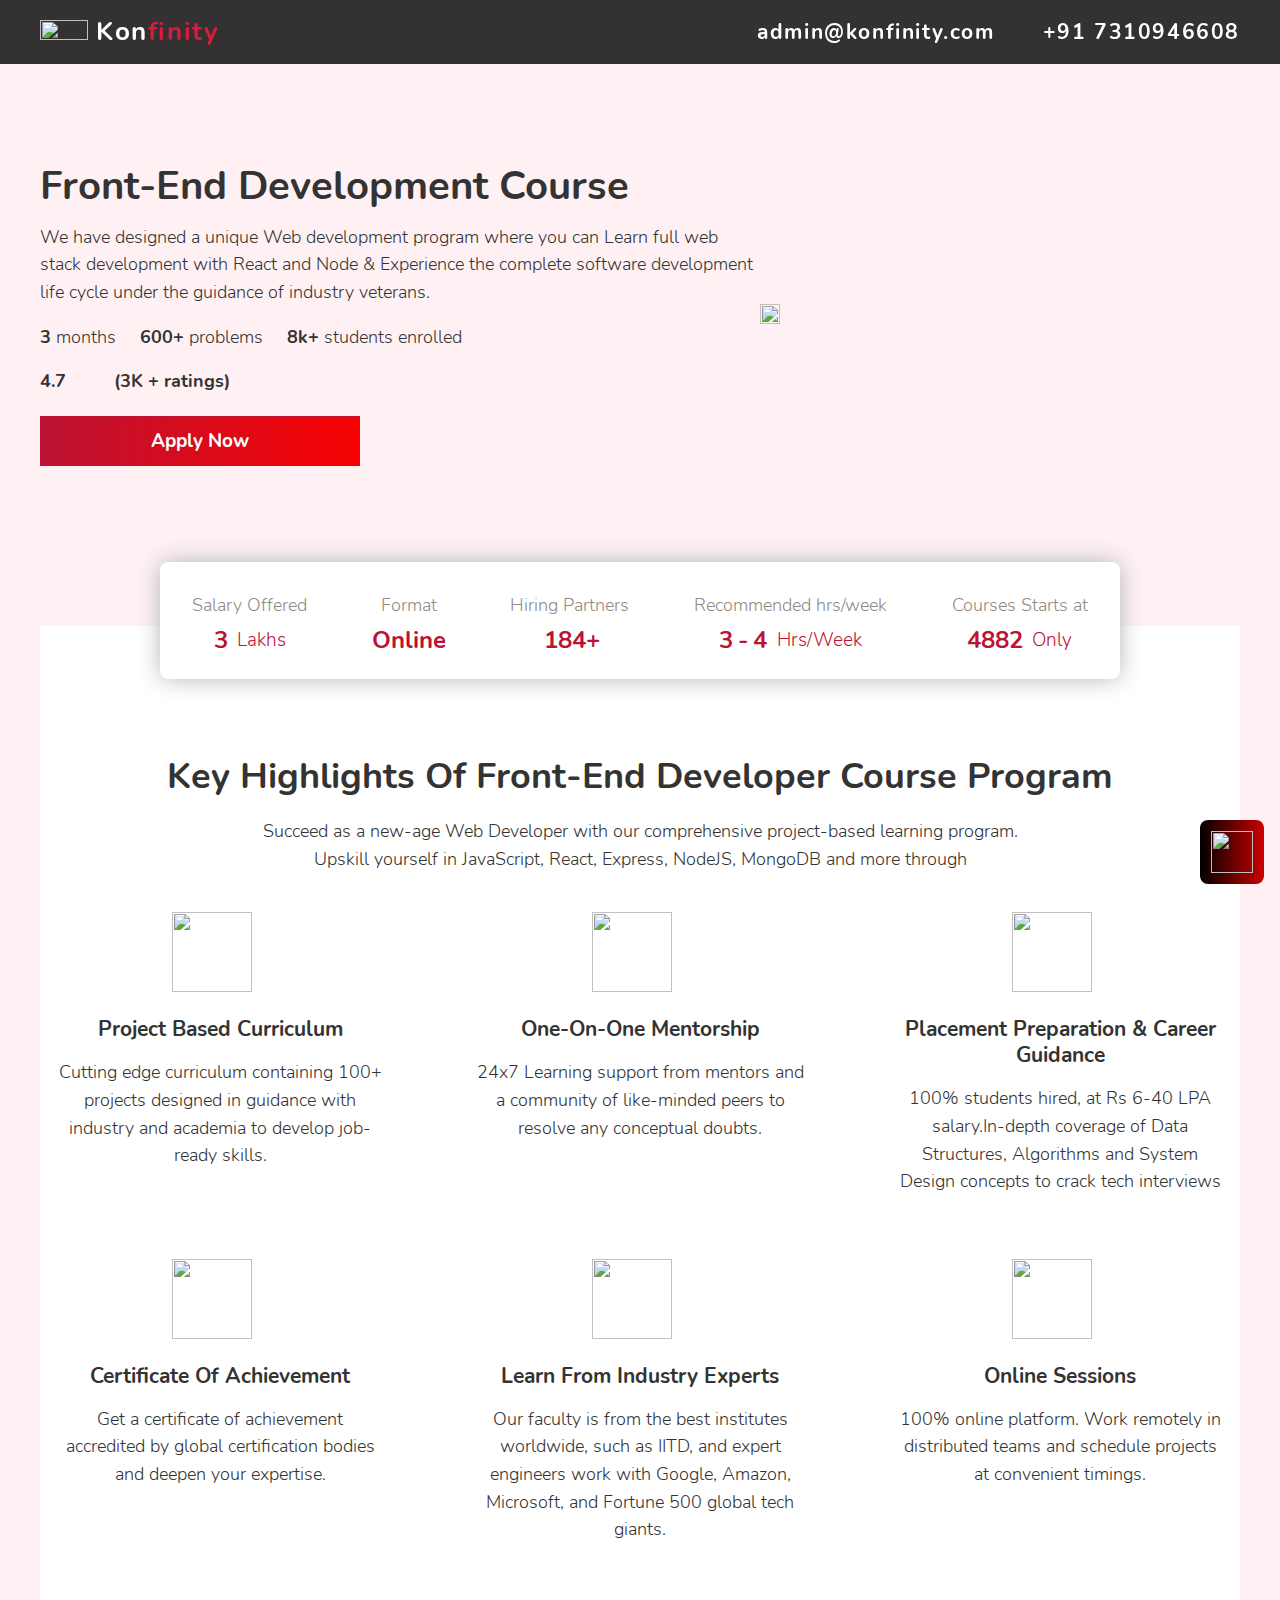
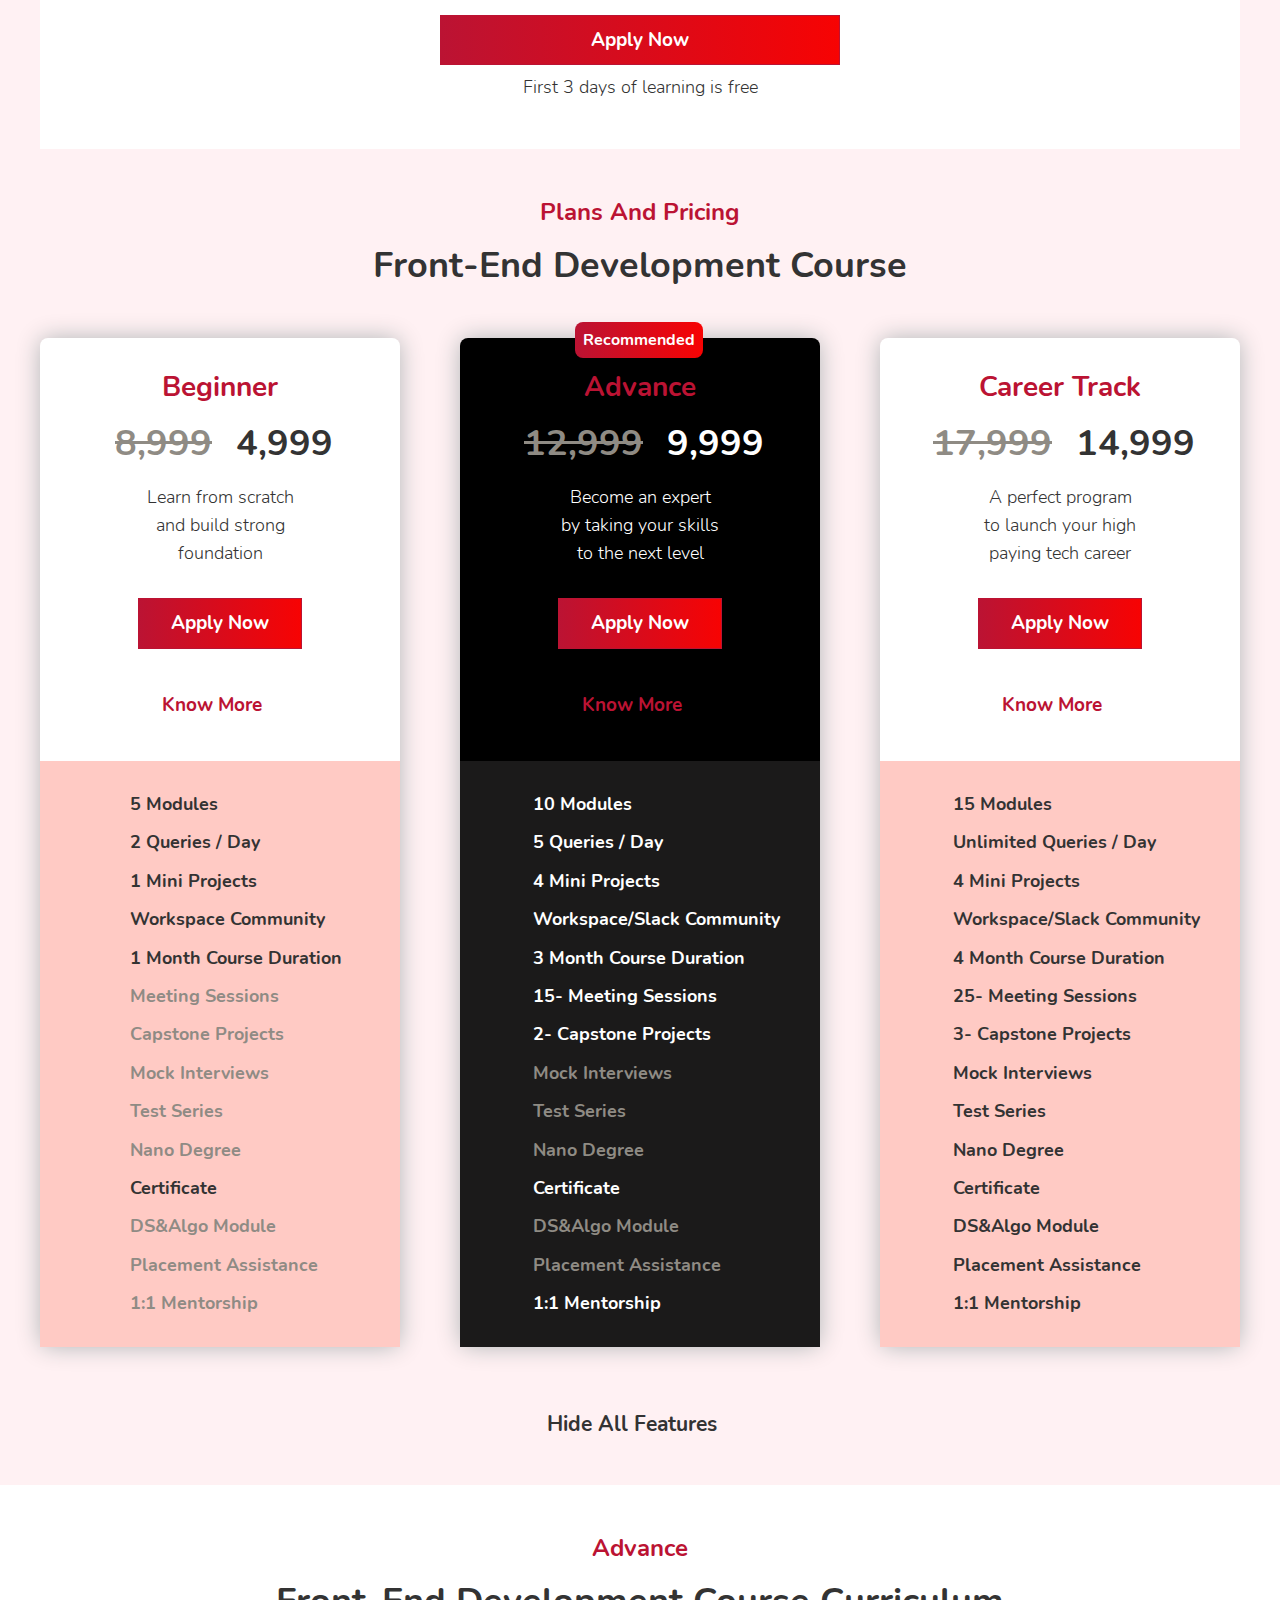
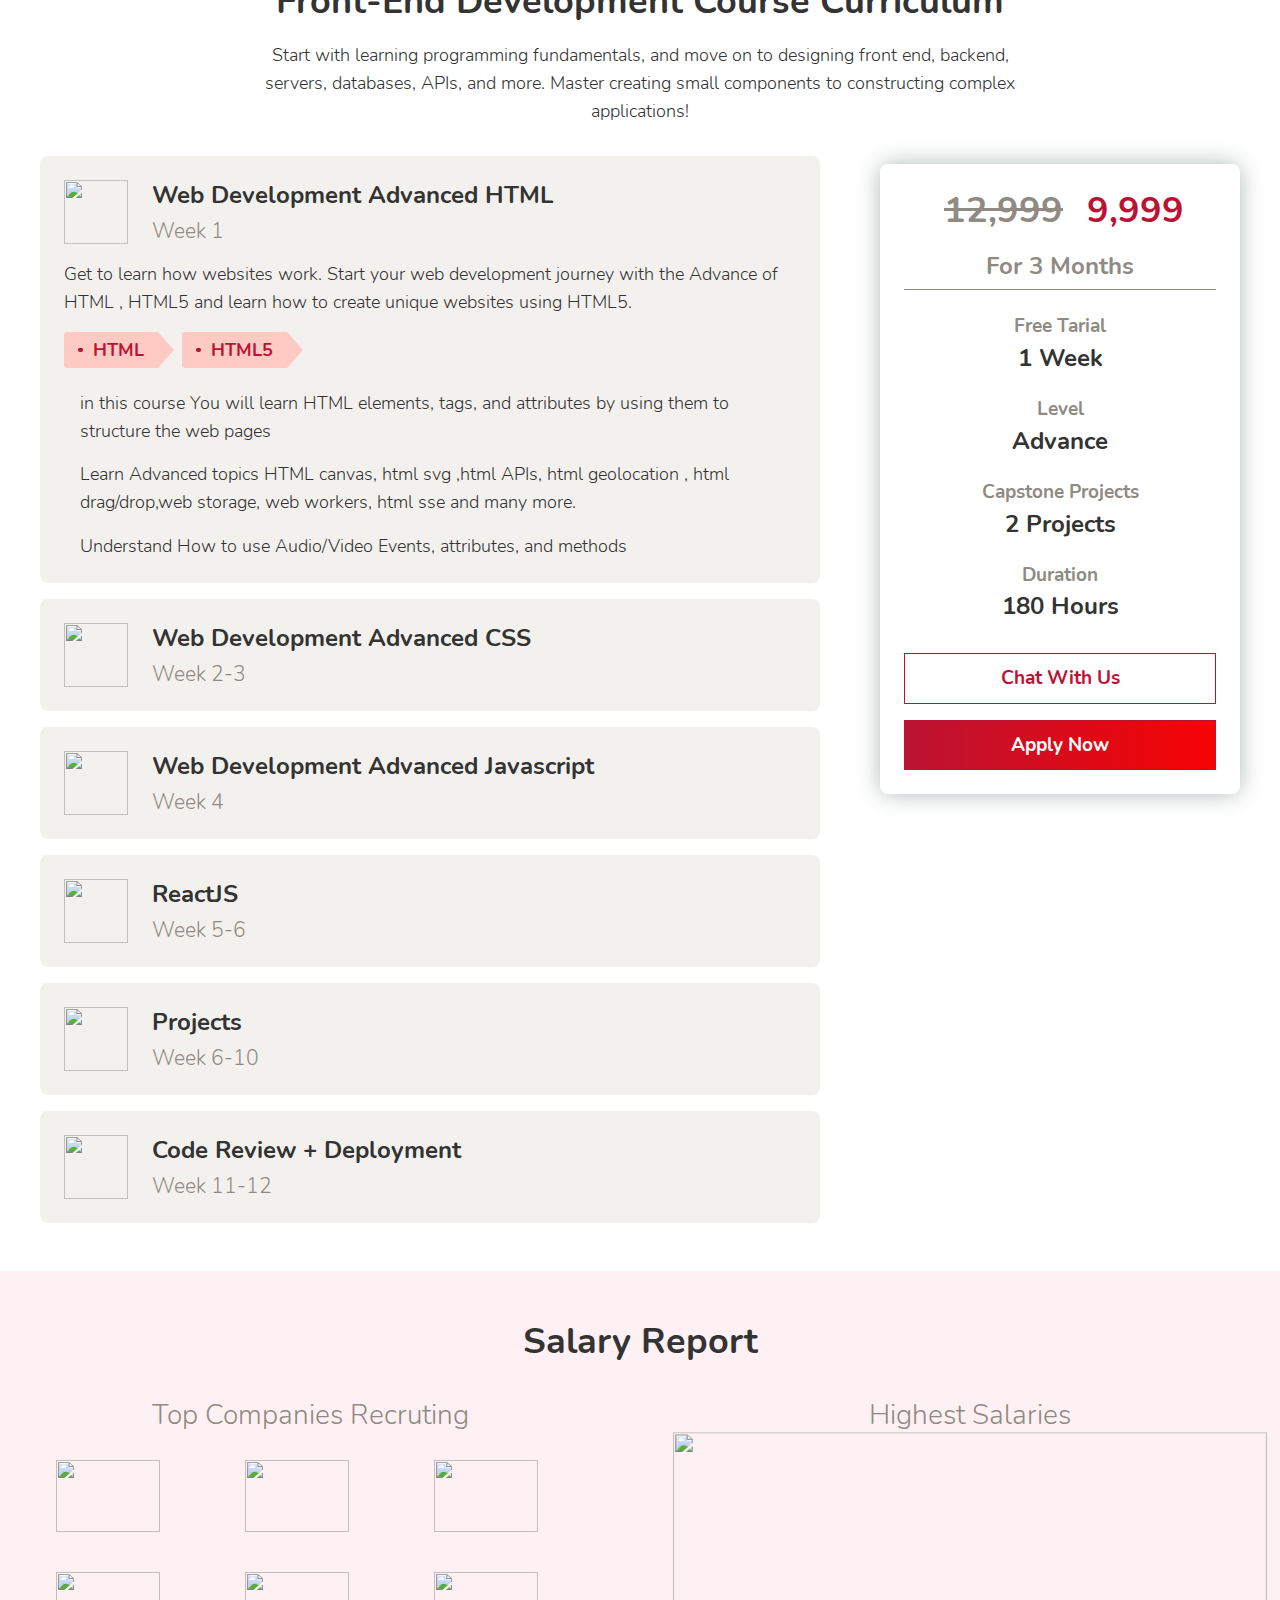
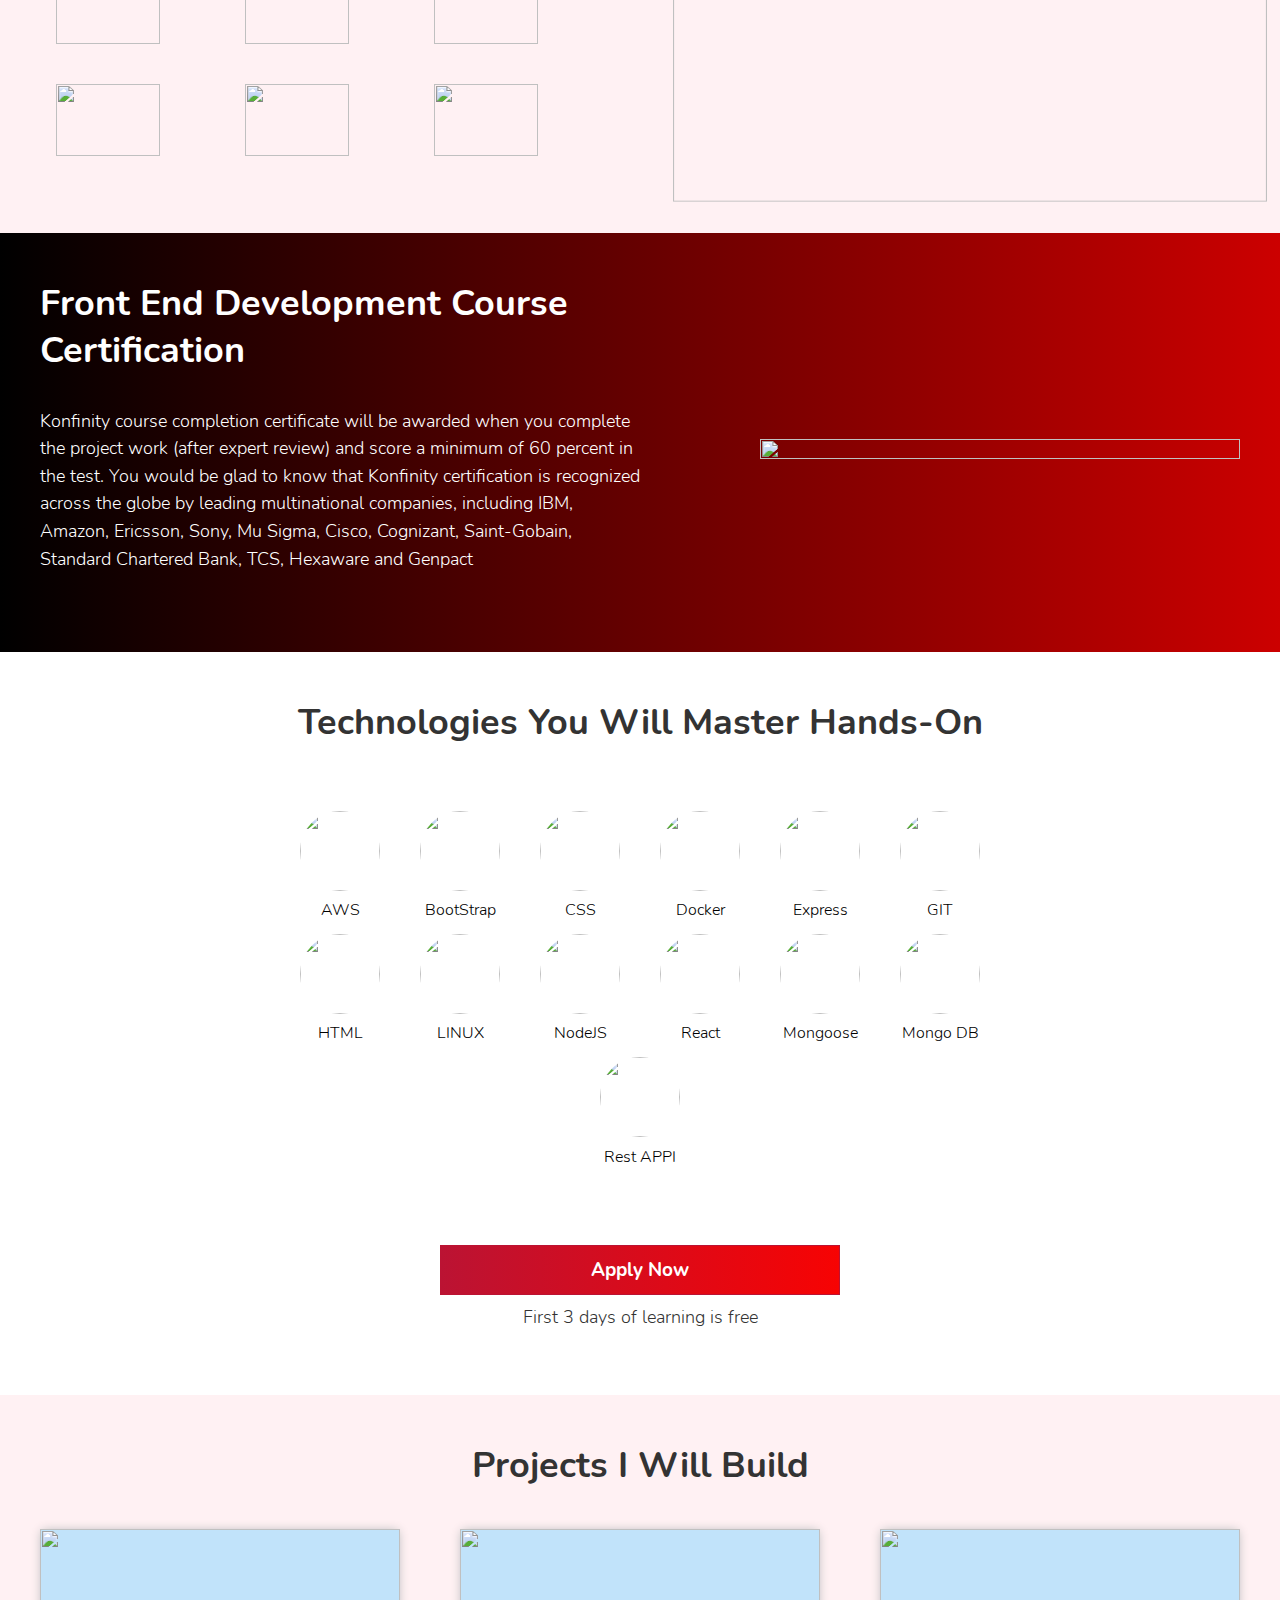
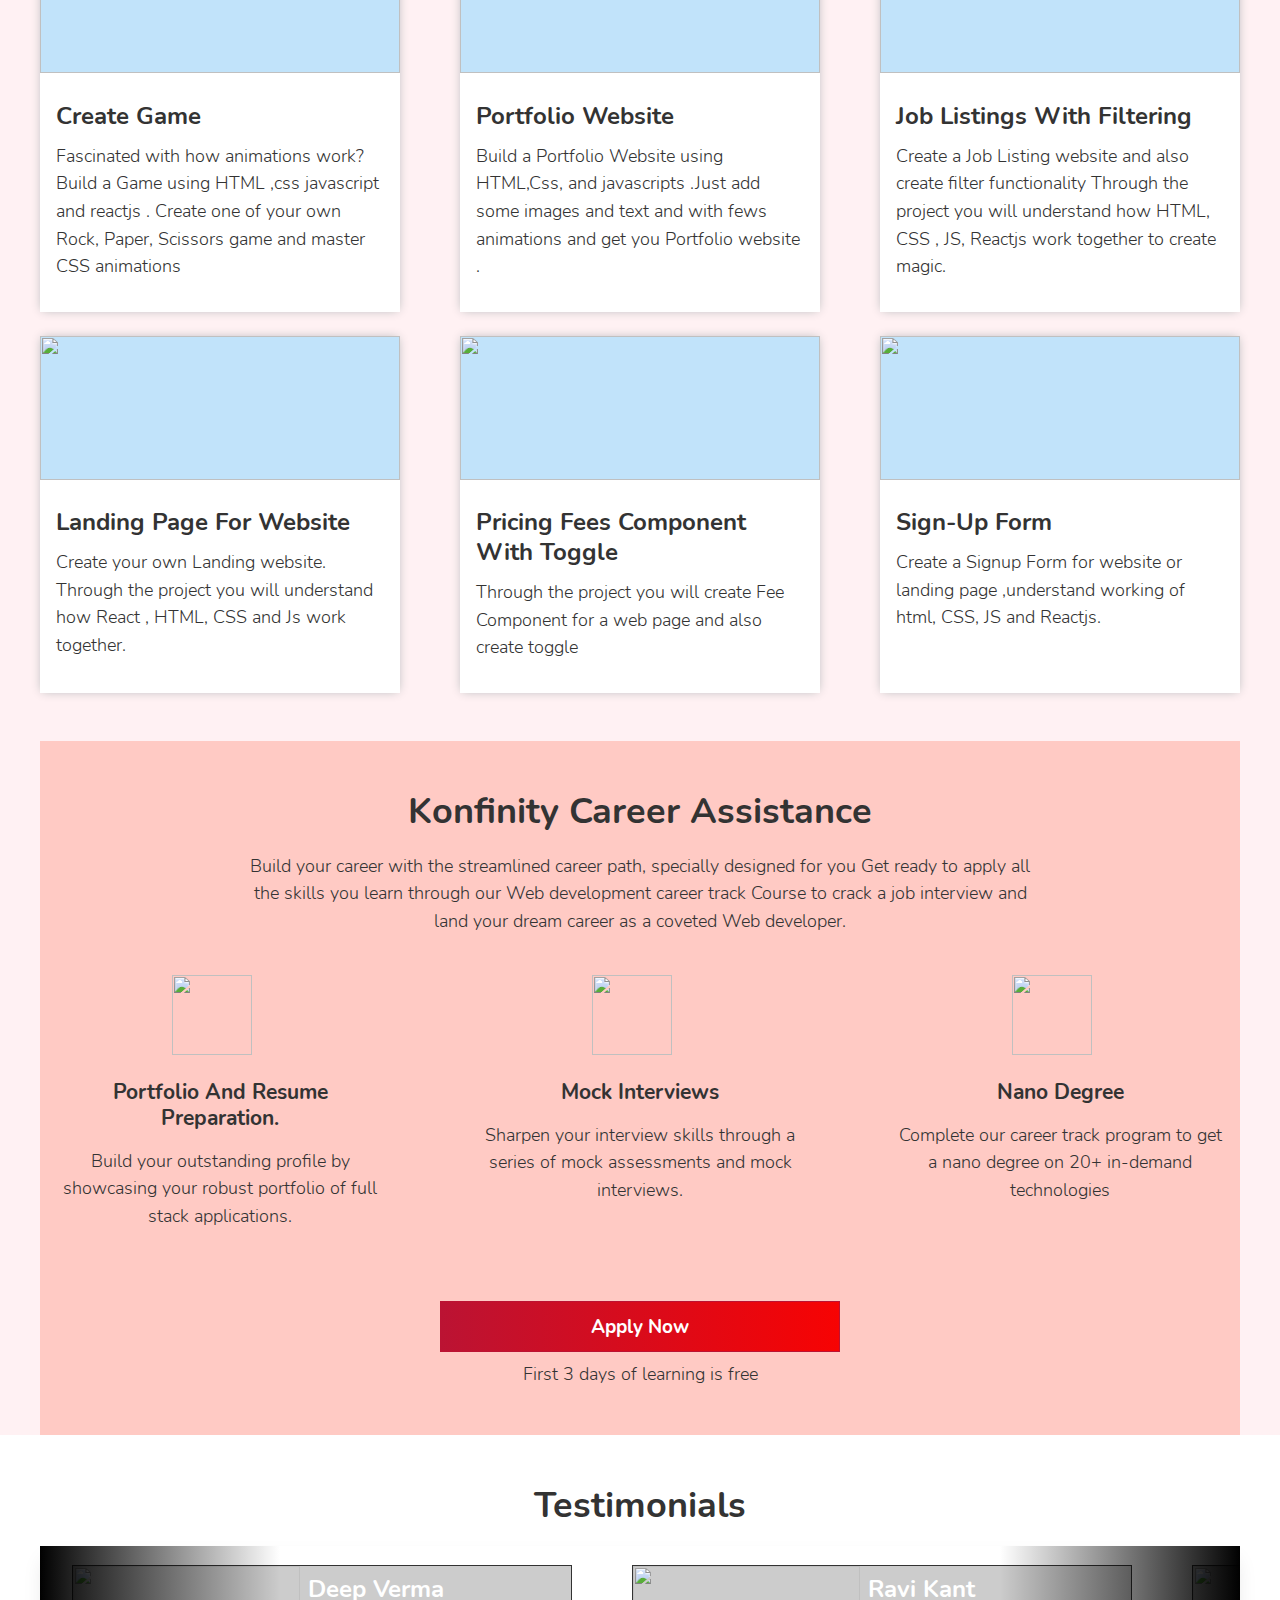
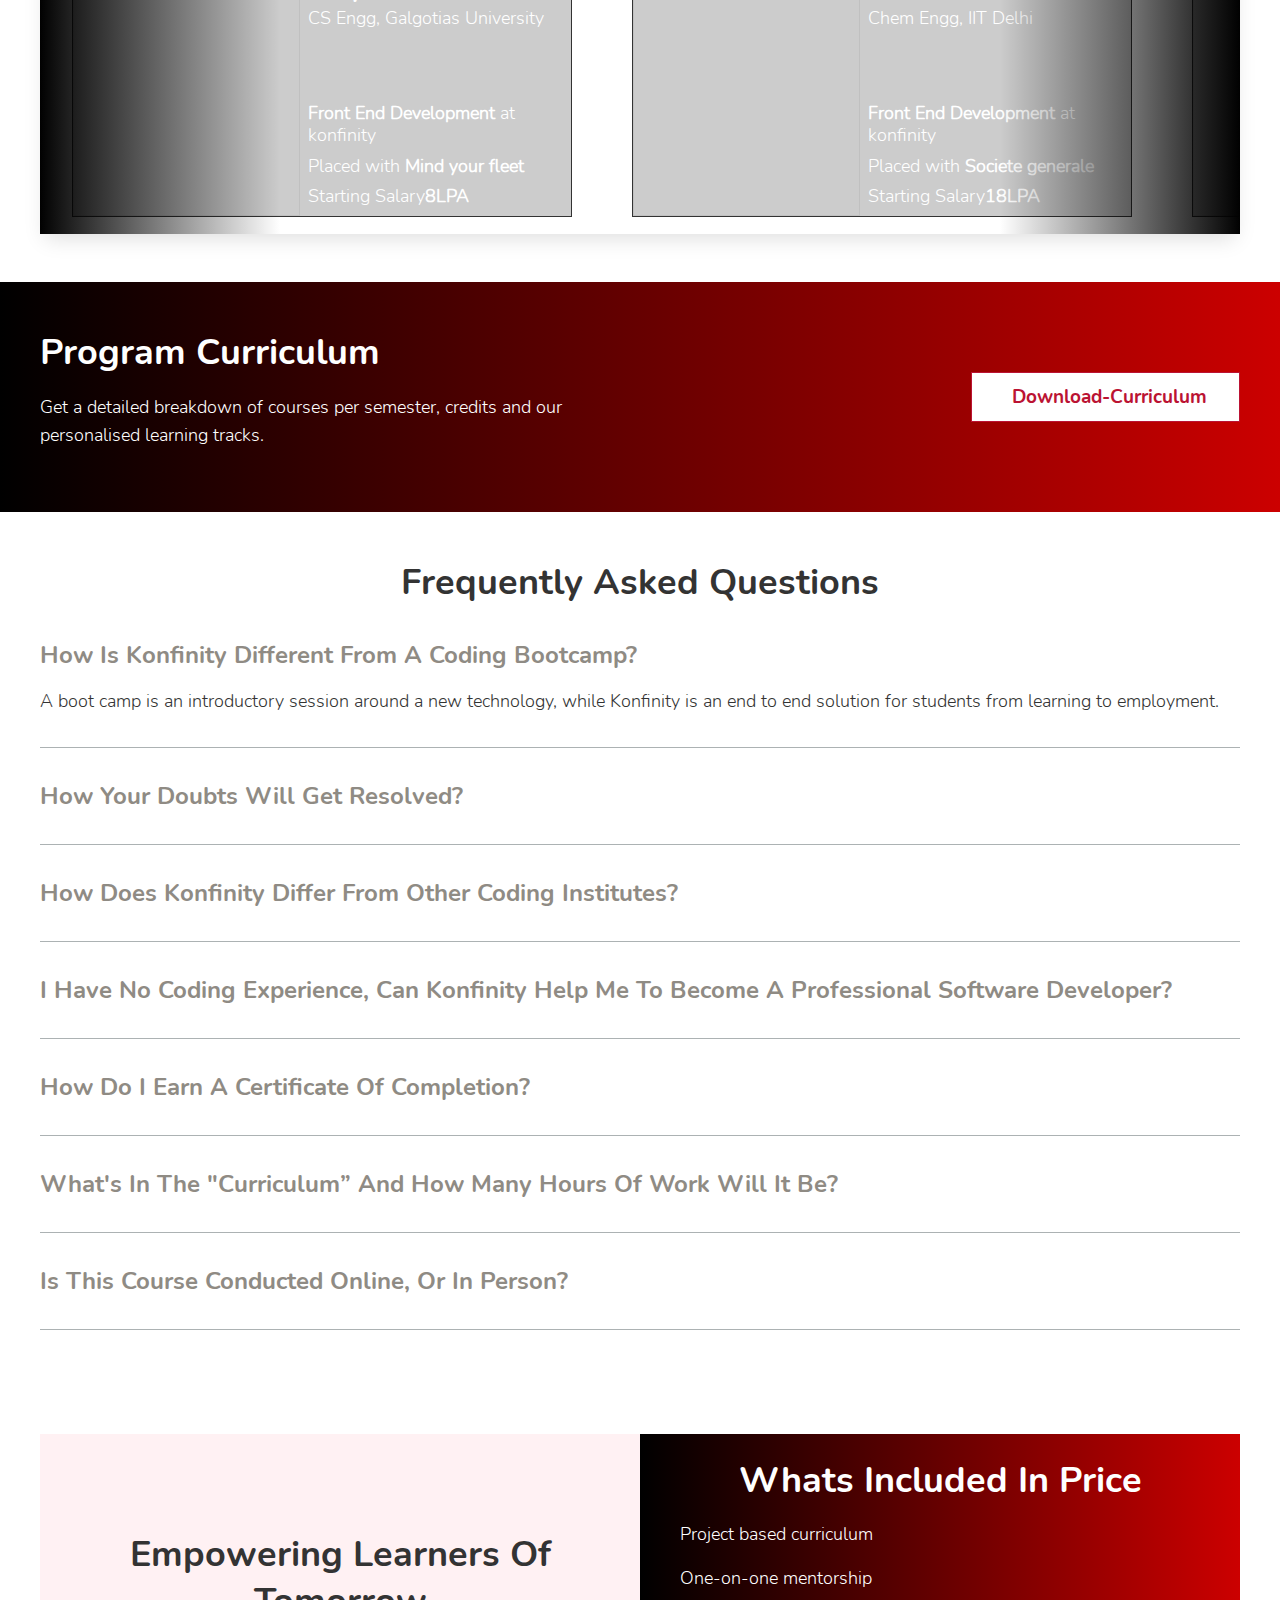
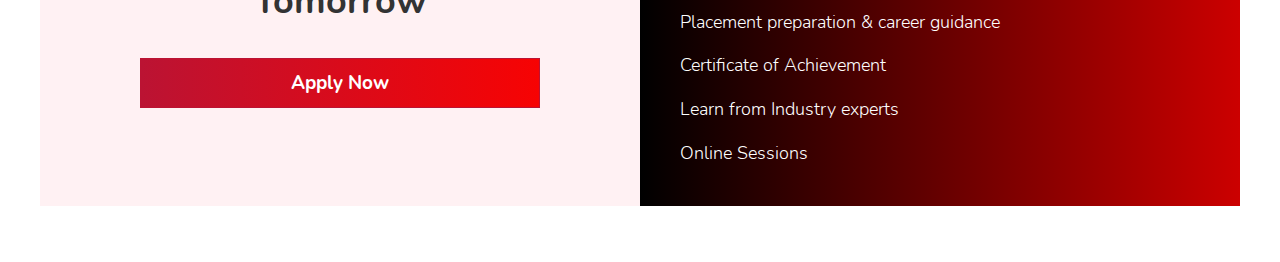
==== commit c11577e6: "theme changed" ====
--- a/views/frontend.html
+++ b/views/frontend.html
@@ -214,25 +214,23 @@
         <section class="key-highlights" id="keyhighlights">
             <div class="banner">
                 <ul>
-                    <li><span>Salary Offered</span>
-                        <h4><span class="counter" data-count="12"> 0 </span> <span class="lightFont">Lakhs</span></h4>
-                    </li>
-                    <li><span>Format</span>
-                        <h4>Online</h4>
-                    </li>
-                    <li><span>Hiring Partners</span>
-                        <h4><span class="counter remove-margin" data-count="300"> 0 </span>+</h4>
-                    </li>
-                    <li><span>Recommended hrs/week</span>
-                        <h4><span class="counter" data-count="12">0</span>-<span class="counter"
-                                data-count="15">0</span> <span class="lightFont"> hrs/week</span></h4>
-                    </li>
-                    <li><span>Courses Starts at</span>
-                        <h4><i class="fas fa-rupee-sign"></i><span class="counter" data-count="4999">0 </span><span
-                                class="lightFont">only</span></h4>
-                    </li>
-                </ul>
-
+                <li><span>Salary Offered</span>
+                    <h4><span id="count6"> 0 </span> <span class="lightFont"> Lakhs</span></h4>
+                </li>
+                <li><span>Format</span>
+                    <h4>Online</h4>
+                </li>
+                <li><span>Hiring Partners</span>
+                    <h4><span class="counter remove-margin" id="count2"> 0 </span>+</h4>
+                </li>
+                <li><span>Recommended hrs/week</span>
+                    <h4><span id="count3">0</span>-<span id="count4">0</span> <span class="lightFont"> hrs/week</span></h4>
+                </li>
+                <li><span>Courses Starts at</span>
+                    <h4><i class="fas fa-rupee-sign"></i><span id="count7">0 </span><span
+                            class="lightFont">only</span></h4>
+                </li>
+            </ul>
             </div>
             <div class="container">
                 <article>
--- a/scss/theme.css
+++ b/scss/theme.css
@@ -458,7 +458,7 @@
   background-color: rgba(1, 1, 1, 0.7);
   top: 4rem;
   left: 0;
-  z-index: 1;
+  z-index: 10;
   height: 100%;
   width: 100%;
   display: none;
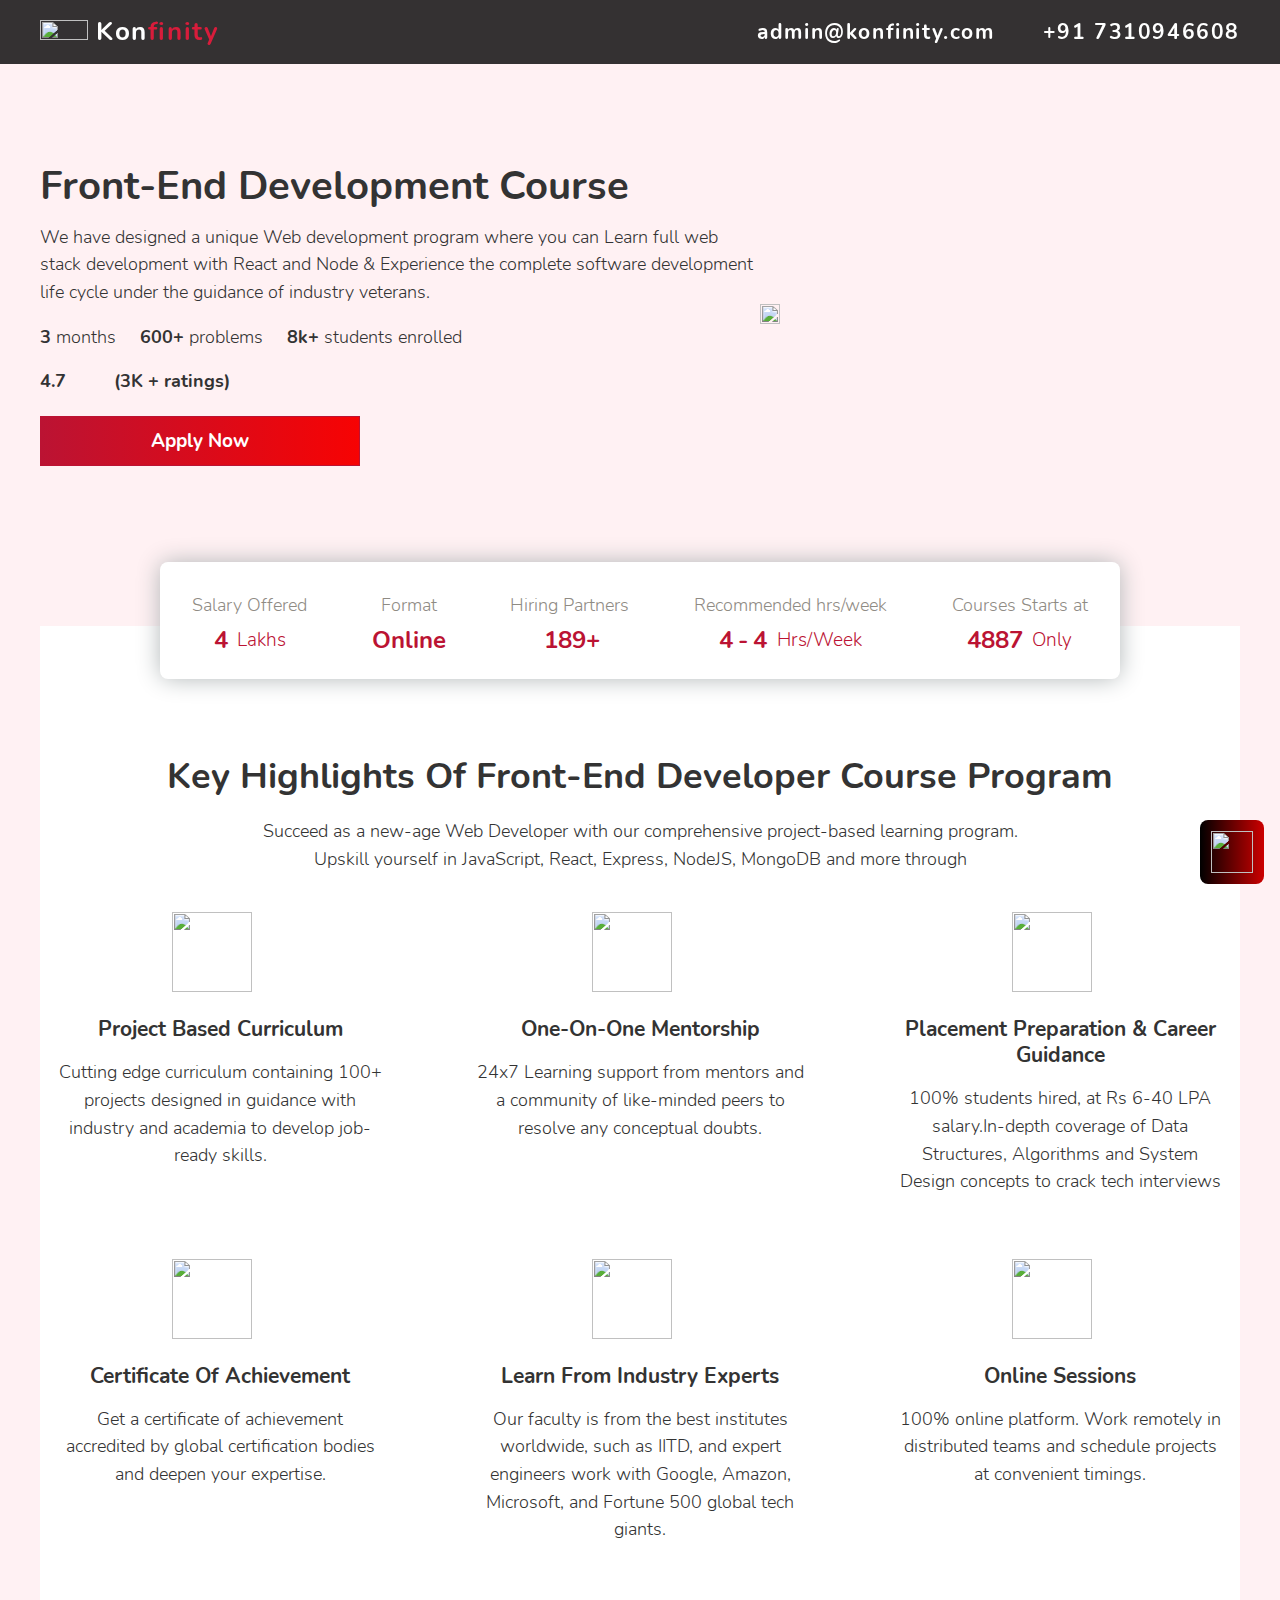
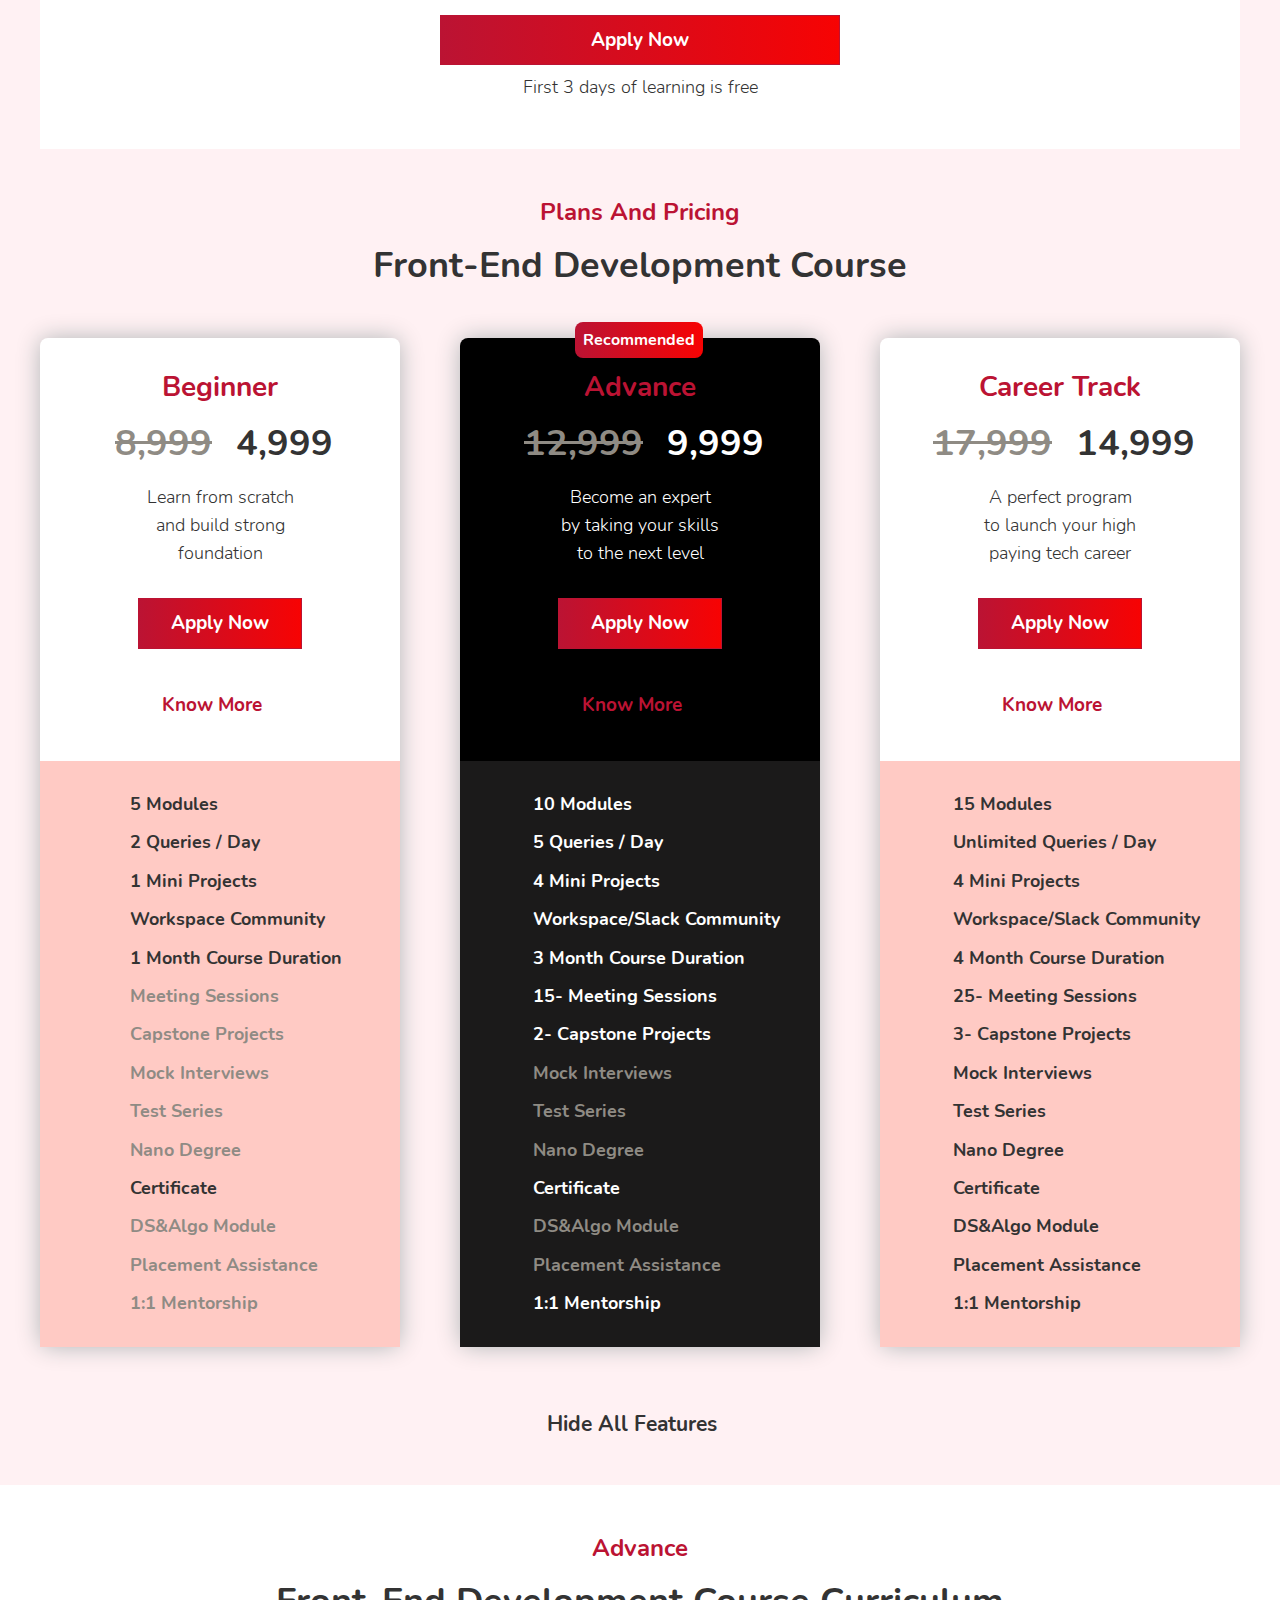
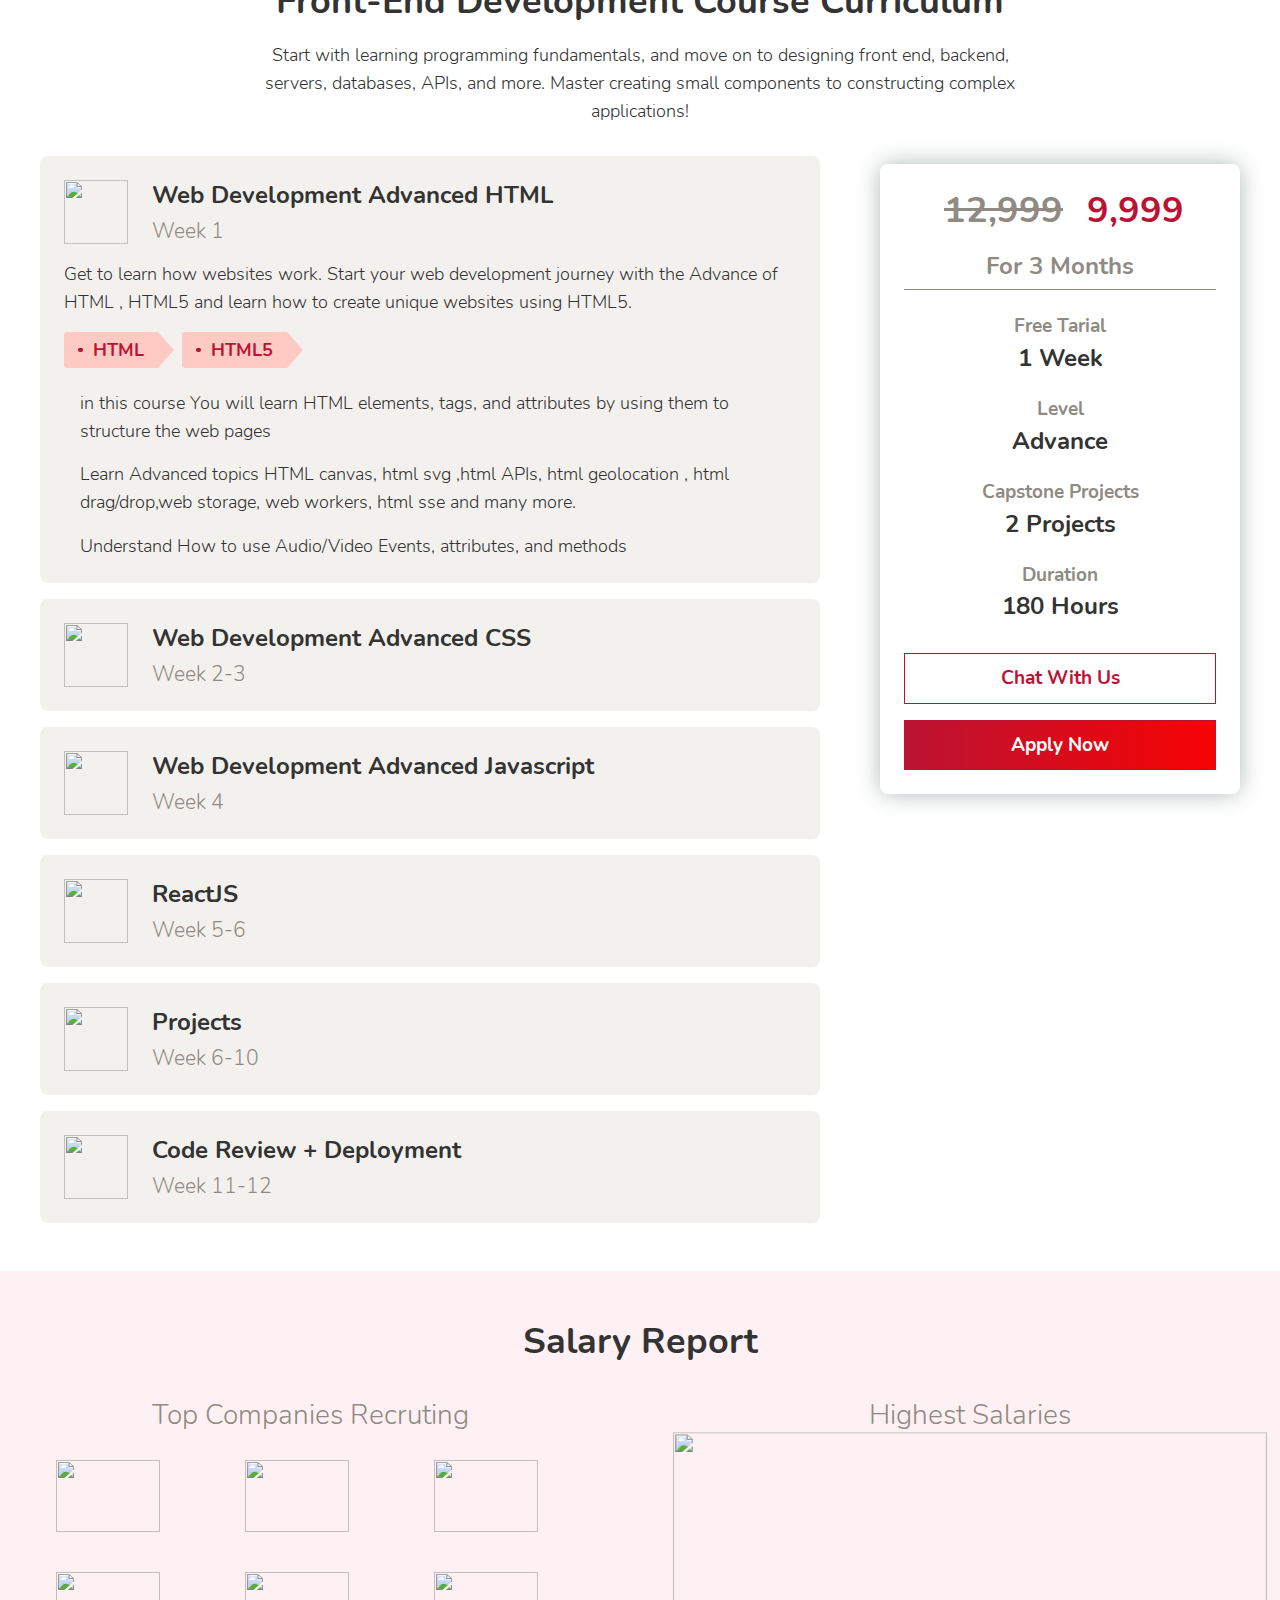
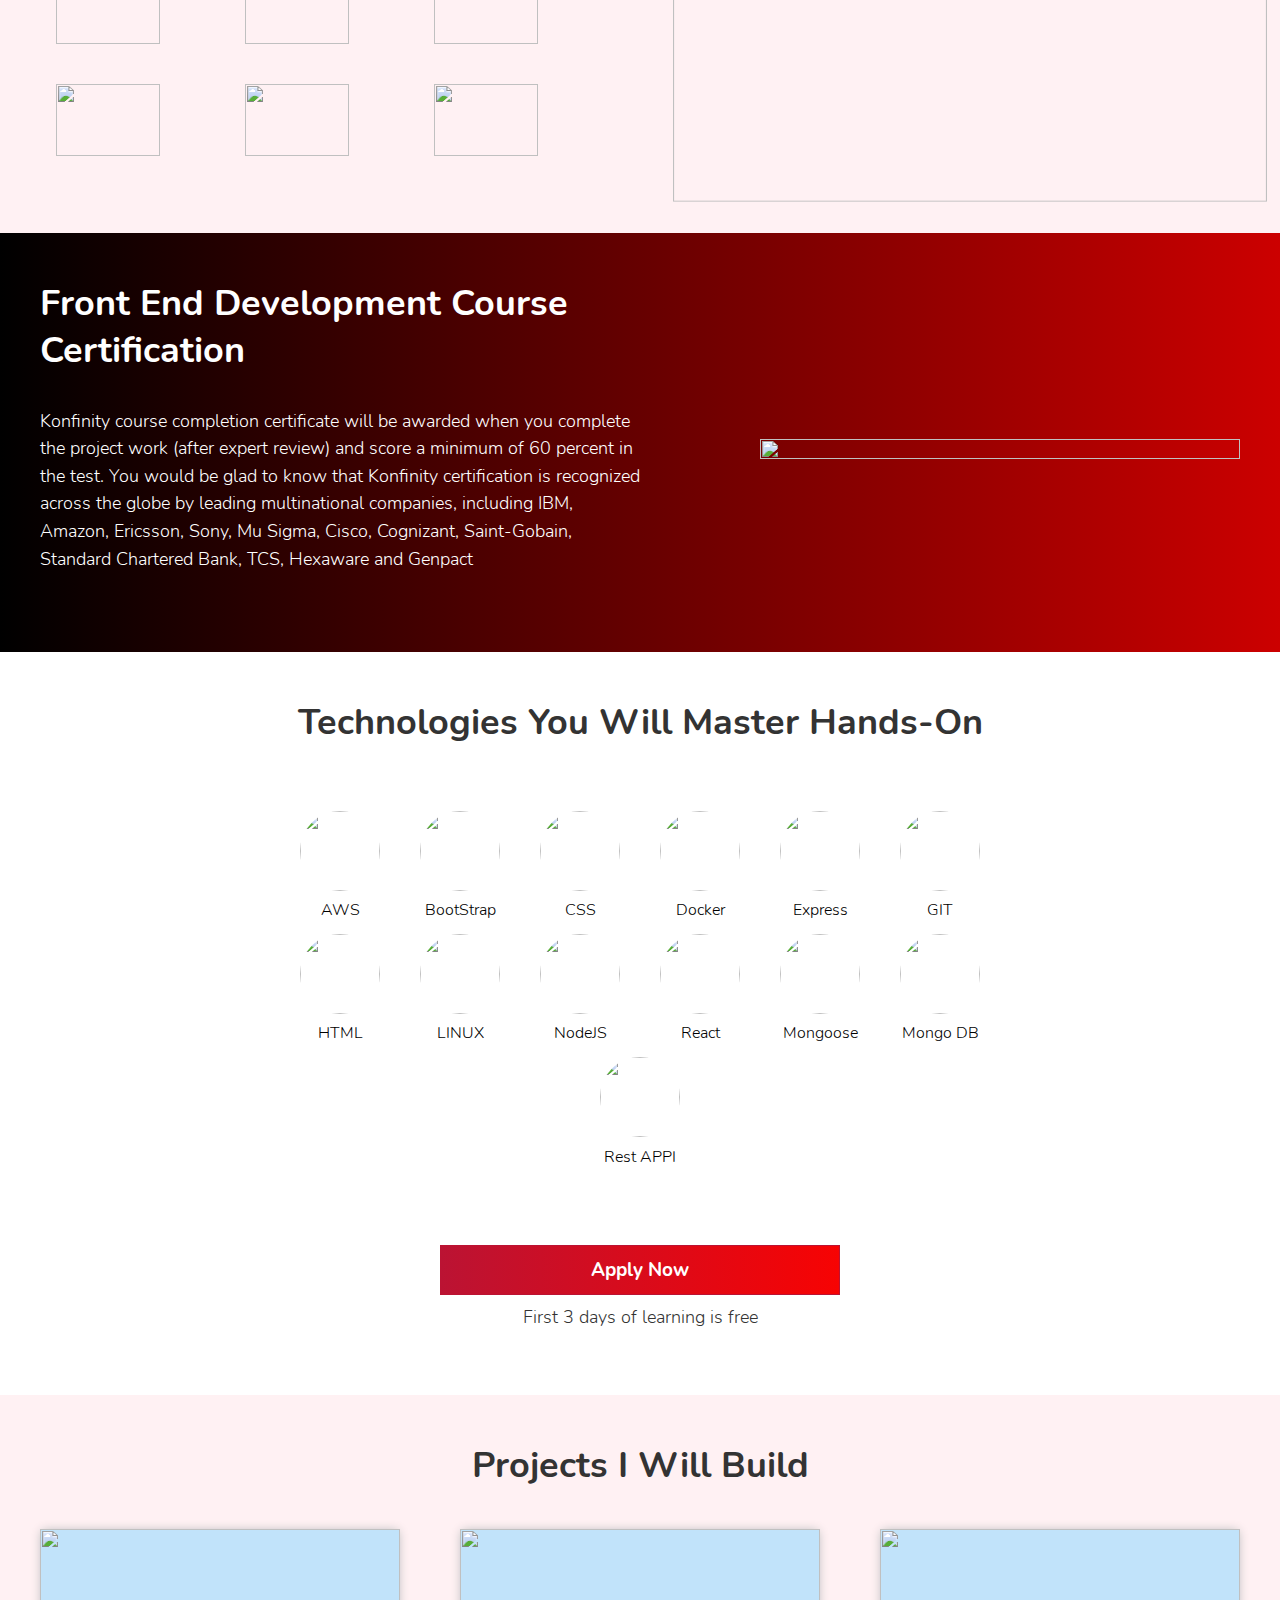
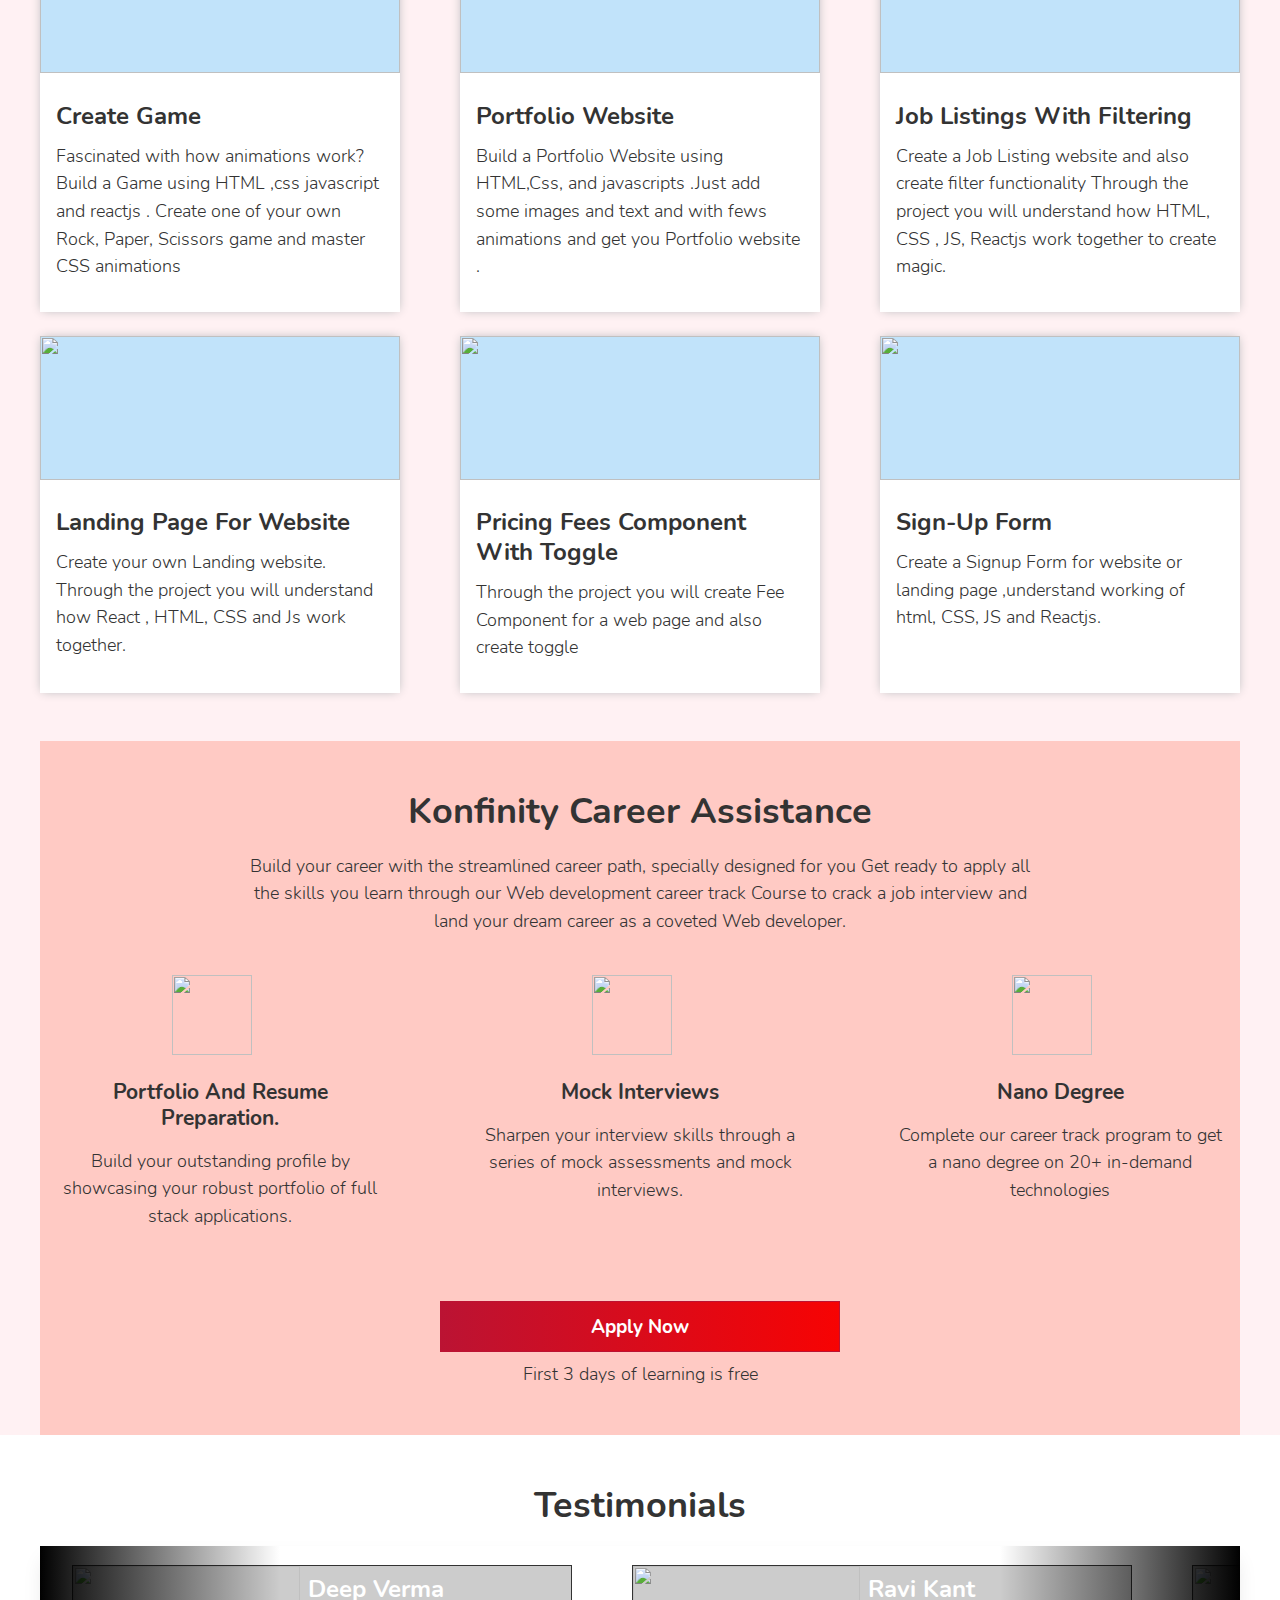
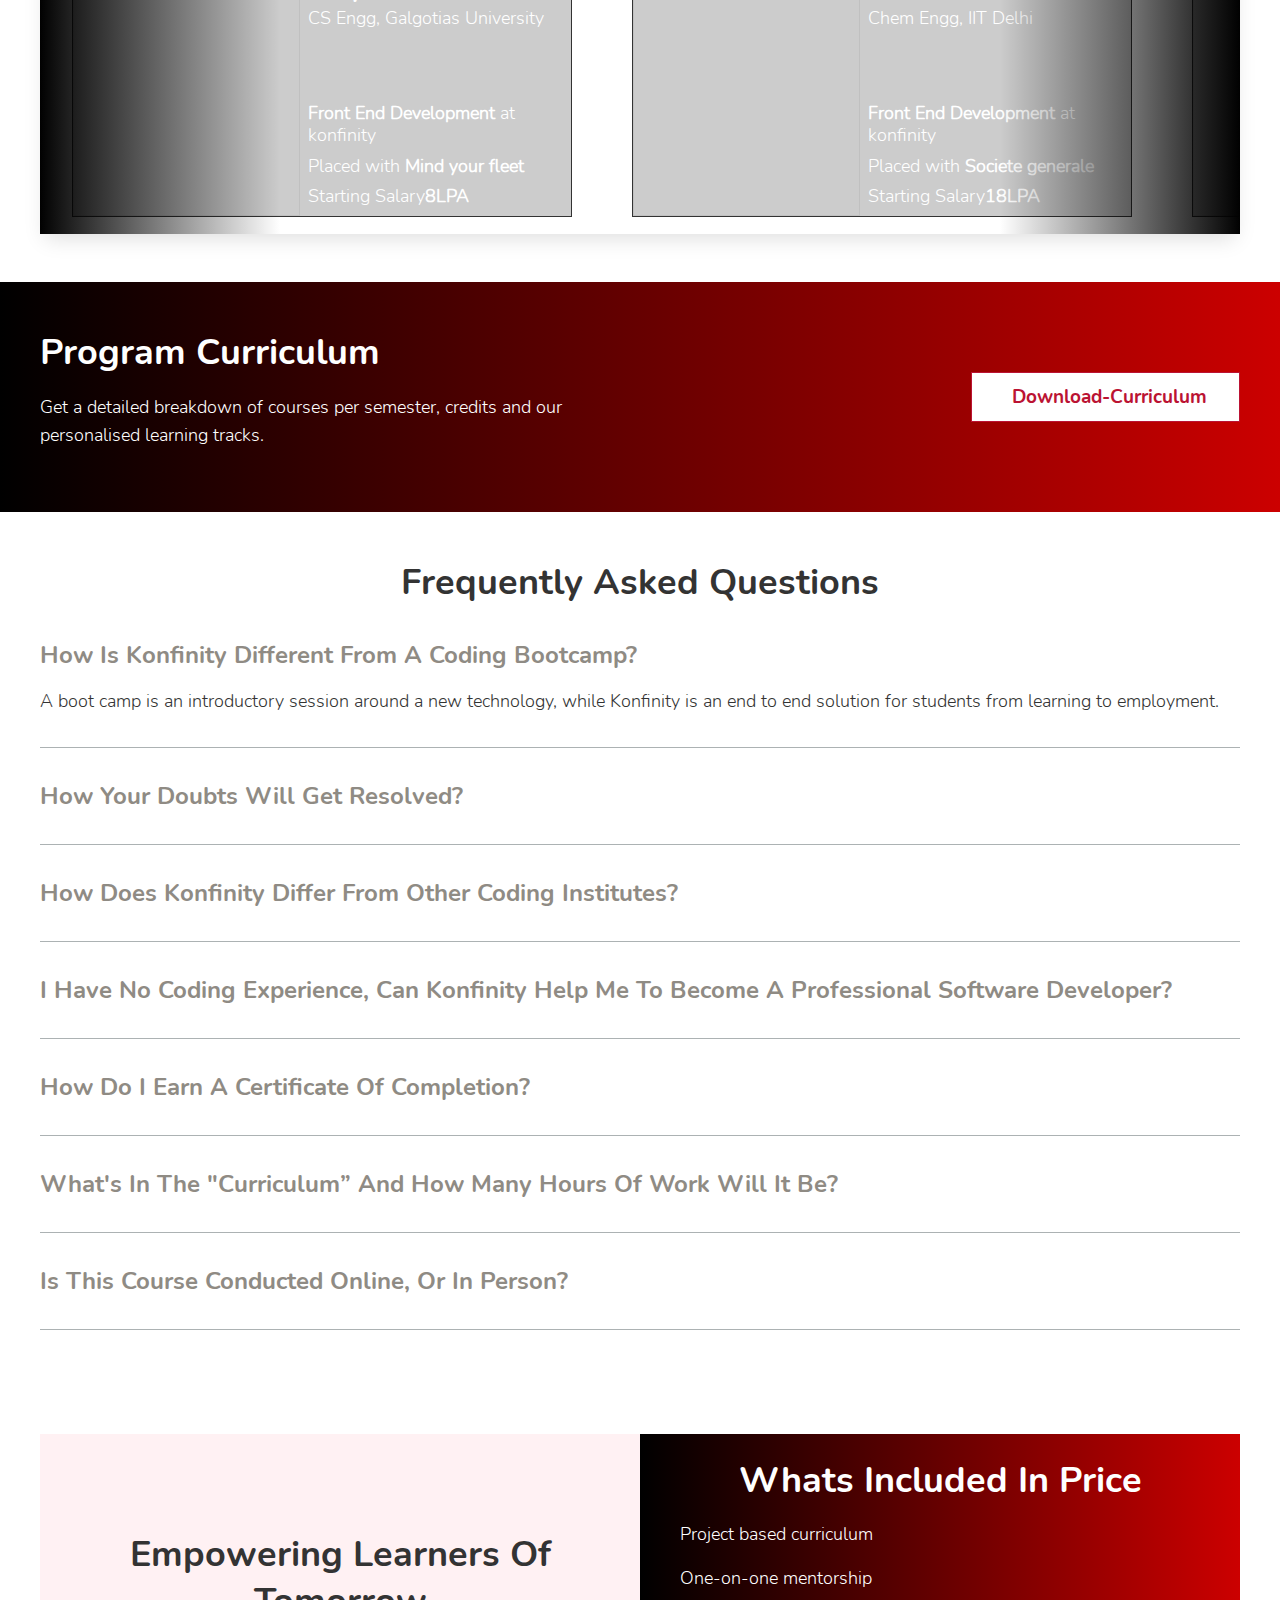
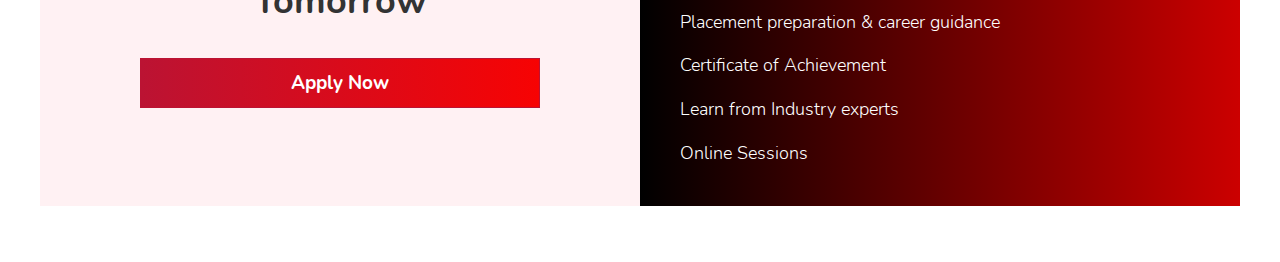
==== commit 36dc4e72: "theme changed" ====
--- a/views/frontend.html
+++ b/views/frontend.html
@@ -9,7 +9,6 @@
         integrity="sha512-iBBXm8fW90+nuLcSKlbmrPcLa0OT92xO1BIsZ+ywDWZCvqsWgccV3gFoRBv0z+8dLJgyAHIhR35VZc2oM/gI1w=="
         crossorigin="anonymous" />
 
-    <script src="https://ajax.googleapis.com/ajax/libs/jquery/3.3.1/jquery.min.js"></script>
     
     <link rel="stylesheet" href="../scss/reset.css">
     <link rel="stylesheet" href="../scss/theme.css">
